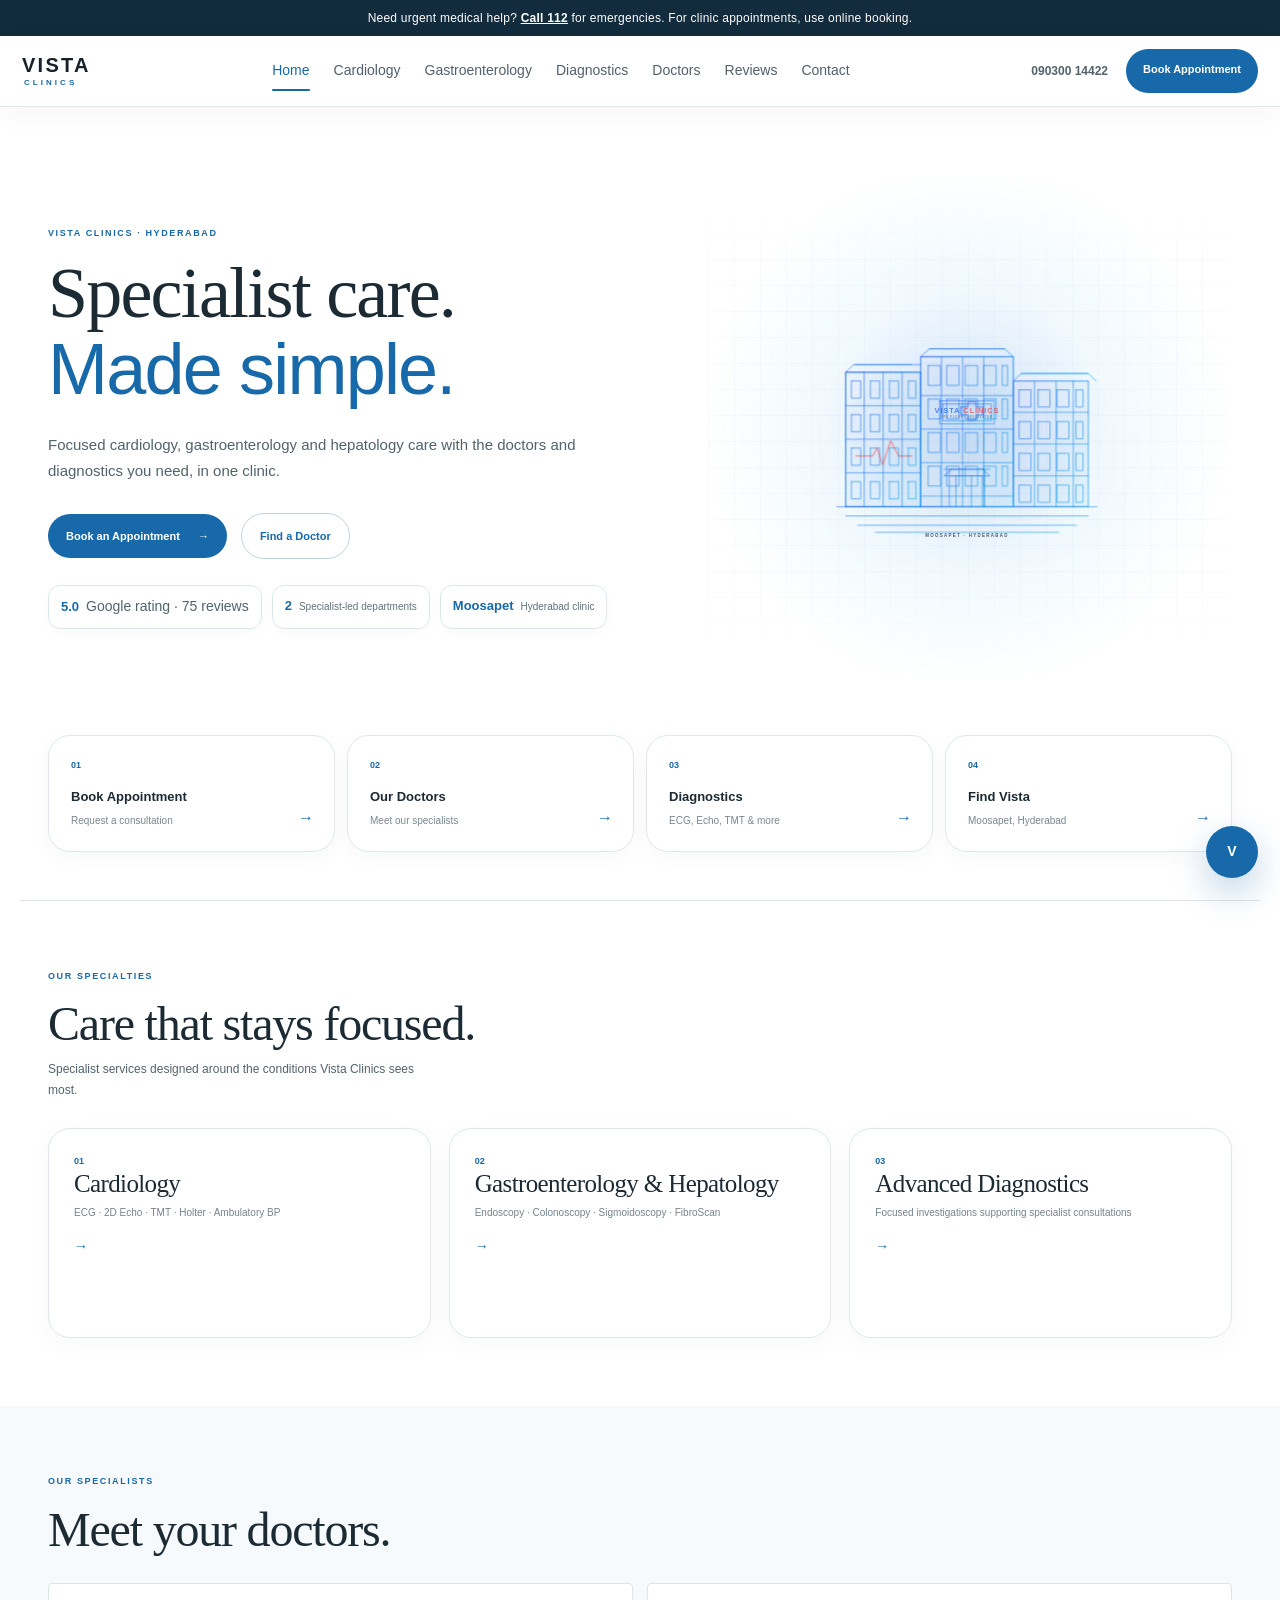
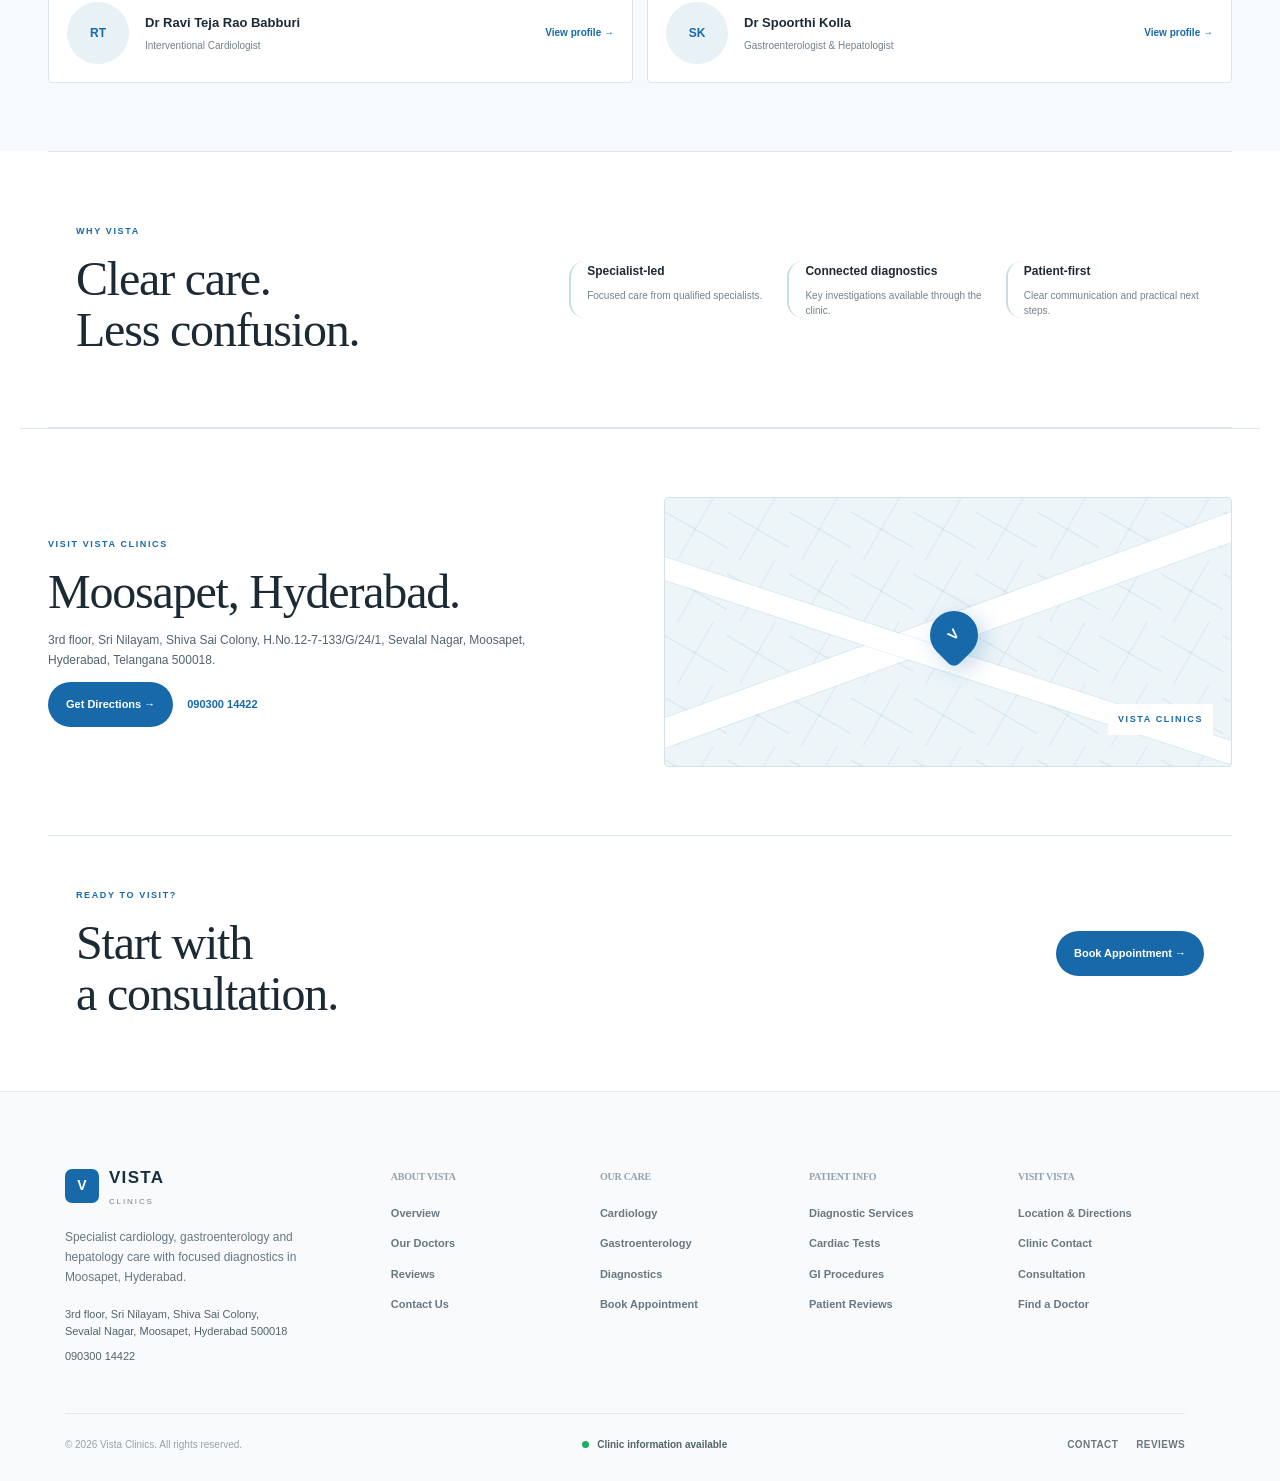
==== index.html @ 2c47e6c4 "Redesign hero as four-floor multi-block clinic building" ====
<!doctype html>
<html lang="en">
<head>
<meta charset="utf-8">
<meta name="viewport" content="width=device-width,initial-scale=1">
<title>Vista Clinics | Cardiology, Gastroenterology & Diagnostics | Hyderabad</title>
<meta name="description" content="Vista Clinics, Moosapet, Hyderabad — specialist cardiology, gastroenterology and hepatology care with focused diagnostics and easy appointment access.">
<meta name="robots" content="index,follow">
<meta name="theme-color" content="#1769aa">
<meta property="og:title" content="Vista Clinics | Specialist Care in Hyderabad">
<meta property="og:description" content="Specialist cardiology, gastroenterology and diagnostics in Moosapet, Hyderabad.">
<meta property="og:type" content="website">
<link rel="canonical" href="https://shivampainuly.github.io/trial/">
<link rel="stylesheet" href="assets/css/style.css">
<link rel="stylesheet" href="assets/css/home.css">
<link rel="stylesheet" href="assets/css/footer.css">
<link rel="stylesheet" href="assets/css/vista-ui-fixes.css">
<link rel="stylesheet" href="assets/css/vista-blueprint.css">
<script type="application/ld+json">{"@context":"https://schema.org","@type":"MedicalClinic","name":"Vista Clinics","address":{"@type":"PostalAddress","streetAddress":"Sri Nilayam, Shiva Sai Colony, H.No.12-7-133/G/24/1, Sevalal Nagar","addressLocality":"Moosapet","addressRegion":"Telangana","postalCode":"500018","addressCountry":"IN"},"telephone":"090300 14422","medicalSpecialty":["Cardiology","Gastroenterology","Hepatology"]}</script>
</head>
<body data-page="home">
<header class="site-header home-header"><a class="brand" href="index.html" aria-label="Vista Clinics home"><span>VISTA</span><small>CLINICS</small></a><nav class="nav" aria-label="Main navigation"><a href="index.html">Home</a><a href="cardiology.html">Cardiology</a><a href="gastroenterology.html">Gastroenterology</a><a href="diagnostics.html">Diagnostics</a><a href="doctors.html">Doctors</a><a href="reviews.html">Reviews</a><a href="contact.html">Contact</a></nav><div class="header-actions"><a class="header-phone" href="tel:09030014422">090300 14422</a><a class="header-book" href="book-consultation.html">Book Appointment</a></div><button class="menu-toggle" aria-label="Open navigation" aria-expanded="false">☰</button></header>
<main>
<section class="home-hero"><div class="home-hero-copy"><span class="home-label">VISTA CLINICS · HYDERABAD</span><h1>Specialist care.<br><span>Made simple.</span></h1><p>Focused cardiology, gastroenterology and hepatology care with the doctors and diagnostics you need, in one clinic.</p><div class="home-actions"><a class="home-btn primary" href="book-consultation.html">Book an Appointment <b>→</b></a><a class="home-btn secondary" href="doctors.html">Find a Doctor</a></div><div class="hero-trust-strip" aria-label="Vista Clinics trust indicators"><a href="reviews.html"><strong>5.0</strong><span>Google rating · 75 reviews</span></a><span><strong>2</strong><span>Specialist-led departments</span></span><span><strong>Moosapet</strong><span>Hyderabad clinic</span></span></div></div>
<div class="hero-blueprint" aria-label="Animated four-floor multi-block architectural blueprint of Vista Clinics"><svg class="draw-svg" viewBox="0 0 680 500" role="img" aria-hidden="true">
<defs><linearGradient id="vistaLine" x1="0" y1="0" x2="1" y2="1"><stop offset="0" stop-color="#2563eb"/><stop offset="1" stop-color="#0ea5e9"/></linearGradient><linearGradient id="glassFill" x1="0" y1="0" x2="1" y2="1"><stop offset="0" stop-color="#2563eb" stop-opacity=".04"/><stop offset="1" stop-color="#0ea5e9" stop-opacity=".11"/></linearGradient></defs>
<!-- Four-storey, three-block commercial/clinic massing -->
<g class="blueprint-glass" fill="url(#glassFill)">
<path class="glass-panel" d="M65 430V125H235V430Z"/>
<path class="glass-panel" d="M235 430V90H445V430Z"/>
<path class="glass-panel" d="M445 430V145H615V430Z"/>
</g>
<g class="blueprint-lines" fill="none" stroke="url(#vistaLine)" stroke-linecap="round" stroke-linejoin="round">
<!-- Main building silhouettes -->
<path class="draw-path phase-1" pathLength="1" d="M65 430V125H235V430H65Z"/>
<path class="draw-path phase-2" pathLength="1" d="M235 430V90H445V430H235Z"/>
<path class="draw-path phase-3" pathLength="1" d="M445 430V145H615V430H445Z"/>
<!-- Four clearly separated floor plates -->
<path class="draw-path delay-1" pathLength="1" d="M65 201H235M65 277H235M65 353H235M235 178H445M235 254H445M235 330H445M235 406H445M445 216H615M445 288H615M445 360H615"/>
<!-- Strong vertical block divisions -->
<path class="draw-path delay-2" pathLength="1" d="M107 125V430M150 125V430M193 125V430M282 90V430M330 90V430M378 90V430M493 145V430M542 145V430M581 145V430"/>
<!-- Window bays: left block, four floors -->
<path class="draw-path delay-3" pathLength="1" d="M78 145h21v39H78ZM121 145h21v39h-21ZM164 145h21v39h-21ZM207 145h17v39h-17ZM78 221h21v39H78ZM121 221h21v39h-21ZM164 221h21v39h-21ZM207 221h17v39h-17ZM78 297h21v39H78ZM121 297h21v39h-21ZM164 297h21v39h-21ZM207 297h17v39h-17ZM78 373h21v39H78ZM121 373h21v39h-21ZM164 373h21v39h-21ZM207 373h17v39h-17Z"/>
<!-- Window bays: central block, four floors -->
<path class="draw-path delay-4" pathLength="1" d="M252 110h28v45h-28ZM294 110h28v45h-28ZM336 110h28v45h-28ZM378 110h28v45h-28ZM420 110h12v45h-12ZM252 186h28v45h-28ZM294 186h28v45h-28ZM336 186h28v45h-28ZM378 186h28v45h-28ZM420 186h12v45h-12ZM252 262h28v45h-28ZM294 262h28v45h-28ZM336 262h28v45h-28ZM378 262h28v45h-28ZM420 262h12v45h-12ZM252 338h28v45h-28ZM294 338h28v45h-28ZM336 338h28v45h-28ZM378 338h28v45h-28ZM420 338h12v45h-12Z"/>
<!-- Window bays: right block, four floors -->
<path class="draw-path delay-5" pathLength="1" d="M458 165h27v39h-27ZM501 165h27v39h-27ZM544 165h27v39h-27ZM587 165h16v39h-16ZM458 237h27v39h-27ZM501 237h27v39h-27ZM544 237h27v39h-27ZM587 237h16v39h-16ZM458 309h27v39h-27ZM501 309h27v39h-27ZM544 309h27v39h-27ZM587 309h16v39h-16ZM458 381h27v39h-27ZM501 381h27v39h-27ZM544 381h27v39h-27ZM587 381h16v39h-16Z"/>
<!-- Central entrance and canopy -->
<path class="draw-path delay-6" pathLength="1" d="M300 430V345H380V430M288 345h104M305 345l-17 15h104l-17-15M305 360h70M315 360v70M350 360v70M375 360v70"/>
<!-- Rooftop / parapet details -->
<path class="draw-path delay-7" pathLength="1" d="M65 125l18-17h152M235 90l20-18h170l20 18M445 145l18-17h152l18 17M85 108h130M255 72h170M463 128h150"/>
<!-- Third-floor Vista Clinics sign on the uppermost floor -->
<path class="draw-path delay-8" pathLength="1" d="M278 190h124v52H278Z"/>
<path class="draw-path delay-9" pathLength="1" d="M285 197h110v38H285Z"/>
<!-- Medical cross and integrated EKG -->
<path class="draw-path medical-cross" pathLength="1" d="M326 204h16v-12h18v12h16v18h-16v12h-18v-12h-16Z"/>
<path class="draw-path ecg-path" pathLength="1" d="M88 315h38l10-18 13 38 18-55 18 35h30"/>
<!-- Ground / depth -->
<path class="draw-path delay-10" pathLength="1" d="M45 430h590M65 451h550M92 472h496M132 488h416"/>
</g>
<!-- Blue/red clinic signage -->
<g class="blueprint-labels" text-anchor="middle">
<text x="340" y="218" style="font:800 17px Arial,Helvetica,sans-serif;letter-spacing:2px"><tspan fill="#2563eb">VISTA</tspan><tspan fill="#ef4444"> CLINICS</tspan></text>
<text x="340" y="228" style="font:600 6px Arial,Helvetica,sans-serif;letter-spacing:1.7px;fill:#64707c">3RD FLOOR · SRI NILAYAM</text>
<text x="340" y="499" style="font:700 10px Arial,Helvetica,sans-serif;letter-spacing:3px;fill:#16202a">MOOSAPET · HYDERABAD</text>
</g>
</svg><span class="blueprint-glow"></span></div></section>
<section class="quick-actions"><a href="book-consultation.html"><span>01</span><strong>Book Appointment</strong><small>Request a consultation</small><b>→</b></a><a href="doctors.html"><span>02</span><strong>Our Doctors</strong><small>Meet our specialists</small><b>→</b></a><a href="diagnostics.html"><span>03</span><strong>Diagnostics</strong><small>ECG, Echo, TMT & more</small><b>→</b></a><a href="contact.html"><span>04</span><strong>Find Vista</strong><small>Moosapet, Hyderabad</small><b>→</b></a></section>
<section class="home-section"><div class="home-section-title"><span>OUR SPECIALTIES</span><h2>Care that stays focused.</h2><p>Specialist services designed around the conditions Vista Clinics sees most.</p></div><div class="specialty-row"><a class="specialty-item" href="cardiology.html"><span>01</span><div><h3>Cardiology</h3><p>ECG · 2D Echo · TMT · Holter · Ambulatory BP</p></div><b>→</b></a><a class="specialty-item" href="gastroenterology.html"><span>02</span><div><h3>Gastroenterology & Hepatology</h3><p>Endoscopy · Colonoscopy · Sigmoidoscopy · FibroScan</p></div><b>→</b></a><a class="specialty-item" href="diagnostics.html"><span>03</span><div><h3>Advanced Diagnostics</h3><p>Focused investigations supporting specialist consultations</p></div><b>→</b></a></div></section>
<section class="home-doctors"><div class="home-section-title"><span>OUR SPECIALISTS</span><h2>Meet your doctors.</h2></div><div class="doctor-row"><a href="doctors.html#ravi" class="doctor-strip"><div class="doctor-initial">RT</div><div><strong>Dr Ravi Teja Rao Babburi</strong><span>Interventional Cardiologist</span></div><b>View profile →</b></a><a href="doctors.html#spoorthi" class="doctor-strip"><div class="doctor-initial">SK</div><div><strong>Dr Spoorthi Kolla</strong><span>Gastroenterologist & Hepatologist</span></div><b>View profile →</b></a></div></section>
<section class="home-trust"><div><span>WHY VISTA</span><h2>Clear care.<br>Less confusion.</h2></div><div class="trust-points"><p><b>Specialist-led</b><small>Focused care from qualified specialists.</small></p><p><b>Connected diagnostics</b><small>Key investigations available through the clinic.</small></p><p><b>Patient-first</b><small>Clear communication and practical next steps.</small></p></div></section>
<section class="home-location"><div><span>VISIT VISTA CLINICS</span><h2>Moosapet, Hyderabad.</h2><p>3rd floor, Sri Nilayam, Shiva Sai Colony, H.No.12-7-133/G/24/1, Sevalal Nagar, Moosapet, Hyderabad, Telangana 500018.</p><div class="home-location-actions"><a class="home-btn primary" href="contact.html">Get Directions →</a><a class="home-phone" href="tel:09030014422">090300 14422</a></div></div><div class="mini-map"><div class="mini-road r1"></div><div class="mini-road r2"></div><div class="mini-pin">V</div><span>VISTA CLINICS</span></div></section>
<section class="home-final"><div><span>READY TO VISIT?</span><h2>Start with a consultation.</h2></div><a class="home-btn primary" href="book-consultation.html">Book Appointment →</a></section>
</main>
<footer class="vista-footer" data-vista-footer aria-label="Vista Clinics footer"></footer>
<script src="assets/js/main.js"></script><script src="assets/js/vista-footer.js"></script></body></html>
---- assets/css/style.css ----
@import url('https://fonts.googleapis.com/css2?family=DM+Sans:wght@400;500;600;700&family=Playfair+Display:wght@500;600&display=swap');
:root{--ink:#16202a;--muted:#64707c;--blue:#1769aa;--blue2:#0f4f82;--ice:#f4f8fb;--white:#fff;--line:#dfe7ed;--soft:#eef4f8;--max:1240px;--shadow:0 18px 55px rgba(22,32,42,.09)}*{box-sizing:border-box}html{scroll-behavior:smooth}body{margin:0;background:#fff;color:var(--ink);font-family:'DM Sans',system-ui,sans-serif;line-height:1.65}a{color:inherit;text-decoration:none}button,input,select,textarea{font:inherit}button{cursor:pointer}.site-header{position:sticky;top:0;z-index:50;display:flex;align-items:center;justify-content:space-between;padding:15px max(22px,calc((100% - 1184px)/2));background:rgba(255,255,255,.96);backdrop-filter:blur(18px);border-bottom:1px solid rgba(223,231,237,.9);box-shadow:0 4px 22px rgba(22,32,42,.04)}.brand{display:inline-flex;flex-direction:column;line-height:.8;letter-spacing:.16em;font-weight:700;color:var(--ink)}.brand span{font-size:21px}.brand small{font-size:8px;letter-spacing:.38em;margin-left:2px;margin-top:7px;color:var(--blue)}.nav{display:flex;gap:20px;align-items:center}.nav a{font-size:12px;color:#53606c;position:relative;padding:10px 0;font-weight:500}.nav a:hover,.nav a.active{color:var(--blue)}.nav a.active:after{content:"";position:absolute;left:0;right:0;bottom:2px;height:2px;background:var(--blue);border-radius:2px}.menu-toggle{display:none;background:none;border:0;color:var(--ink);font-size:24px}.urgent-bar{background:#122b3d;color:#fff;text-align:center;font-size:11px;padding:8px 20px;letter-spacing:.02em}.urgent-bar a{font-weight:700;text-decoration:underline}.section{max-width:var(--max);margin:auto;padding:105px 28px}.hero{max-width:100%;min-height:690px;display:grid;grid-template-columns:minmax(0,1.15fr) minmax(340px,.85fr);gap:65px;align-items:center;padding:75px max(28px,calc((100% - 1184px)/2));background:radial-gradient(circle at 82% 45%,#dceefa 0,rgba(220,238,250,.72) 19%,rgba(244,248,251,.5) 37%,transparent 56%),linear-gradient(180deg,#fff 0,#f7fbfd 100%);position:relative;overflow:hidden}.hero:after{content:"";position:absolute;width:420px;height:420px;border:1px solid #cbdde9;border-radius:50%;right:-120px;top:70px;opacity:.7}.hero h1,.section h2{font-family:'Playfair Display',serif;font-weight:500;letter-spacing:-.035em;line-height:1.04;margin:0}.hero h1{font-size:clamp(54px,6.8vw,94px);max-width:780px}.gradient-text{background:linear-gradient(110deg,#155f93,#39a1d7);-webkit-background-clip:text;background-clip:text;-webkit-text-fill-color:transparent;color:transparent}.eyebrow{font-size:10px;letter-spacing:.2em;color:var(--blue);font-weight:700;margin-bottom:20px}.hero-copy{max-width:620px;color:#5d6975;font-size:17px;margin:28px 0}.actions{display:flex;align-items:center;gap:16px}.btn{display:inline-flex;align-items:center;justify-content:center;gap:18px;border:1px solid var(--blue);border-radius:999px;padding:14px 20px;font-size:12px;font-weight:700;transition:transform .25s,box-shadow .25s,background .25s}.btn:hover{transform:translateY(-2px);box-shadow:0 10px 24px rgba(23,105,170,.16)}.btn-dark{background:var(--blue);color:#fff;border-color:var(--blue)}.btn-dark:hover{background:var(--blue2)}.btn-light{background:#fff;color:var(--blue);border-color:#b9cfdf}.text-link{font-size:12px;color:var(--blue2);font-weight:700;border-bottom:1px solid #b8cad7;padding-bottom:4px}.hero-proof{display:flex;gap:18px;flex-wrap:wrap;margin-top:28px;color:#55707f;font-size:10px;font-weight:600}.hero-visual{position:relative;z-index:1}.hero-card{background:rgba(255,255,255,.9);border:1px solid #d8e5ed;border-radius:28px;padding:26px;box-shadow:var(--shadow);max-width:460px;margin-left:auto}.hero-card-top{display:flex;justify-content:space-between;align-items:center;margin-bottom:28px;font-size:11px}.status-pill{font-size:9px;color:#19724a;background:#e9f7ef;border:1px solid #c9ead7;border-radius:999px;padding:7px 10px;font-weight:700}.hero-orbit{min-height:250px;border-radius:22px;background:linear-gradient(145deg,#eaf5fb,#d6e9f4);position:relative;overflow:hidden;display:grid;grid-template-columns:1fr 1fr 1fr;gap:8px;padding:20px}.hero-orbit:before,.hero-orbit:after{content:"";position:absolute;border:1px solid rgba(23,105,170,.18);border-radius:50%;left:50%;top:50%;transform:translate(-50%,-50%)}.hero-orbit:before{width:170px;height:170px}.hero-orbit:after{width:310px;height:310px}.orbit-copy{position:relative;z-index:2;align-self:end;background:rgba(255,255,255,.82);border:1px solid rgba(255,255,255,.95);border-radius:14px;padding:11px}.orbit-copy span{font-size:9px;color:var(--blue);font-weight:700}.orbit-copy strong{display:block;font-size:12px}.orbit-copy small{display:block;color:#73818c;font-size:8px;line-height:1.35;margin-top:3px}.hero-card-footer{display:grid;grid-template-columns:repeat(3,1fr);gap:12px;margin-top:20px}.mini-stat{padding:13px;background:#f6fafc;border:1px solid #e3edf2;border-radius:14px}.mini-stat strong{display:block;font-size:16px}.mini-stat span{font-size:9px;color:#788591}.section-border{border-top:1px solid var(--line)}.section-head{display:grid;grid-template-columns:1fr 1fr;gap:60px;align-items:end;margin-bottom:55px}.section-head>p{color:var(--muted);max-width:500px;font-size:14px;margin:0}.access-grid{display:grid;grid-template-columns:repeat(2,1fr);gap:14px}.access-card{display:grid;grid-template-columns:auto 1fr auto;gap:18px;align-items:center;border:1px solid var(--line);border-radius:20px;padding:22px;background:#fff;transition:.3s}.access-card:hover{transform:translateY(-4px);box-shadow:var(--shadow);border-color:#a9c8db}.access-primary{background:linear-gradient(135deg,#edf7fc,#fff);border-color:#c5ddea}.access-icon{width:46px;height:46px;border-radius:14px;background:#e9f4fa;color:var(--blue);display:grid;place-items:center;font-weight:700}.access-card h3{font-family:'Playfair Display',serif;font-size:22px;line-height:1.1;margin:3px 0 5px}.access-card p{font-size:11px;color:#75818c;margin:0}.access-card>b{font-size:10px;color:var(--blue);white-space:nowrap}.card-kicker,.resource-label{font-size:8px;letter-spacing:.15em;text-transform:uppercase;color:var(--blue);font-weight:700}.search-panel{border:1px solid #cbdde8;border-radius:24px;padding:30px;background:linear-gradient(135deg,#f1f8fc,#fff);box-shadow:0 12px 40px rgba(22,32,42,.04)}.search-panel>label{font-size:11px;font-weight:700;color:#51616d}.search-row{display:flex;gap:10px;margin-top:10px}.search-row input{flex:1;border:1px solid #c5d5df;border-radius:14px;padding:15px 16px;background:#fff;outline:none}.search-row input:focus{border-color:var(--blue);box-shadow:0 0 0 3px rgba(23,105,170,.1)}.search-suggestions{display:flex;gap:8px;flex-wrap:wrap;margin-top:15px}.search-suggestions button{border:1px solid #d2e0e8;background:#fff;color:#5c6c78;border-radius:999px;padding:8px 11px;font-size:10px}.search-suggestions button:hover{border-color:#9fc0d3;color:var(--blue)}.search-result{font-size:11px;color:#6f7e89;margin:17px 0 0}.card-grid{display:grid;gap:18px}.card-grid.three{grid-template-columns:repeat(3,1fr)}.service-card{min-height:340px;border:1px solid var(--line);border-radius:22px;padding:28px;display:flex;flex-direction:column;background:#fff;box-shadow:0 6px 25px rgba(22,32,42,.035);transition:.3s}.service-card:hover{border-color:#a9c8db;box-shadow:var(--shadow);transform:translateY(-6px)}.service-card:nth-child(2){background:linear-gradient(145deg,#f4f9fc,#fff)}.service-card h3{font-family:'Playfair Display',serif;font-size:30px;line-height:1.08;font-weight:500;margin:auto 0 12px}.service-card p{color:#74808b;font-size:13px;max-width:310px}.card-no{font-size:10px;color:var(--blue);letter-spacing:.15em;font-weight:700}.arrow{font-size:22px;color:var(--blue);margin-top:18px}.split{display:grid;grid-template-columns:1fr 1fr;gap:80px;border-top:1px solid var(--line);align-items:start}.large-copy{font-size:23px;line-height:1.5;color:#42505d;max-width:590px;margin:0 0 30px}.metric-row{display:flex;gap:10px;margin:0 0 28px}.metric-row div{border:1px solid var(--line);border-radius:14px;padding:13px 15px;background:#fafcfd}.metric-row strong{display:block;color:var(--blue);font-size:16px}.metric-row span{font-size:9px;color:#71808b}.digital-suite{background:#f7fafc;max-width:none;padding-left:max(28px,calc((100% - 1184px)/2));padding-right:max(28px,calc((100% - 1184px)/2));border-top:1px solid var(--line);border-bottom:1px solid var(--line)}.tool-grid{display:grid;grid-template-columns:repeat(3,1fr);gap:15px}.tool-card{background:#fff;border:1px solid var(--line);border-radius:20px;padding:25px;min-height:230px;transition:.3s}.tool-card:hover{transform:translateY(-5px);box-shadow:var(--shadow);border-color:#b6d0df}.tool-card>span{display:grid;place-items:center;width:40px;height:40px;border-radius:12px;background:#e9f4fa;color:var(--blue);font-size:10px;font-weight:700}.tool-card h3{font-family:'Playfair Display',serif;font-size:24px;margin:22px 0 7px}.tool-card p{font-size:11px;color:#71808c;margin:0}.tool-link{border:0;background:none;padding:0;margin-top:18px;color:var(--blue);font-size:10px;font-weight:700}.trust-grid{display:grid;grid-template-columns:repeat(4,1fr);gap:12px}.trust-feature{padding:21px;border:1px solid var(--line);border-radius:17px;background:#fff}.trust-feature strong{display:block;font-size:13px;margin-bottom:7px}.trust-feature span{font-size:10px;color:#74808b}.resource-grid{display:grid;grid-template-columns:repeat(3,1fr);gap:16px}.resource-card{border:1px solid var(--line);border-radius:18px;padding:24px;background:#fff}.resource-card h3{font-family:'Playfair Display',serif;font-size:24px;margin:10px 0 7px}.resource-card p{font-size:12px;color:#74808b;margin:0 0 16px}.dark-panel{background:linear-gradient(135deg,#102a3c,#173f59);color:#fff;max-width:none;padding-left:max(28px,calc((100% - 1184px)/2));padding-right:max(28px,calc((100% - 1184px)/2));position:relative;overflow:hidden}.dark-panel:after{content:"";position:absolute;width:440px;height:440px;border:1px solid rgba(255,255,255,.08);border-radius:50%;right:-150px;top:-120px}.dark-panel h2{margin-bottom:48px}.dark-panel .eyebrow{color:#8ed1f5}.doctor-mini-grid{display:grid;grid-template-columns:1fr 1fr;gap:16px}.doctor-mini{border:1px solid rgba(255,255,255,.16);border-radius:20px;padding:20px;background:rgba(255,255,255,.06);display:grid;grid-template-columns:auto 1fr auto;align-items:center;gap:18px;transition:.3s}.doctor-mini:hover{background:rgba(255,255,255,.12);transform:translateY(-3px)}.doctor-mini h3{font-size:15px;margin:0 0 3px}.doctor-mini p{font-size:11px;color:#b8cad6;margin:0}.avatar,.doctor-photo{width:74px;height:74px;border-radius:50%;display:grid;place-items:center;flex:0 0 auto}.avatar{border:1px solid #a9c8db;background:#e9f4fa;color:var(--blue);font-size:11px;letter-spacing:.1em;font-weight:700}.doctor-photo{border:1px solid #b9cfdd;background:linear-gradient(145deg,#d9ebf5,#a9cde0);color:#15587f;font-size:10px;font-weight:700;overflow:hidden;position:relative}.doctor-photo:after{content:"PHOTO";position:absolute;bottom:8px;left:0;right:0;text-align:center;font-size:7px;letter-spacing:.16em}.doctor-photo:before{content:"";width:25px;height:25px;border-radius:50%;background:#fff;opacity:.9;box-shadow:0 25px 0 8px rgba(255,255,255,.9);transform:translateY(-9px)}.doctor-mini .avatar{background:rgba(255,255,255,.12);border-color:rgba(255,255,255,.22);color:#fff}.portal{display:flex;align-items:center;justify-content:space-between;gap:30px;border:1px solid #cfe0eb;border-radius:24px;padding:28px 30px;background:linear-gradient(110deg,#f1f8fc,#fff)}.portal h3{font-family:'Playfair Display',serif;font-size:30px;margin:0 0 5px}.portal p{font-size:12px;color:#697783;margin:0}.location-section{display:grid;grid-template-columns:1fr 1fr;gap:70px;align-items:center}.map-card{height:330px;border:1px solid #cbdde8;border-radius:26px;position:relative;overflow:hidden;background:#eaf3f7}.map-grid{position:absolute;inset:0;background-image:linear-gradient(25deg,transparent 48%,rgba(23,105,170,.09) 49%,transparent 51%),linear-gradient(115deg,transparent 48%,rgba(23,105,170,.08) 49%,transparent 51%);background-size:70px 70px}.map-pin{position:absolute;left:50%;top:45%;width:58px;height:58px;border-radius:50% 50% 50% 8px;transform:translate(-50%,-50%) rotate(-45deg);background:var(--blue);color:#fff;display:grid;place-items:center;font-weight:700;font-size:18px;box-shadow:0 12px 30px rgba(23,105,170,.25)}.map-pin::first-letter{transform:rotate(45deg)}.map-label{position:absolute;left:24px;bottom:22px;background:#fff;border:1px solid var(--line);border-radius:14px;padding:12px 15px;box-shadow:0 10px 30px rgba(22,32,42,.08)}.map-label strong,.map-label span{display:block}.map-label strong{font-size:12px}.map-label span{font-size:9px;color:#74808b}.future-section{background:#fff}.roadmap{display:grid;grid-template-columns:repeat(3,1fr);gap:12px}.roadmap div{border:1px solid var(--line);border-radius:17px;padding:21px;background:#fafcfd}.roadmap b{display:block;color:var(--blue);font-size:9px;letter-spacing:.12em}.roadmap span{display:block;font-size:11px;color:#65747f;margin-top:9px}.cta{display:flex;align-items:center;justify-content:space-between;gap:40px;border-top:1px solid var(--line)}footer{border-top:1px solid var(--line);max-width:var(--max);margin:auto;padding:55px 28px 30px;display:grid;grid-template-columns:1fr auto;gap:30px;color:#71808b;font-size:12px}footer p{margin:15px 0 0}.footer-links{display:flex;gap:22px;flex-wrap:wrap}.footer-links a:hover{color:var(--blue)}.footer-bottom{grid-column:1/-1;border-top:1px solid var(--line);padding-top:20px;margin-top:25px;color:#9aa5ad}.banner{position:fixed;right:22px;bottom:22px;z-index:100;background:#122b3d;color:#fff;border:1px solid rgba(255,255,255,.15);border-radius:14px;padding:13px 16px;box-shadow:0 16px 40px rgba(0,0,0,.18);font-size:11px;opacity:0;transform:translateY(10px);pointer-events:none;transition:.25s}.banner.show{opacity:1;transform:none}.assistant{position:fixed;right:22px;bottom:22px;z-index:90}.assistant button{width:52px;height:52px;border:0;border-radius:50%;background:var(--blue);color:#fff;font-weight:700;box-shadow:0 14px 35px rgba(23,105,170,.28)}.assistant-panel{position:absolute;right:0;bottom:64px;width:300px;background:#fff;border:1px solid var(--line);border-radius:20px;box-shadow:var(--shadow);padding:18px;display:none}.assistant.open .assistant-panel{display:block}.assistant-panel h3{font-family:'Playfair Display',serif;font-size:22px;margin:0 0 5px}.assistant-panel p{font-size:10px;color:#73808b;margin:0 0 12px}.assistant-links{display:grid;gap:8px}.assistant-links a{padding:10px 11px;border:1px solid var(--line);border-radius:11px;font-size:10px}.assistant-links a:hover{border-color:#9fc0d3;color:var(--blue)}.modal{position:fixed;inset:0;background:rgba(10,28,40,.55);z-index:120;display:none;place-items:center;padding:20px}.modal.show{display:grid}.modal-card{max-width:520px;width:100%;background:#fff;border-radius:22px;padding:28px;box-shadow:0 25px 80px rgba(0,0,0,.22)}.modal-card h3{font-family:'Playfair Display',serif;font-size:28px;margin:0 0 8px}.modal-card p{font-size:12px;color:#697783}.modal-close{margin-top:15px}.page-hero{padding:95px 28px 80px;border-bottom:1px solid var(--line);max-width:var(--max);margin:auto}.page-hero h1{font-family:'Playfair Display',serif;font-size:clamp(50px,7vw,86px);line-height:1.02;font-weight:500;letter-spacing:-.04em;margin:0;max-width:950px}.page-hero p{color:var(--muted);max-width:600px;margin-top:24px}.service-list{display:grid;grid-template-columns:repeat(2,1fr);gap:1px;background:var(--line);border:1px solid var(--line);border-radius:20px;overflow:hidden}.service-item{background:#fff;padding:34px;min-height:220px}.service-item h3{font-family:'Playfair Display',serif;font-size:28px;margin:0 0 10px}.service-item p{color:#74808b;font-size:13px;margin:0}.number{font-size:10px;color:var(--blue);letter-spacing:.15em}.doctor-grid{display:grid;grid-template-columns:repeat(2,1fr);gap:18px}.doctor-card{border:1px solid var(--line);border-radius:24px;padding:34px;background:#fff;box-shadow:0 8px 30px rgba(22,32,42,.045)}.doctor-card h2{font-family:'Playfair Display',serif;font-size:36px;margin:22px 0 5px}.doctor-title{color:var(--blue2);font-size:13px;font-weight:600}.qual{border-top:1px solid var(--line);border-bottom:1px solid var(--line);padding:18px 0;margin:25px 0;color:#4e5c68;font-size:12px}.tags{display:flex;flex-wrap:wrap;gap:8px}.tag{border:1px solid #d7e2e9;background:#f7fafc;border-radius:999px;padding:7px 10px;font-size:10px;color:#63717d}.form-wrap{max-width:800px}.form-grid{display:grid;grid-template-columns:1fr 1fr;gap:18px}.field{display:flex;flex-direction:column;gap:8px}.field.full{grid-column:1/-1}.field label{font-size:10px;text-transform:uppercase;letter-spacing:.16em;color:#697782;font-weight:700}.field input,.field select,.field textarea{background:#fff;border:1px solid #ccd9e1;border-radius:12px;color:var(--ink);padding:14px;outline:none}.field input:focus,.field select:focus,.field textarea:focus{border-color:var(--blue);box-shadow:0 0 0 3px rgba(23,105,170,.1)}.field textarea{min-height:150px;resize:vertical}.checks{display:flex;flex-wrap:wrap;gap:12px}.checks label{border:1px solid #d5e0e7;border-radius:999px;padding:11px 14px;color:#66747f;font-size:12px;cursor:pointer}.checks label:has(input:checked){background:#e9f4fa;color:var(--blue);border-color:#a8c9dc}.checks input{margin-right:7px}.reviews{display:grid;grid-template-columns:repeat(3,1fr);gap:16px}.review-card{border:1px solid var(--line);border-radius:18px;padding:24px;background:#fff}.review-card p{font-size:13px;color:#53626d}.stars{color:#d28b19;letter-spacing:.15em}.no-data{padding:18px;border-radius:14px;background:#f7fafc;border:1px dashed #ccdbe4;font-size:11px;color:#71808b}@media(max-width:980px){.nav{gap:12px}.hero{grid-template-columns:1fr;min-height:auto}.hero-visual{max-width:620px;width:100%;margin:auto}.section-head,.split,.location-section{grid-template-columns:1fr;gap:28px}.card-grid.three,.tool-grid,.trust-grid,.resource-grid{grid-template-columns:1fr 1fr}.doctor-grid,.reviews{grid-template-columns:1fr}.roadmap{grid-template-columns:1fr}.nav a{font-size:11px}}@media(max-width:760px){.site-header{padding:14px 18px}.menu-toggle{display:block}.nav{position:absolute;left:12px;right:12px;top:66px;display:none;flex-direction:column;align-items:stretch;gap:0;background:#fff;border:1px solid var(--line);border-radius:16px;padding:8px;box-shadow:var(--shadow)}.nav.open{display:flex}.nav a{padding:11px 12px}.section{padding:72px 20px}.hero{padding:65px 20px}.hero h1{font-size:clamp(48px,15vw,72px)}.hero-copy{font-size:15px}.actions{align-items:flex-start;flex-direction:column}.hero-proof{gap:9px}.hero-orbit{grid-template-columns:1fr;min-height:300px}.orbit-copy{align-self:auto}.access-grid,.card-grid.three,.tool-grid,.trust-grid,.resource-grid{grid-template-columns:1fr}.access-card{grid-template-columns:auto 1fr}.access-card>b{grid-column:2}.search-row{flex-direction:column}.portal,.cta{align-items:flex-start;flex-direction:column}.doctor-mini-grid{grid-template-columns:1fr}.footer-links{gap:13px}.form-grid{grid-template-columns:1fr}.field.full{grid-column:auto}.page-hero{padding:65px 20px}.page-hero h1{font-size:clamp(45px,13vw,68px)}.assistant{right:16px;bottom:16px}.urgent-bar{font-size:10px}.modal-card{padding:22px}}@media(prefers-reduced-motion:reduce){*,*::before,*::after{scroll-behavior:auto!important;transition:none!important;animation:none!important}}
---- assets/css/home.css ----
:root{--v-blue:#1769aa;--v-dark:#173040;--v-text:#1c2a34;--v-muted:#687781;--v-line:#dce5ea;--v-soft:#f5f9fb}body[data-page="home"]{background:#fff;color:var(--v-text)}body[data-page="home"] .site-header{padding:13px max(22px,calc((100% - 1240px)/2));box-shadow:0 2px 16px rgba(20,45,60,.05)}body[data-page="home"] .home-header .nav{gap:24px}body[data-page="home"] .home-header .nav a{font-size:12px}body[data-page="home"] .header-actions{display:flex;align-items:center;gap:18px}.header-phone{font-size:12px;font-weight:600;color:#52636e}.header-book{background:var(--v-blue);color:#fff;padding:11px 17px;border-radius:4px;font-size:11px;font-weight:700}.header-book:hover{background:#0f4f82}.home-hero{max-width:1240px;margin:auto;min-height:500px;padding:70px 28px 58px;display:grid;grid-template-columns:1.05fr .95fr;gap:70px;align-items:center}.home-label,.home-section-title>span,.home-trust>div>span,.home-location>div>span,.home-final>div>span{display:block;color:var(--v-blue);font-size:9px;letter-spacing:.18em;font-weight:800;margin-bottom:15px}.home-hero h1{font-family:'Playfair Display',serif;font-size:clamp(52px,6.2vw,82px);line-height:1.02;letter-spacing:-.045em;font-weight:500;margin:0}.home-hero h1 span{color:var(--v-blue)}.home-hero-copy>p{max-width:570px;color:var(--v-muted);font-size:15px;line-height:1.75;margin:24px 0 28px}.home-actions,.home-location-actions{display:flex;align-items:center;gap:14px}.home-btn{display:inline-flex;align-items:center;justify-content:center;gap:18px;padding:13px 18px;border-radius:4px;font-size:11px;font-weight:800;transition:.2s}.home-btn.primary{background:var(--v-blue);color:#fff}.home-btn.primary:hover{background:#0f4f82;transform:translateY(-1px)}.home-btn.secondary{border:1px solid #bfd0da;color:#355361;background:#fff}.home-btn.secondary:hover{border-color:var(--v-blue);color:var(--v-blue)}.vista-location-visual{height:350px;border-radius:4px;background:linear-gradient(145deg,#f2f8fb,#e3eff5);border:1px solid #d4e2e9;position:relative;overflow:hidden}.vista-location-visual:before{content:"";position:absolute;inset:0;background-image:linear-gradient(25deg,transparent 48%,rgba(23,105,170,.09) 49%,transparent 51%),linear-gradient(112deg,transparent 48%,rgba(23,105,170,.08) 49%,transparent 51%);background-size:72px 72px;opacity:.75}.location-orbit{position:absolute;border:1px solid rgba(23,105,170,.2);border-radius:50%;left:50%;top:48%;transform:translate(-50%,-50%)}.orbit-one{width:160px;height:160px}.orbit-two{width:280px;height:280px}.location-pin{position:absolute;left:50%;top:48%;width:62px;height:62px;border-radius:50% 50% 50% 8px;transform:translate(-50%,-50%) rotate(-45deg);background:var(--v-blue);box-shadow:0 12px 30px rgba(23,105,170,.25);display:grid;place-items:center;z-index:2}.location-pin span{color:#fff;font-size:19px;font-weight:800;transform:rotate(45deg)}.location-pulse{position:absolute;left:50%;top:48%;width:100px;height:100px;border:1px solid rgba(23,105,170,.35);border-radius:50%;transform:translate(-50%,-50%);animation:v-pulse 2.5s infinite}.location-tag{position:absolute;left:22px;bottom:22px;background:#fff;border:1px solid var(--v-line);padding:13px 16px;border-radius:4px;box-shadow:0 8px 25px rgba(20,45,60,.08)}.location-tag strong,.location-tag span{display:block}.location-tag strong{font-size:13px}.location-tag span{font-size:10px;color:#71818b;margin-top:2px}.quick-actions{max-width:1240px;margin:auto;padding:0 28px 54px;display:grid;grid-template-columns:repeat(4,1fr);gap:1px}.quick-actions>a{position:relative;min-height:112px;padding:20px 20px 18px;border:1px solid var(--v-line);background:#fff}.quick-actions>a:first-child{border-radius:4px 0 0 4px}.quick-actions>a:last-child{border-radius:0 4px 4px 0}.quick-actions>a:hover{background:var(--v-soft);z-index:1}.quick-actions span{display:block;font-size:9px;color:var(--v-blue);font-weight:800;margin-bottom:12px}.quick-actions strong{display:block;font-size:13px}.quick-actions small{display:block;color:#788790;font-size:10px;margin-top:4px}.quick-actions b{position:absolute;right:18px;bottom:18px;color:var(--v-blue);font-size:16px}.home-section,.home-doctors,.home-location{max-width:1240px;margin:auto;padding:68px 28px}.home-section{border-top:1px solid var(--v-line)}.home-section-title{margin-bottom:28px}.home-section-title h2,.home-trust h2,.home-location h2,.home-final h2{font-family:'Playfair Display',serif;font-size:clamp(34px,4vw,52px);line-height:1.08;letter-spacing:-.035em;font-weight:500;margin:0}.home-section-title p{max-width:580px;color:var(--v-muted);font-size:12px;margin:10px 0 0}.specialty-row{display:grid;grid-template-columns:repeat(3,1fr);border:1px solid var(--v-line);border-radius:4px;overflow:hidden}.specialty-item{min-height:190px;padding:25px;display:flex;flex-direction:column;border-right:1px solid var(--v-line);background:#fff}.specialty-item:last-child{border-right:0}.specialty-item:hover{background:#f7fafc}.specialty-item>span{font-size:9px;color:var(--v-blue);font-weight:800}.specialty-item h3{font-family:'Playfair Display',serif;font-size:25px;line-height:1.12;font-weight:500;margin:auto 0 7px}.specialty-item p{font-size:10px;color:#74838c;margin:0;line-height:1.5}.specialty-item>b{color:var(--v-blue);margin-top:15px}.home-doctors{background:#f7fafc;max-width:none;padding-left:max(28px,calc((100% - 1184px)/2));padding-right:max(28px,calc((100% - 1184px)/2))}.home-doctors .home-section-title{max-width:1184px;margin-left:auto;margin-right:auto}.doctor-row{max-width:1184px;margin:auto;display:grid;grid-template-columns:1fr 1fr;gap:14px}.doctor-strip{display:grid;grid-template-columns:62px 1fr auto;gap:16px;align-items:center;padding:18px;background:#fff;border:1px solid var(--v-line);border-radius:4px}.doctor-strip:hover{border-color:#a9c6d6;box-shadow:0 8px 24px rgba(20,45,60,.06)}.doctor-initial{width:62px;height:62px;border-radius:50%;background:#e7f1f6;color:var(--v-blue);display:grid;place-items:center;font-size:12px;font-weight:800}.doctor-strip strong{display:block;font-size:13px}.doctor-strip span{display:block;font-size:10px;color:#72818b;margin-top:3px}.doctor-strip b{font-size:10px;color:var(--v-blue);white-space:nowrap}.home-trust{max-width:1184px;margin:auto;padding:72px 28px;display:grid;grid-template-columns:.8fr 1.2fr;gap:70px;align-items:center}.trust-points{display:grid;grid-template-columns:repeat(3,1fr);gap:20px}.trust-points p{margin:0;padding-left:16px;border-left:2px solid #c9dce6}.trust-points b{display:block;font-size:12px}.trust-points small{display:block;color:#74838c;font-size:10px;line-height:1.5;margin-top:6px}.home-location{border-top:1px solid var(--v-line);display:grid;grid-template-columns:1fr 1fr;gap:70px;align-items:center}.home-location>div:first-child p{color:var(--v-muted);font-size:12px;line-height:1.7;max-width:520px}.home-phone{font-size:11px;color:var(--v-blue);font-weight:800}.mini-map{height:270px;background:#edf5f8;border:1px solid #d3e1e8;border-radius:4px;position:relative;overflow:hidden}.mini-map:before{content:"";position:absolute;inset:0;background-image:linear-gradient(30deg,transparent 48%,rgba(23,105,170,.1) 49%,transparent 51%),linear-gradient(120deg,transparent 48%,rgba(23,105,170,.08) 49%,transparent 51%);background-size:62px 62px}.mini-road{position:absolute;background:#fff;box-shadow:0 0 0 1px rgba(23,105,170,.08);transform:rotate(-20deg)}.mini-road.r1{width:125%;height:28px;left:-10%;top:42%}.mini-road.r2{width:120%;height:22px;left:-5%;top:60%;transform:rotate(18deg)}.mini-pin{position:absolute;left:51%;top:51%;width:48px;height:48px;border-radius:50% 50% 50% 8px;transform:translate(-50%,-50%) rotate(-45deg);background:var(--v-blue);color:#fff;display:grid;place-items:center;font-weight:800;box-shadow:0 8px 22px rgba(23,105,170,.25)}.mini-map>span{position:absolute;right:18px;bottom:16px;background:#fff;padding:8px 10px;font-size:8px;letter-spacing:.14em;font-weight:800}.home-final{max-width:1184px;margin:auto;padding:52px 28px 72px;display:flex;justify-content:space-between;align-items:center;border-top:1px solid var(--v-line)}body[data-page="home"] footer{max-width:none;background:#f7fafc;padding-left:max(28px,calc((100% - 1184px)/2));padding-right:max(28px,calc((100% - 1184px)/2))}@keyframes v-pulse{0%{opacity:.65;transform:translate(-50%,-50%) scale(.75)}70%,100%{opacity:0;transform:translate(-50%,-50%) scale(1.5)}}@media(max-width:900px){body[data-page="home"] .home-header .nav{gap:12px}.header-actions{display:none!important}.home-hero{grid-template-columns:1fr;gap:35px;padding-top:52px}.vista-location-visual{height:300px}.quick-actions{grid-template-columns:1fr 1fr}.quick-actions>a:first-child{border-radius:4px 0 0 0}.quick-actions>a:nth-child(2){border-radius:0 4px 0 0}.quick-actions>a:nth-child(3){border-radius:0 0 0 4px}.quick-actions>a:last-child{border-radius:0 0 4px 0}.specialty-row,.doctor-row,.home-location{grid-template-columns:1fr}.specialty-item{border-right:0;border-bottom:1px solid var(--v-line)}.specialty-item:last-child{border-bottom:0}.home-trust{grid-template-columns:1fr;gap:30px}.trust-points{grid-template-columns:1fr 1fr}}@media(max-width:760px){body[data-page="home"] .site-header{padding:12px 18px}.home-hero{padding:45px 20px 35px}.home-hero h1{font-size:54px}.home-hero-copy>p{font-size:13px}.home-actions{flex-direction:column;align-items:stretch}.home-btn{text-align:center}.quick-actions{padding:0 20px 40px;grid-template-columns:1fr}.quick-actions>a,.quick-actions>a:first-child,.quick-actions>a:nth-child(2),.quick-actions>a:nth-child(3),.quick-actions>a:last-child{border-radius:0;border-bottom:0}.quick-actions>a:first-child{border-radius:4px 4px 0 0}.quick-actions>a:last-child{border-bottom:1px solid var(--v-line);border-radius:0 0 4px 4px}.home-section,.home-doctors,.home-location,.home-trust,.home-final{padding:52px 20px}.specialty-item{min-height:155px}.doctor-strip{grid-template-columns:54px 1fr}.doctor-initial{width:54px;height:54px}.doctor-strip b{grid-column:2}.trust-points{grid-template-columns:1fr}.home-location-actions,.home-final{align-items:flex-start;flex-direction:column}.mini-map{height:220px}.home-final{gap:25px}.home-final .home-btn{width:100%}}
---- assets/css/footer.css ----
body[data-page="home"] .vista-footer{width:100%;background:#f8fafb;color:#173040;border-top:1px solid #e4e9ed;padding:64px 0 28px;font-family:Inter,Arial,sans-serif}.vista-footer-inner{max-width:1184px;margin:0 auto;padding:0 28px}.vista-footer-grid{display:grid;grid-template-columns:1.7fr repeat(4,1fr);gap:42px;padding:8px 0 48px}.vista-footer-brand{padding-right:24px}.vista-footer-logo{display:inline-flex;align-items:center;gap:10px;color:#173040;text-decoration:none;margin-bottom:18px}.vista-footer-mark{width:34px;height:34px;border-radius:7px;background:#1769aa;color:#fff;display:grid;place-items:center;font-size:14px;font-weight:800}.vista-footer-logo strong{font-size:17px;letter-spacing:.08em}.vista-footer-logo small{display:block;color:#74838c;font-size:8px;letter-spacing:.24em;margin-top:2px}.vista-footer-brand p{color:#687781;font-size:12px;line-height:1.7;max-width:260px;margin:0 0 18px}.vista-footer-contact{display:grid;gap:8px}.vista-footer-contact a,.vista-footer-contact span{font-size:11px;color:#52636e;text-decoration:none;line-height:1.55}.vista-footer-contact a:hover,.vista-footer-links a:hover{color:#1769aa}.vista-footer-heading{font-size:10px;text-transform:uppercase;letter-spacing:.16em;font-weight:900;color:#94a2ab;margin:4px 0 18px}.vista-footer-links{list-style:none;margin:0;padding:0;display:grid;gap:10px}.vista-footer-links a{font-size:11px;color:#687781;text-decoration:none;font-weight:600;transition:.18s}.vista-footer-bottom{border-top:1px solid #e4e9ed;padding-top:22px;display:flex;justify-content:space-between;align-items:center;gap:20px;color:#94a2ab;font-size:10px}.vista-footer-bottom strong{color:#52636e}.vista-footer-status{display:flex;align-items:center;gap:8px}.vista-footer-status i{width:7px;height:7px;border-radius:50%;background:#1dae61;display:inline-block;animation:vista-status-pulse 1.8s infinite}.vista-footer-legal{display:flex;align-items:center;gap:18px}.vista-footer-legal a{color:#687781;text-decoration:none;font-weight:800;text-transform:uppercase;letter-spacing:.04em}.vista-footer-legal a:hover{color:#173040}@keyframes vista-status-pulse{0%,100%{opacity:1;transform:scale(1)}50%{opacity:.45;transform:scale(.78)}}@media(max-width:980px){.vista-footer-grid{grid-template-columns:1.5fr repeat(2,1fr);gap:34px}.vista-footer-brand{grid-row:span 2}}@media(max-width:650px){body[data-page="home"] .vista-footer{padding-top:48px}.vista-footer-inner{padding:0 20px}.vista-footer-grid{grid-template-columns:1fr 1fr;gap:30px;padding-bottom:36px}.vista-footer-brand{grid-column:1/-1;grid-row:auto;padding-right:0}.vista-footer-bottom{flex-direction:column;align-items:flex-start}.vista-footer-legal{gap:14px}}
---- assets/css/vista-ui-fixes.css ----
/* Vista Clinics — responsive, accessibility and interaction refinement */
html,body{width:100%;max-width:100%;overflow-x:hidden}
body{min-height:100vh}
.site-header{position:relative!important;top:auto!important;bottom:auto!important;transform:none!important;contain:initial!important}
main{position:relative;z-index:0;display:block;width:100%}
footer{position:relative!important;top:auto!important;bottom:auto!important;transform:none!important;clear:both;width:100%;margin-top:0}

/* Readability */
.home-hero-copy p,.hero-copy,.page-hero p,.section-head>p,.service-item p,.service-card p,.access-card p,.tool-card p,.resource-card p,.portal p,.provider-bio,.qual,.doctor-title,.location-section p,.home-section-title p,.home-location p,.trust-feature span,.doctor-mini p{color:#52636d!important}
.home-hero-copy p,.hero-copy,.page-hero p,.section-head>p{max-width:64ch}
p{overflow-wrap:break-word}
.home-section-title h2,.section-head h2,.page-hero h1,.home-location h2,.home-final h2{max-width:18ch;text-wrap:balance}
.home-section-title p{max-width:58ch}

/* Above-fold trust strip: factual signals only. */
body[data-page="home"] .hero-trust-strip{display:flex;flex-wrap:wrap;gap:10px;margin-top:26px;max-width:680px}
body[data-page="home"] .hero-trust-strip>a,body[data-page="home"] .hero-trust-strip>span{display:flex;align-items:baseline;gap:7px;padding:9px 12px;border:1px solid #dce7ed;border-radius:12px;background:rgba(255,255,255,.78);color:#52636d;box-shadow:0 4px 14px rgba(25,55,70,.025)}
body[data-page="home"] .hero-trust-strip a{color:#52636d;text-decoration:none;transition:border-color .2s ease,box-shadow .2s ease,transform .2s ease}
body[data-page="home"] .hero-trust-strip a:hover{border-color:#a9c8db;box-shadow:0 8px 20px rgba(25,55,70,.06);transform:translateY(-1px)}
body[data-page="home"] .hero-trust-strip strong{font-size:13px;color:#1769aa;font-weight:800}
body[data-page="home"] .hero-trust-strip span span{font-size:10px;color:#61727b}

/* Unified CTA system */
.btn,.home-btn,.header-book{border-radius:999px!important;min-height:44px;transition:transform .22s ease,box-shadow .22s ease,background-color .22s ease,border-color .22s ease,color .22s ease}
.btn:hover,.home-btn:hover,.header-book:hover{transform:translateY(-2px)!important;box-shadow:0 10px 26px rgba(23,105,170,.14)}
.btn:active,.home-btn:active,.header-book:active{transform:translateY(0)!important;box-shadow:0 4px 12px rgba(23,105,170,.10)}
.btn-dark,.home-btn.primary,.header-book{background:#1769aa!important;color:#fff!important;border-color:#1769aa!important}
.btn-dark:hover,.home-btn.primary:hover,.header-book:hover{background:#0f568b!important}
.btn-light,.home-btn.secondary{background:#fff!important;color:#1769aa!important;border-color:#bfd3df!important}
.text-link{font-size:13px!important;color:#1769aa!important;font-weight:700!important;border:0!important;padding:0!important}

a:focus-visible,button:focus-visible,input:focus-visible,select:focus-visible,textarea:focus-visible{outline:3px solid rgba(23,105,170,.28)!important;outline-offset:3px!important}

/* Service/detail pages */
body[data-page="cardiology"] .page-hero,body[data-page="gastroenterology"] .page-hero,body[data-page="diagnostics"] .page-hero{max-width:1184px;margin:0 auto;padding:72px 28px 48px}
body[data-page="cardiology"] .page-hero h1,body[data-page="gastroenterology"] .page-hero h1,body[data-page="diagnostics"] .page-hero h1{max-width:760px}
body[data-page="cardiology"] .page-hero p,body[data-page="gastroenterology"] .page-hero p,body[data-page="diagnostics"] .page-hero p{max-width:620px;margin:18px 0 0;color:#52636d!important;font-size:15px;line-height:1.7}
/* Service cards: no enclosing grey/outlined wrapper; the cards are the visual units. */
.service-list{display:grid!important;grid-template-columns:repeat(3,minmax(0,1fr));gap:18px!important;align-items:stretch!important;border:0!important;background:transparent!important;border-radius:0!important;box-shadow:none!important;padding:0!important}
.service-item{min-height:0!important;height:auto!important;margin:0!important;padding:26px!important;border:1px solid #dfe8ec!important;border-radius:22px!important;background:#fff!important;box-shadow:0 7px 26px rgba(25,55,70,.045)!important;display:grid!important;grid-template-columns:auto 1fr auto!important;grid-template-rows:auto auto!important;column-gap:16px!important;align-content:start!important;transition:transform .22s ease,box-shadow .22s ease,border-color .22s ease,background .22s ease}
.service-item:hover{transform:translateY(-3px);border-color:#a9c8db!important;box-shadow:0 14px 34px rgba(25,55,70,.08)!important;background:#fbfdfe!important}
.service-item .number{grid-row:1 / span 2;display:grid;place-items:center;width:46px;height:46px;border-radius:15px;background:#edf6fa;color:#1769aa;font-size:11px;font-weight:800}
.service-item h3{margin:1px 0 5px!important;font-family:Georgia,'Times New Roman',serif;font-size:24px!important;line-height:1.1!important}
.service-item p{margin:0!important;color:#52636d!important;font-size:13px!important;line-height:1.6!important}
.service-item:after{content:'→';grid-column:3;grid-row:1 / span 2;align-self:center;color:#1769aa;font-size:20px;transform:translateX(-3px);transition:transform .22s ease}
.service-item:hover:after{transform:translateX(3px)}
.service-item:last-child:nth-child(odd){grid-column:2}

/* Premium architectural hero — lightweight SVG line drawing, no external asset. */
body[data-page="home"] .home-hero{position:relative}
body[data-page="home"] .hero-blueprint{position:relative;min-height:500px;display:grid;place-items:center;isolation:isolate}
body[data-page="home"] .draw-svg{width:min(100%,620px);height:auto;overflow:visible;filter:drop-shadow(0 14px 28px rgba(23,105,170,.07))}
body[data-page="home"] .blueprint-lines{stroke-width:1.55}
body[data-page="home"] .draw-path{stroke-dasharray:1;stroke-dashoffset:1;animation:vistaBlueprintDraw 1.8s cubic-bezier(.22,.61,.36,1) forwards}
body[data-page="home"] .delay-1{animation-delay:.12s}.delay-2{animation-delay:.24s}.delay-3{animation-delay:.36s}.delay-4{animation-delay:.48s}.delay-5{animation-delay:.60s}.delay-6{animation-delay:.72s}.delay-7{animation-delay:.84s}.delay-8{animation-delay:.96s}.delay-9{animation-delay:1.08s}.delay-10{animation-delay:1.20s}
@keyframes vistaBlueprintDraw{to{stroke-dashoffset:0}}
body[data-page="home"] .blueprint-labels text{font-family:Arial,Helvetica,sans-serif;fill:#1769aa;letter-spacing:3px;font-size:9px;font-weight:700;opacity:0;animation:vistaBlueprintFade .8s ease 2.35s forwards}
body[data-page="home"] .blueprint-labels text+text{font-size:6px;letter-spacing:2px;font-weight:500;animation-delay:2.55s}
@keyframes vistaBlueprintFade{to{opacity:.72}}
body[data-page="home"] .blueprint-glow{position:absolute;width:280px;height:280px;border-radius:50%;background:radial-gradient(circle,rgba(78,169,211,.12),transparent 68%);filter:blur(8px);z-index:-1;animation:vistaGlow 4.5s ease-in-out infinite}
@keyframes vistaGlow{0%,100%{transform:scale(.92);opacity:.5}50%{transform:scale(1.08);opacity:.85}}

/* Homepage cards */
body[data-page="home"] .quick-actions{gap:12px;padding-bottom:48px}
body[data-page="home"] .quick-actions>a,body[data-page="home"] .quick-actions>a:first-child,body[data-page="home"] .quick-actions>a:last-child{border:1px solid #dfe8ec;border-radius:22px!important;min-height:116px;padding:22px;box-shadow:0 5px 20px rgba(25,55,70,.035);transition:transform .22s ease,box-shadow .22s ease,border-color .22s ease,background .22s ease}
body[data-page="home"] .quick-actions>a:hover{transform:translateY(-3px);background:#fff;border-color:#a9c8db;box-shadow:0 12px 30px rgba(25,55,70,.08);z-index:2}
body[data-page="home"] .quick-actions>a:active{transform:translateY(0)}
body[data-page="home"] .quick-actions b{right:20px;bottom:20px;transition:transform .22s ease}
body[data-page="home"] .quick-actions>a:hover b{transform:translateX(4px)}
body[data-page="home"] .specialty-row{border:0;overflow:visible;gap:18px}
body[data-page="home"] .specialty-item{border:1px solid #dfe8ec!important;border-radius:22px!important;min-height:210px;box-shadow:0 6px 24px rgba(25,55,70,.035);transition:transform .22s ease,box-shadow .22s ease,border-color .22s ease,background .22s ease}
body[data-page="home"] .specialty-item:hover{background:#fff;transform:translateY(-3px);border-color:#a9c8db!important;box-shadow:0 13px 32px rgba(25,55,70,.08)}
body[data-page="home"] .specialty-item b{transition:transform .22s ease}
body[data-page="home"] .specialty-item:hover b{transform:translateX(4px)}
body[data-page="home"] .doctor-strip{transition:transform .22s ease,box-shadow .22s ease,border-color .22s ease}
body[data-page="home"] .doctor-strip:hover{transform:translateY(-2px);box-shadow:0 10px 26px rgba(25,55,70,.07);border-color:#a9c8db}
body[data-page="home"] .home-trust{border-top:1px solid #dfe8ec;border-bottom:1px solid #dfe8ec}
body[data-page="home"] .trust-points p{border-radius:16px;transition:transform .22s ease,box-shadow .22s ease,border-color .22s ease}
body[data-page="home"] .trust-points p:hover{transform:translateY(-2px);box-shadow:0 10px 26px rgba(25,55,70,.06);border-color:#c2d7e2}
body[data-page="home"] .home-location{gap:48px}
body[data-page="home"] .mini-map{min-height:270px}

.section,.page-hero,.doctors-directory,.home-section,.home-doctors,.home-location,.home-trust,.home-final{position:relative}
img,svg,video{max-width:100%;height:auto}

/* Mobile */
@media(max-width:900px){
.service-list{grid-template-columns:repeat(2,minmax(0,1fr))!important}
.service-item:last-child:nth-child(odd){grid-column:auto}
}
@media(max-width:800px){
.site-header{padding:12px 18px!important;flex-wrap:wrap;gap:8px}.menu-toggle{display:block!important;margin-left:auto}.nav{display:none!important;width:100%;flex-direction:column;align-items:stretch;gap:0!important;padding:8px 0 4px;border-top:1px solid #e7eef2;margin-top:6px}.nav.open{display:flex!important}.nav a{padding:11px 4px!important;font-size:14px!important}.nav a.active:after{display:none}.urgent-bar,.doctors-emergency{font-size:11px!important;padding:8px 14px!important}.service-list{grid-template-columns:1fr!important}.service-item{padding:22px!important}body[data-page="home"] .quick-actions{grid-template-columns:1fr 1fr!important}.home-section-title h2,.section-head h2,.page-hero h1,.home-location h2,.home-final h2{max-width:16ch}body[data-page="home"] .home-hero{grid-template-columns:1fr;gap:20px}body[data-page="home"] .hero-blueprint{min-height:320px;margin-top:-10px}body[data-page="home"] .draw-svg{width:min(100%,520px)}}
@media(max-width:560px){
body{padding-bottom:70px!important}body[data-page="home"]{padding-bottom:70px!important}body[data-page="home"] .quick-actions{grid-template-columns:1fr!important;padding-left:20px;padding-right:20px}body[data-page="home"] .quick-actions>a{min-height:100px}.actions,.home-actions{flex-direction:column;align-items:stretch}.actions .btn,.home-actions .home-btn{width:100%}body[data-page="cardiology"] .page-hero,body[data-page="gastroenterology"] .page-hero,body[data-page="diagnostics"] .page-hero{padding:52px 20px 36px}.service-item{grid-template-columns:auto 1fr!important}.service-item:after{display:none}body[data-page="home"] .hero-trust-strip{display:grid;grid-template-columns:1fr;max-width:none}body[data-page="home"] .hero-trust-strip>a,body[data-page="home"] .hero-trust-strip>span{width:100%}body[data-page="home"] .hero-blueprint{min-height:260px;margin-top:-20px}body[data-page="home"] .blueprint-lines{stroke-width:1.8}}

/* Dedicated mobile booking rail */
.mobile-booking-rail{display:none}
@media(max-width:560px){.mobile-booking-rail{position:fixed;left:12px;right:12px;bottom:12px;z-index:90;display:flex;align-items:center;justify-content:space-between;gap:12px;padding:10px 12px 10px 14px;background:rgba(255,255,255,.96);border:1px solid #d5e2e9;border-radius:18px;box-shadow:0 12px 36px rgba(22,32,42,.16);backdrop-filter:blur(16px)}.mobile-booking-rail span{font-size:11px;font-weight:700;color:#42545e}.mobile-booking-rail a{display:inline-flex;align-items:center;justify-content:center;min-height:40px;padding:0 16px;border-radius:999px;background:#1769aa;color:#fff;font:700 12px Arial,Helvetica,sans-serif;text-decoration:none;white-space:nowrap}.mobile-booking-rail a:active{transform:translateY(1px)}}

/* Reduced-motion accessibility */
@media(prefers-reduced-motion:reduce){html{scroll-behavior:auto!important}*,*:before,*:after{animation-duration:.01ms!important;animation-iteration-count:1!important;transition-duration:.01ms!important;scroll-behavior:auto!important}}
---- assets/css/vista-blueprint.css ----
/* Vista Clinics — requested looping animated medical blueprint */
.hero-blueprint{position:relative;display:flex;align-items:center;justify-content:center;min-height:470px;isolation:isolate;overflow:hidden}
.hero-blueprint:before{content:"";position:absolute;width:520px;height:520px;border-radius:50%;background:radial-gradient(circle,rgba(37,99,235,.12),rgba(14,165,233,.05) 42%,transparent 72%);filter:blur(3px);z-index:-2}
.hero-blueprint:after{content:"";position:absolute;inset:6% 1%;background:linear-gradient(rgba(37,99,235,.05) 1px,transparent 1px),linear-gradient(90deg,rgba(37,99,235,.05) 1px,transparent 1px);background-size:26px 26px;mask-image:linear-gradient(to bottom,transparent,black 12%,black 88%,transparent);opacity:.55;z-index:-1}
.draw-svg{width:min(100%,680px);height:auto;overflow:visible}
.blueprint-lines{vector-effect:non-scaling-stroke}.blueprint-glass{opacity:.72}.glass-panel{opacity:0;animation:glassReveal .8s ease-out forwards}.glass-panel:nth-child(1){animation-delay:.55s}.glass-panel:nth-child(2){animation-delay:.75s}.glass-panel:nth-child(3){animation-delay:.95s}.glass-panel:nth-child(4){animation-delay:1.15s}.glass-panel:nth-child(5){animation-delay:1.35s}.glass-panel:nth-child(6){animation-delay:1.55s}@keyframes glassReveal{to{opacity:1}}
.draw-path{fill:none;stroke:url(#vistaLine);stroke-linecap:round;stroke-linejoin:round;stroke-dasharray:1;stroke-dashoffset:1;animation:drawBlueprint 1.55s cubic-bezier(.4,0,.2,1) forwards;opacity:.9}.phase-1{animation-delay:.05s}.phase-2{animation-delay:.25s}.phase-3{animation-delay:.45s}.delay-1{animation-delay:.62s}.delay-2{animation-delay:.78s}.delay-3{animation-delay:.94s}.delay-4{animation-delay:1.1s}.delay-5{animation-delay:1.26s}.delay-6{animation-delay:1.42s}.delay-7{animation-delay:1.58s}.delay-8{animation-delay:1.74s}.delay-9{animation-delay:1.9s}.delay-10{animation-delay:2.06s}@keyframes drawBlueprint{0%{stroke-dashoffset:1;opacity:.25}25%{opacity:.85}100%{stroke-dashoffset:0;opacity:.9}}
.blueprint-lines .draw-path:nth-child(-n+3){stroke-width:2.6}.blueprint-lines .draw-path:nth-child(n+4){stroke-width:1.55}.blueprint-lines .phase-2{opacity:.78}.blueprint-lines .phase-3{opacity:.62}
.blueprint-lines .medical-cross{stroke:#2563eb;stroke-width:2.7;filter:drop-shadow(0 0 4px rgba(37,99,235,.3));animation:drawBlueprint 1.25s cubic-bezier(.4,0,.2,1) 1.42s forwards,pulseCross 1.8s ease-in-out 2.9s infinite}@keyframes pulseCross{0%,100%{opacity:.65;filter:drop-shadow(0 0 2px rgba(37,99,235,.2))}50%{opacity:1;filter:drop-shadow(0 0 10px rgba(37,99,235,.7))}}
.blueprint-lines .ecg-path{stroke:#ef4444;stroke-width:3.2;filter:drop-shadow(0 0 4px rgba(239,68,68,.3));animation:drawBlueprint 1.3s cubic-bezier(.4,0,.2,1) 2.2s forwards,pulseECG 1.15s ease-in-out 3.55s infinite}@keyframes pulseECG{0%,100%{opacity:.6;filter:drop-shadow(0 0 2px rgba(239,68,68,.25))}50%{opacity:1;filter:drop-shadow(0 0 11px rgba(239,68,68,.85))}}
.heart-system{transform-origin:500px 256px;opacity:0;animation:heartPulse 1.6s ease-in-out 3.35s infinite}.heart-pulse{fill:#2563eb;stroke:#ef4444;stroke-width:2;filter:drop-shadow(0 0 7px rgba(239,68,68,.35))}@keyframes heartPulse{0%{opacity:0;transform:scale(.72)}12%{opacity:1;transform:scale(1)}42%{transform:scale(1.12);fill:#0ea5e9;filter:drop-shadow(0 0 14px rgba(14,165,233,.65))}58%{transform:scale(.98)}100%{opacity:1;transform:scale(1)}}
.blueprint-details{stroke:#5aaed5;stroke-width:2}.detail-dot{stroke-dasharray:1;stroke-dashoffset:1;animation:detailReveal .5s ease-out 2.4s forwards}@keyframes detailReveal{to{stroke-dashoffset:0;opacity:1}}
.blueprint-labels text:first-child{font:700 13px Arial,Helvetica,sans-serif;letter-spacing:3px;fill:#16202a}.blueprint-labels text:last-child{font:600 7px Arial,Helvetica,sans-serif;letter-spacing:2.4px;fill:#64707c}
.blueprint-marquee{position:absolute;left:0;right:0;top:9%;overflow:hidden;white-space:nowrap;pointer-events:none;opacity:.065;z-index:-1}.blueprint-marquee span{display:inline-block;font:700 30px Arial,Helvetica,sans-serif;letter-spacing:.28em;animation:blueprintMarquee 28s linear infinite}@keyframes blueprintMarquee{0%{transform:translateX(100%)}100%{transform:translateX(-100%)}}
.blueprint-glow{position:absolute;width:180px;height:180px;left:50%;top:50%;transform:translate(-50%,-50%);border-radius:50%;background:radial-gradient(circle,rgba(14,165,233,.09),transparent 68%);pointer-events:none;animation:blueprintBreath 3s ease-in-out 3.4s infinite}@keyframes blueprintBreath{0%,100%{transform:translate(-50%,-50%) scale(.82);opacity:.3}50%{transform:translate(-50%,-50%) scale(1.16);opacity:.85}}
@media(max-width:900px){.hero-blueprint{min-height:390px}.hero-blueprint:after{background-size:22px 22px}.draw-svg{width:min(100%,610px)}}
@media(max-width:560px){.hero-blueprint{min-height:315px;margin-top:8px}.hero-blueprint:before{width:330px;height:330px}.hero-blueprint:after{inset:7% 0;background-size:18px 18px}.blueprint-labels text:first-child{font-size:11px}.blueprint-labels text:last-child{font-size:6px}.blueprint-marquee span{font-size:20px}}
@media(prefers-reduced-motion:reduce){.draw-path,.glass-panel,.detail-dot,.blueprint-lines .medical-cross,.blueprint-lines .ecg-path,.heart-system,.blueprint-glow,.blueprint-marquee span{animation:none!important;stroke-dashoffset:0!important;opacity:1!important}.heart-pulse{transform:none!important}}
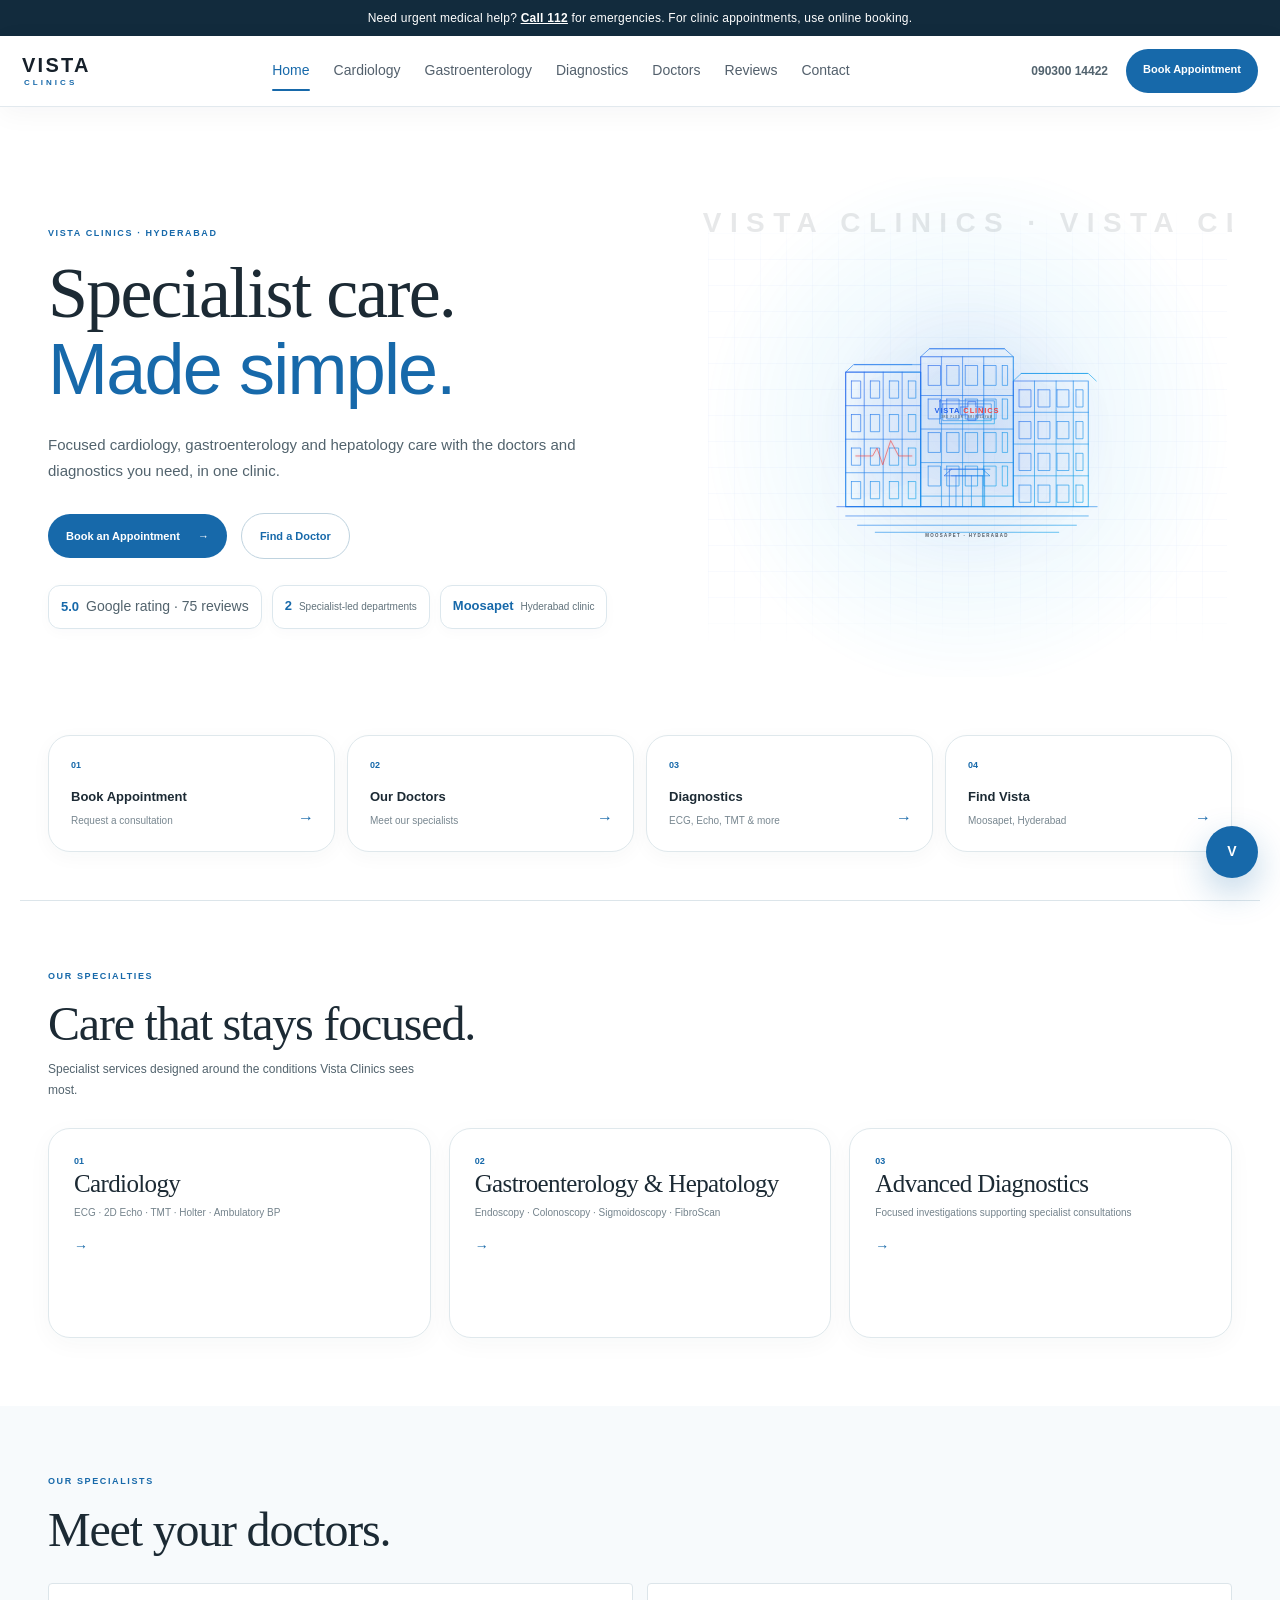
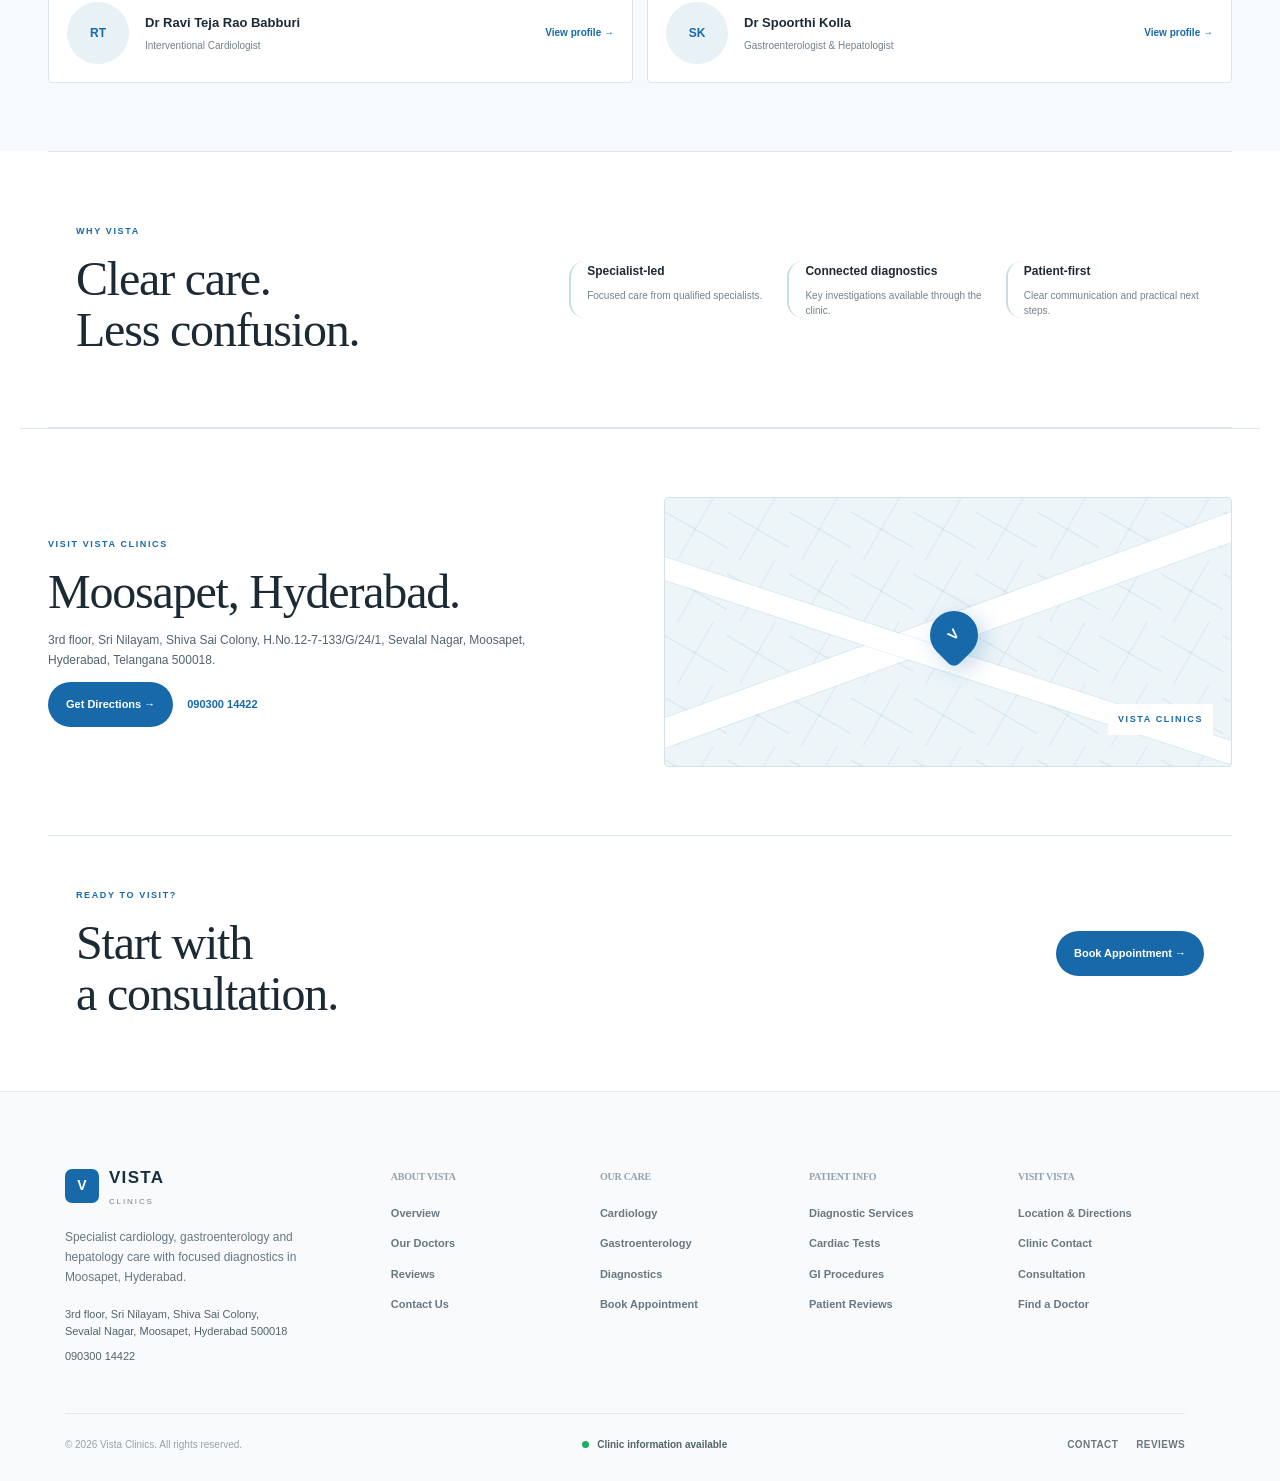
==== commit c21da0ad: "Add continuous building depth and moving Vista Clinics signage" ====
--- a/index.html
+++ b/index.html
@@ -22,9 +22,15 @@
 <header class="site-header home-header"><a class="brand" href="index.html" aria-label="Vista Clinics home"><span>VISTA</span><small>CLINICS</small></a><nav class="nav" aria-label="Main navigation"><a href="index.html">Home</a><a href="cardiology.html">Cardiology</a><a href="gastroenterology.html">Gastroenterology</a><a href="diagnostics.html">Diagnostics</a><a href="doctors.html">Doctors</a><a href="reviews.html">Reviews</a><a href="contact.html">Contact</a></nav><div class="header-actions"><a class="header-phone" href="tel:09030014422">090300 14422</a><a class="header-book" href="book-consultation.html">Book Appointment</a></div><button class="menu-toggle" aria-label="Open navigation" aria-expanded="false">☰</button></header>
 <main>
 <section class="home-hero"><div class="home-hero-copy"><span class="home-label">VISTA CLINICS · HYDERABAD</span><h1>Specialist care.<br><span>Made simple.</span></h1><p>Focused cardiology, gastroenterology and hepatology care with the doctors and diagnostics you need, in one clinic.</p><div class="home-actions"><a class="home-btn primary" href="book-consultation.html">Book an Appointment <b>→</b></a><a class="home-btn secondary" href="doctors.html">Find a Doctor</a></div><div class="hero-trust-strip" aria-label="Vista Clinics trust indicators"><a href="reviews.html"><strong>5.0</strong><span>Google rating · 75 reviews</span></a><span><strong>2</strong><span>Specialist-led departments</span></span><span><strong>Moosapet</strong><span>Hyderabad clinic</span></span></div></div>
-<div class="hero-blueprint" aria-label="Animated four-floor multi-block architectural blueprint of Vista Clinics"><svg class="draw-svg" viewBox="0 0 680 500" role="img" aria-hidden="true">
+<div class="hero-blueprint" aria-label="Continuously animated four-floor, multi-block architectural blueprint of Vista Clinics"><div class="blueprint-marquee" aria-hidden="true"><span>VISTA CLINICS · VISTA CLINICS · VISTA CLINICS · VISTA CLINICS ·</span></div><svg class="draw-svg" viewBox="0 0 680 500" role="img" aria-hidden="true">
 <defs><linearGradient id="vistaLine" x1="0" y1="0" x2="1" y2="1"><stop offset="0" stop-color="#2563eb"/><stop offset="1" stop-color="#0ea5e9"/></linearGradient><linearGradient id="glassFill" x1="0" y1="0" x2="1" y2="1"><stop offset="0" stop-color="#2563eb" stop-opacity=".04"/><stop offset="1" stop-color="#0ea5e9" stop-opacity=".11"/></linearGradient></defs>
-<!-- Four-storey, three-block commercial/clinic massing -->
+<!-- Three substantial rear blocks create the building's depth and thickness -->
+<g class="blueprint-back" fill="rgba(37,99,235,.035)">
+<path class="back-block" pathLength="1" d="M92 414V150L248 100v264L92 414Z"/>
+<path class="back-block" pathLength="1" d="M250 364V76L458 120v288L250 364Z"/>
+<path class="back-block" pathLength="1" d="M454 410V132L596 176v268L454 410Z"/>
+</g>
+<!-- Four-storey, three-front-block commercial/clinic massing -->
 <g class="blueprint-glass" fill="url(#glassFill)">
 <path class="glass-panel" d="M65 430V125H235V430Z"/>
 <path class="glass-panel" d="M235 430V90H445V430Z"/>
@@ -49,7 +55,7 @@
 <path class="draw-path delay-6" pathLength="1" d="M300 430V345H380V430M288 345h104M305 345l-17 15h104l-17-15M305 360h70M315 360v70M350 360v70M375 360v70"/>
 <!-- Rooftop / parapet details -->
 <path class="draw-path delay-7" pathLength="1" d="M65 125l18-17h152M235 90l20-18h170l20 18M445 145l18-17h152l18 17M85 108h130M255 72h170M463 128h150"/>
-<!-- Third-floor Vista Clinics sign on the uppermost floor -->
+<!-- Third-floor Vista Clinics sign panel -->
 <path class="draw-path delay-8" pathLength="1" d="M278 190h124v52H278Z"/>
 <path class="draw-path delay-9" pathLength="1" d="M285 197h110v38H285Z"/>
 <!-- Medical cross and integrated EKG -->
@@ -58,12 +64,12 @@
 <!-- Ground / depth -->
 <path class="draw-path delay-10" pathLength="1" d="M45 430h590M65 451h550M92 472h496M132 488h416"/>
 </g>
-<!-- Blue/red clinic signage -->
-<g class="blueprint-labels" text-anchor="middle">
-<text x="340" y="218" style="font:800 17px Arial,Helvetica,sans-serif;letter-spacing:2px"><tspan fill="#2563eb">VISTA</tspan><tspan fill="#ef4444"> CLINICS</tspan></text>
+<!-- Always-moving Vista Clinics signage -->
+<g class="blueprint-sign" text-anchor="middle">
+<text x="340" y="218" style="font:800 17px Arial,Helvetica,sans-serif;letter-spacing:2px"><tspan class="vista-word">VISTA</tspan><tspan class="clinics-word"> CLINICS</tspan></text>
 <text x="340" y="228" style="font:600 6px Arial,Helvetica,sans-serif;letter-spacing:1.7px;fill:#64707c">3RD FLOOR · SRI NILAYAM</text>
-<text x="340" y="499" style="font:700 10px Arial,Helvetica,sans-serif;letter-spacing:3px;fill:#16202a">MOOSAPET · HYDERABAD</text>
 </g>
+<g class="blueprint-labels" text-anchor="middle"><text x="340" y="499" style="font:700 10px Arial,Helvetica,sans-serif;letter-spacing:3px;fill:#16202a">MOOSAPET · HYDERABAD</text></g>
 </svg><span class="blueprint-glow"></span></div></section>
 <section class="quick-actions"><a href="book-consultation.html"><span>01</span><strong>Book Appointment</strong><small>Request a consultation</small><b>→</b></a><a href="doctors.html"><span>02</span><strong>Our Doctors</strong><small>Meet our specialists</small><b>→</b></a><a href="diagnostics.html"><span>03</span><strong>Diagnostics</strong><small>ECG, Echo, TMT & more</small><b>→</b></a><a href="contact.html"><span>04</span><strong>Find Vista</strong><small>Moosapet, Hyderabad</small><b>→</b></a></section>
 <section class="home-section"><div class="home-section-title"><span>OUR SPECIALTIES</span><h2>Care that stays focused.</h2><p>Specialist services designed around the conditions Vista Clinics sees most.</p></div><div class="specialty-row"><a class="specialty-item" href="cardiology.html"><span>01</span><div><h3>Cardiology</h3><p>ECG · 2D Echo · TMT · Holter · Ambulatory BP</p></div><b>→</b></a><a class="specialty-item" href="gastroenterology.html"><span>02</span><div><h3>Gastroenterology & Hepatology</h3><p>Endoscopy · Colonoscopy · Sigmoidoscopy · FibroScan</p></div><b>→</b></a><a class="specialty-item" href="diagnostics.html"><span>03</span><div><h3>Advanced Diagnostics</h3><p>Focused investigations supporting specialist consultations</p></div><b>→</b></a></div></section>
--- a/assets/css/vista-blueprint.css
+++ b/assets/css/vista-blueprint.css
@@ -1,18 +1,15 @@
-/* Vista Clinics — requested looping animated medical blueprint */
-.hero-blueprint{position:relative;display:flex;align-items:center;justify-content:center;min-height:470px;isolation:isolate;overflow:hidden}
-.hero-blueprint:before{content:"";position:absolute;width:520px;height:520px;border-radius:50%;background:radial-gradient(circle,rgba(37,99,235,.12),rgba(14,165,233,.05) 42%,transparent 72%);filter:blur(3px);z-index:-2}
-.hero-blueprint:after{content:"";position:absolute;inset:6% 1%;background:linear-gradient(rgba(37,99,235,.05) 1px,transparent 1px),linear-gradient(90deg,rgba(37,99,235,.05) 1px,transparent 1px);background-size:26px 26px;mask-image:linear-gradient(to bottom,transparent,black 12%,black 88%,transparent);opacity:.55;z-index:-1}
-.draw-svg{width:min(100%,680px);height:auto;overflow:visible}
-.blueprint-lines{vector-effect:non-scaling-stroke}.blueprint-glass{opacity:.72}.glass-panel{opacity:0;animation:glassReveal .8s ease-out forwards}.glass-panel:nth-child(1){animation-delay:.55s}.glass-panel:nth-child(2){animation-delay:.75s}.glass-panel:nth-child(3){animation-delay:.95s}.glass-panel:nth-child(4){animation-delay:1.15s}.glass-panel:nth-child(5){animation-delay:1.35s}.glass-panel:nth-child(6){animation-delay:1.55s}@keyframes glassReveal{to{opacity:1}}
-.draw-path{fill:none;stroke:url(#vistaLine);stroke-linecap:round;stroke-linejoin:round;stroke-dasharray:1;stroke-dashoffset:1;animation:drawBlueprint 1.55s cubic-bezier(.4,0,.2,1) forwards;opacity:.9}.phase-1{animation-delay:.05s}.phase-2{animation-delay:.25s}.phase-3{animation-delay:.45s}.delay-1{animation-delay:.62s}.delay-2{animation-delay:.78s}.delay-3{animation-delay:.94s}.delay-4{animation-delay:1.1s}.delay-5{animation-delay:1.26s}.delay-6{animation-delay:1.42s}.delay-7{animation-delay:1.58s}.delay-8{animation-delay:1.74s}.delay-9{animation-delay:1.9s}.delay-10{animation-delay:2.06s}@keyframes drawBlueprint{0%{stroke-dashoffset:1;opacity:.25}25%{opacity:.85}100%{stroke-dashoffset:0;opacity:.9}}
+/* Vista Clinics — continuously animated architectural blueprint */
+.hero-blueprint{position:relative;display:flex;align-items:center;justify-content:center;min-height:470px;isolation:isolate;overflow:hidden}.hero-blueprint:before{content:"";position:absolute;width:520px;height:520px;border-radius:50%;background:radial-gradient(circle,rgba(37,99,235,.12),rgba(14,165,233,.05) 42%,transparent 72%);filter:blur(3px);z-index:-2}.hero-blueprint:after{content:"";position:absolute;inset:6% 1%;background:linear-gradient(rgba(37,99,235,.05) 1px,transparent 1px),linear-gradient(90deg,rgba(37,99,235,.05) 1px,transparent 1px);background-size:26px 26px;mask-image:linear-gradient(to bottom,transparent,black 12%,black 88%,transparent);opacity:.55;z-index:-1}
+.draw-svg{width:min(100%,680px);height:auto;overflow:visible}.blueprint-lines{vector-effect:non-scaling-stroke}.blueprint-glass{opacity:.58}.glass-panel{opacity:.28;animation:glassBreath 5s ease-in-out infinite}.glass-panel:nth-child(2){animation-delay:.7s}.glass-panel:nth-child(3){animation-delay:1.4s}@keyframes glassBreath{0%,100%{opacity:.2}50%{opacity:.62}}
+.draw-path{fill:none;stroke:url(#vistaLine);stroke-linecap:round;stroke-linejoin:round;stroke-dasharray:1;stroke-dashoffset:1;animation:drawLoop 7s cubic-bezier(.4,0,.2,1) infinite;opacity:.9}.phase-1{animation-delay:0s}.phase-2{animation-delay:.25s}.phase-3{animation-delay:.5s}.delay-1{animation-delay:.75s}.delay-2{animation-delay:1s}.delay-3{animation-delay:1.25s}.delay-4{animation-delay:1.5s}.delay-5{animation-delay:1.75s}.delay-6{animation-delay:2s}.delay-7{animation-delay:2.25s}.delay-8{animation-delay:2.5s}.delay-9{animation-delay:2.75s}.delay-10{animation-delay:3s}@keyframes drawLoop{0%{stroke-dashoffset:1;opacity:.18}12%{opacity:.9}48%{stroke-dashoffset:0;opacity:1}62%{stroke-dashoffset:0;opacity:.82}78%{stroke-dashoffset:1;opacity:.3}100%{stroke-dashoffset:1;opacity:.18}}
 .blueprint-lines .draw-path:nth-child(-n+3){stroke-width:2.6}.blueprint-lines .draw-path:nth-child(n+4){stroke-width:1.55}.blueprint-lines .phase-2{opacity:.78}.blueprint-lines .phase-3{opacity:.62}
-.blueprint-lines .medical-cross{stroke:#2563eb;stroke-width:2.7;filter:drop-shadow(0 0 4px rgba(37,99,235,.3));animation:drawBlueprint 1.25s cubic-bezier(.4,0,.2,1) 1.42s forwards,pulseCross 1.8s ease-in-out 2.9s infinite}@keyframes pulseCross{0%,100%{opacity:.65;filter:drop-shadow(0 0 2px rgba(37,99,235,.2))}50%{opacity:1;filter:drop-shadow(0 0 10px rgba(37,99,235,.7))}}
-.blueprint-lines .ecg-path{stroke:#ef4444;stroke-width:3.2;filter:drop-shadow(0 0 4px rgba(239,68,68,.3));animation:drawBlueprint 1.3s cubic-bezier(.4,0,.2,1) 2.2s forwards,pulseECG 1.15s ease-in-out 3.55s infinite}@keyframes pulseECG{0%,100%{opacity:.6;filter:drop-shadow(0 0 2px rgba(239,68,68,.25))}50%{opacity:1;filter:drop-shadow(0 0 11px rgba(239,68,68,.85))}}
-.heart-system{transform-origin:500px 256px;opacity:0;animation:heartPulse 1.6s ease-in-out 3.35s infinite}.heart-pulse{fill:#2563eb;stroke:#ef4444;stroke-width:2;filter:drop-shadow(0 0 7px rgba(239,68,68,.35))}@keyframes heartPulse{0%{opacity:0;transform:scale(.72)}12%{opacity:1;transform:scale(1)}42%{transform:scale(1.12);fill:#0ea5e9;filter:drop-shadow(0 0 14px rgba(14,165,233,.65))}58%{transform:scale(.98)}100%{opacity:1;transform:scale(1)}}
-.blueprint-details{stroke:#5aaed5;stroke-width:2}.detail-dot{stroke-dasharray:1;stroke-dashoffset:1;animation:detailReveal .5s ease-out 2.4s forwards}@keyframes detailReveal{to{stroke-dashoffset:0;opacity:1}}
-.blueprint-labels text:first-child{font:700 13px Arial,Helvetica,sans-serif;letter-spacing:3px;fill:#16202a}.blueprint-labels text:last-child{font:600 7px Arial,Helvetica,sans-serif;letter-spacing:2.4px;fill:#64707c}
-.blueprint-marquee{position:absolute;left:0;right:0;top:9%;overflow:hidden;white-space:nowrap;pointer-events:none;opacity:.065;z-index:-1}.blueprint-marquee span{display:inline-block;font:700 30px Arial,Helvetica,sans-serif;letter-spacing:.28em;animation:blueprintMarquee 28s linear infinite}@keyframes blueprintMarquee{0%{transform:translateX(100%)}100%{transform:translateX(-100%)}}
-.blueprint-glow{position:absolute;width:180px;height:180px;left:50%;top:50%;transform:translate(-50%,-50%);border-radius:50%;background:radial-gradient(circle,rgba(14,165,233,.09),transparent 68%);pointer-events:none;animation:blueprintBreath 3s ease-in-out 3.4s infinite}@keyframes blueprintBreath{0%,100%{transform:translate(-50%,-50%) scale(.82);opacity:.3}50%{transform:translate(-50%,-50%) scale(1.16);opacity:.85}}
+.blueprint-back{stroke:#74a9c7;stroke-width:1.7;opacity:.5}.blueprint-back .back-block{fill:rgba(37,99,235,.035);stroke-dasharray:1;stroke-dashoffset:1;animation:backLoop 7s ease-in-out infinite}.back-block:nth-child(2){animation-delay:.35s}.back-block:nth-child(3){animation-delay:.7s}@keyframes backLoop{0%,100%{stroke-dashoffset:1;opacity:.15}42%,68%{stroke-dashoffset:0;opacity:.52}80%{stroke-dashoffset:1;opacity:.15}}
+.blueprint-lines .medical-cross{stroke:#2563eb;stroke-width:2.7;filter:drop-shadow(0 0 4px rgba(37,99,235,.3));animation:crossLoop 1.8s ease-in-out infinite}@keyframes crossLoop{0%,100%{opacity:.55;transform:scale(.9)}50%{opacity:1;transform:scale(1.12);filter:drop-shadow(0 0 10px rgba(37,99,235,.7))}}
+.blueprint-lines .ecg-path{stroke:#ef4444;stroke-width:3.2;filter:drop-shadow(0 0 4px rgba(239,68,68,.3));animation:ecgLoop 1.4s linear infinite}@keyframes ecgLoop{0%,100%{opacity:.55;filter:drop-shadow(0 0 2px rgba(239,68,68,.25))}50%{opacity:1;filter:drop-shadow(0 0 11px rgba(239,68,68,.85))}}
+.blueprint-sign{transform-box:fill-box;transform-origin:center;animation:signFloat 2.8s ease-in-out infinite,signGlow 2.8s ease-in-out infinite}.blueprint-sign text{font-weight:800}.blueprint-sign .vista-word{fill:#2563eb}.blueprint-sign .clinics-word{fill:#ef4444}@keyframes signFloat{0%,100%{transform:translateX(-7px) rotate(-1deg)}50%{transform:translateX(7px) rotate(1deg)}}@keyframes signGlow{0%,100%{opacity:.82}50%{opacity:1;filter:drop-shadow(0 0 7px rgba(37,99,235,.28))}}
+.blueprint-details{stroke:#5aaed5;stroke-width:2}.detail-dot{stroke-dasharray:1;stroke-dashoffset:1;animation:detailLoop 4s ease-in-out infinite}@keyframes detailLoop{0%,15%{stroke-dashoffset:1;opacity:.2}45%,75%{stroke-dashoffset:0;opacity:1}100%{stroke-dashoffset:1;opacity:.2}}
+.blueprint-marquee{position:absolute;left:0;right:0;top:6%;overflow:hidden;white-space:nowrap;pointer-events:none;opacity:.1;z-index:-1}.blueprint-marquee span{display:inline-block;font:700 28px Arial,Helvetica,sans-serif;letter-spacing:.3em;animation:blueprintMarquee 16s linear infinite}@keyframes blueprintMarquee{0%{transform:translateX(105%)}100%{transform:translateX(-115%)}}
+.blueprint-glow{position:absolute;width:180px;height:180px;left:50%;top:50%;transform:translate(-50%,-50%);border-radius:50%;background:radial-gradient(circle,rgba(14,165,233,.09),transparent 68%);pointer-events:none;animation:blueprintBreath 3s ease-in-out infinite}@keyframes blueprintBreath{0%,100%{transform:translate(-50%,-50%) scale(.82);opacity:.3}50%{transform:translate(-50%,-50%) scale(1.16);opacity:.85}}
 @media(max-width:900px){.hero-blueprint{min-height:390px}.hero-blueprint:after{background-size:22px 22px}.draw-svg{width:min(100%,610px)}}
-@media(max-width:560px){.hero-blueprint{min-height:315px;margin-top:8px}.hero-blueprint:before{width:330px;height:330px}.hero-blueprint:after{inset:7% 0;background-size:18px 18px}.blueprint-labels text:first-child{font-size:11px}.blueprint-labels text:last-child{font-size:6px}.blueprint-marquee span{font-size:20px}}
-@media(prefers-reduced-motion:reduce){.draw-path,.glass-panel,.detail-dot,.blueprint-lines .medical-cross,.blueprint-lines .ecg-path,.heart-system,.blueprint-glow,.blueprint-marquee span{animation:none!important;stroke-dashoffset:0!important;opacity:1!important}.heart-pulse{transform:none!important}}
+@media(max-width:560px){.hero-blueprint{min-height:315px;margin-top:8px}.hero-blueprint:before{width:330px;height:330px}.hero-blueprint:after{inset:7% 0;background-size:18px 18px}.blueprint-marquee span{font-size:18px}}
+@media(prefers-reduced-motion:reduce){.draw-path,.glass-panel,.detail-dot,.blueprint-lines .medical-cross,.blueprint-lines .ecg-path,.blueprint-back .back-block,.blueprint-sign,.blueprint-glow,.blueprint-marquee span{animation:none!important;stroke-dashoffset:0!important;opacity:1!important}}
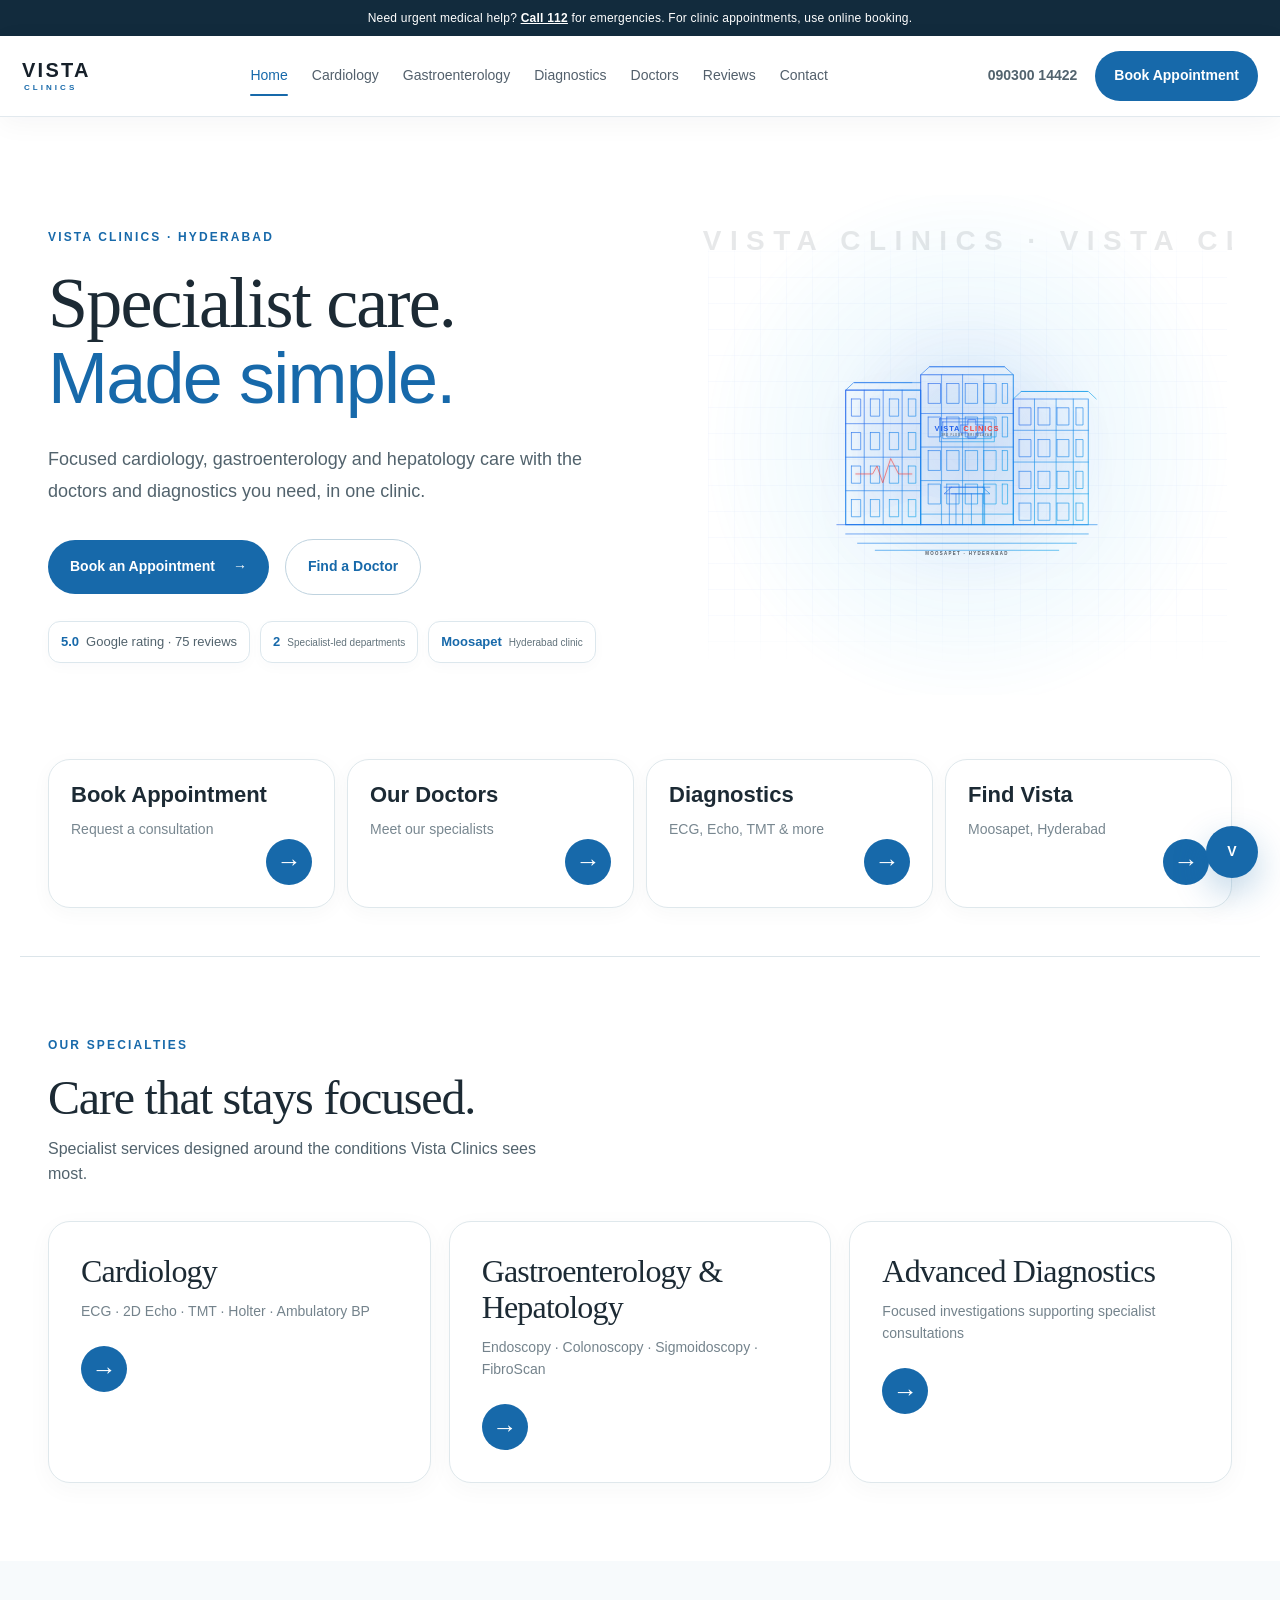
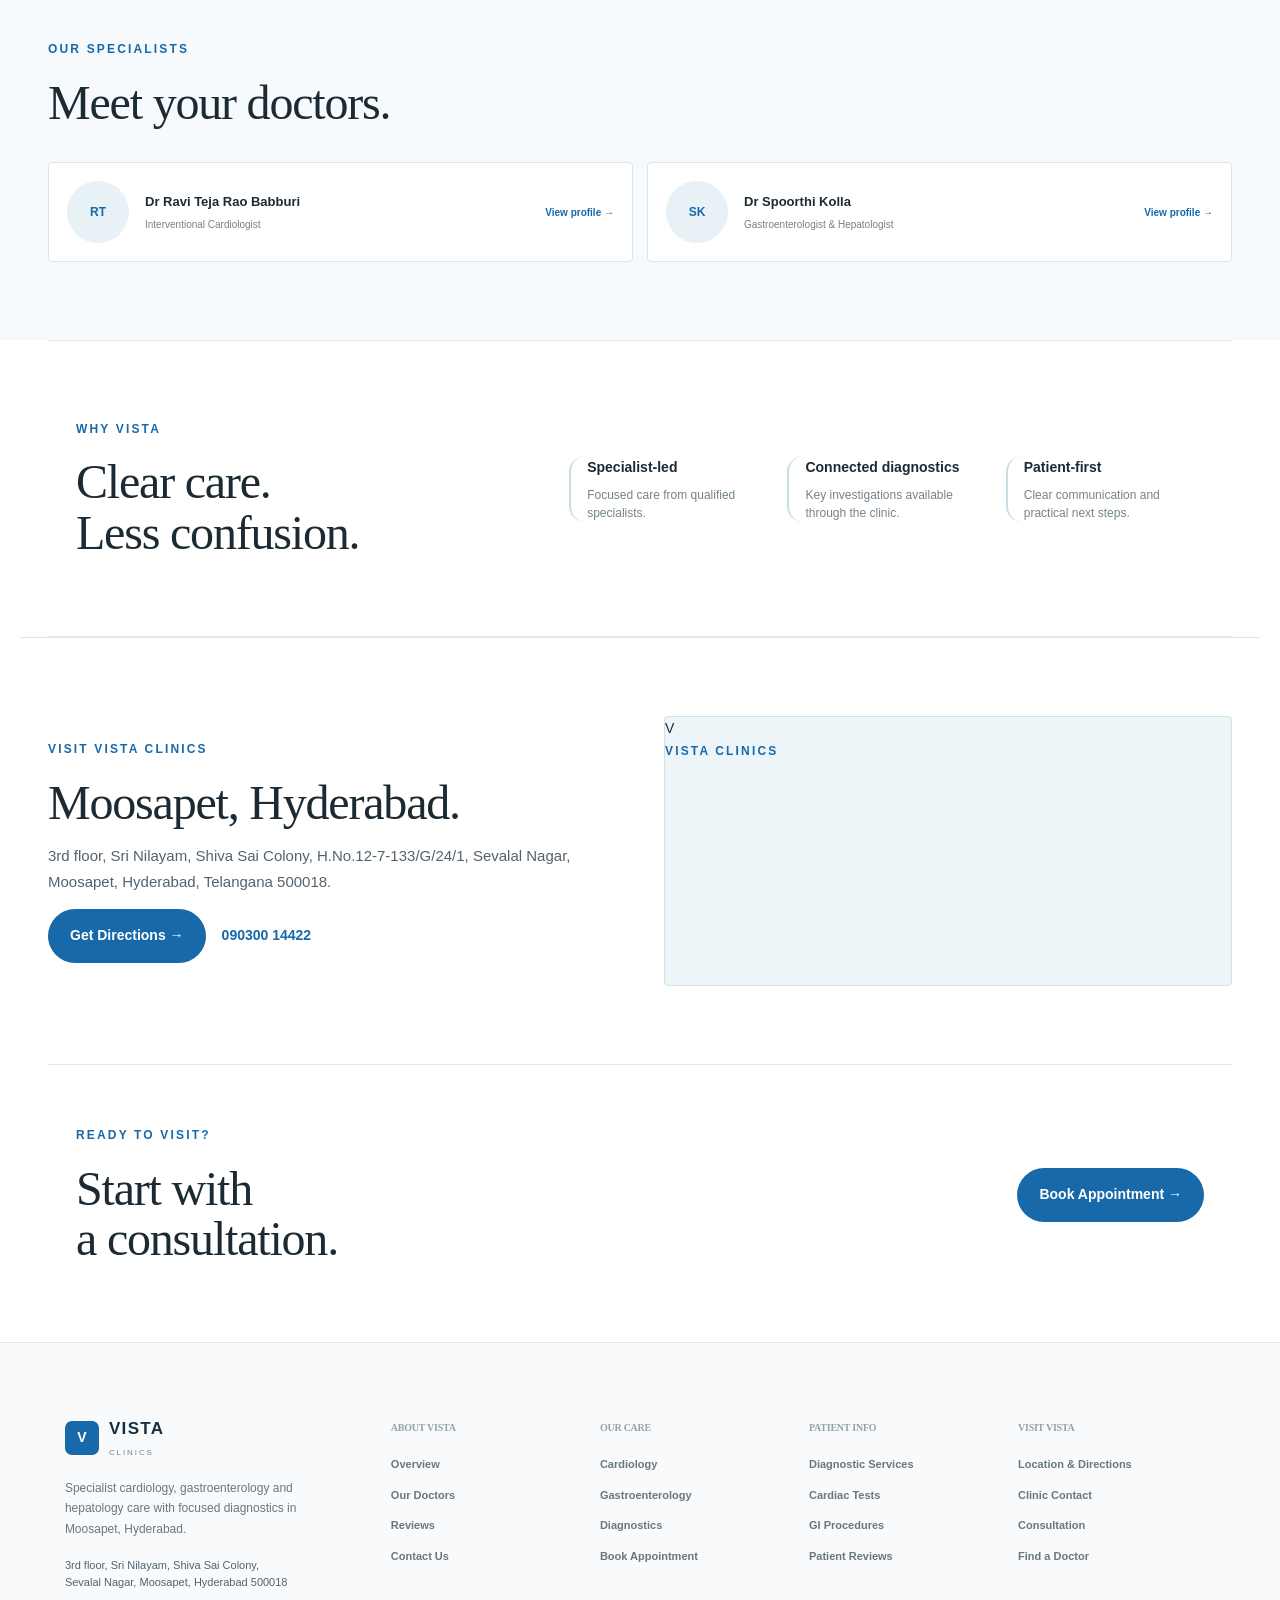
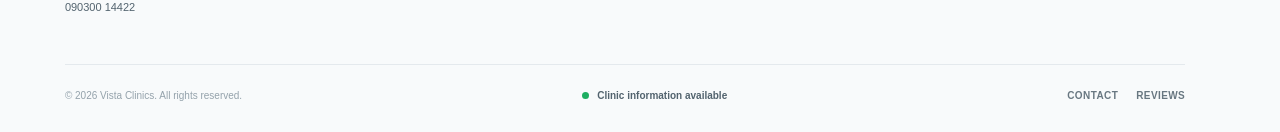
==== commit b7090c58: "Remove numbered labels and make homepage navigation cards arrow buttons" ====
--- a/index.html
+++ b/index.html
@@ -24,55 +24,21 @@
 <section class="home-hero"><div class="home-hero-copy"><span class="home-label">VISTA CLINICS · HYDERABAD</span><h1>Specialist care.<br><span>Made simple.</span></h1><p>Focused cardiology, gastroenterology and hepatology care with the doctors and diagnostics you need, in one clinic.</p><div class="home-actions"><a class="home-btn primary" href="book-consultation.html">Book an Appointment <b>→</b></a><a class="home-btn secondary" href="doctors.html">Find a Doctor</a></div><div class="hero-trust-strip" aria-label="Vista Clinics trust indicators"><a href="reviews.html"><strong>5.0</strong><span>Google rating · 75 reviews</span></a><span><strong>2</strong><span>Specialist-led departments</span></span><span><strong>Moosapet</strong><span>Hyderabad clinic</span></span></div></div>
 <div class="hero-blueprint" aria-label="Continuously animated four-floor, multi-block architectural blueprint of Vista Clinics"><div class="blueprint-marquee" aria-hidden="true"><span>VISTA CLINICS · VISTA CLINICS · VISTA CLINICS · VISTA CLINICS ·</span></div><svg class="draw-svg" viewBox="0 0 680 500" role="img" aria-hidden="true">
 <defs><linearGradient id="vistaLine" x1="0" y1="0" x2="1" y2="1"><stop offset="0" stop-color="#2563eb"/><stop offset="1" stop-color="#0ea5e9"/></linearGradient><linearGradient id="glassFill" x1="0" y1="0" x2="1" y2="1"><stop offset="0" stop-color="#2563eb" stop-opacity=".04"/><stop offset="1" stop-color="#0ea5e9" stop-opacity=".11"/></linearGradient></defs>
-<!-- Three substantial rear blocks create the building's depth and thickness -->
-<g class="blueprint-back" fill="rgba(37,99,235,.035)">
-<path class="back-block" pathLength="1" d="M92 414V150L248 100v264L92 414Z"/>
-<path class="back-block" pathLength="1" d="M250 364V76L458 120v288L250 364Z"/>
-<path class="back-block" pathLength="1" d="M454 410V132L596 176v268L454 410Z"/>
+<g class="blueprint-back" fill="rgba(37,99,235,.035)"><path class="back-block" pathLength="1" d="M92 414V150L248 100v264L92 414Z"/><path class="back-block" pathLength="1" d="M250 364V76L458 120v288L250 364Z"/><path class="back-block" pathLength="1" d="M454 410V132L596 176v268L454 410Z"/></g>
+<g class="blueprint-glass" fill="url(#glassFill)"><path class="glass-panel" d="M65 430V125H235V430Z"/><path class="glass-panel" d="M235 430V90H445V430Z"/><path class="glass-panel" d="M445 430V145H615V430Z"/></g>
+<g class="blueprint-lines" fill="none" stroke="url(#vistaLine)" stroke-linecap="round" stroke-linejoin="round">
+<path class="draw-path phase-1" pathLength="1" d="M65 430V125H235V430H65Z"/><path class="draw-path phase-2" pathLength="1" d="M235 430V90H445V430H235Z"/><path class="draw-path phase-3" pathLength="1" d="M445 430V145H615V430H445Z"/>
+<path class="draw-path delay-1" pathLength="1" d="M65 201H235M65 277H235M65 353H235M235 178H445M235 254H445M235 330H445M235 406H445M445 216H615M445 288H615M445 360H615"/>
+<path class="draw-path delay-2" pathLength="1" d="M107 125V430M150 125V430M193 125V430M282 90V430M330 90V430M378 90V430M493 145V430M542 145V430M581 145V430"/>
+<path class="draw-path delay-3" pathLength="1" d="M78 145h21v39H78ZM121 145h21v39h-21ZM164 145h21v39h-21ZM207 145h17v39h-17ZM78 221h21v39H78ZM121 221h21v39h-21ZM164 221h21v39h-21ZM207 221h17v39h-17ZM78 297h21v39H78ZM121 297h21v39h-21ZM164 297h21v39h-21ZM207 297h17v39h-17ZM78 373h21v39H78ZM121 373h21v39h-21ZM164 373h21v39h-21ZM207 373h17v39h-17Z"/>
+<path class="draw-path delay-4" pathLength="1" d="M252 110h28v45h-28ZM294 110h28v45h-28ZM336 110h28v45h-28ZM378 110h28v45h-28ZM420 110h12v45h-12ZM252 186h28v45h-28ZM294 186h28v45h-28ZM336 186h28v45h-28ZM378 186h28v45h-28ZM420 186h12v45h-12ZM252 262h28v45h-28ZM294 262h28v45h-28ZM336 262h28v45h-28ZM378 262h28v45h-28ZM420 262h12v45h-12ZM252 338h28v45h-28ZM294 338h28v45h-28ZM336 338h28v45h-28ZM378 338h28v45h-28ZM420 338h12v45h-12Z"/>
+<path class="draw-path delay-5" pathLength="1" d="M458 165h27v39h-27ZM501 165h27v39h-27ZM544 165h27v39h-27ZM587 165h16v39h-16ZM458 237h27v39h-27ZM501 237h27v39h-27ZM544 237h27v39h-27ZM587 237h16v39h-16ZM458 309h27v39h-27ZM501 309h27v39h-27ZM544 309h27v39h-27ZM587 309h16v39h-16ZM458 381h27v39h-27ZM501 381h27v39h-27ZM544 381h27v39h-27ZM587 381h16v39h-16Z"/>
+<path class="draw-path delay-6" pathLength="1" d="M300 430V345H380V430M288 345h104M305 345l-17 15h104l-17-15M305 360h70M315 360v70M350 360v70M375 360v70"/><path class="draw-path delay-7" pathLength="1" d="M65 125l18-17h152M235 90l20-18h170l20 18M445 145l18-17h152l18 17M85 108h130M255 72h170M463 128h150"/><path class="draw-path delay-8" pathLength="1" d="M278 190h124v52H278Z"/><path class="draw-path delay-9" pathLength="1" d="M285 197h110v38H285Z"/><path class="draw-path medical-cross" pathLength="1" d="M326 204h16v-12h18v12h16v18h-16v12h-18v-12h-16Z"/><path class="draw-path ecg-path" pathLength="1" d="M88 315h38l10-18 13 38 18-55 18 35h30"/><path class="draw-path delay-10" pathLength="1" d="M45 430h590M65 451h550M92 472h496M132 488h416"/>
 </g>
-<!-- Four-storey, three-front-block commercial/clinic massing -->
-<g class="blueprint-glass" fill="url(#glassFill)">
-<path class="glass-panel" d="M65 430V125H235V430Z"/>
-<path class="glass-panel" d="M235 430V90H445V430Z"/>
-<path class="glass-panel" d="M445 430V145H615V430Z"/>
-</g>
-<g class="blueprint-lines" fill="none" stroke="url(#vistaLine)" stroke-linecap="round" stroke-linejoin="round">
-<!-- Main building silhouettes -->
-<path class="draw-path phase-1" pathLength="1" d="M65 430V125H235V430H65Z"/>
-<path class="draw-path phase-2" pathLength="1" d="M235 430V90H445V430H235Z"/>
-<path class="draw-path phase-3" pathLength="1" d="M445 430V145H615V430H445Z"/>
-<!-- Four clearly separated floor plates -->
-<path class="draw-path delay-1" pathLength="1" d="M65 201H235M65 277H235M65 353H235M235 178H445M235 254H445M235 330H445M235 406H445M445 216H615M445 288H615M445 360H615"/>
-<!-- Strong vertical block divisions -->
-<path class="draw-path delay-2" pathLength="1" d="M107 125V430M150 125V430M193 125V430M282 90V430M330 90V430M378 90V430M493 145V430M542 145V430M581 145V430"/>
-<!-- Window bays: left block, four floors -->
-<path class="draw-path delay-3" pathLength="1" d="M78 145h21v39H78ZM121 145h21v39h-21ZM164 145h21v39h-21ZM207 145h17v39h-17ZM78 221h21v39H78ZM121 221h21v39h-21ZM164 221h21v39h-21ZM207 221h17v39h-17ZM78 297h21v39H78ZM121 297h21v39h-21ZM164 297h21v39h-21ZM207 297h17v39h-17ZM78 373h21v39H78ZM121 373h21v39h-21ZM164 373h21v39h-21ZM207 373h17v39h-17Z"/>
-<!-- Window bays: central block, four floors -->
-<path class="draw-path delay-4" pathLength="1" d="M252 110h28v45h-28ZM294 110h28v45h-28ZM336 110h28v45h-28ZM378 110h28v45h-28ZM420 110h12v45h-12ZM252 186h28v45h-28ZM294 186h28v45h-28ZM336 186h28v45h-28ZM378 186h28v45h-28ZM420 186h12v45h-12ZM252 262h28v45h-28ZM294 262h28v45h-28ZM336 262h28v45h-28ZM378 262h28v45h-28ZM420 262h12v45h-12ZM252 338h28v45h-28ZM294 338h28v45h-28ZM336 338h28v45h-28ZM378 338h28v45h-28ZM420 338h12v45h-12Z"/>
-<!-- Window bays: right block, four floors -->
-<path class="draw-path delay-5" pathLength="1" d="M458 165h27v39h-27ZM501 165h27v39h-27ZM544 165h27v39h-27ZM587 165h16v39h-16ZM458 237h27v39h-27ZM501 237h27v39h-27ZM544 237h27v39h-27ZM587 237h16v39h-16ZM458 309h27v39h-27ZM501 309h27v39h-27ZM544 309h27v39h-27ZM587 309h16v39h-16ZM458 381h27v39h-27ZM501 381h27v39h-27ZM544 381h27v39h-27ZM587 381h16v39h-16Z"/>
-<!-- Central entrance and canopy -->
-<path class="draw-path delay-6" pathLength="1" d="M300 430V345H380V430M288 345h104M305 345l-17 15h104l-17-15M305 360h70M315 360v70M350 360v70M375 360v70"/>
-<!-- Rooftop / parapet details -->
-<path class="draw-path delay-7" pathLength="1" d="M65 125l18-17h152M235 90l20-18h170l20 18M445 145l18-17h152l18 17M85 108h130M255 72h170M463 128h150"/>
-<!-- Third-floor Vista Clinics sign panel -->
-<path class="draw-path delay-8" pathLength="1" d="M278 190h124v52H278Z"/>
-<path class="draw-path delay-9" pathLength="1" d="M285 197h110v38H285Z"/>
-<!-- Medical cross and integrated EKG -->
-<path class="draw-path medical-cross" pathLength="1" d="M326 204h16v-12h18v12h16v18h-16v12h-18v-12h-16Z"/>
-<path class="draw-path ecg-path" pathLength="1" d="M88 315h38l10-18 13 38 18-55 18 35h30"/>
-<!-- Ground / depth -->
-<path class="draw-path delay-10" pathLength="1" d="M45 430h590M65 451h550M92 472h496M132 488h416"/>
-</g>
-<!-- Always-moving Vista Clinics signage -->
-<g class="blueprint-sign" text-anchor="middle">
-<text x="340" y="218" style="font:800 17px Arial,Helvetica,sans-serif;letter-spacing:2px"><tspan class="vista-word">VISTA</tspan><tspan class="clinics-word"> CLINICS</tspan></text>
-<text x="340" y="228" style="font:600 6px Arial,Helvetica,sans-serif;letter-spacing:1.7px;fill:#64707c">3RD FLOOR · SRI NILAYAM</text>
-</g>
-<g class="blueprint-labels" text-anchor="middle"><text x="340" y="499" style="font:700 10px Arial,Helvetica,sans-serif;letter-spacing:3px;fill:#16202a">MOOSAPET · HYDERABAD</text></g>
+<g class="blueprint-sign" text-anchor="middle"><text x="340" y="218" style="font:800 17px Arial,Helvetica,sans-serif;letter-spacing:2px"><tspan class="vista-word">VISTA</tspan><tspan class="clinics-word"> CLINICS</tspan></text><text x="340" y="228" style="font:600 6px Arial,Helvetica,sans-serif;letter-spacing:1.7px;fill:#64707c">3RD FLOOR · SRI NILAYAM</text></g><g class="blueprint-labels" text-anchor="middle"><text x="340" y="499" style="font:700 10px Arial,Helvetica,sans-serif;letter-spacing:3px;fill:#16202a">MOOSAPET · HYDERABAD</text></g>
 </svg><span class="blueprint-glow"></span></div></section>
-<section class="quick-actions"><a href="book-consultation.html"><span>01</span><strong>Book Appointment</strong><small>Request a consultation</small><b>→</b></a><a href="doctors.html"><span>02</span><strong>Our Doctors</strong><small>Meet our specialists</small><b>→</b></a><a href="diagnostics.html"><span>03</span><strong>Diagnostics</strong><small>ECG, Echo, TMT & more</small><b>→</b></a><a href="contact.html"><span>04</span><strong>Find Vista</strong><small>Moosapet, Hyderabad</small><b>→</b></a></section>
-<section class="home-section"><div class="home-section-title"><span>OUR SPECIALTIES</span><h2>Care that stays focused.</h2><p>Specialist services designed around the conditions Vista Clinics sees most.</p></div><div class="specialty-row"><a class="specialty-item" href="cardiology.html"><span>01</span><div><h3>Cardiology</h3><p>ECG · 2D Echo · TMT · Holter · Ambulatory BP</p></div><b>→</b></a><a class="specialty-item" href="gastroenterology.html"><span>02</span><div><h3>Gastroenterology & Hepatology</h3><p>Endoscopy · Colonoscopy · Sigmoidoscopy · FibroScan</p></div><b>→</b></a><a class="specialty-item" href="diagnostics.html"><span>03</span><div><h3>Advanced Diagnostics</h3><p>Focused investigations supporting specialist consultations</p></div><b>→</b></a></div></section>
+<section class="quick-actions"><a href="book-consultation.html"><strong>Book Appointment</strong><small>Request a consultation</small><b aria-hidden="true">→</b></a><a href="doctors.html"><strong>Our Doctors</strong><small>Meet our specialists</small><b aria-hidden="true">→</b></a><a href="diagnostics.html"><strong>Diagnostics</strong><small>ECG, Echo, TMT & more</small><b aria-hidden="true">→</b></a><a href="contact.html"><strong>Find Vista</strong><small>Moosapet, Hyderabad</small><b aria-hidden="true">→</b></a></section>
+<section class="home-section"><div class="home-section-title"><span>OUR SPECIALTIES</span><h2>Care that stays focused.</h2><p>Specialist services designed around the conditions Vista Clinics sees most.</p></div><div class="specialty-row"><a class="specialty-item" href="cardiology.html"><div><h3>Cardiology</h3><p>ECG · 2D Echo · TMT · Holter · Ambulatory BP</p></div><b aria-hidden="true">→</b></a><a class="specialty-item" href="gastroenterology.html"><div><h3>Gastroenterology & Hepatology</h3><p>Endoscopy · Colonoscopy · Sigmoidoscopy · FibroScan</p></div><b aria-hidden="true">→</b></a><a class="specialty-item" href="diagnostics.html"><div><h3>Advanced Diagnostics</h3><p>Focused investigations supporting specialist consultations</p></div><b aria-hidden="true">→</b></a></div></section>
 <section class="home-doctors"><div class="home-section-title"><span>OUR SPECIALISTS</span><h2>Meet your doctors.</h2></div><div class="doctor-row"><a href="doctors.html#ravi" class="doctor-strip"><div class="doctor-initial">RT</div><div><strong>Dr Ravi Teja Rao Babburi</strong><span>Interventional Cardiologist</span></div><b>View profile →</b></a><a href="doctors.html#spoorthi" class="doctor-strip"><div class="doctor-initial">SK</div><div><strong>Dr Spoorthi Kolla</strong><span>Gastroenterologist & Hepatologist</span></div><b>View profile →</b></a></div></section>
 <section class="home-trust"><div><span>WHY VISTA</span><h2>Clear care.<br>Less confusion.</h2></div><div class="trust-points"><p><b>Specialist-led</b><small>Focused care from qualified specialists.</small></p><p><b>Connected diagnostics</b><small>Key investigations available through the clinic.</small></p><p><b>Patient-first</b><small>Clear communication and practical next steps.</small></p></div></section>
 <section class="home-location"><div><span>VISIT VISTA CLINICS</span><h2>Moosapet, Hyderabad.</h2><p>3rd floor, Sri Nilayam, Shiva Sai Colony, H.No.12-7-133/G/24/1, Sevalal Nagar, Moosapet, Hyderabad, Telangana 500018.</p><div class="home-location-actions"><a class="home-btn primary" href="contact.html">Get Directions →</a><a class="home-phone" href="tel:09030014422">090300 14422</a></div></div><div class="mini-map"><div class="mini-road r1"></div><div class="mini-road r2"></div><div class="mini-pin">V</div><span>VISTA CLINICS</span></div></section>
--- a/assets/css/home.css
+++ b/assets/css/home.css
@@ -1 +1 @@
-:root{--v-blue:#1769aa;--v-dark:#173040;--v-text:#1c2a34;--v-muted:#687781;--v-line:#dce5ea;--v-soft:#f5f9fb}body[data-page="home"]{background:#fff;color:var(--v-text)}body[data-page="home"] .site-header{padding:13px max(22px,calc((100% - 1240px)/2));box-shadow:0 2px 16px rgba(20,45,60,.05)}body[data-page="home"] .home-header .nav{gap:24px}body[data-page="home"] .home-header .nav a{font-size:12px}body[data-page="home"] .header-actions{display:flex;align-items:center;gap:18px}.header-phone{font-size:12px;font-weight:600;color:#52636e}.header-book{background:var(--v-blue);color:#fff;padding:11px 17px;border-radius:4px;font-size:11px;font-weight:700}.header-book:hover{background:#0f4f82}.home-hero{max-width:1240px;margin:auto;min-height:500px;padding:70px 28px 58px;display:grid;grid-template-columns:1.05fr .95fr;gap:70px;align-items:center}.home-label,.home-section-title>span,.home-trust>div>span,.home-location>div>span,.home-final>div>span{display:block;color:var(--v-blue);font-size:9px;letter-spacing:.18em;font-weight:800;margin-bottom:15px}.home-hero h1{font-family:'Playfair Display',serif;font-size:clamp(52px,6.2vw,82px);line-height:1.02;letter-spacing:-.045em;font-weight:500;margin:0}.home-hero h1 span{color:var(--v-blue)}.home-hero-copy>p{max-width:570px;color:var(--v-muted);font-size:15px;line-height:1.75;margin:24px 0 28px}.home-actions,.home-location-actions{display:flex;align-items:center;gap:14px}.home-btn{display:inline-flex;align-items:center;justify-content:center;gap:18px;padding:13px 18px;border-radius:4px;font-size:11px;font-weight:800;transition:.2s}.home-btn.primary{background:var(--v-blue);color:#fff}.home-btn.primary:hover{background:#0f4f82;transform:translateY(-1px)}.home-btn.secondary{border:1px solid #bfd0da;color:#355361;background:#fff}.home-btn.secondary:hover{border-color:var(--v-blue);color:var(--v-blue)}.vista-location-visual{height:350px;border-radius:4px;background:linear-gradient(145deg,#f2f8fb,#e3eff5);border:1px solid #d4e2e9;position:relative;overflow:hidden}.vista-location-visual:before{content:"";position:absolute;inset:0;background-image:linear-gradient(25deg,transparent 48%,rgba(23,105,170,.09) 49%,transparent 51%),linear-gradient(112deg,transparent 48%,rgba(23,105,170,.08) 49%,transparent 51%);background-size:72px 72px;opacity:.75}.location-orbit{position:absolute;border:1px solid rgba(23,105,170,.2);border-radius:50%;left:50%;top:48%;transform:translate(-50%,-50%)}.orbit-one{width:160px;height:160px}.orbit-two{width:280px;height:280px}.location-pin{position:absolute;left:50%;top:48%;width:62px;height:62px;border-radius:50% 50% 50% 8px;transform:translate(-50%,-50%) rotate(-45deg);background:var(--v-blue);box-shadow:0 12px 30px rgba(23,105,170,.25);display:grid;place-items:center;z-index:2}.location-pin span{color:#fff;font-size:19px;font-weight:800;transform:rotate(45deg)}.location-pulse{position:absolute;left:50%;top:48%;width:100px;height:100px;border:1px solid rgba(23,105,170,.35);border-radius:50%;transform:translate(-50%,-50%);animation:v-pulse 2.5s infinite}.location-tag{position:absolute;left:22px;bottom:22px;background:#fff;border:1px solid var(--v-line);padding:13px 16px;border-radius:4px;box-shadow:0 8px 25px rgba(20,45,60,.08)}.location-tag strong,.location-tag span{display:block}.location-tag strong{font-size:13px}.location-tag span{font-size:10px;color:#71818b;margin-top:2px}.quick-actions{max-width:1240px;margin:auto;padding:0 28px 54px;display:grid;grid-template-columns:repeat(4,1fr);gap:1px}.quick-actions>a{position:relative;min-height:112px;padding:20px 20px 18px;border:1px solid var(--v-line);background:#fff}.quick-actions>a:first-child{border-radius:4px 0 0 4px}.quick-actions>a:last-child{border-radius:0 4px 4px 0}.quick-actions>a:hover{background:var(--v-soft);z-index:1}.quick-actions span{display:block;font-size:9px;color:var(--v-blue);font-weight:800;margin-bottom:12px}.quick-actions strong{display:block;font-size:13px}.quick-actions small{display:block;color:#788790;font-size:10px;margin-top:4px}.quick-actions b{position:absolute;right:18px;bottom:18px;color:var(--v-blue);font-size:16px}.home-section,.home-doctors,.home-location{max-width:1240px;margin:auto;padding:68px 28px}.home-section{border-top:1px solid var(--v-line)}.home-section-title{margin-bottom:28px}.home-section-title h2,.home-trust h2,.home-location h2,.home-final h2{font-family:'Playfair Display',serif;font-size:clamp(34px,4vw,52px);line-height:1.08;letter-spacing:-.035em;font-weight:500;margin:0}.home-section-title p{max-width:580px;color:var(--v-muted);font-size:12px;margin:10px 0 0}.specialty-row{display:grid;grid-template-columns:repeat(3,1fr);border:1px solid var(--v-line);border-radius:4px;overflow:hidden}.specialty-item{min-height:190px;padding:25px;display:flex;flex-direction:column;border-right:1px solid var(--v-line);background:#fff}.specialty-item:last-child{border-right:0}.specialty-item:hover{background:#f7fafc}.specialty-item>span{font-size:9px;color:var(--v-blue);font-weight:800}.specialty-item h3{font-family:'Playfair Display',serif;font-size:25px;line-height:1.12;font-weight:500;margin:auto 0 7px}.specialty-item p{font-size:10px;color:#74838c;margin:0;line-height:1.5}.specialty-item>b{color:var(--v-blue);margin-top:15px}.home-doctors{background:#f7fafc;max-width:none;padding-left:max(28px,calc((100% - 1184px)/2));padding-right:max(28px,calc((100% - 1184px)/2))}.home-doctors .home-section-title{max-width:1184px;margin-left:auto;margin-right:auto}.doctor-row{max-width:1184px;margin:auto;display:grid;grid-template-columns:1fr 1fr;gap:14px}.doctor-strip{display:grid;grid-template-columns:62px 1fr auto;gap:16px;align-items:center;padding:18px;background:#fff;border:1px solid var(--v-line);border-radius:4px}.doctor-strip:hover{border-color:#a9c6d6;box-shadow:0 8px 24px rgba(20,45,60,.06)}.doctor-initial{width:62px;height:62px;border-radius:50%;background:#e7f1f6;color:var(--v-blue);display:grid;place-items:center;font-size:12px;font-weight:800}.doctor-strip strong{display:block;font-size:13px}.doctor-strip span{display:block;font-size:10px;color:#72818b;margin-top:3px}.doctor-strip b{font-size:10px;color:var(--v-blue);white-space:nowrap}.home-trust{max-width:1184px;margin:auto;padding:72px 28px;display:grid;grid-template-columns:.8fr 1.2fr;gap:70px;align-items:center}.trust-points{display:grid;grid-template-columns:repeat(3,1fr);gap:20px}.trust-points p{margin:0;padding-left:16px;border-left:2px solid #c9dce6}.trust-points b{display:block;font-size:12px}.trust-points small{display:block;color:#74838c;font-size:10px;line-height:1.5;margin-top:6px}.home-location{border-top:1px solid var(--v-line);display:grid;grid-template-columns:1fr 1fr;gap:70px;align-items:center}.home-location>div:first-child p{color:var(--v-muted);font-size:12px;line-height:1.7;max-width:520px}.home-phone{font-size:11px;color:var(--v-blue);font-weight:800}.mini-map{height:270px;background:#edf5f8;border:1px solid #d3e1e8;border-radius:4px;position:relative;overflow:hidden}.mini-map:before{content:"";position:absolute;inset:0;background-image:linear-gradient(30deg,transparent 48%,rgba(23,105,170,.1) 49%,transparent 51%),linear-gradient(120deg,transparent 48%,rgba(23,105,170,.08) 49%,transparent 51%);background-size:62px 62px}.mini-road{position:absolute;background:#fff;box-shadow:0 0 0 1px rgba(23,105,170,.08);transform:rotate(-20deg)}.mini-road.r1{width:125%;height:28px;left:-10%;top:42%}.mini-road.r2{width:120%;height:22px;left:-5%;top:60%;transform:rotate(18deg)}.mini-pin{position:absolute;left:51%;top:51%;width:48px;height:48px;border-radius:50% 50% 50% 8px;transform:translate(-50%,-50%) rotate(-45deg);background:var(--v-blue);color:#fff;display:grid;place-items:center;font-weight:800;box-shadow:0 8px 22px rgba(23,105,170,.25)}.mini-map>span{position:absolute;right:18px;bottom:16px;background:#fff;padding:8px 10px;font-size:8px;letter-spacing:.14em;font-weight:800}.home-final{max-width:1184px;margin:auto;padding:52px 28px 72px;display:flex;justify-content:space-between;align-items:center;border-top:1px solid var(--v-line)}body[data-page="home"] footer{max-width:none;background:#f7fafc;padding-left:max(28px,calc((100% - 1184px)/2));padding-right:max(28px,calc((100% - 1184px)/2))}@keyframes v-pulse{0%{opacity:.65;transform:translate(-50%,-50%) scale(.75)}70%,100%{opacity:0;transform:translate(-50%,-50%) scale(1.5)}}@media(max-width:900px){body[data-page="home"] .home-header .nav{gap:12px}.header-actions{display:none!important}.home-hero{grid-template-columns:1fr;gap:35px;padding-top:52px}.vista-location-visual{height:300px}.quick-actions{grid-template-columns:1fr 1fr}.quick-actions>a:first-child{border-radius:4px 0 0 0}.quick-actions>a:nth-child(2){border-radius:0 4px 0 0}.quick-actions>a:nth-child(3){border-radius:0 0 0 4px}.quick-actions>a:last-child{border-radius:0 0 4px 0}.specialty-row,.doctor-row,.home-location{grid-template-columns:1fr}.specialty-item{border-right:0;border-bottom:1px solid var(--v-line)}.specialty-item:last-child{border-bottom:0}.home-trust{grid-template-columns:1fr;gap:30px}.trust-points{grid-template-columns:1fr 1fr}}@media(max-width:760px){body[data-page="home"] .site-header{padding:12px 18px}.home-hero{padding:45px 20px 35px}.home-hero h1{font-size:54px}.home-hero-copy>p{font-size:13px}.home-actions{flex-direction:column;align-items:stretch}.home-btn{text-align:center}.quick-actions{padding:0 20px 40px;grid-template-columns:1fr}.quick-actions>a,.quick-actions>a:first-child,.quick-actions>a:nth-child(2),.quick-actions>a:nth-child(3),.quick-actions>a:last-child{border-radius:0;border-bottom:0}.quick-actions>a:first-child{border-radius:4px 4px 0 0}.quick-actions>a:last-child{border-bottom:1px solid var(--v-line);border-radius:0 0 4px 4px}.home-section,.home-doctors,.home-location,.home-trust,.home-final{padding:52px 20px}.specialty-item{min-height:155px}.doctor-strip{grid-template-columns:54px 1fr}.doctor-initial{width:54px;height:54px}.doctor-strip b{grid-column:2}.trust-points{grid-template-columns:1fr}.home-location-actions,.home-final{align-items:flex-start;flex-direction:column}.mini-map{height:220px}.home-final{gap:25px}.home-final .home-btn{width:100%}}+:root{--v-blue:#1769aa;--v-dark:#173040;--v-text:#1c2a34;--v-muted:#687781;--v-line:#dce5ea;--v-soft:#f5f9fb}body[data-page="home"]{background:#fff;color:var(--v-text)}body[data-page="home"] .site-header{padding:15px max(22px,calc((100% - 1240px)/2));box-shadow:0 2px 16px rgba(20,45,60,.05)}body[data-page="home"] .home-header .nav{gap:24px}body[data-page="home"] .home-header .nav a{font-size:14px}.header-actions{display:flex;align-items:center;gap:18px}.header-phone{font-size:14px;font-weight:600;color:#52636e}.header-book{background:var(--v-blue);color:#fff;padding:13px 19px;border-radius:6px;font-size:14px;font-weight:700}.header-book:hover{background:#0f4f82}.home-hero{max-width:1240px;margin:auto;min-height:560px;padding:78px 28px 64px;display:grid;grid-template-columns:1.05fr .95fr;gap:70px;align-items:center}.home-label,.home-section-title>span,.home-trust>div>span,.home-location>div>span,.home-final>div>span{display:block;color:var(--v-blue);font-size:12px;letter-spacing:.18em;font-weight:800;margin-bottom:18px}.home-hero h1{font-family:'Playfair Display',serif;font-size:clamp(58px,6.4vw,88px);line-height:1.02;letter-spacing:-.045em;font-weight:500;margin:0}.home-hero h1 span{color:var(--v-blue)}.home-hero-copy>p{max-width:610px;color:var(--v-muted);font-size:18px;line-height:1.75;margin:26px 0 32px}.home-actions,.home-location-actions{display:flex;align-items:center;gap:16px}.home-btn{display:inline-flex;align-items:center;justify-content:center;gap:18px;padding:15px 22px;border-radius:6px;font-size:14px;font-weight:800;transition:.2s}.home-btn.primary{background:var(--v-blue);color:#fff}.home-btn.primary:hover{background:#0f4f82;transform:translateY(-1px)}.home-btn.secondary{border:1px solid #bfd0da;color:#355361;background:#fff}.home-btn.secondary:hover{border-color:var(--v-blue);color:var(--v-blue)}.hero-trust-strip{display:flex;gap:30px;flex-wrap:wrap;margin-top:34px}.hero-trust-strip>a,.hero-trust-strip>span{display:flex;align-items:baseline;gap:8px;color:#657680}.hero-trust-strip strong{font-size:20px;color:var(--v-blue)}.hero-trust-strip span span,.hero-trust-strip>a span{font-size:13px}.quick-actions{max-width:1240px;margin:auto;padding:0 28px 68px;display:grid;grid-template-columns:repeat(4,1fr);gap:14px}.quick-actions>a{position:relative;min-height:190px;padding:30px;border:1px solid var(--v-line);background:#fff;border-radius:14px;display:flex;flex-direction:column;justify-content:space-between;transition:transform .2s,box-shadow .2s,border-color .2s}.quick-actions>a:hover{background:#fff;z-index:1;transform:translateY(-4px);box-shadow:0 16px 35px rgba(20,45,60,.09);border-color:#aac8d8}.quick-actions>a>span{display:none}.quick-actions strong{display:block;font-size:22px;line-height:1.2;max-width:210px}.quick-actions small{display:block;color:#788790;font-size:14px;margin-top:10px;line-height:1.45}.quick-actions b{width:46px;height:46px;border-radius:50%;display:grid;place-items:center;background:var(--v-blue);color:#fff;font-size:25px;line-height:1;align-self:flex-end;transition:transform .2s,background .2s}.quick-actions>a:hover b{transform:translateX(4px);background:#0f4f82}.home-section,.home-doctors,.home-location{max-width:1240px;margin:auto;padding:78px 28px}.home-section{border-top:1px solid var(--v-line)}.home-section-title{margin-bottom:34px}.home-section-title h2,.home-trust h2,.home-location h2,.home-final h2{font-family:'Playfair Display',serif;font-size:clamp(40px,4.2vw,58px);line-height:1.08;letter-spacing:-.035em;font-weight:500;margin:0}.home-section-title p{max-width:650px;color:var(--v-muted);font-size:16px;margin:12px 0 0;line-height:1.6}.specialty-row{display:grid;grid-template-columns:repeat(3,1fr);border:1px solid var(--v-line);border-radius:14px;overflow:hidden}.specialty-item{min-height:250px;padding:32px;display:flex;flex-direction:column;border-right:1px solid var(--v-line);background:#fff}.specialty-item:last-child{border-right:0}.specialty-item:hover{background:#f7fafc}.specialty-item>span{display:none}.specialty-item h3{font-family:'Playfair Display',serif;font-size:32px;line-height:1.12;font-weight:500;margin:auto 0 10px}.specialty-item p{font-size:14px;color:#74838c;margin:0;line-height:1.6;max-width:330px}.specialty-item>b{width:46px;height:46px;border-radius:50%;display:grid;place-items:center;background:var(--v-blue);color:#fff;font-size:25px;line-height:1;margin-top:24px;transition:transform .2s}.specialty-item:hover>b{transform:translateX(4px);background:#0f4f82}.home-doctors{background:#f7fafc;max-width:none;padding-left:max(28px,calc((100% - 1184px)/2));padding-right:max(28px,calc((100% - 1184px)/2))}.home-doctors .home-section-title{max-width:1184px;margin-left:auto;margin-right:auto}.doctor-row{max-width:1184px;margin:auto;display:grid;grid-template-columns:1fr 1fr;gap:14px}.doctor-strip{display:grid;grid-template-columns:62px 1fr auto;gap:16px;align-items:center;padding:18px;background:#fff;border:1px solid var(--v-line);border-radius:4px}.doctor-strip:hover{border-color:#a9c6d6;box-shadow:0 8px 24px rgba(20,45,60,.06)}.doctor-initial{width:62px;height:62px;border-radius:50%;background:#e7f1f6;color:var(--v-blue);display:grid;place-items:center;font-size:12px;font-weight:800}.doctor-strip strong{display:block;font-size:13px}.doctor-strip span{display:block;font-size:10px;color:#72818b;margin-top:3px}.doctor-strip b{font-size:10px;color:var(--v-blue);white-space:nowrap}.home-trust{max-width:1184px;margin:auto;padding:78px 28px;display:grid;grid-template-columns:.8fr 1.2fr;gap:70px;align-items:center}.trust-points{display:grid;grid-template-columns:repeat(3,1fr);gap:20px}.trust-points p{margin:0;padding-left:16px;border-left:2px solid #c9dce6}.trust-points b{display:block;font-size:14px}.trust-points small{display:block;color:#74838c;font-size:12px;line-height:1.5;margin-top:6px}.home-location{border-top:1px solid var(--v-line);display:grid;grid-template-columns:1fr 1fr;gap:70px;align-items:center}.home-location>div:first-child p{color:var(--v-muted);font-size:15px;line-height:1.7;max-width:560px}.home-phone{font-size:14px;color:var(--v-blue);font-weight:800}.mini-map{height:270px;background:#edf5f8;border:1px solid #d3e1e8;border-radius:4px;position:relative;overflow:hidden}.home-final{max-width:1184px;margin:auto;padding:60px 28px 78px;display:flex;justify-content:space-between;align-items:center;border-top:1px solid var(--v-line)}body[data-page="home"] footer{max-width:none;background:#f7fafc;padding-left:max(28px,calc((100% - 1184px)/2));padding-right:max(28px,calc((100% - 1184px)/2))}@keyframes v-pulse{0%{opacity:.65;transform:translate(-50%,-50%) scale(.75)}70%,100%{opacity:0;transform:translate(-50%,-50%) scale(1.5)}}@media(max-width:900px){body[data-page="home"] .home-header .nav{gap:12px}.header-actions{display:none!important}.home-hero{grid-template-columns:1fr;gap:35px;padding-top:52px}.quick-actions{grid-template-columns:1fr 1fr}.specialty-row,.doctor-row,.home-location{grid-template-columns:1fr}.specialty-item{border-right:0;border-bottom:1px solid var(--v-line)}.specialty-item:last-child{border-bottom:0}.home-trust{grid-template-columns:1fr;gap:30px}.trust-points{grid-template-columns:1fr 1fr}}@media(max-width:760px){body[data-page="home"] .site-header{padding:12px 18px}.home-hero{padding:45px 20px 35px}.home-hero h1{font-size:clamp(52px,14vw,66px)}.home-hero-copy>p{font-size:16px}.home-actions{flex-direction:column;align-items:stretch}.home-btn{font-size:16px;padding:16px 20px}.quick-actions{padding:0 20px 48px;grid-template-columns:1fr}.quick-actions>a{min-height:170px;padding:28px}.quick-actions strong{font-size:25px}.quick-actions small{font-size:15px}.quick-actions b,.specialty-item>b{width:52px;height:52px;font-size:29px}.home-section,.home-doctors,.home-location,.home-trust,.home-final{padding:58px 20px}.home-section-title h2,.home-trust h2,.home-location h2,.home-final h2{font-size:clamp(40px,11vw,52px)}.home-section-title p{font-size:16px}.specialty-item{min-height:205px;padding:30px}.specialty-item h3{font-size:32px}.specialty-item p{font-size:15px}.doctor-strip{grid-template-columns:54px 1fr}.doctor-initial{width:54px;height:54px}.doctor-strip b{grid-column:2}.trust-points{grid-template-columns:1fr}.home-location-actions,.home-final{align-items:flex-start;flex-direction:column}.mini-map{height:220px}.home-final{gap:25px}.home-final .home-btn{width:100%}}
--- a/assets/css/vista-blueprint.css
+++ b/assets/css/vista-blueprint.css
@@ -1,15 +1,17 @@
-/* Vista Clinics — continuously animated architectural blueprint */
+/* Vista Clinics — continuously self-building architectural blueprint */
 .hero-blueprint{position:relative;display:flex;align-items:center;justify-content:center;min-height:470px;isolation:isolate;overflow:hidden}.hero-blueprint:before{content:"";position:absolute;width:520px;height:520px;border-radius:50%;background:radial-gradient(circle,rgba(37,99,235,.12),rgba(14,165,233,.05) 42%,transparent 72%);filter:blur(3px);z-index:-2}.hero-blueprint:after{content:"";position:absolute;inset:6% 1%;background:linear-gradient(rgba(37,99,235,.05) 1px,transparent 1px),linear-gradient(90deg,rgba(37,99,235,.05) 1px,transparent 1px);background-size:26px 26px;mask-image:linear-gradient(to bottom,transparent,black 12%,black 88%,transparent);opacity:.55;z-index:-1}
-.draw-svg{width:min(100%,680px);height:auto;overflow:visible}.blueprint-lines{vector-effect:non-scaling-stroke}.blueprint-glass{opacity:.58}.glass-panel{opacity:.28;animation:glassBreath 5s ease-in-out infinite}.glass-panel:nth-child(2){animation-delay:.7s}.glass-panel:nth-child(3){animation-delay:1.4s}@keyframes glassBreath{0%,100%{opacity:.2}50%{opacity:.62}}
-.draw-path{fill:none;stroke:url(#vistaLine);stroke-linecap:round;stroke-linejoin:round;stroke-dasharray:1;stroke-dashoffset:1;animation:drawLoop 7s cubic-bezier(.4,0,.2,1) infinite;opacity:.9}.phase-1{animation-delay:0s}.phase-2{animation-delay:.25s}.phase-3{animation-delay:.5s}.delay-1{animation-delay:.75s}.delay-2{animation-delay:1s}.delay-3{animation-delay:1.25s}.delay-4{animation-delay:1.5s}.delay-5{animation-delay:1.75s}.delay-6{animation-delay:2s}.delay-7{animation-delay:2.25s}.delay-8{animation-delay:2.5s}.delay-9{animation-delay:2.75s}.delay-10{animation-delay:3s}@keyframes drawLoop{0%{stroke-dashoffset:1;opacity:.18}12%{opacity:.9}48%{stroke-dashoffset:0;opacity:1}62%{stroke-dashoffset:0;opacity:.82}78%{stroke-dashoffset:1;opacity:.3}100%{stroke-dashoffset:1;opacity:.18}}
+.draw-svg{width:min(100%,680px);height:auto;overflow:visible;transform-origin:center}.blueprint-lines{vector-effect:non-scaling-stroke}.blueprint-glass{opacity:.58}.glass-panel{opacity:.28;transform-box:fill-box;transform-origin:center;animation:glassBuild 6s cubic-bezier(.22,1,.36,1) infinite}.glass-panel:nth-child(2){animation-delay:.18s}.glass-panel:nth-child(3){animation-delay:.36s}@keyframes glassBuild{0%,8%{opacity:0;transform:scale(.08)}42%{opacity:.22;transform:scale(.82)}58%{opacity:.3;transform:scale(1)}72%{opacity:.16;transform:scale(.84)}100%{opacity:0;transform:scale(.08)}}
+/* Every structural stroke disappears, converges, and redraws so the building is never static. */
+.draw-path{fill:none;stroke:url(#vistaLine);stroke-linecap:round;stroke-linejoin:round;stroke-dasharray:1;stroke-dashoffset:1;transform-box:fill-box;transform-origin:center;animation:buildLoop 6s cubic-bezier(.22,1,.36,1) infinite;opacity:.9}.phase-1{animation-delay:0s}.phase-2{animation-delay:.12s}.phase-3{animation-delay:.24s}.delay-1{animation-delay:.36s}.delay-2{animation-delay:.48s}.delay-3{animation-delay:.6s}.delay-4{animation-delay:.72s}.delay-5{animation-delay:.84s}.delay-6{animation-delay:.96s}.delay-7{animation-delay:1.08s}.delay-8{animation-delay:1.2s}.delay-9{animation-delay:1.32s}.delay-10{animation-delay:1.44s}
+@keyframes buildLoop{0%{stroke-dashoffset:1;opacity:0;transform:scale(.12)}8%{stroke-dashoffset:1;opacity:.18;transform:scale(.2)}32%{stroke-dashoffset:.48;opacity:.72;transform:scale(.72)}52%{stroke-dashoffset:0;opacity:1;transform:scale(1)}60%{stroke-dashoffset:0;opacity:.96;transform:scale(1.015)}72%{stroke-dashoffset:.52;opacity:.62;transform:scale(.72)}88%{stroke-dashoffset:1;opacity:.2;transform:scale(.22)}100%{stroke-dashoffset:1;opacity:0;transform:scale(.12)}}
 .blueprint-lines .draw-path:nth-child(-n+3){stroke-width:2.6}.blueprint-lines .draw-path:nth-child(n+4){stroke-width:1.55}.blueprint-lines .phase-2{opacity:.78}.blueprint-lines .phase-3{opacity:.62}
-.blueprint-back{stroke:#74a9c7;stroke-width:1.7;opacity:.5}.blueprint-back .back-block{fill:rgba(37,99,235,.035);stroke-dasharray:1;stroke-dashoffset:1;animation:backLoop 7s ease-in-out infinite}.back-block:nth-child(2){animation-delay:.35s}.back-block:nth-child(3){animation-delay:.7s}@keyframes backLoop{0%,100%{stroke-dashoffset:1;opacity:.15}42%,68%{stroke-dashoffset:0;opacity:.52}80%{stroke-dashoffset:1;opacity:.15}}
-.blueprint-lines .medical-cross{stroke:#2563eb;stroke-width:2.7;filter:drop-shadow(0 0 4px rgba(37,99,235,.3));animation:crossLoop 1.8s ease-in-out infinite}@keyframes crossLoop{0%,100%{opacity:.55;transform:scale(.9)}50%{opacity:1;transform:scale(1.12);filter:drop-shadow(0 0 10px rgba(37,99,235,.7))}}
-.blueprint-lines .ecg-path{stroke:#ef4444;stroke-width:3.2;filter:drop-shadow(0 0 4px rgba(239,68,68,.3));animation:ecgLoop 1.4s linear infinite}@keyframes ecgLoop{0%,100%{opacity:.55;filter:drop-shadow(0 0 2px rgba(239,68,68,.25))}50%{opacity:1;filter:drop-shadow(0 0 11px rgba(239,68,68,.85))}}
-.blueprint-sign{transform-box:fill-box;transform-origin:center;animation:signFloat 2.8s ease-in-out infinite,signGlow 2.8s ease-in-out infinite}.blueprint-sign text{font-weight:800}.blueprint-sign .vista-word{fill:#2563eb}.blueprint-sign .clinics-word{fill:#ef4444}@keyframes signFloat{0%,100%{transform:translateX(-7px) rotate(-1deg)}50%{transform:translateX(7px) rotate(1deg)}}@keyframes signGlow{0%,100%{opacity:.82}50%{opacity:1;filter:drop-shadow(0 0 7px rgba(37,99,235,.28))}}
-.blueprint-details{stroke:#5aaed5;stroke-width:2}.detail-dot{stroke-dasharray:1;stroke-dashoffset:1;animation:detailLoop 4s ease-in-out infinite}@keyframes detailLoop{0%,15%{stroke-dashoffset:1;opacity:.2}45%,75%{stroke-dashoffset:0;opacity:1}100%{stroke-dashoffset:1;opacity:.2}}
-.blueprint-marquee{position:absolute;left:0;right:0;top:6%;overflow:hidden;white-space:nowrap;pointer-events:none;opacity:.1;z-index:-1}.blueprint-marquee span{display:inline-block;font:700 28px Arial,Helvetica,sans-serif;letter-spacing:.3em;animation:blueprintMarquee 16s linear infinite}@keyframes blueprintMarquee{0%{transform:translateX(105%)}100%{transform:translateX(-115%)}}
-.blueprint-glow{position:absolute;width:180px;height:180px;left:50%;top:50%;transform:translate(-50%,-50%);border-radius:50%;background:radial-gradient(circle,rgba(14,165,233,.09),transparent 68%);pointer-events:none;animation:blueprintBreath 3s ease-in-out infinite}@keyframes blueprintBreath{0%,100%{transform:translate(-50%,-50%) scale(.82);opacity:.3}50%{transform:translate(-50%,-50%) scale(1.16);opacity:.85}}
+.blueprint-back{stroke:#74a9c7;stroke-width:1.7;opacity:.5}.blueprint-back .back-block{fill:rgba(37,99,235,.035);stroke-dasharray:1;stroke-dashoffset:1;transform-box:fill-box;transform-origin:center;animation:backBuild 6s cubic-bezier(.22,1,.36,1) infinite}.back-block:nth-child(2){animation-delay:.22s}.back-block:nth-child(3){animation-delay:.44s}@keyframes backBuild{0%{stroke-dashoffset:1;opacity:0;transform:scale(.08)}30%{stroke-dashoffset:.42;opacity:.32;transform:scale(.68)}52%{stroke-dashoffset:0;opacity:.52;transform:scale(1)}62%{stroke-dashoffset:0;opacity:.48;transform:scale(1.01)}76%{stroke-dashoffset:.5;opacity:.28;transform:scale(.68)}100%{stroke-dashoffset:1;opacity:0;transform:scale(.08)}}
+.blueprint-lines .medical-cross{stroke:#2563eb;stroke-width:2.7;filter:drop-shadow(0 0 4px rgba(37,99,235,.3));transform-box:fill-box;transform-origin:center;animation:crossLoop 1.8s ease-in-out infinite}@keyframes crossLoop{0%,100%{opacity:.35;transform:scale(.72)}50%{opacity:1;transform:scale(1.12);filter:drop-shadow(0 0 10px rgba(37,99,235,.7))}}
+.blueprint-lines .ecg-path{stroke:#ef4444;stroke-width:3.2;filter:drop-shadow(0 0 4px rgba(239,68,68,.3));stroke-dasharray:1;stroke-dashoffset:1;animation:ecgBuild 1.8s linear infinite}@keyframes ecgBuild{0%{stroke-dashoffset:1;opacity:.25}45%{stroke-dashoffset:.35;opacity:.9}72%{stroke-dashoffset:0;opacity:1}100%{stroke-dashoffset:-1;opacity:.25}}
+.blueprint-sign{transform-box:fill-box;transform-origin:center;animation:signFloat 2.8s linear infinite,signGlow 2.8s ease-in-out infinite}.blueprint-sign text{font-weight:800}.blueprint-sign .vista-word{fill:#2563eb}.blueprint-sign .clinics-word{fill:#ef4444}@keyframes signFloat{0%{transform:translateX(-9px) rotate(-1.2deg)}25%{transform:translateX(-3px) rotate(-.5deg)}50%{transform:translateX(9px) rotate(1.2deg)}75%{transform:translateX(3px) rotate(.5deg)}100%{transform:translateX(-9px) rotate(-1.2deg)}}@keyframes signGlow{0%,100%{opacity:.78}50%{opacity:1;filter:drop-shadow(0 0 7px rgba(37,99,235,.28))}}
+.blueprint-details{stroke:#5aaed5;stroke-width:2}.detail-dot{stroke-dasharray:1;stroke-dashoffset:1;animation:detailLoop 3s linear infinite}@keyframes detailLoop{0%{stroke-dashoffset:1;opacity:.15}50%{stroke-dashoffset:0;opacity:1}100%{stroke-dashoffset:-1;opacity:.15}}
+.blueprint-marquee{position:absolute;left:0;right:0;top:6%;overflow:hidden;white-space:nowrap;pointer-events:none;opacity:.1;z-index:-1}.blueprint-marquee span{display:inline-block;font:700 28px Arial,Helvetica,sans-serif;letter-spacing:.3em;animation:blueprintMarquee 12s linear infinite}@keyframes blueprintMarquee{0%{transform:translateX(105%) rotate(-1deg)}100%{transform:translateX(-115%) rotate(1deg)}}
+.blueprint-glow{position:absolute;width:180px;height:180px;left:50%;top:50%;transform:translate(-50%,-50%);border-radius:50%;background:radial-gradient(circle,rgba(14,165,233,.09),transparent 68%);pointer-events:none;animation:blueprintBreath 3s linear infinite}@keyframes blueprintBreath{0%{transform:translate(-50%,-50%) scale(.72);opacity:.22}50%{transform:translate(-50%,-50%) scale(1.18);opacity:.86}100%{transform:translate(-50%,-50%) scale(.72);opacity:.22}}
 @media(max-width:900px){.hero-blueprint{min-height:390px}.hero-blueprint:after{background-size:22px 22px}.draw-svg{width:min(100%,610px)}}
 @media(max-width:560px){.hero-blueprint{min-height:315px;margin-top:8px}.hero-blueprint:before{width:330px;height:330px}.hero-blueprint:after{inset:7% 0;background-size:18px 18px}.blueprint-marquee span{font-size:18px}}
-@media(prefers-reduced-motion:reduce){.draw-path,.glass-panel,.detail-dot,.blueprint-lines .medical-cross,.blueprint-lines .ecg-path,.blueprint-back .back-block,.blueprint-sign,.blueprint-glow,.blueprint-marquee span{animation:none!important;stroke-dashoffset:0!important;opacity:1!important}}
+@media(prefers-reduced-motion:reduce){.draw-path,.glass-panel,.detail-dot,.blueprint-lines .medical-cross,.blueprint-lines .ecg-path,.blueprint-back .back-block,.blueprint-sign,.blueprint-glow,.blueprint-marquee span{animation:none!important;stroke-dashoffset:0!important;opacity:1!important;transform:none!important}}
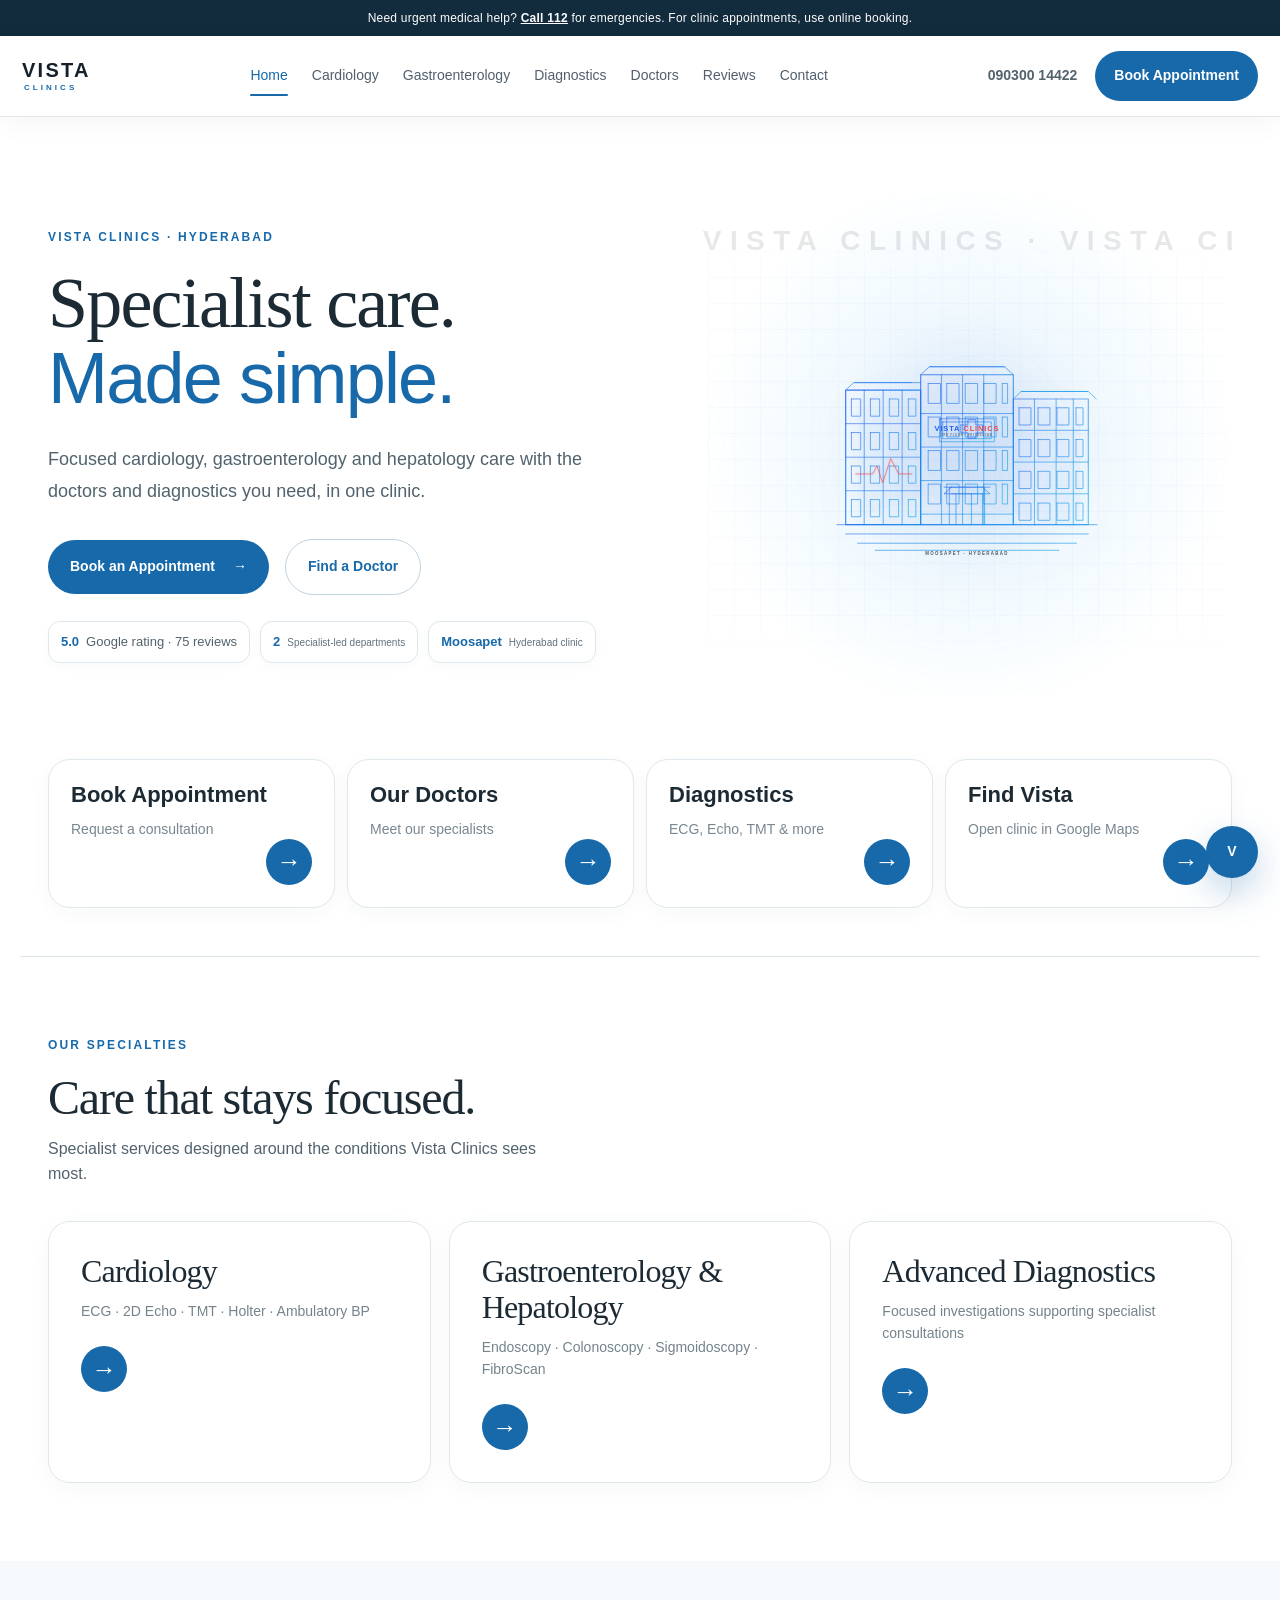
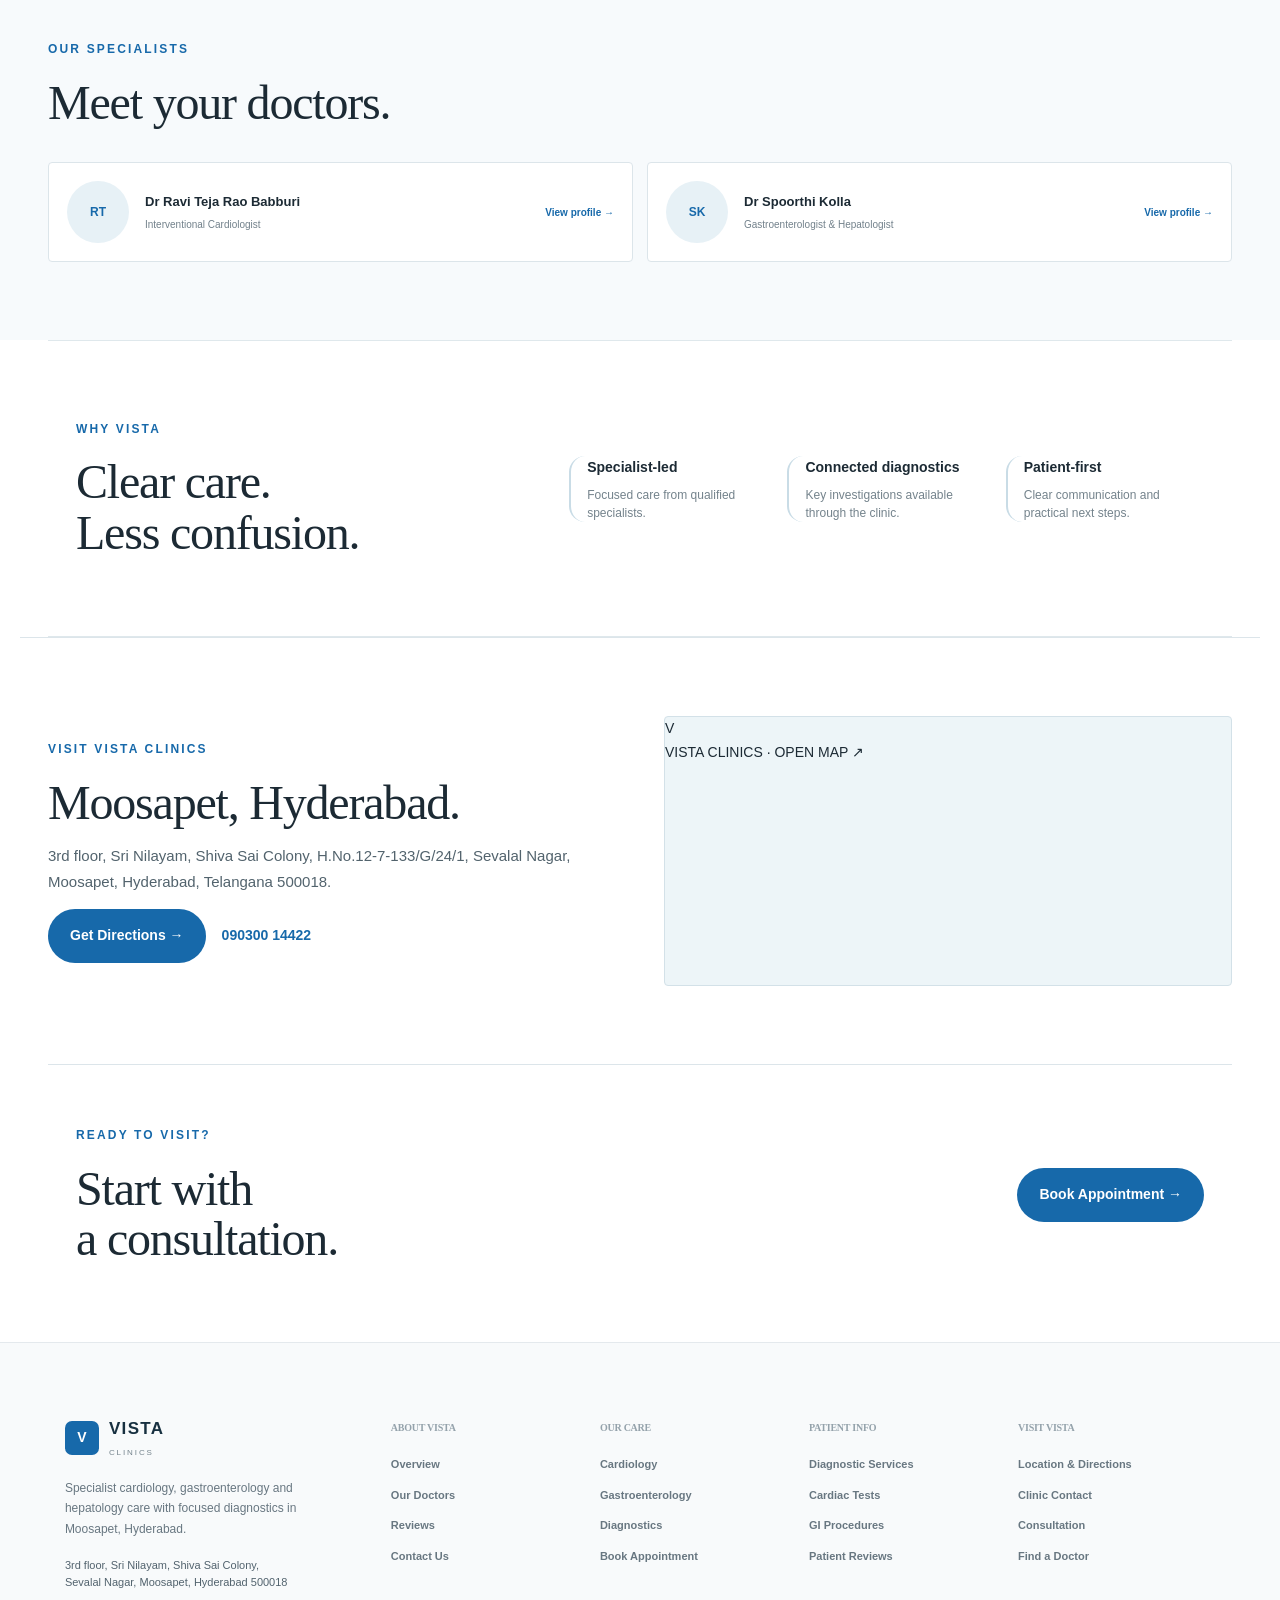
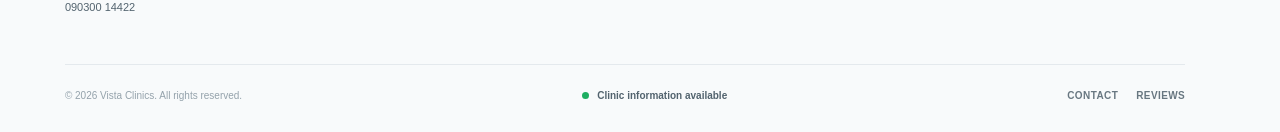
==== commit c568d81a: "Finish homepage map link and location card" ====
--- a/index.html
+++ b/index.html
@@ -6,7 +6,7 @@
 <title>Vista Clinics | Cardiology, Gastroenterology & Diagnostics | Hyderabad</title>
 <meta name="description" content="Vista Clinics, Moosapet, Hyderabad — specialist cardiology, gastroenterology and hepatology care with focused diagnostics and easy appointment access.">
 <meta name="robots" content="index,follow">
-<meta name="theme-color" content="#1769aa">
+<meta name="theme-color" content="#111827">
 <meta property="og:title" content="Vista Clinics | Specialist Care in Hyderabad">
 <meta property="og:description" content="Specialist cardiology, gastroenterology and diagnostics in Moosapet, Hyderabad.">
 <meta property="og:type" content="website">
@@ -25,7 +25,7 @@
 <div class="hero-blueprint" aria-label="Continuously animated four-floor, multi-block architectural blueprint of Vista Clinics"><div class="blueprint-marquee" aria-hidden="true"><span>VISTA CLINICS · VISTA CLINICS · VISTA CLINICS · VISTA CLINICS ·</span></div><svg class="draw-svg" viewBox="0 0 680 500" role="img" aria-hidden="true">
 <defs><linearGradient id="vistaLine" x1="0" y1="0" x2="1" y2="1"><stop offset="0" stop-color="#2563eb"/><stop offset="1" stop-color="#0ea5e9"/></linearGradient><linearGradient id="glassFill" x1="0" y1="0" x2="1" y2="1"><stop offset="0" stop-color="#2563eb" stop-opacity=".04"/><stop offset="1" stop-color="#0ea5e9" stop-opacity=".11"/></linearGradient></defs>
 <g class="blueprint-back" fill="rgba(37,99,235,.035)"><path class="back-block" pathLength="1" d="M92 414V150L248 100v264L92 414Z"/><path class="back-block" pathLength="1" d="M250 364V76L458 120v288L250 364Z"/><path class="back-block" pathLength="1" d="M454 410V132L596 176v268L454 410Z"/></g>
-<g class="blueprint-glass" fill="url(#glassFill)"><path class="glass-panel" d="M65 430V125H235V430Z"/><path class="glass-panel" d="M235 430V90H445V430Z"/><path class="glass-panel" d="M445 430V145H615V430Z"/></g>
+<g class="blueprint-glass" fill="url(#glassFill)"><path class="glass-panel" d="M65 430V125H235V430Z"/><path class="glass-panel" d="M235 430V90H445V430H235Z"/><path class="glass-panel" d="M445 430V145H615V430H445Z"/></g>
 <g class="blueprint-lines" fill="none" stroke="url(#vistaLine)" stroke-linecap="round" stroke-linejoin="round">
 <path class="draw-path phase-1" pathLength="1" d="M65 430V125H235V430H65Z"/><path class="draw-path phase-2" pathLength="1" d="M235 430V90H445V430H235Z"/><path class="draw-path phase-3" pathLength="1" d="M445 430V145H615V430H445Z"/>
 <path class="draw-path delay-1" pathLength="1" d="M65 201H235M65 277H235M65 353H235M235 178H445M235 254H445M235 330H445M235 406H445M445 216H615M445 288H615M445 360H615"/>
@@ -37,11 +37,11 @@
 </g>
 <g class="blueprint-sign" text-anchor="middle"><text x="340" y="218" style="font:800 17px Arial,Helvetica,sans-serif;letter-spacing:2px"><tspan class="vista-word">VISTA</tspan><tspan class="clinics-word"> CLINICS</tspan></text><text x="340" y="228" style="font:600 6px Arial,Helvetica,sans-serif;letter-spacing:1.7px;fill:#64707c">3RD FLOOR · SRI NILAYAM</text></g><g class="blueprint-labels" text-anchor="middle"><text x="340" y="499" style="font:700 10px Arial,Helvetica,sans-serif;letter-spacing:3px;fill:#16202a">MOOSAPET · HYDERABAD</text></g>
 </svg><span class="blueprint-glow"></span></div></section>
-<section class="quick-actions"><a href="book-consultation.html"><strong>Book Appointment</strong><small>Request a consultation</small><b aria-hidden="true">→</b></a><a href="doctors.html"><strong>Our Doctors</strong><small>Meet our specialists</small><b aria-hidden="true">→</b></a><a href="diagnostics.html"><strong>Diagnostics</strong><small>ECG, Echo, TMT & more</small><b aria-hidden="true">→</b></a><a href="contact.html"><strong>Find Vista</strong><small>Moosapet, Hyderabad</small><b aria-hidden="true">→</b></a></section>
+<section class="quick-actions"><a href="book-consultation.html"><strong>Book Appointment</strong><small>Request a consultation</small><b aria-hidden="true">→</b></a><a href="doctors.html"><strong>Our Doctors</strong><small>Meet our specialists</small><b aria-hidden="true">→</b></a><a href="diagnostics.html"><strong>Diagnostics</strong><small>ECG, Echo, TMT & more</small><b aria-hidden="true">→</b></a><a href="https://www.google.com/maps/search/?api=1&query=Vista%20Clinics%2C%203rd%20floor%2C%20Sri%20Nilayam%2C%20Shiva%20Sai%20Colony%2C%20H.No.12-7-133%2FG%2F24%2F1%2C%20Sevalal%20Nagar%2C%20Moosapet%2C%20Hyderabad%2C%20Telangana%20500018" target="_blank" rel="noopener"><strong>Find Vista</strong><small>Open clinic in Google Maps</small><b aria-hidden="true">→</b></a></section>
 <section class="home-section"><div class="home-section-title"><span>OUR SPECIALTIES</span><h2>Care that stays focused.</h2><p>Specialist services designed around the conditions Vista Clinics sees most.</p></div><div class="specialty-row"><a class="specialty-item" href="cardiology.html"><div><h3>Cardiology</h3><p>ECG · 2D Echo · TMT · Holter · Ambulatory BP</p></div><b aria-hidden="true">→</b></a><a class="specialty-item" href="gastroenterology.html"><div><h3>Gastroenterology & Hepatology</h3><p>Endoscopy · Colonoscopy · Sigmoidoscopy · FibroScan</p></div><b aria-hidden="true">→</b></a><a class="specialty-item" href="diagnostics.html"><div><h3>Advanced Diagnostics</h3><p>Focused investigations supporting specialist consultations</p></div><b aria-hidden="true">→</b></a></div></section>
 <section class="home-doctors"><div class="home-section-title"><span>OUR SPECIALISTS</span><h2>Meet your doctors.</h2></div><div class="doctor-row"><a href="doctors.html#ravi" class="doctor-strip"><div class="doctor-initial">RT</div><div><strong>Dr Ravi Teja Rao Babburi</strong><span>Interventional Cardiologist</span></div><b>View profile →</b></a><a href="doctors.html#spoorthi" class="doctor-strip"><div class="doctor-initial">SK</div><div><strong>Dr Spoorthi Kolla</strong><span>Gastroenterologist & Hepatologist</span></div><b>View profile →</b></a></div></section>
 <section class="home-trust"><div><span>WHY VISTA</span><h2>Clear care.<br>Less confusion.</h2></div><div class="trust-points"><p><b>Specialist-led</b><small>Focused care from qualified specialists.</small></p><p><b>Connected diagnostics</b><small>Key investigations available through the clinic.</small></p><p><b>Patient-first</b><small>Clear communication and practical next steps.</small></p></div></section>
-<section class="home-location"><div><span>VISIT VISTA CLINICS</span><h2>Moosapet, Hyderabad.</h2><p>3rd floor, Sri Nilayam, Shiva Sai Colony, H.No.12-7-133/G/24/1, Sevalal Nagar, Moosapet, Hyderabad, Telangana 500018.</p><div class="home-location-actions"><a class="home-btn primary" href="contact.html">Get Directions →</a><a class="home-phone" href="tel:09030014422">090300 14422</a></div></div><div class="mini-map"><div class="mini-road r1"></div><div class="mini-road r2"></div><div class="mini-pin">V</div><span>VISTA CLINICS</span></div></section>
+<section class="home-location"><div><span>VISIT VISTA CLINICS</span><h2>Moosapet, Hyderabad.</h2><p>3rd floor, Sri Nilayam, Shiva Sai Colony, H.No.12-7-133/G/24/1, Sevalal Nagar, Moosapet, Hyderabad, Telangana 500018.</p><div class="home-location-actions"><a class="home-btn primary" href="https://www.google.com/maps/search/?api=1&query=Vista%20Clinics%2C%203rd%20floor%2C%20Sri%20Nilayam%2C%20Shiva%20Sai%20Colony%2C%20H.No.12-7-133%2FG%2F24%2F1%2C%20Sevalal%20Nagar%2C%20Moosapet%2C%20Hyderabad%2C%20Telangana%20500018" target="_blank" rel="noopener">Get Directions →</a><a class="home-phone" href="tel:09030014422">090300 14422</a></div></div><a class="mini-map" href="https://www.google.com/maps/search/?api=1&query=Vista%20Clinics%2C%203rd%20floor%2C%20Sri%20Nilayam%2C%20Shiva%20Sai%20Colony%2C%20H.No.12-7-133%2FG%2F24%2F1%2C%20Sevalal%20Nagar%2C%20Moosapet%2C%20Hyderabad%2C%20Telangana%20500018" target="_blank" rel="noopener" aria-label="Open Vista Clinics in Google Maps"><div class="mini-road r1"></div><div class="mini-road r2"></div><div class="mini-pin">V</div><span>VISTA CLINICS · OPEN MAP ↗</span></a></section>
 <section class="home-final"><div><span>READY TO VISIT?</span><h2>Start with a consultation.</h2></div><a class="home-btn primary" href="book-consultation.html">Book Appointment →</a></section>
 </main>
 <footer class="vista-footer" data-vista-footer aria-label="Vista Clinics footer"></footer>
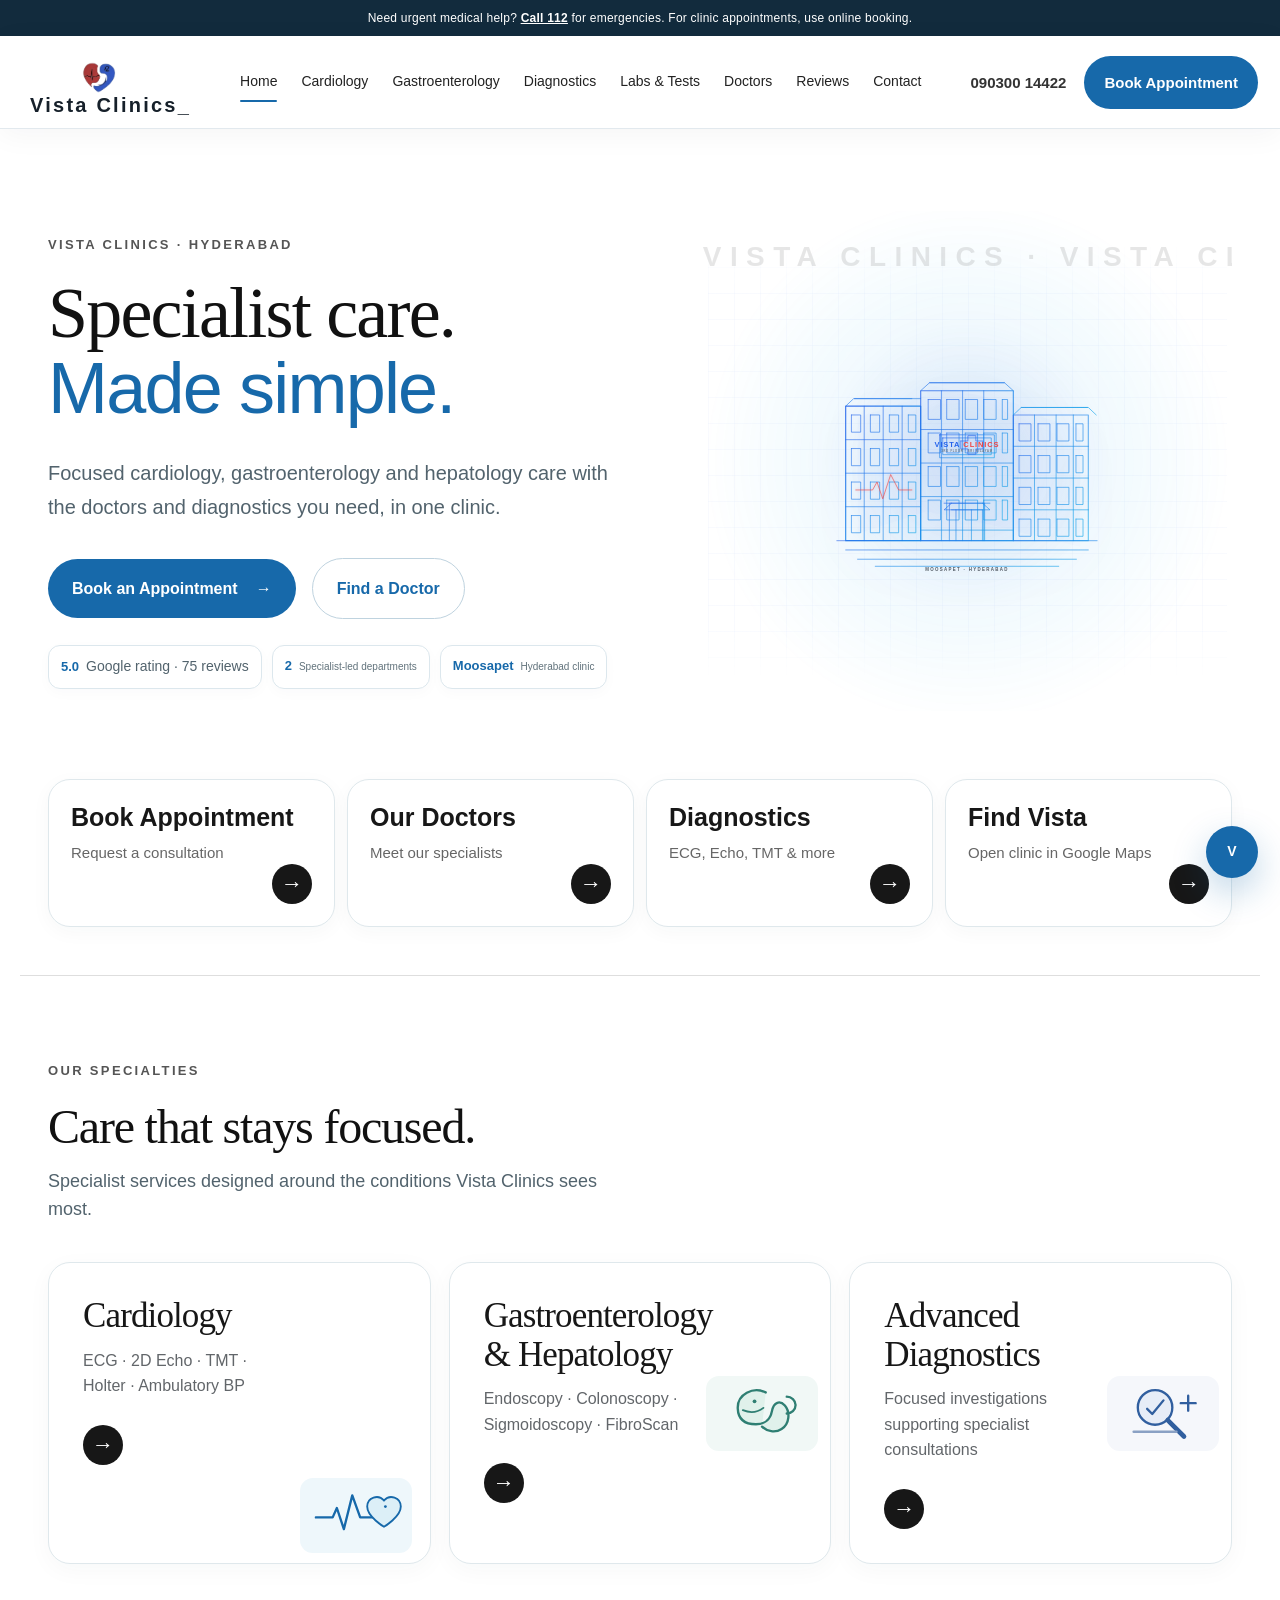
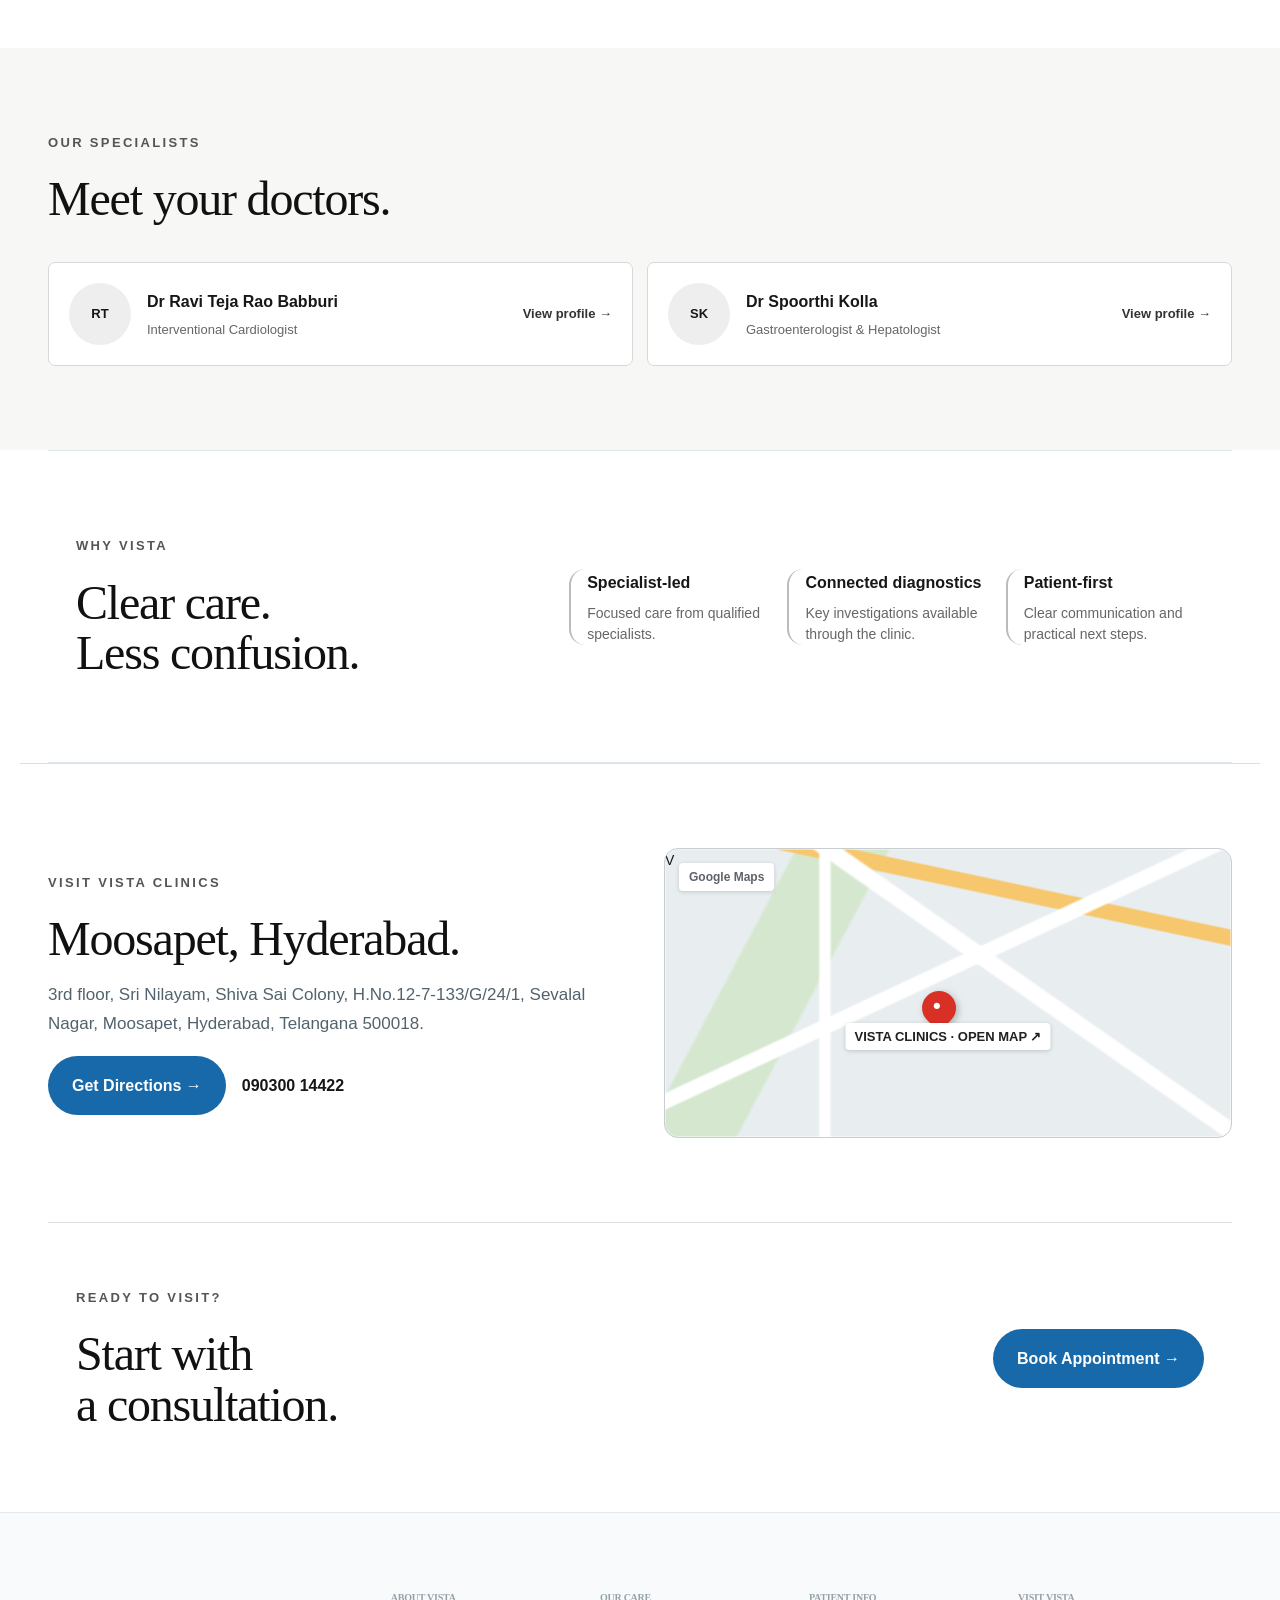
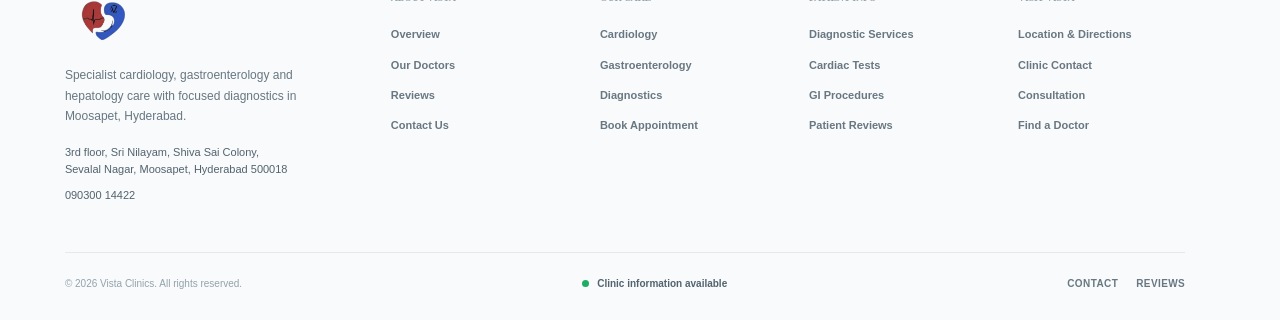
==== commit 48e87b12: "Add Labs & Tests to homepage navigation" ====
--- a/index.html
+++ b/index.html
@@ -19,7 +19,7 @@
 <script type="application/ld+json">{"@context":"https://schema.org","@type":"MedicalClinic","name":"Vista Clinics","address":{"@type":"PostalAddress","streetAddress":"Sri Nilayam, Shiva Sai Colony, H.No.12-7-133/G/24/1, Sevalal Nagar","addressLocality":"Moosapet","addressRegion":"Telangana","postalCode":"500018","addressCountry":"IN"},"telephone":"090300 14422","medicalSpecialty":["Cardiology","Gastroenterology","Hepatology"]}</script>
 </head>
 <body data-page="home">
-<header class="site-header home-header"><a class="brand" href="index.html" aria-label="Vista Clinics home"><span>VISTA</span><small>CLINICS</small></a><nav class="nav" aria-label="Main navigation"><a href="index.html">Home</a><a href="cardiology.html">Cardiology</a><a href="gastroenterology.html">Gastroenterology</a><a href="diagnostics.html">Diagnostics</a><a href="doctors.html">Doctors</a><a href="reviews.html">Reviews</a><a href="contact.html">Contact</a></nav><div class="header-actions"><a class="header-phone" href="tel:09030014422">090300 14422</a><a class="header-book" href="book-consultation.html">Book Appointment</a></div><button class="menu-toggle" aria-label="Open navigation" aria-expanded="false">☰</button></header>
+<header class="site-header home-header"><a class="brand" href="index.html" aria-label="Vista Clinics home"><span>VISTA</span><small>CLINICS</small></a><nav class="nav" aria-label="Main navigation"><a href="index.html">Home</a><a href="cardiology.html">Cardiology</a><a href="gastroenterology.html">Gastroenterology</a><a href="diagnostics.html">Diagnostics</a><a href="labs.html">Labs & Tests</a><a href="doctors.html">Doctors</a><a href="reviews.html">Reviews</a><a href="contact.html">Contact</a></nav><div class="header-actions"><a class="header-phone" href="tel:09030014422">090300 14422</a><a class="header-book" href="book-consultation.html">Book Appointment</a></div><button class="menu-toggle" aria-label="Open navigation" aria-expanded="false">☰</button></header>
 <main>
 <section class="home-hero"><div class="home-hero-copy"><span class="home-label">VISTA CLINICS · HYDERABAD</span><h1>Specialist care.<br><span>Made simple.</span></h1><p>Focused cardiology, gastroenterology and hepatology care with the doctors and diagnostics you need, in one clinic.</p><div class="home-actions"><a class="home-btn primary" href="book-consultation.html">Book an Appointment <b>→</b></a><a class="home-btn secondary" href="doctors.html">Find a Doctor</a></div><div class="hero-trust-strip" aria-label="Vista Clinics trust indicators"><a href="reviews.html"><strong>5.0</strong><span>Google rating · 75 reviews</span></a><span><strong>2</strong><span>Specialist-led departments</span></span><span><strong>Moosapet</strong><span>Hyderabad clinic</span></span></div></div>
 <div class="hero-blueprint" aria-label="Continuously animated four-floor, multi-block architectural blueprint of Vista Clinics"><div class="blueprint-marquee" aria-hidden="true"><span>VISTA CLINICS · VISTA CLINICS · VISTA CLINICS · VISTA CLINICS ·</span></div><svg class="draw-svg" viewBox="0 0 680 500" role="img" aria-hidden="true">
--- a/assets/css/home.css
+++ b/assets/css/home.css
@@ -1 +1 @@
-:root{--v-blue:#1769aa;--v-dark:#173040;--v-text:#1c2a34;--v-muted:#687781;--v-line:#dce5ea;--v-soft:#f5f9fb}body[data-page="home"]{background:#fff;color:var(--v-text)}body[data-page="home"] .site-header{padding:15px max(22px,calc((100% - 1240px)/2));box-shadow:0 2px 16px rgba(20,45,60,.05)}body[data-page="home"] .home-header .nav{gap:24px}body[data-page="home"] .home-header .nav a{font-size:14px}.header-actions{display:flex;align-items:center;gap:18px}.header-phone{font-size:14px;font-weight:600;color:#52636e}.header-book{background:var(--v-blue);color:#fff;padding:13px 19px;border-radius:6px;font-size:14px;font-weight:700}.header-book:hover{background:#0f4f82}.home-hero{max-width:1240px;margin:auto;min-height:560px;padding:78px 28px 64px;display:grid;grid-template-columns:1.05fr .95fr;gap:70px;align-items:center}.home-label,.home-section-title>span,.home-trust>div>span,.home-location>div>span,.home-final>div>span{display:block;color:var(--v-blue);font-size:12px;letter-spacing:.18em;font-weight:800;margin-bottom:18px}.home-hero h1{font-family:'Playfair Display',serif;font-size:clamp(58px,6.4vw,88px);line-height:1.02;letter-spacing:-.045em;font-weight:500;margin:0}.home-hero h1 span{color:var(--v-blue)}.home-hero-copy>p{max-width:610px;color:var(--v-muted);font-size:18px;line-height:1.75;margin:26px 0 32px}.home-actions,.home-location-actions{display:flex;align-items:center;gap:16px}.home-btn{display:inline-flex;align-items:center;justify-content:center;gap:18px;padding:15px 22px;border-radius:6px;font-size:14px;font-weight:800;transition:.2s}.home-btn.primary{background:var(--v-blue);color:#fff}.home-btn.primary:hover{background:#0f4f82;transform:translateY(-1px)}.home-btn.secondary{border:1px solid #bfd0da;color:#355361;background:#fff}.home-btn.secondary:hover{border-color:var(--v-blue);color:var(--v-blue)}.hero-trust-strip{display:flex;gap:30px;flex-wrap:wrap;margin-top:34px}.hero-trust-strip>a,.hero-trust-strip>span{display:flex;align-items:baseline;gap:8px;color:#657680}.hero-trust-strip strong{font-size:20px;color:var(--v-blue)}.hero-trust-strip span span,.hero-trust-strip>a span{font-size:13px}.quick-actions{max-width:1240px;margin:auto;padding:0 28px 68px;display:grid;grid-template-columns:repeat(4,1fr);gap:14px}.quick-actions>a{position:relative;min-height:190px;padding:30px;border:1px solid var(--v-line);background:#fff;border-radius:14px;display:flex;flex-direction:column;justify-content:space-between;transition:transform .2s,box-shadow .2s,border-color .2s}.quick-actions>a:hover{background:#fff;z-index:1;transform:translateY(-4px);box-shadow:0 16px 35px rgba(20,45,60,.09);border-color:#aac8d8}.quick-actions>a>span{display:none}.quick-actions strong{display:block;font-size:22px;line-height:1.2;max-width:210px}.quick-actions small{display:block;color:#788790;font-size:14px;margin-top:10px;line-height:1.45}.quick-actions b{width:46px;height:46px;border-radius:50%;display:grid;place-items:center;background:var(--v-blue);color:#fff;font-size:25px;line-height:1;align-self:flex-end;transition:transform .2s,background .2s}.quick-actions>a:hover b{transform:translateX(4px);background:#0f4f82}.home-section,.home-doctors,.home-location{max-width:1240px;margin:auto;padding:78px 28px}.home-section{border-top:1px solid var(--v-line)}.home-section-title{margin-bottom:34px}.home-section-title h2,.home-trust h2,.home-location h2,.home-final h2{font-family:'Playfair Display',serif;font-size:clamp(40px,4.2vw,58px);line-height:1.08;letter-spacing:-.035em;font-weight:500;margin:0}.home-section-title p{max-width:650px;color:var(--v-muted);font-size:16px;margin:12px 0 0;line-height:1.6}.specialty-row{display:grid;grid-template-columns:repeat(3,1fr);border:1px solid var(--v-line);border-radius:14px;overflow:hidden}.specialty-item{min-height:250px;padding:32px;display:flex;flex-direction:column;border-right:1px solid var(--v-line);background:#fff}.specialty-item:last-child{border-right:0}.specialty-item:hover{background:#f7fafc}.specialty-item>span{display:none}.specialty-item h3{font-family:'Playfair Display',serif;font-size:32px;line-height:1.12;font-weight:500;margin:auto 0 10px}.specialty-item p{font-size:14px;color:#74838c;margin:0;line-height:1.6;max-width:330px}.specialty-item>b{width:46px;height:46px;border-radius:50%;display:grid;place-items:center;background:var(--v-blue);color:#fff;font-size:25px;line-height:1;margin-top:24px;transition:transform .2s}.specialty-item:hover>b{transform:translateX(4px);background:#0f4f82}.home-doctors{background:#f7fafc;max-width:none;padding-left:max(28px,calc((100% - 1184px)/2));padding-right:max(28px,calc((100% - 1184px)/2))}.home-doctors .home-section-title{max-width:1184px;margin-left:auto;margin-right:auto}.doctor-row{max-width:1184px;margin:auto;display:grid;grid-template-columns:1fr 1fr;gap:14px}.doctor-strip{display:grid;grid-template-columns:62px 1fr auto;gap:16px;align-items:center;padding:18px;background:#fff;border:1px solid var(--v-line);border-radius:4px}.doctor-strip:hover{border-color:#a9c6d6;box-shadow:0 8px 24px rgba(20,45,60,.06)}.doctor-initial{width:62px;height:62px;border-radius:50%;background:#e7f1f6;color:var(--v-blue);display:grid;place-items:center;font-size:12px;font-weight:800}.doctor-strip strong{display:block;font-size:13px}.doctor-strip span{display:block;font-size:10px;color:#72818b;margin-top:3px}.doctor-strip b{font-size:10px;color:var(--v-blue);white-space:nowrap}.home-trust{max-width:1184px;margin:auto;padding:78px 28px;display:grid;grid-template-columns:.8fr 1.2fr;gap:70px;align-items:center}.trust-points{display:grid;grid-template-columns:repeat(3,1fr);gap:20px}.trust-points p{margin:0;padding-left:16px;border-left:2px solid #c9dce6}.trust-points b{display:block;font-size:14px}.trust-points small{display:block;color:#74838c;font-size:12px;line-height:1.5;margin-top:6px}.home-location{border-top:1px solid var(--v-line);display:grid;grid-template-columns:1fr 1fr;gap:70px;align-items:center}.home-location>div:first-child p{color:var(--v-muted);font-size:15px;line-height:1.7;max-width:560px}.home-phone{font-size:14px;color:var(--v-blue);font-weight:800}.mini-map{height:270px;background:#edf5f8;border:1px solid #d3e1e8;border-radius:4px;position:relative;overflow:hidden}.home-final{max-width:1184px;margin:auto;padding:60px 28px 78px;display:flex;justify-content:space-between;align-items:center;border-top:1px solid var(--v-line)}body[data-page="home"] footer{max-width:none;background:#f7fafc;padding-left:max(28px,calc((100% - 1184px)/2));padding-right:max(28px,calc((100% - 1184px)/2))}@keyframes v-pulse{0%{opacity:.65;transform:translate(-50%,-50%) scale(.75)}70%,100%{opacity:0;transform:translate(-50%,-50%) scale(1.5)}}@media(max-width:900px){body[data-page="home"] .home-header .nav{gap:12px}.header-actions{display:none!important}.home-hero{grid-template-columns:1fr;gap:35px;padding-top:52px}.quick-actions{grid-template-columns:1fr 1fr}.specialty-row,.doctor-row,.home-location{grid-template-columns:1fr}.specialty-item{border-right:0;border-bottom:1px solid var(--v-line)}.specialty-item:last-child{border-bottom:0}.home-trust{grid-template-columns:1fr;gap:30px}.trust-points{grid-template-columns:1fr 1fr}}@media(max-width:760px){body[data-page="home"] .site-header{padding:12px 18px}.home-hero{padding:45px 20px 35px}.home-hero h1{font-size:clamp(52px,14vw,66px)}.home-hero-copy>p{font-size:16px}.home-actions{flex-direction:column;align-items:stretch}.home-btn{font-size:16px;padding:16px 20px}.quick-actions{padding:0 20px 48px;grid-template-columns:1fr}.quick-actions>a{min-height:170px;padding:28px}.quick-actions strong{font-size:25px}.quick-actions small{font-size:15px}.quick-actions b,.specialty-item>b{width:52px;height:52px;font-size:29px}.home-section,.home-doctors,.home-location,.home-trust,.home-final{padding:58px 20px}.home-section-title h2,.home-trust h2,.home-location h2,.home-final h2{font-size:clamp(40px,11vw,52px)}.home-section-title p{font-size:16px}.specialty-item{min-height:205px;padding:30px}.specialty-item h3{font-size:32px}.specialty-item p{font-size:15px}.doctor-strip{grid-template-columns:54px 1fr}.doctor-initial{width:54px;height:54px}.doctor-strip b{grid-column:2}.trust-points{grid-template-columns:1fr}.home-location-actions,.home-final{align-items:flex-start;flex-direction:column}.mini-map{height:220px}.home-final{gap:25px}.home-final .home-btn{width:100%}}+:root{--v-blue:#1769aa;--v-dark:#111827;--v-text:#171717;--v-muted:#5f6368;--v-line:#dedede;--v-soft:#f7f7f5}body[data-page="home"]{background:#fff;color:var(--v-text)}body[data-page="home"] .site-header{padding:15px max(22px,calc((100% - 1240px)/2));box-shadow:0 2px 16px rgba(0,0,0,.05);background:#fff}body[data-page="home"] .home-header .nav{gap:24px}body[data-page="home"] .home-header .nav a{font-size:15px;color:#222}.header-actions{display:flex;align-items:center;gap:18px}.header-phone{font-size:15px;font-weight:600;color:#333}.header-book{background:#171717;color:#fff;padding:14px 20px;border-radius:7px;font-size:15px;font-weight:700}.header-book:hover{background:#333}.home-hero{max-width:1240px;margin:auto;min-height:590px;padding:82px 28px 68px;display:grid;grid-template-columns:1.05fr .95fr;gap:70px;align-items:center}.home-label,.home-section-title>span,.home-trust>div>span,.home-location>div>span,.home-final>div>span{display:block;color:#555;font-size:13px;letter-spacing:.18em;font-weight:800;margin-bottom:20px}.home-hero h1{font-family:'Playfair Display',serif;font-size:clamp(64px,7vw,96px);line-height:1.01;letter-spacing:-.045em;font-weight:500;margin:0;color:#111}.home-hero h1 span{color:#1769aa}.home-hero-copy>p{max-width:650px;color:#4f5357;font-size:20px;line-height:1.7;margin:28px 0 34px}.home-actions,.home-location-actions{display:flex;align-items:center;gap:16px}.home-btn{display:inline-flex;align-items:center;justify-content:center;gap:18px;padding:16px 24px;border-radius:7px;font-size:16px;font-weight:800;transition:.2s}.home-btn.primary{background:#171717;color:#fff}.home-btn.primary:hover{background:#333;transform:translateY(-1px)}.home-btn.secondary{border:1px solid #aaa;color:#171717;background:#fff}.home-btn.secondary:hover{border-color:#171717;background:#f7f7f7}.hero-trust-strip{display:flex;gap:30px;flex-wrap:wrap;margin-top:36px}.hero-trust-strip>a,.hero-trust-strip>span{display:flex;align-items:baseline;gap:8px;color:#555}.hero-trust-strip strong{font-size:22px;color:#171717}.hero-trust-strip span span,.hero-trust-strip>a span{font-size:14px}.quick-actions{max-width:1240px;margin:auto;padding:0 28px 72px;display:grid;grid-template-columns:repeat(4,1fr);gap:14px}.quick-actions>a{position:relative;min-height:200px;padding:32px;border:1px solid #d7d7d7;background:#fff;border-radius:14px;display:flex;flex-direction:column;justify-content:space-between;transition:transform .2s,box-shadow .2s,border-color .2s}.quick-actions>a:hover{background:#fff;z-index:1;transform:translateY(-4px);box-shadow:0 16px 35px rgba(0,0,0,.08);border-color:#999}.quick-actions>a>span{display:none}.quick-actions strong{display:block;font-size:25px;line-height:1.2;max-width:230px;color:#171717}.quick-actions small{display:block;color:#666;font-size:15px;margin-top:10px;line-height:1.45}.quick-actions b{width:44px;height:44px;border-radius:50%;display:grid;place-items:center;background:#171717;color:#fff;font-size:24px;line-height:1;align-self:flex-end;transition:transform .2s,background .2s}.quick-actions>a:hover b{transform:translateX(4px);background:#333}.home-section,.home-doctors,.home-location{max-width:1240px;margin:auto;padding:84px 28px}.home-section{border-top:1px solid #dedede}.home-section-title{margin-bottom:38px}.home-section-title h2,.home-trust h2,.home-location h2,.home-final h2{font-family:'Playfair Display',serif;font-size:clamp(46px,4.8vw,64px);line-height:1.06;letter-spacing:-.035em;font-weight:500;margin:0;color:#111}.home-section-title p{max-width:700px;color:#5f6368;font-size:18px;margin:14px 0 0;line-height:1.6}.specialty-row{display:grid;grid-template-columns:repeat(3,1fr);border:1px solid #d7d7d7;border-radius:14px;overflow:hidden}.specialty-item{min-height:270px;padding:34px;display:flex;flex-direction:column;border-right:1px solid #d7d7d7;background:#fff}.specialty-item:last-child{border-right:0}.specialty-item:hover{background:#fafafa}.specialty-item>span{display:none}.specialty-item h3{font-family:'Playfair Display',serif;font-size:35px;line-height:1.1;font-weight:500;margin:auto 0 12px;color:#171717}.specialty-item p{font-size:16px;color:#62666a;margin:0;line-height:1.6;max-width:330px}.specialty-item>b{width:44px;height:44px;border-radius:50%;display:grid;place-items:center;background:#171717;color:#fff;font-size:24px;line-height:1;margin-top:26px;transition:transform .2s}.specialty-item:hover>b{transform:translateX(4px);background:#333}.home-doctors{background:#f7f7f5;max-width:none;padding-left:max(28px,calc((100% - 1184px)/2));padding-right:max(28px,calc((100% - 1184px)/2))}.home-doctors .home-section-title{max-width:1184px;margin-left:auto;margin-right:auto}.doctor-row{max-width:1184px;margin:auto;display:grid;grid-template-columns:1fr 1fr;gap:14px}.doctor-strip{display:grid;grid-template-columns:62px 1fr auto;gap:16px;align-items:center;padding:20px;background:#fff;border:1px solid #d8d8d8;border-radius:7px}.doctor-strip:hover{border-color:#999;box-shadow:0 8px 24px rgba(0,0,0,.06)}.doctor-initial{width:62px;height:62px;border-radius:50%;background:#eee;color:#171717;display:grid;place-items:center;font-size:13px;font-weight:800}.doctor-strip strong{display:block;font-size:16px;color:#171717}.doctor-strip span{display:block;font-size:13px;color:#666;margin-top:4px}.doctor-strip b{font-size:13px;color:#333;white-space:nowrap}.home-trust{max-width:1184px;margin:auto;padding:84px 28px;display:grid;grid-template-columns:.8fr 1.2fr;gap:70px;align-items:center}.trust-points{display:grid;grid-template-columns:repeat(3,1fr);gap:20px}.trust-points p{margin:0;padding-left:16px;border-left:2px solid #bbb}.trust-points b{display:block;font-size:16px}.trust-points small{display:block;color:#666;font-size:14px;line-height:1.5;margin-top:7px}.home-location{border-top:1px solid #dedede;display:grid;grid-template-columns:1fr 1fr;gap:70px;align-items:center}.home-location>div:first-child p{color:#555;font-size:17px;line-height:1.7;max-width:600px}.home-phone{font-size:16px;color:#171717;font-weight:800}.mini-map{height:290px;background-color:#e8edf0;background-image:linear-gradient(155deg,transparent 0 44%,#fff 44.5% 47%,transparent 47.5% 100%),linear-gradient(35deg,transparent 0 57%,#fff 57.5% 60%,transparent 60.5% 100%),linear-gradient(90deg,transparent 0 27%,#fff 27.5% 29%,transparent 29.5% 100%),linear-gradient(12deg,transparent 0 76%,#f6c76d 76.5% 80%,transparent 80.5% 100%),linear-gradient(118deg,transparent 0 18%,#d5e8cf 18.5% 31%,transparent 31.5% 100%);border:1px solid #c7cdd1;border-radius:14px;position:relative;overflow:hidden;display:block;cursor:pointer;box-shadow:inset 0 0 0 1px rgba(255,255,255,.45)}.mini-map:before{content:'Google Maps';position:absolute;top:14px;left:14px;background:#fff;border-radius:4px;padding:7px 10px;color:#5f6368;font:600 12px Arial,sans-serif;letter-spacing:0;box-shadow:0 1px 4px rgba(0,0,0,.16);z-index:2}.mini-map:after{content:'•';position:absolute;left:50%;top:50%;transform:translate(-50%,-58%);width:34px;height:34px;border-radius:50% 50% 50% 0;background:#d93025;color:#fff;font:700 22px Arial,sans-serif;line-height:28px;text-align:center;rotate:-45deg;box-shadow:0 3px 7px rgba(0,0,0,.25);z-index:3}.mini-map span{position:absolute;left:50%;top:calc(50% + 30px);transform:translateX(-50%);color:#202124!important;background:#fff;padding:6px 9px;border-radius:4px;font:700 13px Arial,sans-serif!important;letter-spacing:0!important;box-shadow:0 1px 4px rgba(0,0,0,.18);z-index:4;white-space:nowrap}.mini-map:hover{border-color:#777;box-shadow:0 12px 28px rgba(0,0,0,.08)}.home-final{max-width:1184px;margin:auto;padding:64px 28px 82px;display:flex;justify-content:space-between;align-items:center;border-top:1px solid #dedede}body[data-page="home"] footer{max-width:none;background:#111;padding-left:max(28px,calc((100% - 1184px)/2));padding-right:max(28px,calc((100% - 1184px)/2))}@keyframes v-pulse{0%{opacity:.65;transform:translate(-50%,-50%) scale(.75)}70%,100%{opacity:0;transform:translate(-50%,-50%) scale(1.5)}}@media(max-width:900px){body[data-page="home"] .home-header .nav{gap:12px}.header-actions{display:none!important}.home-hero{grid-template-columns:1fr;gap:35px;padding-top:56px}.quick-actions{grid-template-columns:1fr 1fr}.specialty-row,.doctor-row,.home-location{grid-template-columns:1fr}.specialty-item{border-right:0;border-bottom:1px solid #d7d7d7}.specialty-item:last-child{border-bottom:0}.home-trust{grid-template-columns:1fr;gap:30px}.trust-points{grid-template-columns:1fr 1fr}}@media(max-width:760px){body[data-page="home"] .site-header{padding:12px 18px}.home-hero{padding:48px 20px 38px}.home-hero h1{font-size:clamp(54px,15vw,72px)}.home-hero-copy>p{font-size:17px}.home-actions{flex-direction:column;align-items:stretch}.home-btn{font-size:17px;padding:17px 20px}.quick-actions{padding:0 20px 50px;grid-template-columns:1fr}.quick-actions>a{min-height:180px;padding:30px}.quick-actions strong{font-size:27px}.quick-actions small{font-size:16px}.quick-actions b,.specialty-item>b{width:44px;height:44px;font-size:24px}.home-section,.home-doctors,.home-location,.home-trust,.home-final{padding:62px 20px}.home-section-title h2,.home-trust h2,.home-location h2,.home-final h2{font-size:clamp(44px,12vw,56px)}.home-section-title p{font-size:17px}.specialty-item{min-height:220px;padding:32px}.specialty-item h3{font-size:34px}.specialty-item p{font-size:16px}.doctor-strip{grid-template-columns:54px 1fr}.doctor-initial{width:54px;height:54px}.doctor-strip b{grid-column:2}.trust-points{grid-template-columns:1fr}.home-location-actions,.home-final{align-items:flex-start;flex-direction:column}.mini-map{height:230px}.home-final{gap:25px}.home-final .home-btn{width:100%}}
--- a/assets/css/vista-ui-fixes.css
+++ b/assets/css/vista-ui-fixes.css
@@ -35,7 +35,6 @@
 body[data-page="cardiology"] .page-hero,body[data-page="gastroenterology"] .page-hero,body[data-page="diagnostics"] .page-hero{max-width:1184px;margin:0 auto;padding:72px 28px 48px}
 body[data-page="cardiology"] .page-hero h1,body[data-page="gastroenterology"] .page-hero h1,body[data-page="diagnostics"] .page-hero h1{max-width:760px}
 body[data-page="cardiology"] .page-hero p,body[data-page="gastroenterology"] .page-hero p,body[data-page="diagnostics"] .page-hero p{max-width:620px;margin:18px 0 0;color:#52636d!important;font-size:15px;line-height:1.7}
-/* Service cards: no enclosing grey/outlined wrapper; the cards are the visual units. */
 .service-list{display:grid!important;grid-template-columns:repeat(3,minmax(0,1fr));gap:18px!important;align-items:stretch!important;border:0!important;background:transparent!important;border-radius:0!important;box-shadow:none!important;padding:0!important}
 .service-item{min-height:0!important;height:auto!important;margin:0!important;padding:26px!important;border:1px solid #dfe8ec!important;border-radius:22px!important;background:#fff!important;box-shadow:0 7px 26px rgba(25,55,70,.045)!important;display:grid!important;grid-template-columns:auto 1fr auto!important;grid-template-rows:auto auto!important;column-gap:16px!important;align-content:start!important;transition:transform .22s ease,box-shadow .22s ease,border-color .22s ease,background .22s ease}
 .service-item:hover{transform:translateY(-3px);border-color:#a9c8db!important;box-shadow:0 14px 34px rgba(25,55,70,.08)!important;background:#fbfdfe!important}
@@ -80,6 +79,15 @@
 body[data-page="home"] .home-location{gap:48px}
 body[data-page="home"] .mini-map{min-height:270px}
 
+/* Original specialty artwork */
+body[data-page="home"] .specialty-item{position:relative;overflow:hidden;background-repeat:no-repeat;background-size:112px auto;padding-right:150px!important}
+body[data-page="home"] .specialty-item:nth-child(1){background-image:url('../images/cardiology.svg');background-position:right 18px bottom 10px}
+body[data-page="home"] .specialty-item:nth-child(2){background-image:url('../images/gastroenterology.svg');background-position:right 12px center}
+body[data-page="home"] .specialty-item:nth-child(3){background-image:url('../images/diagnostics.svg');background-position:right 12px center}
+
+/* Medium proceed arrows */
+body[data-page="home"] .quick-actions b,body[data-page="home"] .specialty-item>b{width:40px!important;height:40px!important;font-size:22px!important}
+
 .section,.page-hero,.doctors-directory,.home-section,.home-doctors,.home-location,.home-trust,.home-final{position:relative}
 img,svg,video{max-width:100%;height:auto}
 
@@ -89,13 +97,14 @@
 .service-item:last-child:nth-child(odd){grid-column:auto}
 }
 @media(max-width:800px){
-.site-header{padding:12px 18px!important;flex-wrap:wrap;gap:8px}.menu-toggle{display:block!important;margin-left:auto}.nav{display:none!important;width:100%;flex-direction:column;align-items:stretch;gap:0!important;padding:8px 0 4px;border-top:1px solid #e7eef2;margin-top:6px}.nav.open{display:flex!important}.nav a{padding:11px 4px!important;font-size:14px!important}.nav a.active:after{display:none}.urgent-bar,.doctors-emergency{font-size:11px!important;padding:8px 14px!important}.service-list{grid-template-columns:1fr!important}.service-item{padding:22px!important}body[data-page="home"] .quick-actions{grid-template-columns:1fr 1fr!important}.home-section-title h2,.section-head h2,.page-hero h1,.home-location h2,.home-final h2{max-width:16ch}body[data-page="home"] .home-hero{grid-template-columns:1fr;gap:20px}body[data-page="home"] .hero-blueprint{min-height:320px;margin-top:-10px}body[data-page="home"] .draw-svg{width:min(100%,520px)}}
+.site-header{padding:12px 18px!important;flex-wrap:wrap;gap:8px}.menu-toggle{display:block!important;margin-left:auto}.nav{display:none!important;width:100%;flex-direction:column;align-items:stretch;gap:0!important;padding:8px 0 4px;border-top:1px solid #e7eef2;margin-top:6px}.nav.open{display:flex!important}.nav a{padding:11px 4px!important;font-size:14px!important}.nav a.active:after{display:none}.urgent-bar,.doctors-emergency{font-size:11px!important;padding:8px 14px!important}.service-list{grid-template-columns:1fr!important}.service-item{padding:22px!important}body[data-page="home"] .quick-actions{grid-template-columns:1fr 1fr!important}.home-section-title h2,.section-head h2,.page-hero h1,.home-location h2,.home-final h2{max-width:16ch}body[data-page="home"] .home-hero{grid-template-columns:1fr;gap:20px}body[data-page="home"] .hero-blueprint{min-height:320px;margin-top:-10px}body[data-page="home"] .draw-svg{width:min(100%,520px)}body[data-page="home"] .specialty-item{padding-right:130px!important;background-size:96px auto}body[data-page="home"] .specialty-item:nth-child(1){background-position:right 14px bottom 8px}body[data-page="home"] .specialty-item:nth-child(2),body[data-page="home"] .specialty-item:nth-child(3){background-position:right 10px center}}
 @media(max-width:560px){
-body{padding-bottom:70px!important}body[data-page="home"]{padding-bottom:70px!important}body[data-page="home"] .quick-actions{grid-template-columns:1fr!important;padding-left:20px;padding-right:20px}body[data-page="home"] .quick-actions>a{min-height:100px}.actions,.home-actions{flex-direction:column;align-items:stretch}.actions .btn,.home-actions .home-btn{width:100%}body[data-page="cardiology"] .page-hero,body[data-page="gastroenterology"] .page-hero,body[data-page="diagnostics"] .page-hero{padding:52px 20px 36px}.service-item{grid-template-columns:auto 1fr!important}.service-item:after{display:none}body[data-page="home"] .hero-trust-strip{display:grid;grid-template-columns:1fr;max-width:none}body[data-page="home"] .hero-trust-strip>a,body[data-page="home"] .hero-trust-strip>span{width:100%}body[data-page="home"] .hero-blueprint{min-height:260px;margin-top:-20px}body[data-page="home"] .blueprint-lines{stroke-width:1.8}}
+body{padding-bottom:70px!important}body[data-page="home"]{padding-bottom:70px!important}body[data-page="home"] .quick-actions{grid-template-columns:1fr!important;padding-left:20px;padding-right:20px}body[data-page="home"] .quick-actions>a{min-height:100px}.actions,.home-actions{flex-direction:column;align-items:stretch}.actions .btn,.home-actions .home-btn{width:100%}body[data-page="cardiology"] .page-hero,body[data-page="gastroenterology"] .page-hero,body[data-page="diagnostics"] .page-hero{padding:52px 20px 36px}.service-item{grid-template-columns:auto 1fr!important}.service-item:after{display:none}body[data-page="home"] .hero-trust-strip{display:grid;grid-template-columns:1fr;max-width:none}body[data-page="home"] .hero-trust-strip>a,body[data-page="home"] .hero-trust-strip>span{width:100%}body[data-page="home"] .hero-blueprint{min-height:260px;margin-top:-20px}body[data-page="home"] .blueprint-lines{stroke-width:1.8}
+body[data-page="home"] .quick-actions b,body[data-page="home"] .specialty-item>b{width:40px!important;height:40px!important;font-size:22px!important;font-size:22px!important}body[data-page="home"] .specialty-item{padding-right:112px!important;background-size:84px auto}body[data-page="home"] .specialty-item:nth-child(1){background-position:right 12px bottom 8px}body[data-page="home"] .specialty-item:nth-child(2),body[data-page="home"] .specialty-item:nth-child(3){background-position:right 8px center}}
 
 /* Dedicated mobile booking rail */
 .mobile-booking-rail{display:none}
 @media(max-width:560px){.mobile-booking-rail{position:fixed;left:12px;right:12px;bottom:12px;z-index:90;display:flex;align-items:center;justify-content:space-between;gap:12px;padding:10px 12px 10px 14px;background:rgba(255,255,255,.96);border:1px solid #d5e2e9;border-radius:18px;box-shadow:0 12px 36px rgba(22,32,42,.16);backdrop-filter:blur(16px)}.mobile-booking-rail span{font-size:11px;font-weight:700;color:#42545e}.mobile-booking-rail a{display:inline-flex;align-items:center;justify-content:center;min-height:40px;padding:0 16px;border-radius:999px;background:#1769aa;color:#fff;font:700 12px Arial,Helvetica,sans-serif;text-decoration:none;white-space:nowrap}.mobile-booking-rail a:active{transform:translateY(1px)}}
 
 /* Reduced-motion accessibility */
-@media(prefers-reduced-motion:reduce){html{scroll-behavior:auto!important}*,*:before,*:after{animation-duration:.01ms!important;animation-iteration-count:1!important;transition-duration:.01ms!important;scroll-behavior:auto!important}}
+@media(prefers-reduced-motion:reduce){*{scroll-behavior:auto!important;animation-duration:.01ms!important;animation-iteration-count:1!important;transition-duration:.01ms!important}}
--- a/assets/css/vista-blueprint.css
+++ b/assets/css/vista-blueprint.css
@@ -1,13 +1,14 @@
-/* Vista Clinics — continuously self-building architectural blueprint */
+/* Vista Clinics — continuously resolving architectural blueprint */
 .hero-blueprint{position:relative;display:flex;align-items:center;justify-content:center;min-height:470px;isolation:isolate;overflow:hidden}.hero-blueprint:before{content:"";position:absolute;width:520px;height:520px;border-radius:50%;background:radial-gradient(circle,rgba(37,99,235,.12),rgba(14,165,233,.05) 42%,transparent 72%);filter:blur(3px);z-index:-2}.hero-blueprint:after{content:"";position:absolute;inset:6% 1%;background:linear-gradient(rgba(37,99,235,.05) 1px,transparent 1px),linear-gradient(90deg,rgba(37,99,235,.05) 1px,transparent 1px);background-size:26px 26px;mask-image:linear-gradient(to bottom,transparent,black 12%,black 88%,transparent);opacity:.55;z-index:-1}
-.draw-svg{width:min(100%,680px);height:auto;overflow:visible;transform-origin:center}.blueprint-lines{vector-effect:non-scaling-stroke}.blueprint-glass{opacity:.58}.glass-panel{opacity:.28;transform-box:fill-box;transform-origin:center;animation:glassBuild 6s cubic-bezier(.22,1,.36,1) infinite}.glass-panel:nth-child(2){animation-delay:.18s}.glass-panel:nth-child(3){animation-delay:.36s}@keyframes glassBuild{0%,8%{opacity:0;transform:scale(.08)}42%{opacity:.22;transform:scale(.82)}58%{opacity:.3;transform:scale(1)}72%{opacity:.16;transform:scale(.84)}100%{opacity:0;transform:scale(.08)}}
-/* Every structural stroke disappears, converges, and redraws so the building is never static. */
-.draw-path{fill:none;stroke:url(#vistaLine);stroke-linecap:round;stroke-linejoin:round;stroke-dasharray:1;stroke-dashoffset:1;transform-box:fill-box;transform-origin:center;animation:buildLoop 6s cubic-bezier(.22,1,.36,1) infinite;opacity:.9}.phase-1{animation-delay:0s}.phase-2{animation-delay:.12s}.phase-3{animation-delay:.24s}.delay-1{animation-delay:.36s}.delay-2{animation-delay:.48s}.delay-3{animation-delay:.6s}.delay-4{animation-delay:.72s}.delay-5{animation-delay:.84s}.delay-6{animation-delay:.96s}.delay-7{animation-delay:1.08s}.delay-8{animation-delay:1.2s}.delay-9{animation-delay:1.32s}.delay-10{animation-delay:1.44s}
-@keyframes buildLoop{0%{stroke-dashoffset:1;opacity:0;transform:scale(.12)}8%{stroke-dashoffset:1;opacity:.18;transform:scale(.2)}32%{stroke-dashoffset:.48;opacity:.72;transform:scale(.72)}52%{stroke-dashoffset:0;opacity:1;transform:scale(1)}60%{stroke-dashoffset:0;opacity:.96;transform:scale(1.015)}72%{stroke-dashoffset:.52;opacity:.62;transform:scale(.72)}88%{stroke-dashoffset:1;opacity:.2;transform:scale(.22)}100%{stroke-dashoffset:1;opacity:0;transform:scale(.12)}}
+.draw-svg{width:min(100%,680px);height:auto;overflow:visible;transform-origin:center}.blueprint-lines{vector-effect:non-scaling-stroke}.blueprint-glass{opacity:.58}.glass-panel{opacity:.28;transform-box:fill-box;transform-origin:center;animation:glassBuild 4.8s cubic-bezier(.22,1,.36,1) infinite}.glass-panel:nth-child(2){animation-delay:-.16s}.glass-panel:nth-child(3){animation-delay:-.32s}@keyframes glassBuild{0%,4%{opacity:0;transform:scale(.08)}34%{opacity:.2;transform:scale(.72)}48%{opacity:.3;transform:scale(1)}60%{opacity:.24;transform:scale(1.01)}78%{opacity:.1;transform:scale(.48)}100%{opacity:0;transform:scale(.08)}}
+.draw-path{fill:none;stroke:url(#vistaLine);stroke-linecap:round;stroke-linejoin:round;stroke-dasharray:1;stroke-dashoffset:1;transform-box:fill-box;transform-origin:center;animation:buildLoop 4.8s cubic-bezier(.22,1,.36,1) infinite;opacity:.9}.phase-1{animation-delay:0s}.phase-2{animation-delay:-.18s}.phase-3{animation-delay:-.36s}.delay-1{animation-delay:-.54s}.delay-2{animation-delay:-.72s}.delay-3{animation-delay:-.9s}.delay-4{animation-delay:-1.08s}.delay-5{animation-delay:-1.26s}.delay-6{animation-delay:-1.44s}.delay-7{animation-delay:-1.62s}.delay-8{animation-delay:-1.8s}.delay-9{animation-delay:-1.98s}.delay-10{animation-delay:-2.16s}
+@keyframes buildLoop{0%{stroke-dashoffset:1;opacity:0;transform:scale(.12)}7%{stroke-dashoffset:.94;opacity:.12;transform:scale(.18)}28%{stroke-dashoffset:.42;opacity:.72;transform:scale(.7)}44%{stroke-dashoffset:0;opacity:1;transform:scale(1)}52%{stroke-dashoffset:-.06;opacity:.98;transform:scale(1.015)}68%{stroke-dashoffset:.34;opacity:.76;transform:scale(.84)}84%{stroke-dashoffset:.78;opacity:.3;transform:scale(.42)}100%{stroke-dashoffset:1;opacity:0;transform:scale(.12)}}
 .blueprint-lines .draw-path:nth-child(-n+3){stroke-width:2.6}.blueprint-lines .draw-path:nth-child(n+4){stroke-width:1.55}.blueprint-lines .phase-2{opacity:.78}.blueprint-lines .phase-3{opacity:.62}
-.blueprint-back{stroke:#74a9c7;stroke-width:1.7;opacity:.5}.blueprint-back .back-block{fill:rgba(37,99,235,.035);stroke-dasharray:1;stroke-dashoffset:1;transform-box:fill-box;transform-origin:center;animation:backBuild 6s cubic-bezier(.22,1,.36,1) infinite}.back-block:nth-child(2){animation-delay:.22s}.back-block:nth-child(3){animation-delay:.44s}@keyframes backBuild{0%{stroke-dashoffset:1;opacity:0;transform:scale(.08)}30%{stroke-dashoffset:.42;opacity:.32;transform:scale(.68)}52%{stroke-dashoffset:0;opacity:.52;transform:scale(1)}62%{stroke-dashoffset:0;opacity:.48;transform:scale(1.01)}76%{stroke-dashoffset:.5;opacity:.28;transform:scale(.68)}100%{stroke-dashoffset:1;opacity:0;transform:scale(.08)}}
-.blueprint-lines .medical-cross{stroke:#2563eb;stroke-width:2.7;filter:drop-shadow(0 0 4px rgba(37,99,235,.3));transform-box:fill-box;transform-origin:center;animation:crossLoop 1.8s ease-in-out infinite}@keyframes crossLoop{0%,100%{opacity:.35;transform:scale(.72)}50%{opacity:1;transform:scale(1.12);filter:drop-shadow(0 0 10px rgba(37,99,235,.7))}}
-.blueprint-lines .ecg-path{stroke:#ef4444;stroke-width:3.2;filter:drop-shadow(0 0 4px rgba(239,68,68,.3));stroke-dasharray:1;stroke-dashoffset:1;animation:ecgBuild 1.8s linear infinite}@keyframes ecgBuild{0%{stroke-dashoffset:1;opacity:.25}45%{stroke-dashoffset:.35;opacity:.9}72%{stroke-dashoffset:0;opacity:1}100%{stroke-dashoffset:-1;opacity:.25}}
+.blueprint-back{stroke:#74a9c7;stroke-width:1.7;opacity:.5}.blueprint-back .back-block{fill:rgba(37,99,235,.035);stroke-dasharray:1;stroke-dashoffset:1;transform-box:fill-box;transform-origin:center;animation:backBuild 4.8s cubic-bezier(.22,1,.36,1) infinite}.back-block:nth-child(2){animation-delay:-.2s}.back-block:nth-child(3){animation-delay:-.4s}@keyframes backBuild{0%{stroke-dashoffset:1;opacity:0;transform:scale(.08)}28%{stroke-dashoffset:.4;opacity:.32;transform:scale(.66)}45%{stroke-dashoffset:0;opacity:.52;transform:scale(1)}54%{stroke-dashoffset:0;opacity:.48;transform:scale(1.01)}72%{stroke-dashoffset:.48;opacity:.28;transform:scale(.68)}100%{stroke-dashoffset:1;opacity:0;transform:scale(.08)}}
+.blueprint-lines .medical-cross{stroke:#2563eb;stroke-width:2.7;filter:drop-shadow(0 0 4px rgba(37,99,235,.3));transform-box:fill-box;transform-origin:center;animation:crossLoop 1.4s ease-in-out infinite}@keyframes crossLoop{0%,100%{opacity:.35;transform:scale(.72)}50%{opacity:1;transform:scale(1.12);filter:drop-shadow(0 0 10px rgba(37,99,235,.7))}}
+/* ECG heartbeat: a fast double-beat, brief recovery, then repeat. */
+.blueprint-lines .ecg-path{stroke:#ef4444;stroke-width:3.2;filter:drop-shadow(0 0 4px rgba(239,68,68,.3));stroke-dasharray:1;stroke-dashoffset:1;transform-box:fill-box;transform-origin:center;animation:ecgHeartbeat 1.65s linear infinite}
+@keyframes ecgHeartbeat{0%{stroke-dashoffset:1;opacity:.18;transform:scaleY(.94);filter:drop-shadow(0 0 2px rgba(239,68,68,.15))}18%{stroke-dashoffset:.72;opacity:.7;transform:scaleY(1);filter:drop-shadow(0 0 5px rgba(239,68,68,.38))}32%{stroke-dashoffset:.36;opacity:1;transform:scaleY(1.08);filter:drop-shadow(0 0 10px rgba(239,68,68,.75))}42%{stroke-dashoffset:0;opacity:1;transform:scaleY(.98);filter:drop-shadow(0 0 7px rgba(239,68,68,.55))}50%{stroke-dashoffset:0;opacity:.92;transform:scaleY(1.03);filter:drop-shadow(0 0 8px rgba(239,68,68,.62))}58%{stroke-dashoffset:.05;opacity:.86;transform:scaleY(.98);filter:drop-shadow(0 0 5px rgba(239,68,68,.38))}72%{stroke-dashoffset:.05;opacity:.3;transform:scaleY(1);filter:drop-shadow(0 0 2px rgba(239,68,68,.15))}100%{stroke-dashoffset:1;opacity:.18;transform:scaleY(.94);filter:drop-shadow(0 0 2px rgba(239,68,68,.15))}}
 .blueprint-sign{transform-box:fill-box;transform-origin:center;animation:signFloat 2.8s linear infinite,signGlow 2.8s ease-in-out infinite}.blueprint-sign text{font-weight:800}.blueprint-sign .vista-word{fill:#2563eb}.blueprint-sign .clinics-word{fill:#ef4444}@keyframes signFloat{0%{transform:translateX(-9px) rotate(-1.2deg)}25%{transform:translateX(-3px) rotate(-.5deg)}50%{transform:translateX(9px) rotate(1.2deg)}75%{transform:translateX(3px) rotate(.5deg)}100%{transform:translateX(-9px) rotate(-1.2deg)}}@keyframes signGlow{0%,100%{opacity:.78}50%{opacity:1;filter:drop-shadow(0 0 7px rgba(37,99,235,.28))}}
 .blueprint-details{stroke:#5aaed5;stroke-width:2}.detail-dot{stroke-dasharray:1;stroke-dashoffset:1;animation:detailLoop 3s linear infinite}@keyframes detailLoop{0%{stroke-dashoffset:1;opacity:.15}50%{stroke-dashoffset:0;opacity:1}100%{stroke-dashoffset:-1;opacity:.15}}
 .blueprint-marquee{position:absolute;left:0;right:0;top:6%;overflow:hidden;white-space:nowrap;pointer-events:none;opacity:.1;z-index:-1}.blueprint-marquee span{display:inline-block;font:700 28px Arial,Helvetica,sans-serif;letter-spacing:.3em;animation:blueprintMarquee 12s linear infinite}@keyframes blueprintMarquee{0%{transform:translateX(105%) rotate(-1deg)}100%{transform:translateX(-115%) rotate(1deg)}}
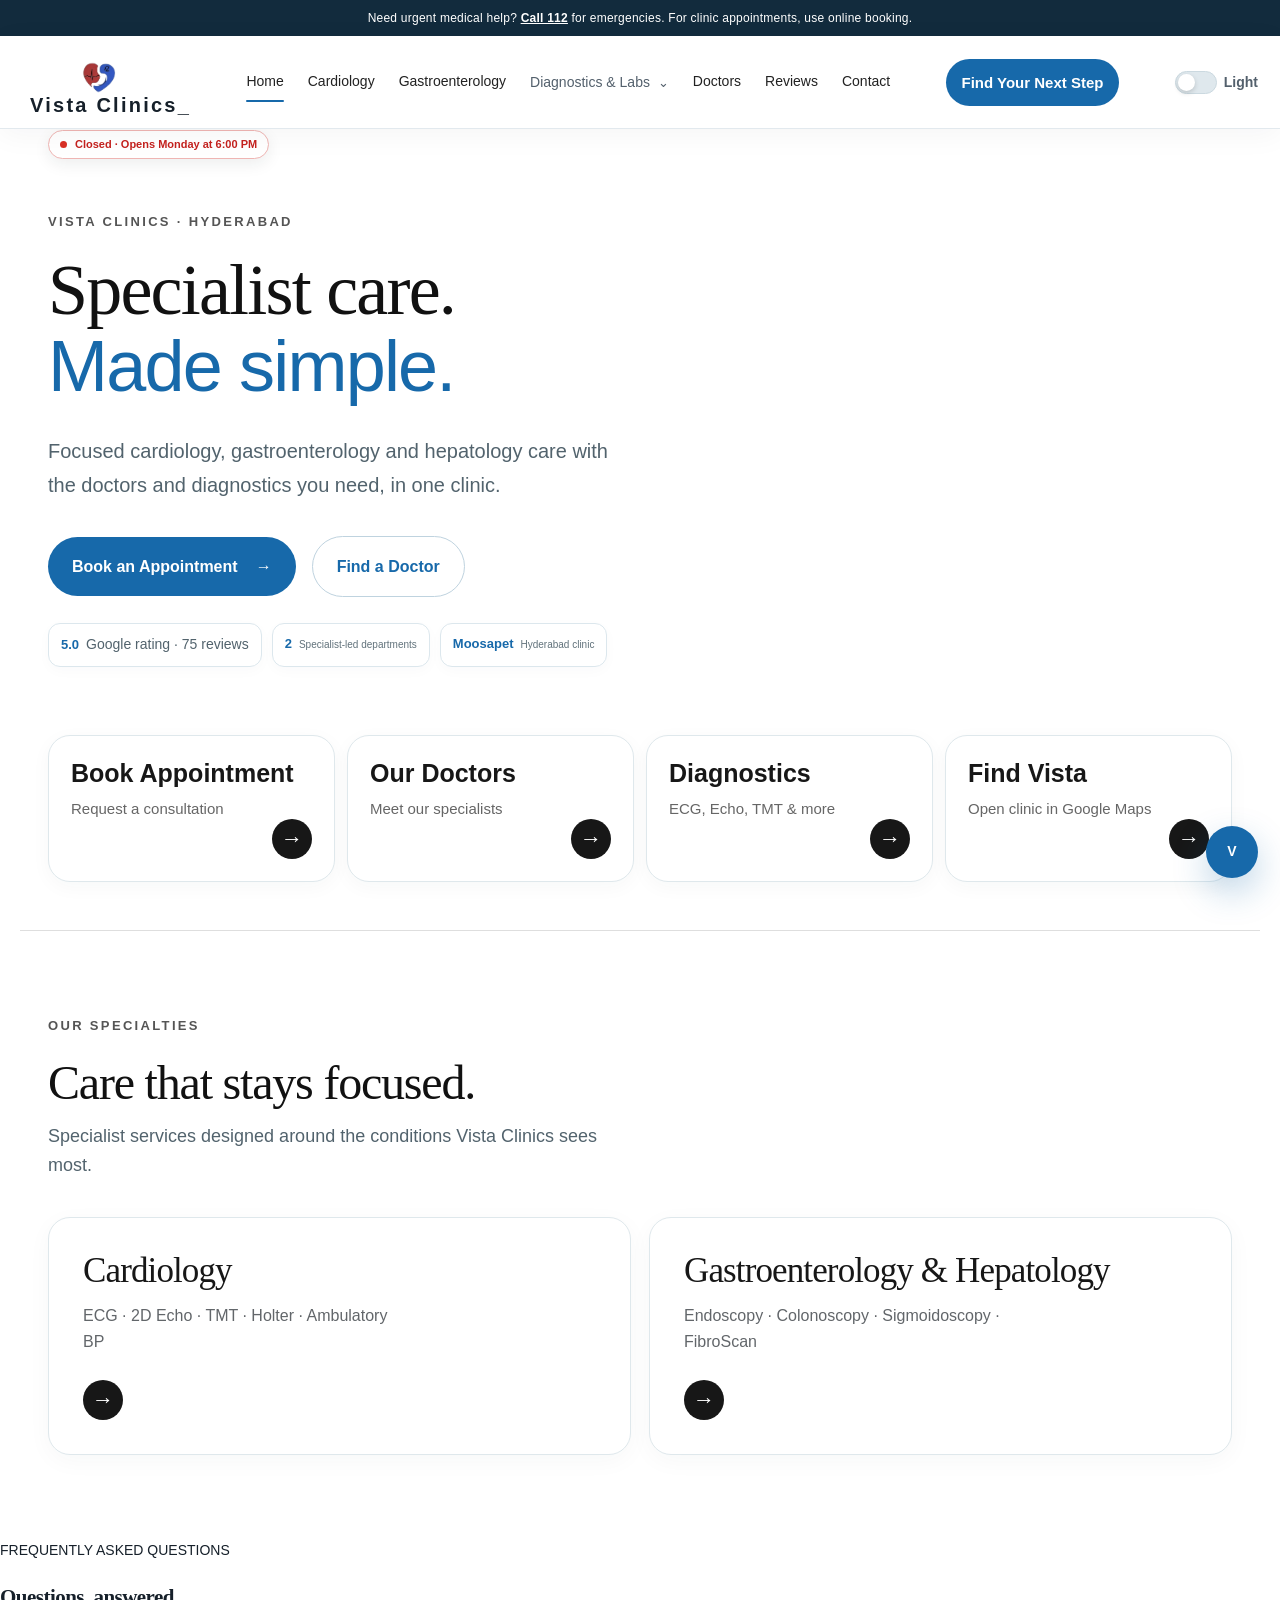
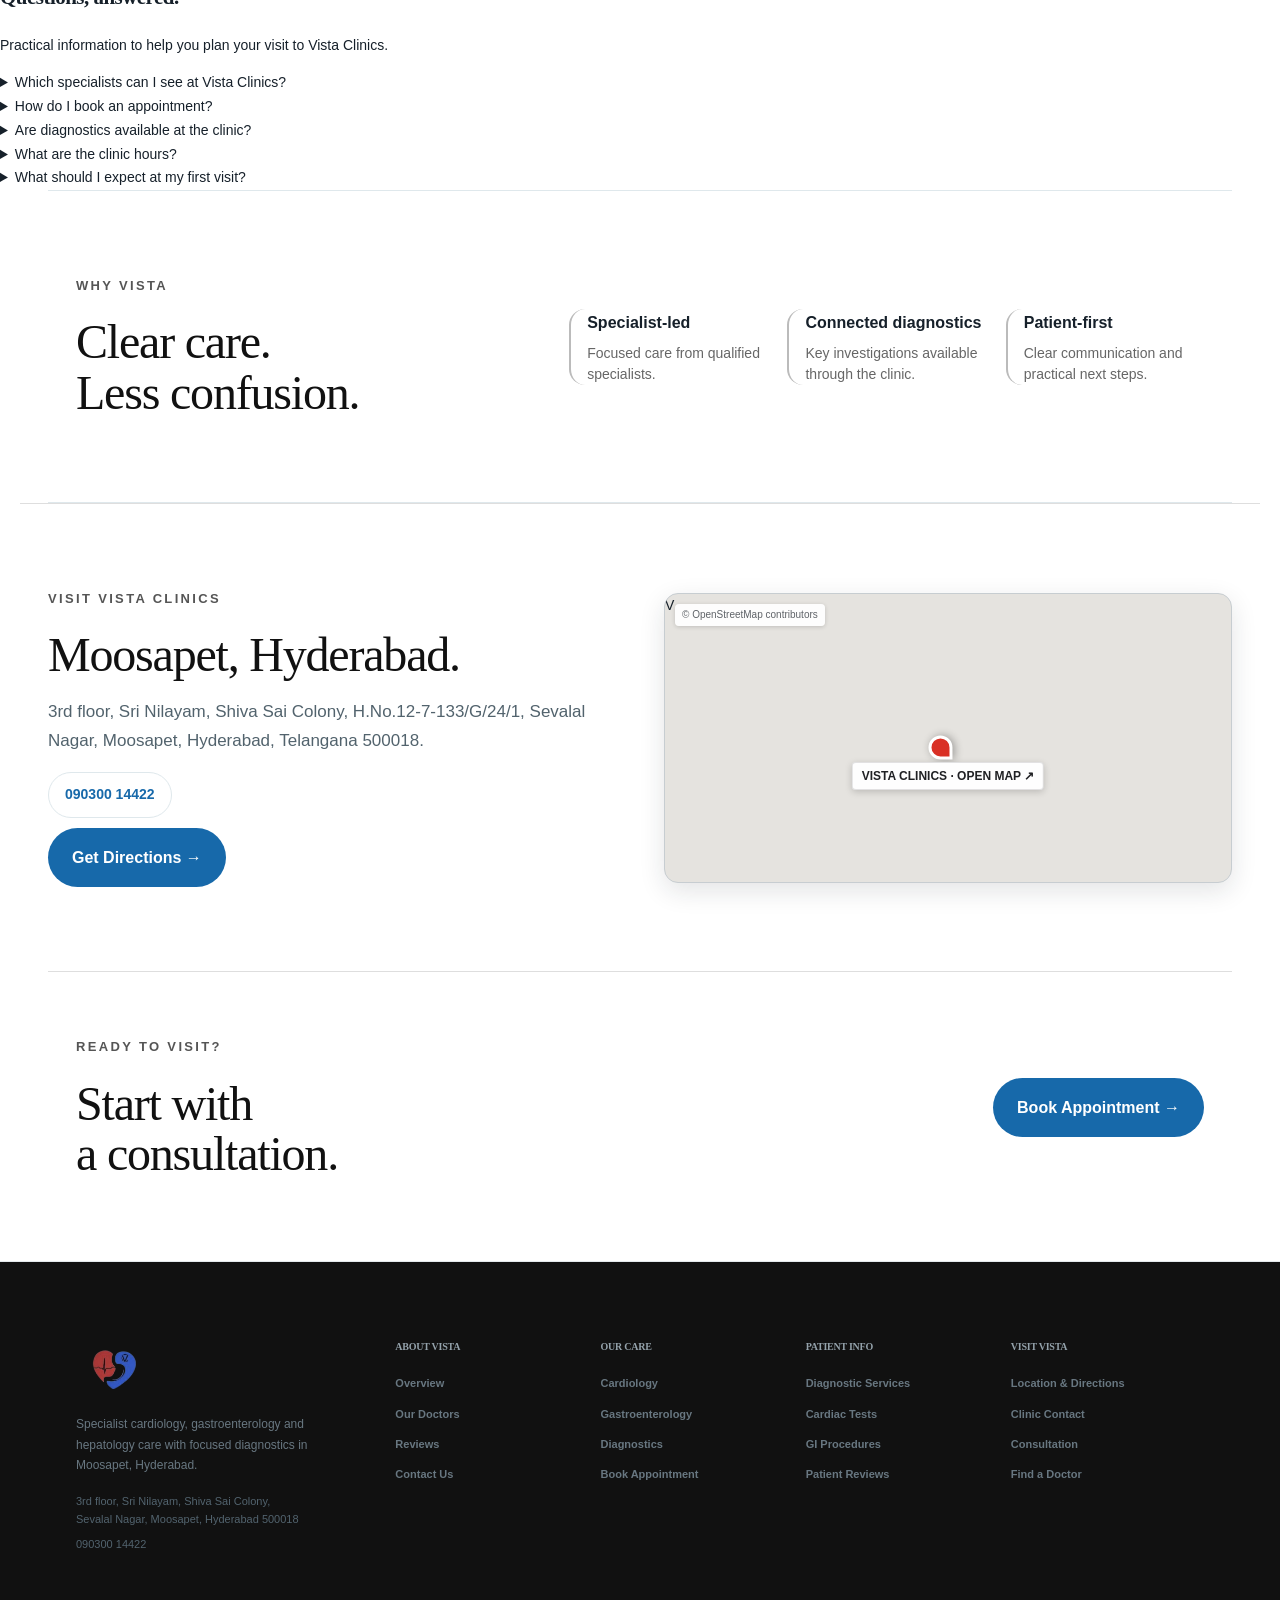
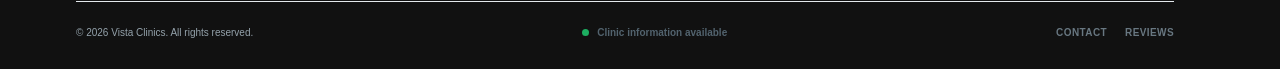
==== commit 87af2b7c: "Replace duplicate homepage doctors with FAQs" ====
--- a/index.html
+++ b/index.html
@@ -39,7 +39,7 @@
 </svg><span class="blueprint-glow"></span></div></section>
 <section class="quick-actions"><a href="book-consultation.html"><strong>Book Appointment</strong><small>Request a consultation</small><b aria-hidden="true">→</b></a><a href="doctors.html"><strong>Our Doctors</strong><small>Meet our specialists</small><b aria-hidden="true">→</b></a><a href="diagnostics.html"><strong>Diagnostics</strong><small>ECG, Echo, TMT & more</small><b aria-hidden="true">→</b></a><a href="https://www.google.com/maps/search/?api=1&query=Vista%20Clinics%2C%203rd%20floor%2C%20Sri%20Nilayam%2C%20Shiva%20Sai%20Colony%2C%20H.No.12-7-133%2FG%2F24%2F1%2C%20Sevalal%20Nagar%2C%20Moosapet%2C%20Hyderabad%2C%20Telangana%20500018" target="_blank" rel="noopener"><strong>Find Vista</strong><small>Open clinic in Google Maps</small><b aria-hidden="true">→</b></a></section>
 <section class="home-section"><div class="home-section-title"><span>OUR SPECIALTIES</span><h2>Care that stays focused.</h2><p>Specialist services designed around the conditions Vista Clinics sees most.</p></div><div class="specialty-row"><a class="specialty-item" href="cardiology.html"><div><h3>Cardiology</h3><p>ECG · 2D Echo · TMT · Holter · Ambulatory BP</p></div><b aria-hidden="true">→</b></a><a class="specialty-item" href="gastroenterology.html"><div><h3>Gastroenterology & Hepatology</h3><p>Endoscopy · Colonoscopy · Sigmoidoscopy · FibroScan</p></div><b aria-hidden="true">→</b></a><a class="specialty-item" href="diagnostics.html"><div><h3>Advanced Diagnostics</h3><p>Focused investigations supporting specialist consultations</p></div><b aria-hidden="true">→</b></a></div></section>
-<section class="home-doctors"><div class="home-section-title"><span>OUR SPECIALISTS</span><h2>Meet your doctors.</h2></div><div class="doctor-row"><a href="doctors.html#ravi" class="doctor-strip"><div class="doctor-initial">RT</div><div><strong>Dr Ravi Teja Rao Babburi</strong><span>Interventional Cardiologist</span></div><b>View profile →</b></a><a href="doctors.html#spoorthi" class="doctor-strip"><div class="doctor-initial">SK</div><div><strong>Dr Spoorthi Kolla</strong><span>Gastroenterologist & Hepatologist</span></div><b>View profile →</b></a></div></section>
+<section class="home-faq"><div class="home-faq-heading"><span>FREQUENTLY ASKED QUESTIONS</span><h2>Questions, answered.</h2><p>Practical information to help you plan your visit to Vista Clinics.</p></div><div class="faq-list"><details><summary>Which specialists can I see at Vista Clinics?</summary><div class="faq-answer">Vista Clinics provides focused cardiology, gastroenterology and hepatology care. You can review the full doctor profiles and specialties on the <a href="doctors.html">Doctors</a> page.</div></details><details><summary>How do I book an appointment?</summary><div class="faq-answer">Use the <a href="book-consultation.html">Book Appointment</a> page to request a consultation. You can also call the clinic directly at <a href="tel:09030014422">090300 14422</a>.</div></details><details><summary>Are diagnostics available at the clinic?</summary><div class="faq-answer">Yes. Vista Clinics offers focused investigations including ECG, 2D Echo, TMT, Holter and Ambulatory BP, with additional diagnostic and lab services listed on the website.</div></details><details><summary>What are the clinic hours?</summary><div class="faq-answer">Clinic availability can vary by specialist and day. Please check the current clinic information or contact Vista Clinics before travelling if you need a specific appointment time.</div></details><details><summary>What should I expect at my first visit?</summary><div class="faq-answer">Your consultation begins with a review of your concerns and relevant history, followed by specialist assessment and practical next steps. If investigations are appropriate, the required diagnostics can be discussed as part of your care plan.</div></details></div></section>
 <section class="home-trust"><div><span>WHY VISTA</span><h2>Clear care.<br>Less confusion.</h2></div><div class="trust-points"><p><b>Specialist-led</b><small>Focused care from qualified specialists.</small></p><p><b>Connected diagnostics</b><small>Key investigations available through the clinic.</small></p><p><b>Patient-first</b><small>Clear communication and practical next steps.</small></p></div></section>
 <section class="home-location"><div><span>VISIT VISTA CLINICS</span><h2>Moosapet, Hyderabad.</h2><p>3rd floor, Sri Nilayam, Shiva Sai Colony, H.No.12-7-133/G/24/1, Sevalal Nagar, Moosapet, Hyderabad, Telangana 500018.</p><div class="home-location-actions"><a class="home-btn primary" href="https://www.google.com/maps/search/?api=1&query=Vista%20Clinics%2C%203rd%20floor%2C%20Sri%20Nilayam%2C%20Shiva%20Sai%20Colony%2C%20H.No.12-7-133%2FG%2F24%2F1%2C%20Sevalal%20Nagar%2C%20Moosapet%2C%20Hyderabad%2C%20Telangana%20500018" target="_blank" rel="noopener">Get Directions →</a><a class="home-phone" href="tel:09030014422">090300 14422</a></div></div><a class="mini-map" href="https://www.google.com/maps/search/?api=1&query=Vista%20Clinics%2C%203rd%20floor%2C%20Sri%20Nilayam%2C%20Shiva%20Sai%20Colony%2C%20H.No.12-7-133%2FG%2F24%2F1%2C%20Sevalal%20Nagar%2C%20Moosapet%2C%20Hyderabad%2C%20Telangana%20500018" target="_blank" rel="noopener" aria-label="Open Vista Clinics in Google Maps"><div class="mini-road r1"></div><div class="mini-road r2"></div><div class="mini-pin">V</div><span>VISTA CLINICS · OPEN MAP ↗</span></a></section>
 <section class="home-final"><div><span>READY TO VISIT?</span><h2>Start with a consultation.</h2></div><a class="home-btn primary" href="book-consultation.html">Book Appointment →</a></section>
--- a/assets/css/home.css
+++ b/assets/css/home.css
@@ -1 +1 @@
-:root{--v-blue:#1769aa;--v-dark:#111827;--v-text:#171717;--v-muted:#5f6368;--v-line:#dedede;--v-soft:#f7f7f5}body[data-page="home"]{background:#fff;color:var(--v-text)}body[data-page="home"] .site-header{padding:15px max(22px,calc((100% - 1240px)/2));box-shadow:0 2px 16px rgba(0,0,0,.05);background:#fff}body[data-page="home"] .home-header .nav{gap:24px}body[data-page="home"] .home-header .nav a{font-size:15px;color:#222}.header-actions{display:flex;align-items:center;gap:18px}.header-phone{font-size:15px;font-weight:600;color:#333}.header-book{background:#171717;color:#fff;padding:14px 20px;border-radius:7px;font-size:15px;font-weight:700}.header-book:hover{background:#333}.home-hero{max-width:1240px;margin:auto;min-height:590px;padding:82px 28px 68px;display:grid;grid-template-columns:1.05fr .95fr;gap:70px;align-items:center}.home-label,.home-section-title>span,.home-trust>div>span,.home-location>div>span,.home-final>div>span{display:block;color:#555;font-size:13px;letter-spacing:.18em;font-weight:800;margin-bottom:20px}.home-hero h1{font-family:'Playfair Display',serif;font-size:clamp(64px,7vw,96px);line-height:1.01;letter-spacing:-.045em;font-weight:500;margin:0;color:#111}.home-hero h1 span{color:#1769aa}.home-hero-copy>p{max-width:650px;color:#4f5357;font-size:20px;line-height:1.7;margin:28px 0 34px}.home-actions,.home-location-actions{display:flex;align-items:center;gap:16px}.home-btn{display:inline-flex;align-items:center;justify-content:center;gap:18px;padding:16px 24px;border-radius:7px;font-size:16px;font-weight:800;transition:.2s}.home-btn.primary{background:#171717;color:#fff}.home-btn.primary:hover{background:#333;transform:translateY(-1px)}.home-btn.secondary{border:1px solid #aaa;color:#171717;background:#fff}.home-btn.secondary:hover{border-color:#171717;background:#f7f7f7}.hero-trust-strip{display:flex;gap:30px;flex-wrap:wrap;margin-top:36px}.hero-trust-strip>a,.hero-trust-strip>span{display:flex;align-items:baseline;gap:8px;color:#555}.hero-trust-strip strong{font-size:22px;color:#171717}.hero-trust-strip span span,.hero-trust-strip>a span{font-size:14px}.quick-actions{max-width:1240px;margin:auto;padding:0 28px 72px;display:grid;grid-template-columns:repeat(4,1fr);gap:14px}.quick-actions>a{position:relative;min-height:200px;padding:32px;border:1px solid #d7d7d7;background:#fff;border-radius:14px;display:flex;flex-direction:column;justify-content:space-between;transition:transform .2s,box-shadow .2s,border-color .2s}.quick-actions>a:hover{background:#fff;z-index:1;transform:translateY(-4px);box-shadow:0 16px 35px rgba(0,0,0,.08);border-color:#999}.quick-actions>a>span{display:none}.quick-actions strong{display:block;font-size:25px;line-height:1.2;max-width:230px;color:#171717}.quick-actions small{display:block;color:#666;font-size:15px;margin-top:10px;line-height:1.45}.quick-actions b{width:44px;height:44px;border-radius:50%;display:grid;place-items:center;background:#171717;color:#fff;font-size:24px;line-height:1;align-self:flex-end;transition:transform .2s,background .2s}.quick-actions>a:hover b{transform:translateX(4px);background:#333}.home-section,.home-doctors,.home-location{max-width:1240px;margin:auto;padding:84px 28px}.home-section{border-top:1px solid #dedede}.home-section-title{margin-bottom:38px}.home-section-title h2,.home-trust h2,.home-location h2,.home-final h2{font-family:'Playfair Display',serif;font-size:clamp(46px,4.8vw,64px);line-height:1.06;letter-spacing:-.035em;font-weight:500;margin:0;color:#111}.home-section-title p{max-width:700px;color:#5f6368;font-size:18px;margin:14px 0 0;line-height:1.6}.specialty-row{display:grid;grid-template-columns:repeat(3,1fr);border:1px solid #d7d7d7;border-radius:14px;overflow:hidden}.specialty-item{min-height:270px;padding:34px;display:flex;flex-direction:column;border-right:1px solid #d7d7d7;background:#fff}.specialty-item:last-child{border-right:0}.specialty-item:hover{background:#fafafa}.specialty-item>span{display:none}.specialty-item h3{font-family:'Playfair Display',serif;font-size:35px;line-height:1.1;font-weight:500;margin:auto 0 12px;color:#171717}.specialty-item p{font-size:16px;color:#62666a;margin:0;line-height:1.6;max-width:330px}.specialty-item>b{width:44px;height:44px;border-radius:50%;display:grid;place-items:center;background:#171717;color:#fff;font-size:24px;line-height:1;margin-top:26px;transition:transform .2s}.specialty-item:hover>b{transform:translateX(4px);background:#333}.home-doctors{background:#f7f7f5;max-width:none;padding-left:max(28px,calc((100% - 1184px)/2));padding-right:max(28px,calc((100% - 1184px)/2))}.home-doctors .home-section-title{max-width:1184px;margin-left:auto;margin-right:auto}.doctor-row{max-width:1184px;margin:auto;display:grid;grid-template-columns:1fr 1fr;gap:14px}.doctor-strip{display:grid;grid-template-columns:62px 1fr auto;gap:16px;align-items:center;padding:20px;background:#fff;border:1px solid #d8d8d8;border-radius:7px}.doctor-strip:hover{border-color:#999;box-shadow:0 8px 24px rgba(0,0,0,.06)}.doctor-initial{width:62px;height:62px;border-radius:50%;background:#eee;color:#171717;display:grid;place-items:center;font-size:13px;font-weight:800}.doctor-strip strong{display:block;font-size:16px;color:#171717}.doctor-strip span{display:block;font-size:13px;color:#666;margin-top:4px}.doctor-strip b{font-size:13px;color:#333;white-space:nowrap}.home-trust{max-width:1184px;margin:auto;padding:84px 28px;display:grid;grid-template-columns:.8fr 1.2fr;gap:70px;align-items:center}.trust-points{display:grid;grid-template-columns:repeat(3,1fr);gap:20px}.trust-points p{margin:0;padding-left:16px;border-left:2px solid #bbb}.trust-points b{display:block;font-size:16px}.trust-points small{display:block;color:#666;font-size:14px;line-height:1.5;margin-top:7px}.home-location{border-top:1px solid #dedede;display:grid;grid-template-columns:1fr 1fr;gap:70px;align-items:center}.home-location>div:first-child p{color:#555;font-size:17px;line-height:1.7;max-width:600px}.home-phone{font-size:16px;color:#171717;font-weight:800}.mini-map{height:290px;background-color:#e8edf0;background-image:linear-gradient(155deg,transparent 0 44%,#fff 44.5% 47%,transparent 47.5% 100%),linear-gradient(35deg,transparent 0 57%,#fff 57.5% 60%,transparent 60.5% 100%),linear-gradient(90deg,transparent 0 27%,#fff 27.5% 29%,transparent 29.5% 100%),linear-gradient(12deg,transparent 0 76%,#f6c76d 76.5% 80%,transparent 80.5% 100%),linear-gradient(118deg,transparent 0 18%,#d5e8cf 18.5% 31%,transparent 31.5% 100%);border:1px solid #c7cdd1;border-radius:14px;position:relative;overflow:hidden;display:block;cursor:pointer;box-shadow:inset 0 0 0 1px rgba(255,255,255,.45)}.mini-map:before{content:'Google Maps';position:absolute;top:14px;left:14px;background:#fff;border-radius:4px;padding:7px 10px;color:#5f6368;font:600 12px Arial,sans-serif;letter-spacing:0;box-shadow:0 1px 4px rgba(0,0,0,.16);z-index:2}.mini-map:after{content:'•';position:absolute;left:50%;top:50%;transform:translate(-50%,-58%);width:34px;height:34px;border-radius:50% 50% 50% 0;background:#d93025;color:#fff;font:700 22px Arial,sans-serif;line-height:28px;text-align:center;rotate:-45deg;box-shadow:0 3px 7px rgba(0,0,0,.25);z-index:3}.mini-map span{position:absolute;left:50%;top:calc(50% + 30px);transform:translateX(-50%);color:#202124!important;background:#fff;padding:6px 9px;border-radius:4px;font:700 13px Arial,sans-serif!important;letter-spacing:0!important;box-shadow:0 1px 4px rgba(0,0,0,.18);z-index:4;white-space:nowrap}.mini-map:hover{border-color:#777;box-shadow:0 12px 28px rgba(0,0,0,.08)}.home-final{max-width:1184px;margin:auto;padding:64px 28px 82px;display:flex;justify-content:space-between;align-items:center;border-top:1px solid #dedede}body[data-page="home"] footer{max-width:none;background:#111;padding-left:max(28px,calc((100% - 1184px)/2));padding-right:max(28px,calc((100% - 1184px)/2))}@keyframes v-pulse{0%{opacity:.65;transform:translate(-50%,-50%) scale(.75)}70%,100%{opacity:0;transform:translate(-50%,-50%) scale(1.5)}}@media(max-width:900px){body[data-page="home"] .home-header .nav{gap:12px}.header-actions{display:none!important}.home-hero{grid-template-columns:1fr;gap:35px;padding-top:56px}.quick-actions{grid-template-columns:1fr 1fr}.specialty-row,.doctor-row,.home-location{grid-template-columns:1fr}.specialty-item{border-right:0;border-bottom:1px solid #d7d7d7}.specialty-item:last-child{border-bottom:0}.home-trust{grid-template-columns:1fr;gap:30px}.trust-points{grid-template-columns:1fr 1fr}}@media(max-width:760px){body[data-page="home"] .site-header{padding:12px 18px}.home-hero{padding:48px 20px 38px}.home-hero h1{font-size:clamp(54px,15vw,72px)}.home-hero-copy>p{font-size:17px}.home-actions{flex-direction:column;align-items:stretch}.home-btn{font-size:17px;padding:17px 20px}.quick-actions{padding:0 20px 50px;grid-template-columns:1fr}.quick-actions>a{min-height:180px;padding:30px}.quick-actions strong{font-size:27px}.quick-actions small{font-size:16px}.quick-actions b,.specialty-item>b{width:44px;height:44px;font-size:24px}.home-section,.home-doctors,.home-location,.home-trust,.home-final{padding:62px 20px}.home-section-title h2,.home-trust h2,.home-location h2,.home-final h2{font-size:clamp(44px,12vw,56px)}.home-section-title p{font-size:17px}.specialty-item{min-height:220px;padding:32px}.specialty-item h3{font-size:34px}.specialty-item p{font-size:16px}.doctor-strip{grid-template-columns:54px 1fr}.doctor-initial{width:54px;height:54px}.doctor-strip b{grid-column:2}.trust-points{grid-template-columns:1fr}.home-location-actions,.home-final{align-items:flex-start;flex-direction:column}.mini-map{height:230px}.home-final{gap:25px}.home-final .home-btn{width:100%}}+:root{--v-blue:#1769aa;--v-dark:#111827;--v-text:#171717;--v-muted:#5f6368;--v-line:#dedede;--v-soft:#f7f7f5}body[data-page="home"] .site-header{padding:15px max(22px,calc((100% - 1240px)/2));box-shadow:0 2px 16px rgba(0,0,0,.05);background:#fff}body[data-page="home"] .home-header .nav{gap:24px}body[data-page="home"] .home-header .nav a{font-size:15px;color:#222}.header-actions{display:flex;align-items:center;gap:18px}.header-phone{font-size:15px;font-weight:600;color:#333}.header-book{background:#171717;color:#fff;padding:14px 20px;border-radius:7px;font-size:15px;font-weight:700}.header-book:hover{background:#333}.home-hero{max-width:1240px;margin:auto;min-height:590px;padding:82px 28px 68px;display:grid;grid-template-columns:1.05fr .95fr;gap:70px;align-items:center}.home-label,.home-section-title>span,.home-trust>div>span,.home-location>div>span,.home-final>div>span{display:block;color:#555;font-size:13px;letter-spacing:.18em;font-weight:800;margin-bottom:20px}.home-hero h1{font-family:'Playfair Display',serif;font-size:clamp(64px,7vw,96px);line-height:1.01;letter-spacing:-.045em;font-weight:500;margin:0;color:#111}.home-hero h1 span{color:#1769aa}.home-hero-copy>p{max-width:650px;color:#4f5357;font-size:20px;line-height:1.7;margin:28px 0 34px}.home-actions,.home-location-actions{display:flex;align-items:center;gap:16px}.home-btn{display:inline-flex;align-items:center;justify-content:center;gap:18px;padding:16px 24px;border-radius:7px;font-size:16px;font-weight:800;transition:.2s}.home-btn.primary{background:#171717;color:#fff}.home-btn.primary:hover{background:#333;transform:translateY(-1px)}.home-btn.secondary{border:1px solid #aaa;color:#171717;background:#fff}.home-btn.secondary:hover{border-color:#171717;background:#f7f7f7}.hero-trust-strip{display:flex;gap:30px;flex-wrap:wrap;margin-top:36px}.hero-trust-strip>a,.hero-trust-strip>span{display:flex;align-items:baseline;gap:8px;color:#555}.hero-trust-strip strong{font-size:22px;color:#171717}.hero-trust-strip span span,.hero-trust-strip>a span{font-size:14px}.quick-actions{max-width:1240px;margin:auto;padding:0 28px 72px;display:grid;grid-template-columns:repeat(4,1fr);gap:14px}.quick-actions>a{position:relative;min-height:200px;padding:32px;border:1px solid #d7d7d7;background:#fff;border-radius:14px;display:flex;flex-direction:column;justify-content:space-between;transition:transform .2s,box-shadow .2s,border-color .2s}.quick-actions>a:hover{background:#fff;z-index:1;transform:translateY(-4px);box-shadow:0 16px 35px rgba(0,0,0,.08);border-color:#999}.quick-actions>a>span{display:none}.quick-actions strong{display:block;font-size:25px;line-height:1.2;max-width:230px;color:#171717}.quick-actions small{display:block;color:#666;font-size:15px;margin-top:10px;line-height:1.45}.quick-actions b{width:44px;height:44px;border-radius:50%;display:grid;place-items:center;background:#171717;color:#fff;font-size:24px;line-height:1;align-self:flex-end;transition:transform .2s,background .2s}.quick-actions>a:hover b{transform:translateX(4px);background:#333}.home-section,.home-doctors,.home-location{max-width:1240px;margin:auto;padding:84px 28px}.home-section{border-top:1px solid #dedede}.home-section-title{margin-bottom:38px}.home-section-title h2,.home-trust h2,.home-location h2,.home-final h2{font-family:'Playfair Display',serif;font-size:clamp(46px,4.8vw,64px);line-height:1.06;letter-spacing:-.035em;font-weight:500;margin:0;color:#111}.home-section-title p{max-width:700px;color:#5f6368;font-size:18px;margin:14px 0 0;line-height:1.6}.specialty-row{display:grid;grid-template-columns:repeat(3,1fr);border:1px solid #d7d7d7;border-radius:14px;overflow:hidden}.specialty-item{min-height:270px;padding:34px;display:flex;flex-direction:column;border-right:1px solid #d7d7d7;background:#fff}.specialty-item:last-child{border-right:0}.specialty-item:hover{background:#fafafa}.specialty-item>span{display:none}.specialty-item h3{font-family:'Playfair Display',serif;font-size:35px;line-height:1.1;font-weight:500;margin:auto 0 12px;color:#171717}.specialty-item p{font-size:16px;color:#62666a;margin:0;line-height:1.6;max-width:330px}.specialty-item>b{width:44px;height:44px;border-radius:50%;display:grid;place-items:center;background:#171717;color:#fff;font-size:24px;line-height:1;margin-top:26px;transition:transform .2s}.specialty-item:hover>b{transform:translateX(4px);background:#333}.home-doctors{background:#f7f7f5;max-width:none;padding-left:max(28px,calc((100% - 1184px)/2));padding-right:max(28px,calc((100% - 1184px)/2))}.home-doctors .home-section-title{max-width:1184px;margin-left:auto;margin-right:auto}.doctor-row{max-width:1184px;margin:auto;display:grid;grid-template-columns:1fr 1fr;gap:14px}.doctor-strip{display:grid;grid-template-columns:62px 1fr auto;gap:16px;align-items:center;padding:20px;background:#fff;border:1px solid #d8d8d8;border-radius:7px}.doctor-strip:hover{border-color:#999;box-shadow:0 8px 24px rgba(0,0,0,.06)}.doctor-initial{width:62px;height:62px;border-radius:50%;background:#eee;color:#171717;display:grid;place-items:center;font-size:13px;font-weight:800}.doctor-strip strong{display:block;font-size:16px;color:#171717}.doctor-strip span{display:block;font-size:13px;color:#666;margin-top:4px}.doctor-strip b{font-size:13px;color:#333;white-space:nowrap}.home-trust{max-width:1184px;margin:auto;padding:84px 28px;display:grid;grid-template-columns:.8fr 1.2fr;gap:70px;align-items:center}.trust-points{display:grid;grid-template-columns:repeat(3,1fr);gap:20px}.trust-points p{margin:0;padding-left:16px;border-left:2px solid #bbb}.trust-points b{display:block;font-size:16px}.trust-points small{display:block;color:#666;font-size:14px;line-height:1.5;margin-top:7px}.home-location{border-top:1px solid #dedede;display:grid;grid-template-columns:1fr 1fr;gap:70px;align-items:center}.home-location>div:first-child p{color:#555;font-size:17px;line-height:1.7;max-width:600px}.home-phone{font-size:16px;color:#171717;font-weight:800}.home-location-actions{flex-direction:column;align-items:flex-start;gap:10px}.home-phone{order:-1;display:inline-flex;align-items:center;justify-content:center;min-height:44px;padding:10px 16px;border:1px solid #dfe8ec;border-radius:999px;background:#fff;color:#1769aa;font-size:14px;font-weight:800;text-decoration:none;white-space:nowrap;transition:transform .22s ease,box-shadow .22s ease,border-color .22s ease}.home-phone:hover{transform:translateY(-2px);box-shadow:0 8px 22px rgba(23,105,170,.10);border-color:#a9c8db}.mini-map{height:290px;background-color:#e8edf0;background-image:linear-gradient(155deg,transparent 0 44%,#fff 44.5% 47%,transparent 47.5% 100%),linear-gradient(35deg,transparent 0 57%,#fff 57.5% 60%,transparent 60.5% 100%),linear-gradient(90deg,transparent 0 27%,#fff 27.5% 29%,transparent 29.5% 100%),linear-gradient(12deg,transparent 0 76%,#f6c76d 76.5% 80%,transparent 80.5% 100%),linear-gradient(118deg,transparent 0 18%,#d5e8cf 18.5% 31%,transparent 31.5% 100%);border:1px solid #c7cdd1;border-radius:14px;position:relative;overflow:hidden;display:block;cursor:pointer;box-shadow:inset 0 0 0 1px rgba(255,255,255,.45)}.mini-map:before{content:'Google Maps';position:absolute;top:14px;left:14px;background:#fff;border-radius:4px;padding:7px 10px;color:#5f6368;font:600 12px Arial,sans-serif;letter-spacing:0;box-shadow:0 1px 4px rgba(0,0,0,.16);z-index:2}.mini-map:after{content:'•';position:absolute;left:50%;top:50%;transform:translate(-50%,-58%);width:34px;height:34px;border-radius:50% 50% 50% 0;background:#d93025;color:#fff;font:700 22px Arial,sans-serif;line-height:28px;text-align:center;rotate:-45deg;box-shadow:0 3px 7px rgba(0,0,0,.25);z-index:3}.mini-map span{position:absolute;left:50%;top:calc(50% + 30px);transform:translateX(-50%);color:#202124!important;background:#fff;padding:6px 9px;border-radius:4px;font:700 13px Arial,sans-serif!important;letter-spacing:0!important;box-shadow:0 1px 4px rgba(0,0,0,.18);z-index:4;white-space:nowrap}.mini-map:hover{border-color:#777;box-shadow:0 12px 28px rgba(0,0,0,.08)}.home-final{max-width:1184px;margin:auto;padding:64px 28px 82px;display:flex;justify-content:space-between;align-items:center;border-top:1px solid #dedede}body[data-page="home"] footer{max-width:none;background:#111;padding-left:max(28px,calc((100% - 1184px)/2));padding-right:max(28px,calc((100% - 1184px)/2))}@keyframes v-pulse{0%{opacity:.65;transform:translate(-50%,-50%) scale(.75)}70%,100%{opacity:0;transform:translate(-50%,-50%) scale(1.5)}}@media(max-width:900px){body[data-page="home"] .home-header .nav{gap:12px}.header-actions{display:none!important}.home-hero{grid-template-columns:1fr;gap:35px;padding-top:56px}.quick-actions{grid-template-columns:1fr 1fr}.specialty-row,.doctor-row,.home-location{grid-template-columns:1fr}.specialty-item{border-right:0;border-bottom:1px solid #d7d7d7}.specialty-item:last-child{border-bottom:0}.home-trust{grid-template-columns:1fr;gap:30px}.trust-points{grid-template-columns:1fr 1fr}}@media(max-width:760px){body[data-page="home"] .site-header{padding:12px 18px}.home-hero{padding:48px 20px 38px}.home-hero h1{font-size:clamp(54px,15vw,72px)}.home-hero-copy>p{font-size:17px}.home-actions{flex-direction:column;align-items:stretch}.home-btn{font-size:17px;padding:17px 20px}.quick-actions{padding:0 20px 50px;grid-template-columns:1fr}.quick-actions>a{min-height:180px;padding:30px}.quick-actions strong{font-size:27px}.quick-actions small{font-size:16px}.quick-actions b,.specialty-item>b{width:44px;height:44px;font-size:24px}.home-section,.home-doctors,.home-location,.home-trust,.home-final{padding:62px 20px}.home-section-title h2,.home-trust h2,.home-location h2,.home-final h2{font-size:clamp(44px,12vw,56px)}.home-section-title p{font-size:17px}.specialty-item{min-height:220px;padding:32px}.specialty-item h3{font-size:34px}.specialty-item p{font-size:16px}.doctor-strip{grid-template-columns:54px 1fr}.doctor-initial{width:54px;height:54px}.doctor-strip b{grid-column:2}.trust-points{grid-template-columns:1fr}.home-location-actions,.home-final{align-items:flex-start;flex-direction:column}.mini-map{height:230px}.home-final{gap:25px}.home-final .home-btn{width:100%}}body[data-page="home"] .specialty-item{background-image:none!important}body[data-page="home"] .specialty-row .specialty-item:nth-child(3){display:none}body[data-page="home"] .specialty-row{grid-template-columns:repeat(2,1fr)}@media(max-width:900px){body[data-page="home"] .specialty-row{grid-template-columns:1fr}}body[data-page="home"] .clinic-hours-status{position:absolute!important;top:130px!important;left:max(28px,calc((100% - 1240px)/2 + 28px))!important;right:auto!important;bottom:auto!important;transform:none!important;z-index:20!important;border-radius:999px!important;padding:7px 11px!important;background:#fff!important;color:#1769aa!important;border:1px solid #cfe1eb!important;box-shadow:0 5px 16px rgba(22,32,42,.08)!important;font-size:11px!important;white-space:nowrap}body[data-page="home"] .clinic-hours-status:not(.closed){color:#188038!important;border-color:#b8dfc3!important}body[data-page="home"] .clinic-hours-status.closed{color:#c5221f!important;border-color:#efb5b3!important}body[data-page="home"] .clinic-hours-status .dot{background:#188038!important;width:7px!important;height:7px!important}body[data-page="home"] .clinic-hours-status.closed .dot{background:#d93025!important;animation:vistaClosedBlink 1.1s ease-in-out infinite} @keyframes vistaClosedBlink{0%,100%{opacity:1;box-shadow:0 0 0 0 rgba(217,48,37,.45)}50%{opacity:.28;box-shadow:0 0 0 5px rgba(217,48,37,0)}}@media(max-width:760px){body[data-page="home"] .clinic-hours-status{top:150px!important;left:20px!important;transform:none!important;max-width:calc(100% - 40px);overflow:hidden;text-overflow:ellipsis;font-size:10px!important;padding:6px 9px!important}.clinic-hours-status{box-shadow:0 5px 14px rgba(22,32,42,.10)!important}}
--- a/assets/css/footer.css
+++ b/assets/css/footer.css
@@ -1 +1 @@
-body[data-page="home"] .vista-footer{width:100%;background:#f8fafb;color:#173040;border-top:1px solid #e4e9ed;padding:64px 0 28px;font-family:Inter,Arial,sans-serif}.vista-footer-inner{max-width:1184px;margin:0 auto;padding:0 28px}.vista-footer-grid{display:grid;grid-template-columns:1.7fr repeat(4,1fr);gap:42px;padding:8px 0 48px}.vista-footer-brand{padding-right:24px}.vista-footer-logo{display:inline-flex;align-items:center;gap:10px;color:#173040;text-decoration:none;margin-bottom:18px}.vista-footer-mark{width:34px;height:34px;border-radius:7px;background:#1769aa;color:#fff;display:grid;place-items:center;font-size:14px;font-weight:800}.vista-footer-logo strong{font-size:17px;letter-spacing:.08em}.vista-footer-logo small{display:block;color:#74838c;font-size:8px;letter-spacing:.24em;margin-top:2px}.vista-footer-brand p{color:#687781;font-size:12px;line-height:1.7;max-width:260px;margin:0 0 18px}.vista-footer-contact{display:grid;gap:8px}.vista-footer-contact a,.vista-footer-contact span{font-size:11px;color:#52636e;text-decoration:none;line-height:1.55}.vista-footer-contact a:hover,.vista-footer-links a:hover{color:#1769aa}.vista-footer-heading{font-size:10px;text-transform:uppercase;letter-spacing:.16em;font-weight:900;color:#94a2ab;margin:4px 0 18px}.vista-footer-links{list-style:none;margin:0;padding:0;display:grid;gap:10px}.vista-footer-links a{font-size:11px;color:#687781;text-decoration:none;font-weight:600;transition:.18s}.vista-footer-bottom{border-top:1px solid #e4e9ed;padding-top:22px;display:flex;justify-content:space-between;align-items:center;gap:20px;color:#94a2ab;font-size:10px}.vista-footer-bottom strong{color:#52636e}.vista-footer-status{display:flex;align-items:center;gap:8px}.vista-footer-status i{width:7px;height:7px;border-radius:50%;background:#1dae61;display:inline-block;animation:vista-status-pulse 1.8s infinite}.vista-footer-legal{display:flex;align-items:center;gap:18px}.vista-footer-legal a{color:#687781;text-decoration:none;font-weight:800;text-transform:uppercase;letter-spacing:.04em}.vista-footer-legal a:hover{color:#173040}@keyframes vista-status-pulse{0%,100%{opacity:1;transform:scale(1)}50%{opacity:.45;transform:scale(.78)}}@media(max-width:980px){.vista-footer-grid{grid-template-columns:1.5fr repeat(2,1fr);gap:34px}.vista-footer-brand{grid-row:span 2}}@media(max-width:650px){body[data-page="home"] .vista-footer{padding-top:48px}.vista-footer-inner{padding:0 20px}.vista-footer-grid{grid-template-columns:1fr 1fr;gap:30px;padding-bottom:36px}.vista-footer-brand{grid-column:1/-1;grid-row:auto;padding-right:0}.vista-footer-bottom{flex-direction:column;align-items:flex-start}.vista-footer-legal{gap:14px}}+.vista-footer{width:100%;background:#f8fafb;color:#173040;border-top:1px solid #e4e9ed;padding:64px 0 28px;font-family:Inter,Arial,sans-serif}.vista-footer-inner{max-width:1184px;margin:0 auto;padding:0 28px}.vista-footer-grid{display:grid;grid-template-columns:1.7fr repeat(4,1fr);gap:42px;padding:8px 0 48px}.vista-footer-brand{padding-right:24px}.vista-footer-logo{display:inline-flex;align-items:center;gap:10px;color:#173040;text-decoration:none;margin-bottom:18px}.vista-footer-mark{width:34px;height:34px;border-radius:7px;display:block;object-fit:contain;flex:0 0 34px}.vista-footer-logo strong{font-size:17px;letter-spacing:.08em}.vista-footer-logo small{display:block;color:#74838c;font-size:8px;letter-spacing:.24em;margin-top:2px}.vista-footer-brand p{color:#687781;font-size:12px;line-height:1.7;max-width:260px;margin:0 0 18px}.vista-footer-contact{display:grid;gap:8px}.vista-footer-contact a,.vista-footer-contact span{font-size:11px;color:#52636e;text-decoration:none;line-height:1.55}.vista-footer-contact a:hover,.vista-footer-links a:hover{color:#1769aa}.vista-footer-heading{font-size:10px;text-transform:uppercase;letter-spacing:.16em;font-weight:900;color:#94a2ab;margin:4px 0 18px}.vista-footer-links{list-style:none;margin:0;padding:0;display:grid;gap:10px}.vista-footer-links a{font-size:11px;color:#687781;text-decoration:none;font-weight:600;transition:.18s}.vista-footer-bottom{border-top:1px solid #e4e9ed;padding-top:22px;display:flex;justify-content:space-between;align-items:center;gap:20px;color:#94a2ab;font-size:10px}.vista-footer-bottom strong{color:#52636e}.vista-footer-status{display:flex;align-items:center;gap:8px}.vista-footer-status i{width:7px;height:7px;border-radius:50%;background:#1dae61;display:inline-block;animation:vista-status-pulse 1.8s infinite}.vista-footer-legal{display:flex;align-items:center;gap:18px}.vista-footer-legal a{color:#687781;text-decoration:none;font-weight:800;text-transform:uppercase;letter-spacing:.04em}.vista-footer-legal a:hover{color:#173040}@keyframes vista-status-pulse{0%,100%{opacity:1;transform:scale(1)}50%{opacity:.45;transform:scale(.78)}}@media(max-width:980px){.vista-footer-grid{grid-template-columns:1.5fr repeat(2,1fr);gap:34px}.vista-footer-brand{grid-row:span 2}}@media(max-width:650px){.vista-footer{padding-top:48px}.vista-footer-inner{padding:0 20px}.vista-footer-grid{grid-template-columns:1fr 1fr;gap:30px;padding-bottom:36px}.vista-footer-brand{grid-column:1/-1;grid-row:auto;padding-right:0}.vista-footer-bottom{flex-direction:column;align-items:flex-start}.vista-footer-legal{gap:14px}}
--- a/assets/css/vista-ui-fixes.css
+++ b/assets/css/vista-ui-fixes.css
@@ -108,3 +108,18 @@
 
 /* Reduced-motion accessibility */
 @media(prefers-reduced-motion:reduce){*{scroll-behavior:auto!important;animation-duration:.01ms!important;animation-iteration-count:1!important;transition-duration:.01ms!important}}
+
+/* Visual warmth: restrained healthcare photography, replacing abstract specialty artwork. */
+body[data-page="home"] .specialty-item{background-image:none!important;padding-right:34px!important}
+body[data-page="home"] .home-doctors{background-image:linear-gradient(90deg,rgba(247,247,245,.98) 0%,rgba(247,247,245,.94) 45%,rgba(247,247,245,.68) 100%),url('https://images.unsplash.com/photo-1576091160399-112ba8d25d1d?auto=format&fit=crop&w=1600&q=85');background-size:cover;background-position:center}
+body[data-page="home"] .home-doctors .doctor-strip{background:rgba(255,255,255,.94);backdrop-filter:blur(8px)}
+
+/* Diagnostics cards: prevent cramped label/title alignment. */
+body[data-page="diagnostics"] .service-list{grid-template-columns:repeat(3,minmax(0,1fr))!important}
+body[data-page="diagnostics"] .service-item{display:flex!important;flex-direction:column!important;align-items:flex-start!important;min-height:260px!important;padding:30px!important}
+body[data-page="diagnostics"] .service-item .number{width:auto;height:auto;min-height:0;border-radius:999px;padding:8px 11px;margin-bottom:24px}
+body[data-page="diagnostics"] .service-item h3{margin:0 0 12px!important;max-width:100%}
+body[data-page="diagnostics"] .service-item p{max-width:42ch}
+body[data-page="diagnostics"] .service-item:after{margin-top:auto;align-self:flex-end}
+@media(max-width:900px){body[data-page="diagnostics"] .service-list{grid-template-columns:1fr 1fr!important}}
+@media(max-width:560px){body[data-page="diagnostics"] .service-list{grid-template-columns:1fr!important}}
--- a/assets/css/vista-blueprint.css
+++ b/assets/css/vista-blueprint.css
@@ -1,18 +1,5 @@
-/* Vista Clinics — continuously resolving architectural blueprint */
-.hero-blueprint{position:relative;display:flex;align-items:center;justify-content:center;min-height:470px;isolation:isolate;overflow:hidden}.hero-blueprint:before{content:"";position:absolute;width:520px;height:520px;border-radius:50%;background:radial-gradient(circle,rgba(37,99,235,.12),rgba(14,165,233,.05) 42%,transparent 72%);filter:blur(3px);z-index:-2}.hero-blueprint:after{content:"";position:absolute;inset:6% 1%;background:linear-gradient(rgba(37,99,235,.05) 1px,transparent 1px),linear-gradient(90deg,rgba(37,99,235,.05) 1px,transparent 1px);background-size:26px 26px;mask-image:linear-gradient(to bottom,transparent,black 12%,black 88%,transparent);opacity:.55;z-index:-1}
-.draw-svg{width:min(100%,680px);height:auto;overflow:visible;transform-origin:center}.blueprint-lines{vector-effect:non-scaling-stroke}.blueprint-glass{opacity:.58}.glass-panel{opacity:.28;transform-box:fill-box;transform-origin:center;animation:glassBuild 4.8s cubic-bezier(.22,1,.36,1) infinite}.glass-panel:nth-child(2){animation-delay:-.16s}.glass-panel:nth-child(3){animation-delay:-.32s}@keyframes glassBuild{0%,4%{opacity:0;transform:scale(.08)}34%{opacity:.2;transform:scale(.72)}48%{opacity:.3;transform:scale(1)}60%{opacity:.24;transform:scale(1.01)}78%{opacity:.1;transform:scale(.48)}100%{opacity:0;transform:scale(.08)}}
-.draw-path{fill:none;stroke:url(#vistaLine);stroke-linecap:round;stroke-linejoin:round;stroke-dasharray:1;stroke-dashoffset:1;transform-box:fill-box;transform-origin:center;animation:buildLoop 4.8s cubic-bezier(.22,1,.36,1) infinite;opacity:.9}.phase-1{animation-delay:0s}.phase-2{animation-delay:-.18s}.phase-3{animation-delay:-.36s}.delay-1{animation-delay:-.54s}.delay-2{animation-delay:-.72s}.delay-3{animation-delay:-.9s}.delay-4{animation-delay:-1.08s}.delay-5{animation-delay:-1.26s}.delay-6{animation-delay:-1.44s}.delay-7{animation-delay:-1.62s}.delay-8{animation-delay:-1.8s}.delay-9{animation-delay:-1.98s}.delay-10{animation-delay:-2.16s}
-@keyframes buildLoop{0%{stroke-dashoffset:1;opacity:0;transform:scale(.12)}7%{stroke-dashoffset:.94;opacity:.12;transform:scale(.18)}28%{stroke-dashoffset:.42;opacity:.72;transform:scale(.7)}44%{stroke-dashoffset:0;opacity:1;transform:scale(1)}52%{stroke-dashoffset:-.06;opacity:.98;transform:scale(1.015)}68%{stroke-dashoffset:.34;opacity:.76;transform:scale(.84)}84%{stroke-dashoffset:.78;opacity:.3;transform:scale(.42)}100%{stroke-dashoffset:1;opacity:0;transform:scale(.12)}}
-.blueprint-lines .draw-path:nth-child(-n+3){stroke-width:2.6}.blueprint-lines .draw-path:nth-child(n+4){stroke-width:1.55}.blueprint-lines .phase-2{opacity:.78}.blueprint-lines .phase-3{opacity:.62}
-.blueprint-back{stroke:#74a9c7;stroke-width:1.7;opacity:.5}.blueprint-back .back-block{fill:rgba(37,99,235,.035);stroke-dasharray:1;stroke-dashoffset:1;transform-box:fill-box;transform-origin:center;animation:backBuild 4.8s cubic-bezier(.22,1,.36,1) infinite}.back-block:nth-child(2){animation-delay:-.2s}.back-block:nth-child(3){animation-delay:-.4s}@keyframes backBuild{0%{stroke-dashoffset:1;opacity:0;transform:scale(.08)}28%{stroke-dashoffset:.4;opacity:.32;transform:scale(.66)}45%{stroke-dashoffset:0;opacity:.52;transform:scale(1)}54%{stroke-dashoffset:0;opacity:.48;transform:scale(1.01)}72%{stroke-dashoffset:.48;opacity:.28;transform:scale(.68)}100%{stroke-dashoffset:1;opacity:0;transform:scale(.08)}}
-.blueprint-lines .medical-cross{stroke:#2563eb;stroke-width:2.7;filter:drop-shadow(0 0 4px rgba(37,99,235,.3));transform-box:fill-box;transform-origin:center;animation:crossLoop 1.4s ease-in-out infinite}@keyframes crossLoop{0%,100%{opacity:.35;transform:scale(.72)}50%{opacity:1;transform:scale(1.12);filter:drop-shadow(0 0 10px rgba(37,99,235,.7))}}
-/* ECG heartbeat: a fast double-beat, brief recovery, then repeat. */
-.blueprint-lines .ecg-path{stroke:#ef4444;stroke-width:3.2;filter:drop-shadow(0 0 4px rgba(239,68,68,.3));stroke-dasharray:1;stroke-dashoffset:1;transform-box:fill-box;transform-origin:center;animation:ecgHeartbeat 1.65s linear infinite}
-@keyframes ecgHeartbeat{0%{stroke-dashoffset:1;opacity:.18;transform:scaleY(.94);filter:drop-shadow(0 0 2px rgba(239,68,68,.15))}18%{stroke-dashoffset:.72;opacity:.7;transform:scaleY(1);filter:drop-shadow(0 0 5px rgba(239,68,68,.38))}32%{stroke-dashoffset:.36;opacity:1;transform:scaleY(1.08);filter:drop-shadow(0 0 10px rgba(239,68,68,.75))}42%{stroke-dashoffset:0;opacity:1;transform:scaleY(.98);filter:drop-shadow(0 0 7px rgba(239,68,68,.55))}50%{stroke-dashoffset:0;opacity:.92;transform:scaleY(1.03);filter:drop-shadow(0 0 8px rgba(239,68,68,.62))}58%{stroke-dashoffset:.05;opacity:.86;transform:scaleY(.98);filter:drop-shadow(0 0 5px rgba(239,68,68,.38))}72%{stroke-dashoffset:.05;opacity:.3;transform:scaleY(1);filter:drop-shadow(0 0 2px rgba(239,68,68,.15))}100%{stroke-dashoffset:1;opacity:.18;transform:scaleY(.94);filter:drop-shadow(0 0 2px rgba(239,68,68,.15))}}
-.blueprint-sign{transform-box:fill-box;transform-origin:center;animation:signFloat 2.8s linear infinite,signGlow 2.8s ease-in-out infinite}.blueprint-sign text{font-weight:800}.blueprint-sign .vista-word{fill:#2563eb}.blueprint-sign .clinics-word{fill:#ef4444}@keyframes signFloat{0%{transform:translateX(-9px) rotate(-1.2deg)}25%{transform:translateX(-3px) rotate(-.5deg)}50%{transform:translateX(9px) rotate(1.2deg)}75%{transform:translateX(3px) rotate(.5deg)}100%{transform:translateX(-9px) rotate(-1.2deg)}}@keyframes signGlow{0%,100%{opacity:.78}50%{opacity:1;filter:drop-shadow(0 0 7px rgba(37,99,235,.28))}}
-.blueprint-details{stroke:#5aaed5;stroke-width:2}.detail-dot{stroke-dasharray:1;stroke-dashoffset:1;animation:detailLoop 3s linear infinite}@keyframes detailLoop{0%{stroke-dashoffset:1;opacity:.15}50%{stroke-dashoffset:0;opacity:1}100%{stroke-dashoffset:-1;opacity:.15}}
-.blueprint-marquee{position:absolute;left:0;right:0;top:6%;overflow:hidden;white-space:nowrap;pointer-events:none;opacity:.1;z-index:-1}.blueprint-marquee span{display:inline-block;font:700 28px Arial,Helvetica,sans-serif;letter-spacing:.3em;animation:blueprintMarquee 12s linear infinite}@keyframes blueprintMarquee{0%{transform:translateX(105%) rotate(-1deg)}100%{transform:translateX(-115%) rotate(1deg)}}
-.blueprint-glow{position:absolute;width:180px;height:180px;left:50%;top:50%;transform:translate(-50%,-50%);border-radius:50%;background:radial-gradient(circle,rgba(14,165,233,.09),transparent 68%);pointer-events:none;animation:blueprintBreath 3s linear infinite}@keyframes blueprintBreath{0%{transform:translate(-50%,-50%) scale(.72);opacity:.22}50%{transform:translate(-50%,-50%) scale(1.18);opacity:.86}100%{transform:translate(-50%,-50%) scale(.72);opacity:.22}}
-@media(max-width:900px){.hero-blueprint{min-height:390px}.hero-blueprint:after{background-size:22px 22px}.draw-svg{width:min(100%,610px)}}
-@media(max-width:560px){.hero-blueprint{min-height:315px;margin-top:8px}.hero-blueprint:before{width:330px;height:330px}.hero-blueprint:after{inset:7% 0;background-size:18px 18px}.blueprint-marquee span{font-size:18px}}
-@media(prefers-reduced-motion:reduce){.draw-path,.glass-panel,.detail-dot,.blueprint-lines .medical-cross,.blueprint-lines .ecg-path,.blueprint-back .back-block,.blueprint-sign,.blueprint-glow,.blueprint-marquee span{animation:none!important;stroke-dashoffset:0!important;opacity:1!important;transform:none!important}}
+/* Vista Clinics — hero blueprint reset */
+.hero-blueprint{display:none!important}
+
+/* Remove specialty artwork from homepage cards */
+body[data-page="home"] .specialty-item{background-image:none!important;padding-right:34px!important}
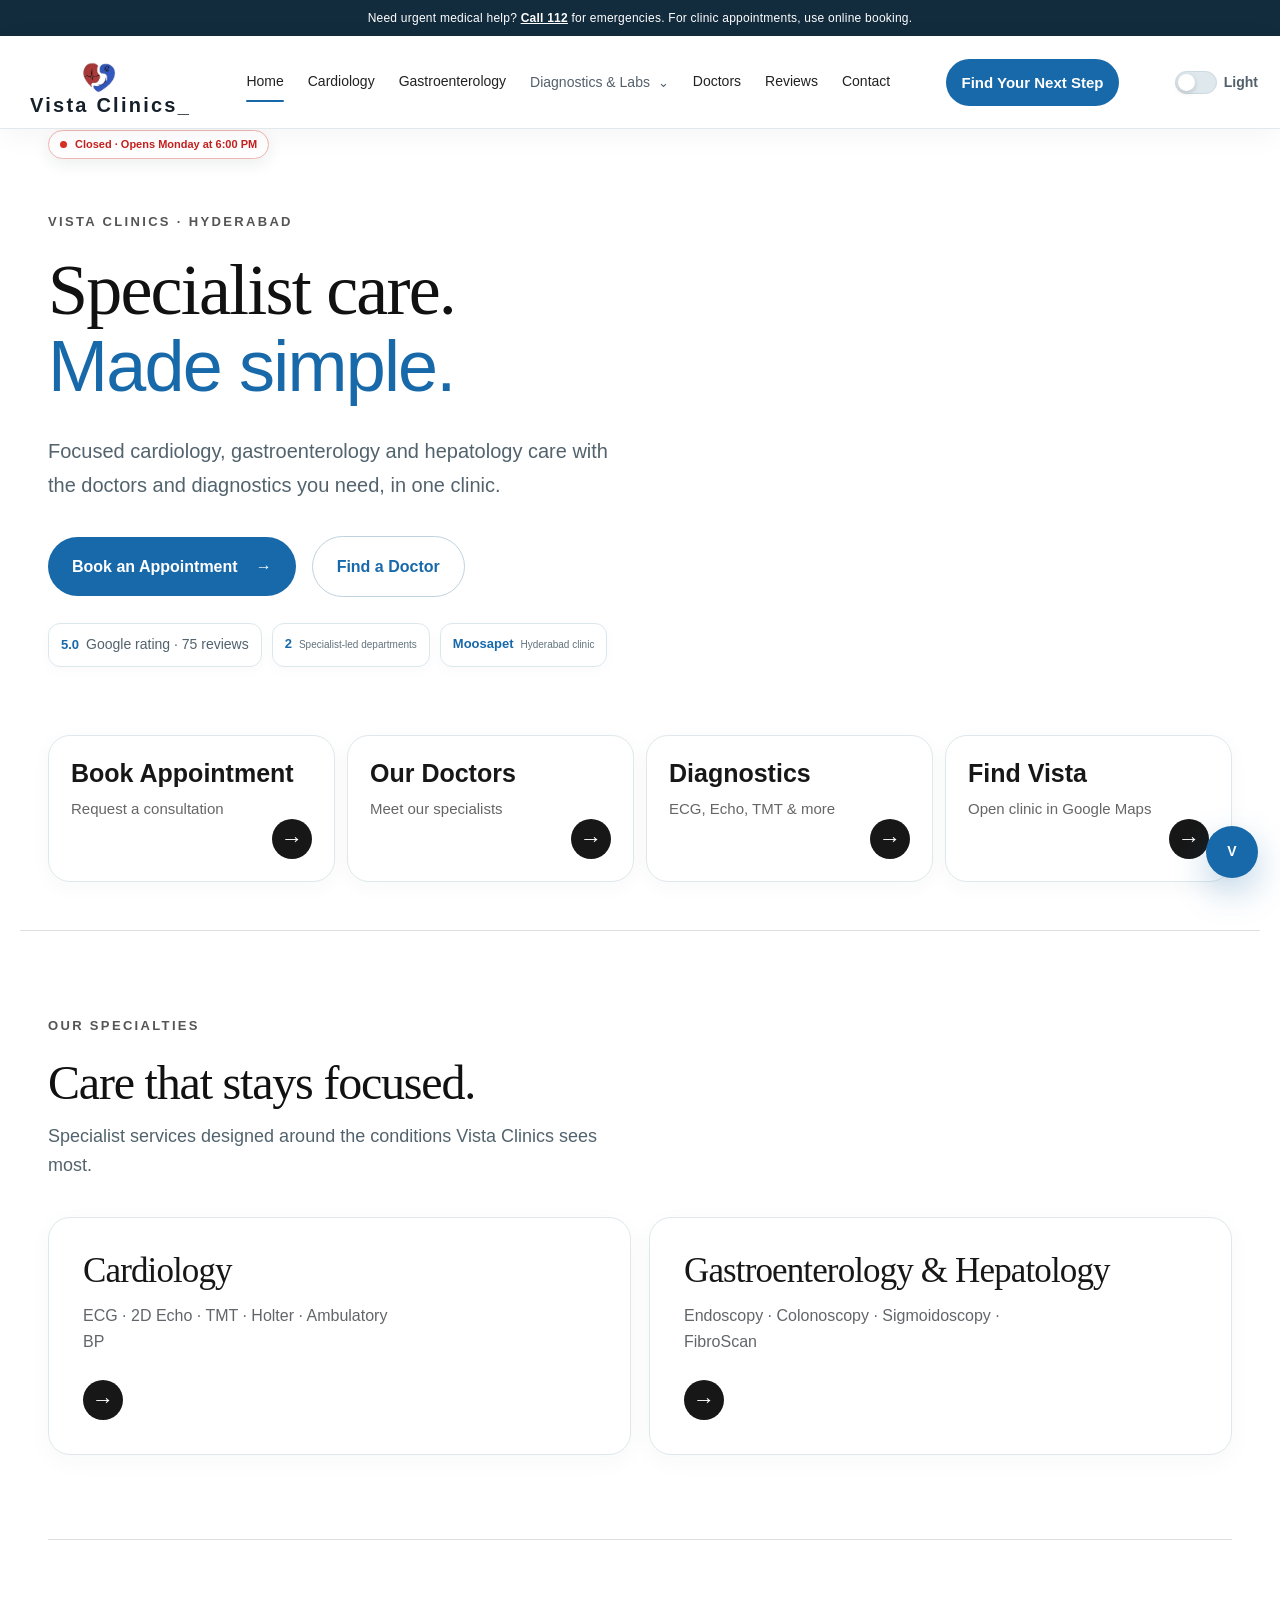
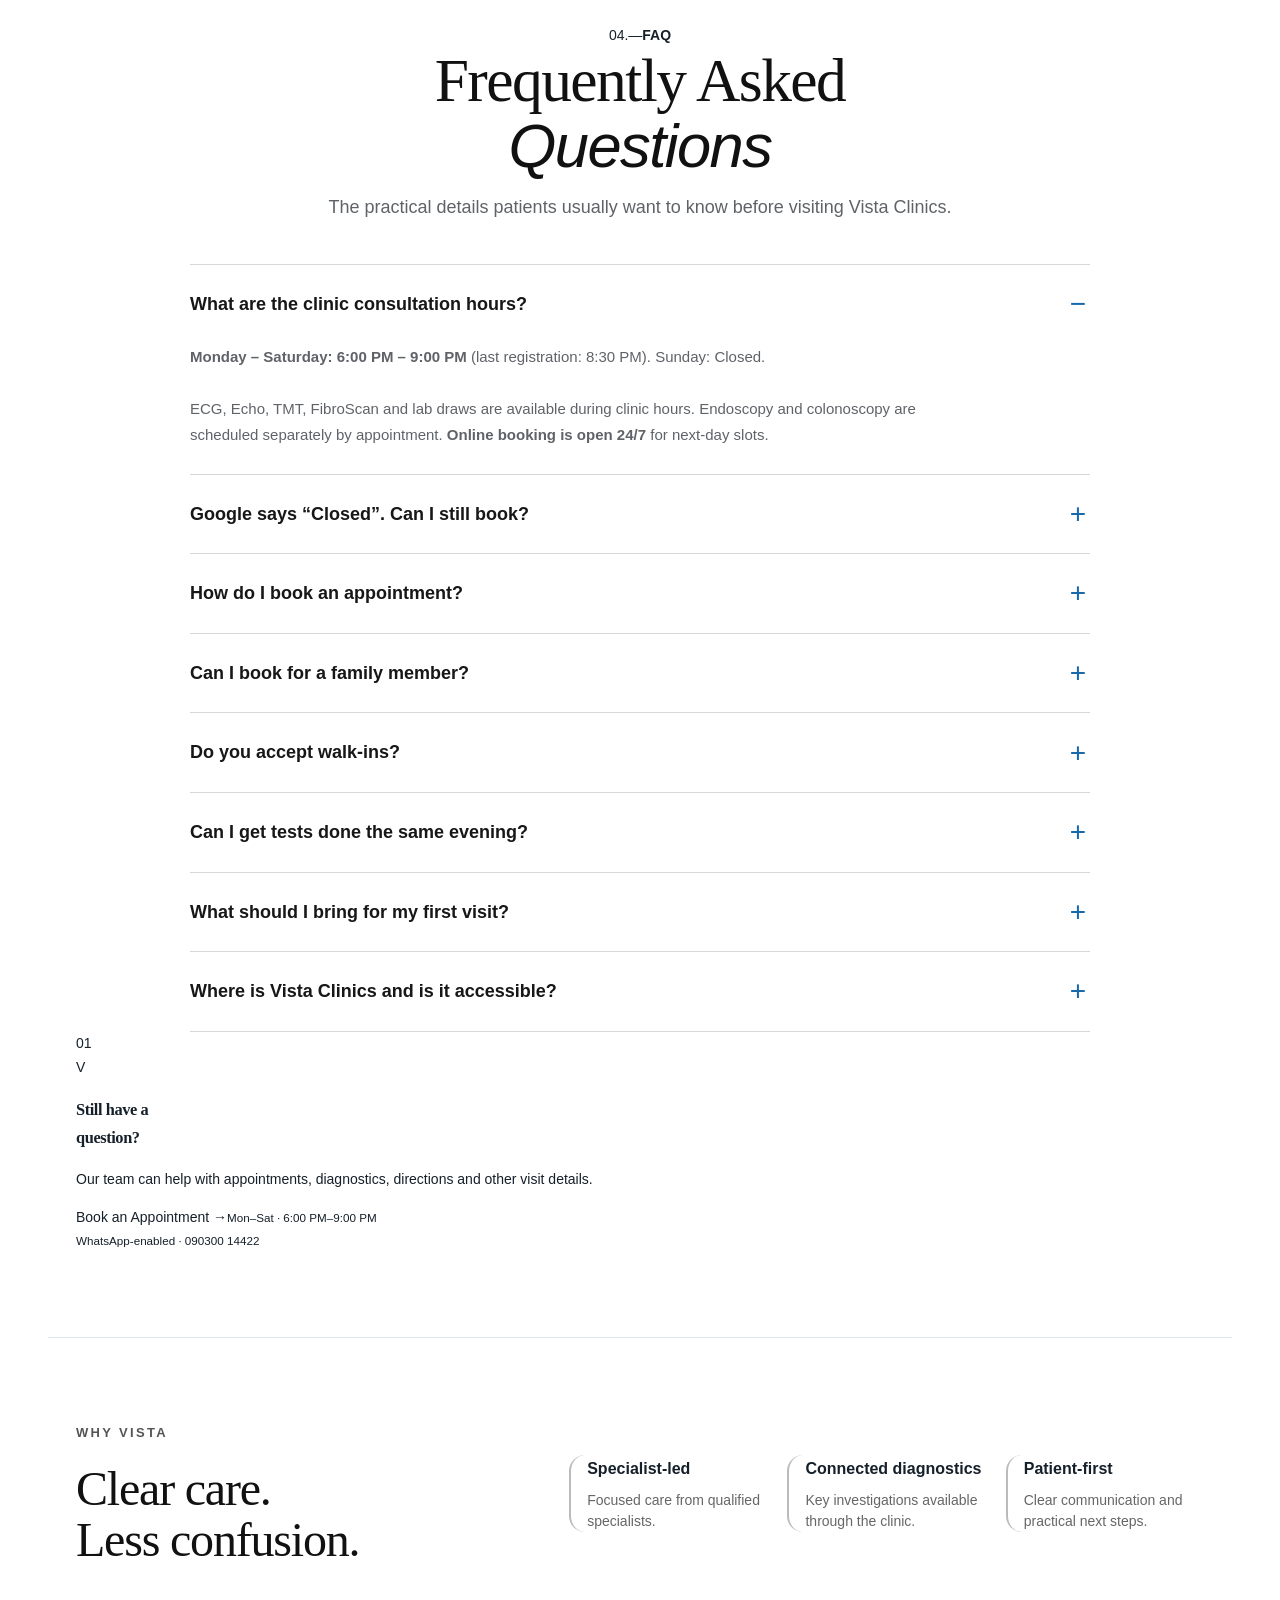
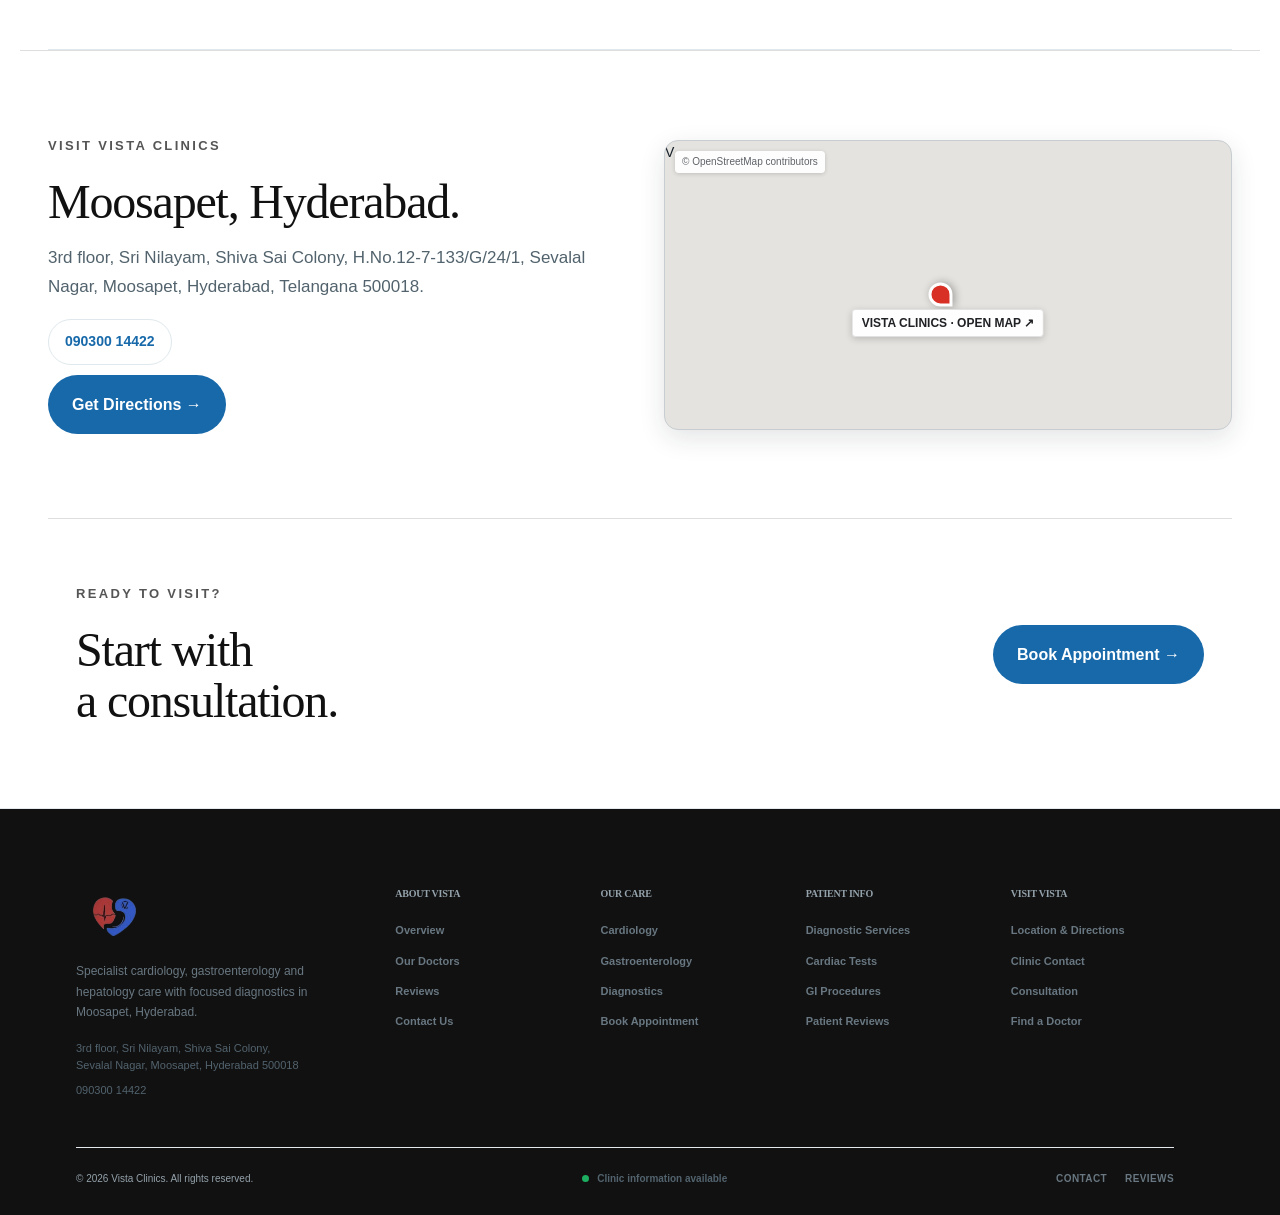
==== commit 825ae966: "Refresh homepage FAQ content and layout" ====
--- a/index.html
+++ b/index.html
@@ -22,24 +22,10 @@
 <header class="site-header home-header"><a class="brand" href="index.html" aria-label="Vista Clinics home"><span>VISTA</span><small>CLINICS</small></a><nav class="nav" aria-label="Main navigation"><a href="index.html">Home</a><a href="cardiology.html">Cardiology</a><a href="gastroenterology.html">Gastroenterology</a><a href="diagnostics.html">Diagnostics</a><a href="labs.html">Labs & Tests</a><a href="doctors.html">Doctors</a><a href="reviews.html">Reviews</a><a href="contact.html">Contact</a></nav><div class="header-actions"><a class="header-phone" href="tel:09030014422">090300 14422</a><a class="header-book" href="book-consultation.html">Book Appointment</a></div><button class="menu-toggle" aria-label="Open navigation" aria-expanded="false">☰</button></header>
 <main>
 <section class="home-hero"><div class="home-hero-copy"><span class="home-label">VISTA CLINICS · HYDERABAD</span><h1>Specialist care.<br><span>Made simple.</span></h1><p>Focused cardiology, gastroenterology and hepatology care with the doctors and diagnostics you need, in one clinic.</p><div class="home-actions"><a class="home-btn primary" href="book-consultation.html">Book an Appointment <b>→</b></a><a class="home-btn secondary" href="doctors.html">Find a Doctor</a></div><div class="hero-trust-strip" aria-label="Vista Clinics trust indicators"><a href="reviews.html"><strong>5.0</strong><span>Google rating · 75 reviews</span></a><span><strong>2</strong><span>Specialist-led departments</span></span><span><strong>Moosapet</strong><span>Hyderabad clinic</span></span></div></div>
-<div class="hero-blueprint" aria-label="Continuously animated four-floor, multi-block architectural blueprint of Vista Clinics"><div class="blueprint-marquee" aria-hidden="true"><span>VISTA CLINICS · VISTA CLINICS · VISTA CLINICS · VISTA CLINICS ·</span></div><svg class="draw-svg" viewBox="0 0 680 500" role="img" aria-hidden="true">
-<defs><linearGradient id="vistaLine" x1="0" y1="0" x2="1" y2="1"><stop offset="0" stop-color="#2563eb"/><stop offset="1" stop-color="#0ea5e9"/></linearGradient><linearGradient id="glassFill" x1="0" y1="0" x2="1" y2="1"><stop offset="0" stop-color="#2563eb" stop-opacity=".04"/><stop offset="1" stop-color="#0ea5e9" stop-opacity=".11"/></linearGradient></defs>
-<g class="blueprint-back" fill="rgba(37,99,235,.035)"><path class="back-block" pathLength="1" d="M92 414V150L248 100v264L92 414Z"/><path class="back-block" pathLength="1" d="M250 364V76L458 120v288L250 364Z"/><path class="back-block" pathLength="1" d="M454 410V132L596 176v268L454 410Z"/></g>
-<g class="blueprint-glass" fill="url(#glassFill)"><path class="glass-panel" d="M65 430V125H235V430Z"/><path class="glass-panel" d="M235 430V90H445V430H235Z"/><path class="glass-panel" d="M445 430V145H615V430H445Z"/></g>
-<g class="blueprint-lines" fill="none" stroke="url(#vistaLine)" stroke-linecap="round" stroke-linejoin="round">
-<path class="draw-path phase-1" pathLength="1" d="M65 430V125H235V430H65Z"/><path class="draw-path phase-2" pathLength="1" d="M235 430V90H445V430H235Z"/><path class="draw-path phase-3" pathLength="1" d="M445 430V145H615V430H445Z"/>
-<path class="draw-path delay-1" pathLength="1" d="M65 201H235M65 277H235M65 353H235M235 178H445M235 254H445M235 330H445M235 406H445M445 216H615M445 288H615M445 360H615"/>
-<path class="draw-path delay-2" pathLength="1" d="M107 125V430M150 125V430M193 125V430M282 90V430M330 90V430M378 90V430M493 145V430M542 145V430M581 145V430"/>
-<path class="draw-path delay-3" pathLength="1" d="M78 145h21v39H78ZM121 145h21v39h-21ZM164 145h21v39h-21ZM207 145h17v39h-17ZM78 221h21v39H78ZM121 221h21v39h-21ZM164 221h21v39h-21ZM207 221h17v39h-17ZM78 297h21v39H78ZM121 297h21v39h-21ZM164 297h21v39h-21ZM207 297h17v39h-17ZM78 373h21v39H78ZM121 373h21v39h-21ZM164 373h21v39h-21ZM207 373h17v39h-17Z"/>
-<path class="draw-path delay-4" pathLength="1" d="M252 110h28v45h-28ZM294 110h28v45h-28ZM336 110h28v45h-28ZM378 110h28v45h-28ZM420 110h12v45h-12ZM252 186h28v45h-28ZM294 186h28v45h-28ZM336 186h28v45h-28ZM378 186h28v45h-28ZM420 186h12v45h-12ZM252 262h28v45h-28ZM294 262h28v45h-28ZM336 262h28v45h-28ZM378 262h28v45h-28ZM420 262h12v45h-12ZM252 338h28v45h-28ZM294 338h28v45h-28ZM336 338h28v45h-28ZM378 338h28v45h-28ZM420 338h12v45h-12Z"/>
-<path class="draw-path delay-5" pathLength="1" d="M458 165h27v39h-27ZM501 165h27v39h-27ZM544 165h27v39h-27ZM587 165h16v39h-16ZM458 237h27v39h-27ZM501 237h27v39h-27ZM544 237h27v39h-27ZM587 237h16v39h-16ZM458 309h27v39h-27ZM501 309h27v39h-27ZM544 309h27v39h-27ZM587 309h16v39h-16ZM458 381h27v39h-27ZM501 381h27v39h-27ZM544 381h27v39h-27ZM587 381h16v39h-16Z"/>
-<path class="draw-path delay-6" pathLength="1" d="M300 430V345H380V430M288 345h104M305 345l-17 15h104l-17-15M305 360h70M315 360v70M350 360v70M375 360v70"/><path class="draw-path delay-7" pathLength="1" d="M65 125l18-17h152M235 90l20-18h170l20 18M445 145l18-17h152l18 17M85 108h130M255 72h170M463 128h150"/><path class="draw-path delay-8" pathLength="1" d="M278 190h124v52H278Z"/><path class="draw-path delay-9" pathLength="1" d="M285 197h110v38H285Z"/><path class="draw-path medical-cross" pathLength="1" d="M326 204h16v-12h18v12h16v18h-16v12h-18v-12h-16Z"/><path class="draw-path ecg-path" pathLength="1" d="M88 315h38l10-18 13 38 18-55 18 35h30"/><path class="draw-path delay-10" pathLength="1" d="M45 430h590M65 451h550M92 472h496M132 488h416"/>
-</g>
-<g class="blueprint-sign" text-anchor="middle"><text x="340" y="218" style="font:800 17px Arial,Helvetica,sans-serif;letter-spacing:2px"><tspan class="vista-word">VISTA</tspan><tspan class="clinics-word"> CLINICS</tspan></text><text x="340" y="228" style="font:600 6px Arial,Helvetica,sans-serif;letter-spacing:1.7px;fill:#64707c">3RD FLOOR · SRI NILAYAM</text></g><g class="blueprint-labels" text-anchor="middle"><text x="340" y="499" style="font:700 10px Arial,Helvetica,sans-serif;letter-spacing:3px;fill:#16202a">MOOSAPET · HYDERABAD</text></g>
-</svg><span class="blueprint-glow"></span></div></section>
+<div class="hero-blueprint" aria-label="Continuously animated four-floor, multi-block architectural blueprint of Vista Clinics"><div class="blueprint-marquee" aria-hidden="true"><span>VISTA CLINICS · VISTA CLINICS · VISTA CLINICS · VISTA CLINICS ·</span></div><svg class="draw-svg" viewBox="0 0 680 500" role="img" aria-hidden="true"><defs><linearGradient id="vistaLine" x1="0" y1="0" x2="1" y2="1"><stop offset="0" stop-color="#2563eb"/><stop offset="1" stop-color="#0ea5e9"/></linearGradient><linearGradient id="glassFill" x1="0" y1="0" x2="1" y2="1"><stop offset="0" stop-color="#2563eb" stop-opacity=".04"/><stop offset="1" stop-color="#0ea5e9" stop-opacity=".11"/></linearGradient></defs><g class="blueprint-back" fill="rgba(37,99,235,.035)"><path class="back-block" pathLength="1" d="M92 414V150L248 100v264L92 414Z"/><path class="back-block" pathLength="1" d="M250 364V76L458 120v288L250 364Z"/><path class="back-block" pathLength="1" d="M454 410V132L596 176v268L454 410Z"/></g><g class="blueprint-glass" fill="url(#glassFill)"><path class="glass-panel" d="M65 430V125H235V430Z"/><path class="glass-panel" d="M235 430V90H445V430H235Z"/><path class="glass-panel" d="M445 430V145H615V430H445Z"/></g><g class="blueprint-lines" fill="none" stroke="url(#vistaLine)" stroke-linecap="round" stroke-linejoin="round"><path class="draw-path phase-1" pathLength="1" d="M65 430V125H235V430H65Z"/><path class="draw-path phase-2" pathLength="1" d="M235 430V90H445V430H235Z"/><path class="draw-path phase-3" pathLength="1" d="M445 430V145H615V430H445Z"/><path class="draw-path delay-1" pathLength="1" d="M65 201H235M65 277H235M65 353H235M235 178H445M235 254H445M235 330H445M235 406H445M445 216H615M445 288H615M445 360H615"/><path class="draw-path delay-2" pathLength="1" d="M107 125V430M150 125V430M193 125V430M282 90V430M330 90V430M378 90V430M493 145V430M542 145V430M581 145V430"/><path class="draw-path delay-3" pathLength="1" d="M78 145h21v39H78ZM121 145h21v39h-21ZM164 145h21v39h-21ZM207 145h17v39h-17ZM78 221h21v39H78ZM121 221h21v39h-21ZM164 221h21v39h-21ZM207 221h17v39h-17ZM78 297h21v39H78ZM121 297h21v39h-21ZM164 297h21v39h-21ZM207 297h17v39h-17ZM78 373h21v39H78ZM121 373h21v39h-21ZM164 373h21v39h-21ZM207 373h17v39h-17Z"/><path class="draw-path delay-4" pathLength="1" d="M252 110h28v45h-28ZM294 110h28v45h-28ZM336 110h28v45h-28ZM378 110h28v45h-28ZM420 110h12v45h-12ZM252 186h28v45h-28ZM294 186h28v45h-28ZM336 186h28v45h-28ZM378 186h28v45h-28ZM420 186h12v45h-12ZM252 262h28v45h-28ZM294 262h28v45h-28ZM336 262h28v45h-28ZM378 262h28v45h-28ZM420 262h12v45h-12ZM252 338h28v45h-28ZM294 338h28v45h-28ZM336 338h28v45h-28ZM378 338h28v45h-28ZM420 338h12v45h-12Z"/><path class="draw-path delay-5" pathLength="1" d="M458 165h27v39h-27ZM501 165h27v39h-27ZM544 165h27v39h-27ZM587 165h16v39h-16ZM458 237h27v39h-27ZM501 237h27v39h-27ZM544 237h27v39h-27ZM587 237h16v39h-16ZM458 309h27v39h-27ZM501 309h27v39h-27ZM544 309h27v39h-27ZM587 309h16v39h-16ZM458 381h27v39h-27ZM501 381h27v39h-27ZM544 381h27v39h-27ZM587 381h16v39h-16Z"/><path class="draw-path delay-6" pathLength="1" d="M300 430V345H380V430M288 345h104M305 345l-17 15h104l-17-15M305 360h70M315 360v70M350 360v70M375 360v70"/><path class="draw-path delay-7" pathLength="1" d="M65 125l18-17h152M235 90l20-18h170l20 18M445 145l18-17h152l18 17M85 108h130M255 72h170M463 128h150"/><path class="draw-path delay-8" pathLength="1" d="M278 190h124v52H278Z"/><path class="draw-path delay-9" pathLength="1" d="M285 197h110v38H285Z"/><path class="draw-path medical-cross" pathLength="1" d="M326 204h16v-12h18v12h16v18h-16v12h-18v-12h-16Z"/><path class="draw-path ecg-path" pathLength="1" d="M88 315h38l10-18 13 38 18-55 18 35h30"/><path class="draw-path delay-10" pathLength="1" d="M45 430h590M65 451h550M92 472h496M132 488h416"/></g><g class="blueprint-sign" text-anchor="middle"><text x="340" y="218" style="font:800 17px Arial,Helvetica,sans-serif;letter-spacing:2px"><tspan class="vista-word">VISTA</tspan><tspan class="clinics-word"> CLINICS</tspan></text><text x="340" y="228" style="font:600 6px Arial,Helvetica,sans-serif;letter-spacing:1.7px;fill:#64707c">3RD FLOOR · SRI NILAYAM</text></g><g class="blueprint-labels" text-anchor="middle"><text x="340" y="499" style="font:700 10px Arial,Helvetica,sans-serif;letter-spacing:3px;fill:#16202a">MOOSAPET · HYDERABAD</text></g></svg><span class="blueprint-glow"></span></div></section>
 <section class="quick-actions"><a href="book-consultation.html"><strong>Book Appointment</strong><small>Request a consultation</small><b aria-hidden="true">→</b></a><a href="doctors.html"><strong>Our Doctors</strong><small>Meet our specialists</small><b aria-hidden="true">→</b></a><a href="diagnostics.html"><strong>Diagnostics</strong><small>ECG, Echo, TMT & more</small><b aria-hidden="true">→</b></a><a href="https://www.google.com/maps/search/?api=1&query=Vista%20Clinics%2C%203rd%20floor%2C%20Sri%20Nilayam%2C%20Shiva%20Sai%20Colony%2C%20H.No.12-7-133%2FG%2F24%2F1%2C%20Sevalal%20Nagar%2C%20Moosapet%2C%20Hyderabad%2C%20Telangana%20500018" target="_blank" rel="noopener"><strong>Find Vista</strong><small>Open clinic in Google Maps</small><b aria-hidden="true">→</b></a></section>
 <section class="home-section"><div class="home-section-title"><span>OUR SPECIALTIES</span><h2>Care that stays focused.</h2><p>Specialist services designed around the conditions Vista Clinics sees most.</p></div><div class="specialty-row"><a class="specialty-item" href="cardiology.html"><div><h3>Cardiology</h3><p>ECG · 2D Echo · TMT · Holter · Ambulatory BP</p></div><b aria-hidden="true">→</b></a><a class="specialty-item" href="gastroenterology.html"><div><h3>Gastroenterology & Hepatology</h3><p>Endoscopy · Colonoscopy · Sigmoidoscopy · FibroScan</p></div><b aria-hidden="true">→</b></a><a class="specialty-item" href="diagnostics.html"><div><h3>Advanced Diagnostics</h3><p>Focused investigations supporting specialist consultations</p></div><b aria-hidden="true">→</b></a></div></section>
-<section class="home-faq"><div class="home-faq-heading"><span>FREQUENTLY ASKED QUESTIONS</span><h2>Questions, answered.</h2><p>Practical information to help you plan your visit to Vista Clinics.</p></div><div class="faq-list"><details><summary>Which specialists can I see at Vista Clinics?</summary><div class="faq-answer">Vista Clinics provides focused cardiology, gastroenterology and hepatology care. You can review the full doctor profiles and specialties on the <a href="doctors.html">Doctors</a> page.</div></details><details><summary>How do I book an appointment?</summary><div class="faq-answer">Use the <a href="book-consultation.html">Book Appointment</a> page to request a consultation. You can also call the clinic directly at <a href="tel:09030014422">090300 14422</a>.</div></details><details><summary>Are diagnostics available at the clinic?</summary><div class="faq-answer">Yes. Vista Clinics offers focused investigations including ECG, 2D Echo, TMT, Holter and Ambulatory BP, with additional diagnostic and lab services listed on the website.</div></details><details><summary>What are the clinic hours?</summary><div class="faq-answer">Clinic availability can vary by specialist and day. Please check the current clinic information or contact Vista Clinics before travelling if you need a specific appointment time.</div></details><details><summary>What should I expect at my first visit?</summary><div class="faq-answer">Your consultation begins with a review of your concerns and relevant history, followed by specialist assessment and practical next steps. If investigations are appropriate, the required diagnostics can be discussed as part of your care plan.</div></details></div></section>
+<section class="home-faq" id="faq"><div class="home-faq-heading"><div class="faq-eyebrow"><span>04.</span><i>—</i><b>FAQ</b></div><h2>Frequently Asked<br><em>Questions</em></h2><p>The practical details patients usually want to know before visiting Vista Clinics.</p></div><div class="faq-layout"><div class="faq-list"><details open><summary>What are the clinic consultation hours?</summary><div class="faq-answer"><strong>Monday – Saturday: 6:00 PM – 9:00 PM</strong> (last registration: 8:30 PM). Sunday: Closed.<br><br>ECG, Echo, TMT, FibroScan and lab draws are available during clinic hours. Endoscopy and colonoscopy are scheduled separately by appointment. <strong>Online booking is open 24/7</strong> for next-day slots.</div></details><details><summary>Google says “Closed”. Can I still book?</summary><div class="faq-answer"><strong>Yes.</strong> “Closed” refers to physical walk-in consultation hours. Our digital front desk is open 24/7. Use the <a href="book-consultation.html">Book Appointment</a> button or request a callback for the next available evening slot.</div></details><details><summary>How do I book an appointment?</summary><div class="faq-answer">The fastest way is through <a href="book-consultation.html">Book Appointment</a>: choose Cardiology or Gastroenterology, select a date/time, enter your details and confirm. You can also call <a href="tel:09030014422">090300 14422</a> during clinic hours. For booking, we need the patient’s name, age, gender, mobile, preferred doctor (or “Any Specialist”) and reason for visit.</div></details><details><summary>Can I book for a family member?</summary><div class="faq-answer"><strong>Yes.</strong> Use “Booking for someone else?” on the form. Enter their name and age, and use your mobile for OTP/confirmation. Please bring their previous prescriptions and reports.</div></details><details><summary>Do you accept walk-ins?</summary><div class="faq-answer"><strong>Yes, subject to slot availability.</strong> Pre-booking is recommended because it helps minimise waiting, confirm specialist availability and prepare diagnostic slots such as Echo, TMT or FibroScan.</div></details><details><summary>Can I get tests done the same evening?</summary><div class="faq-answer"><strong>Yes — this is one of our key conveniences.</strong> If the doctor advises testing during your 6–9 PM consultation, ECG, Echo, FibroScan, BP checks and blood draws can be done immediately when feasible. TMT, Holter and ABPM are scheduled according to preparation and slot availability. Reports are delivered digitally, typically within 2 hours for ECG/Echo/TMT and within 24 hours for Holter/ABPM/Histopathology.</div></details><details><summary>What should I bring for my first visit?</summary><div class="faq-answer">Bring previous prescriptions or discharge summaries, recent blood and imaging reports, your current medication list and an insurance card/ID if applicable. A referral is only needed when your specific policy requires one.</div></details><details><summary>Where is Vista Clinics and is it accessible?</summary><div class="faq-answer">Vista Clinics is on the <strong>3rd Floor, Sri Nilayam, Shiva Sai Colony, Sevalal Nagar, Moosapet, Hyderabad 500018</strong>, opposite Moosapet Metro Station. There is lift access, a wheelchair at reception and accessible clinic facilities. Search “Vista Clinics Moosapet” on Google Maps or use <a href="https://www.google.com/maps/search/?api=1&query=Vista%20Clinics%2C%203rd%20floor%2C%20Sri%20Nilayam%2C%20Shiva%20Sai%20Colony%2C%20H.No.12-7-133%2FG%2F24%2F1%2C%20Sevalal%20Nagar%2C%20Moosapet%2C%20Hyderabad%2C%20Telangana%20500018" target="_blank" rel="noopener">Get Directions</a>.</div></details></div><aside class="faq-cta"><span class="faq-cta-number">01</span><div class="faq-cta-glow"></div><div class="faq-cta-mark">V</div><h3>Still have a<br>question?</h3><p>Our team can help with appointments, diagnostics, directions and other visit details.</p><a href="book-consultation.html">Book an Appointment <b>→</b></a><small>Mon–Sat · 6:00 PM–9:00 PM<br>WhatsApp-enabled · 090300 14422</small></aside></div></section>
 <section class="home-trust"><div><span>WHY VISTA</span><h2>Clear care.<br>Less confusion.</h2></div><div class="trust-points"><p><b>Specialist-led</b><small>Focused care from qualified specialists.</small></p><p><b>Connected diagnostics</b><small>Key investigations available through the clinic.</small></p><p><b>Patient-first</b><small>Clear communication and practical next steps.</small></p></div></section>
 <section class="home-location"><div><span>VISIT VISTA CLINICS</span><h2>Moosapet, Hyderabad.</h2><p>3rd floor, Sri Nilayam, Shiva Sai Colony, H.No.12-7-133/G/24/1, Sevalal Nagar, Moosapet, Hyderabad, Telangana 500018.</p><div class="home-location-actions"><a class="home-btn primary" href="https://www.google.com/maps/search/?api=1&query=Vista%20Clinics%2C%203rd%20floor%2C%20Sri%20Nilayam%2C%20Shiva%20Sai%20Colony%2C%20H.No.12-7-133%2FG%2F24%2F1%2C%20Sevalal%20Nagar%2C%20Moosapet%2C%20Hyderabad%2C%20Telangana%20500018" target="_blank" rel="noopener">Get Directions →</a><a class="home-phone" href="tel:09030014422">090300 14422</a></div></div><a class="mini-map" href="https://www.google.com/maps/search/?api=1&query=Vista%20Clinics%2C%203rd%20floor%2C%20Sri%20Nilayam%2C%20Shiva%20Sai%20Colony%2C%20H.No.12-7-133%2FG%2F24%2F1%2C%20Sevalal%20Nagar%2C%20Moosapet%2C%20Hyderabad%2C%20Telangana%20500018" target="_blank" rel="noopener" aria-label="Open Vista Clinics in Google Maps"><div class="mini-road r1"></div><div class="mini-road r2"></div><div class="mini-pin">V</div><span>VISTA CLINICS · OPEN MAP ↗</span></a></section>
 <section class="home-final"><div><span>READY TO VISIT?</span><h2>Start with a consultation.</h2></div><a class="home-btn primary" href="book-consultation.html">Book Appointment →</a></section>
--- a/assets/css/home.css
+++ b/assets/css/home.css
@@ -1 +1,2 @@
-:root{--v-blue:#1769aa;--v-dark:#111827;--v-text:#171717;--v-muted:#5f6368;--v-line:#dedede;--v-soft:#f7f7f5}body[data-page="home"] .site-header{padding:15px max(22px,calc((100% - 1240px)/2));box-shadow:0 2px 16px rgba(0,0,0,.05);background:#fff}body[data-page="home"] .home-header .nav{gap:24px}body[data-page="home"] .home-header .nav a{font-size:15px;color:#222}.header-actions{display:flex;align-items:center;gap:18px}.header-phone{font-size:15px;font-weight:600;color:#333}.header-book{background:#171717;color:#fff;padding:14px 20px;border-radius:7px;font-size:15px;font-weight:700}.header-book:hover{background:#333}.home-hero{max-width:1240px;margin:auto;min-height:590px;padding:82px 28px 68px;display:grid;grid-template-columns:1.05fr .95fr;gap:70px;align-items:center}.home-label,.home-section-title>span,.home-trust>div>span,.home-location>div>span,.home-final>div>span{display:block;color:#555;font-size:13px;letter-spacing:.18em;font-weight:800;margin-bottom:20px}.home-hero h1{font-family:'Playfair Display',serif;font-size:clamp(64px,7vw,96px);line-height:1.01;letter-spacing:-.045em;font-weight:500;margin:0;color:#111}.home-hero h1 span{color:#1769aa}.home-hero-copy>p{max-width:650px;color:#4f5357;font-size:20px;line-height:1.7;margin:28px 0 34px}.home-actions,.home-location-actions{display:flex;align-items:center;gap:16px}.home-btn{display:inline-flex;align-items:center;justify-content:center;gap:18px;padding:16px 24px;border-radius:7px;font-size:16px;font-weight:800;transition:.2s}.home-btn.primary{background:#171717;color:#fff}.home-btn.primary:hover{background:#333;transform:translateY(-1px)}.home-btn.secondary{border:1px solid #aaa;color:#171717;background:#fff}.home-btn.secondary:hover{border-color:#171717;background:#f7f7f7}.hero-trust-strip{display:flex;gap:30px;flex-wrap:wrap;margin-top:36px}.hero-trust-strip>a,.hero-trust-strip>span{display:flex;align-items:baseline;gap:8px;color:#555}.hero-trust-strip strong{font-size:22px;color:#171717}.hero-trust-strip span span,.hero-trust-strip>a span{font-size:14px}.quick-actions{max-width:1240px;margin:auto;padding:0 28px 72px;display:grid;grid-template-columns:repeat(4,1fr);gap:14px}.quick-actions>a{position:relative;min-height:200px;padding:32px;border:1px solid #d7d7d7;background:#fff;border-radius:14px;display:flex;flex-direction:column;justify-content:space-between;transition:transform .2s,box-shadow .2s,border-color .2s}.quick-actions>a:hover{background:#fff;z-index:1;transform:translateY(-4px);box-shadow:0 16px 35px rgba(0,0,0,.08);border-color:#999}.quick-actions>a>span{display:none}.quick-actions strong{display:block;font-size:25px;line-height:1.2;max-width:230px;color:#171717}.quick-actions small{display:block;color:#666;font-size:15px;margin-top:10px;line-height:1.45}.quick-actions b{width:44px;height:44px;border-radius:50%;display:grid;place-items:center;background:#171717;color:#fff;font-size:24px;line-height:1;align-self:flex-end;transition:transform .2s,background .2s}.quick-actions>a:hover b{transform:translateX(4px);background:#333}.home-section,.home-doctors,.home-location{max-width:1240px;margin:auto;padding:84px 28px}.home-section{border-top:1px solid #dedede}.home-section-title{margin-bottom:38px}.home-section-title h2,.home-trust h2,.home-location h2,.home-final h2{font-family:'Playfair Display',serif;font-size:clamp(46px,4.8vw,64px);line-height:1.06;letter-spacing:-.035em;font-weight:500;margin:0;color:#111}.home-section-title p{max-width:700px;color:#5f6368;font-size:18px;margin:14px 0 0;line-height:1.6}.specialty-row{display:grid;grid-template-columns:repeat(3,1fr);border:1px solid #d7d7d7;border-radius:14px;overflow:hidden}.specialty-item{min-height:270px;padding:34px;display:flex;flex-direction:column;border-right:1px solid #d7d7d7;background:#fff}.specialty-item:last-child{border-right:0}.specialty-item:hover{background:#fafafa}.specialty-item>span{display:none}.specialty-item h3{font-family:'Playfair Display',serif;font-size:35px;line-height:1.1;font-weight:500;margin:auto 0 12px;color:#171717}.specialty-item p{font-size:16px;color:#62666a;margin:0;line-height:1.6;max-width:330px}.specialty-item>b{width:44px;height:44px;border-radius:50%;display:grid;place-items:center;background:#171717;color:#fff;font-size:24px;line-height:1;margin-top:26px;transition:transform .2s}.specialty-item:hover>b{transform:translateX(4px);background:#333}.home-doctors{background:#f7f7f5;max-width:none;padding-left:max(28px,calc((100% - 1184px)/2));padding-right:max(28px,calc((100% - 1184px)/2))}.home-doctors .home-section-title{max-width:1184px;margin-left:auto;margin-right:auto}.doctor-row{max-width:1184px;margin:auto;display:grid;grid-template-columns:1fr 1fr;gap:14px}.doctor-strip{display:grid;grid-template-columns:62px 1fr auto;gap:16px;align-items:center;padding:20px;background:#fff;border:1px solid #d8d8d8;border-radius:7px}.doctor-strip:hover{border-color:#999;box-shadow:0 8px 24px rgba(0,0,0,.06)}.doctor-initial{width:62px;height:62px;border-radius:50%;background:#eee;color:#171717;display:grid;place-items:center;font-size:13px;font-weight:800}.doctor-strip strong{display:block;font-size:16px;color:#171717}.doctor-strip span{display:block;font-size:13px;color:#666;margin-top:4px}.doctor-strip b{font-size:13px;color:#333;white-space:nowrap}.home-trust{max-width:1184px;margin:auto;padding:84px 28px;display:grid;grid-template-columns:.8fr 1.2fr;gap:70px;align-items:center}.trust-points{display:grid;grid-template-columns:repeat(3,1fr);gap:20px}.trust-points p{margin:0;padding-left:16px;border-left:2px solid #bbb}.trust-points b{display:block;font-size:16px}.trust-points small{display:block;color:#666;font-size:14px;line-height:1.5;margin-top:7px}.home-location{border-top:1px solid #dedede;display:grid;grid-template-columns:1fr 1fr;gap:70px;align-items:center}.home-location>div:first-child p{color:#555;font-size:17px;line-height:1.7;max-width:600px}.home-phone{font-size:16px;color:#171717;font-weight:800}.home-location-actions{flex-direction:column;align-items:flex-start;gap:10px}.home-phone{order:-1;display:inline-flex;align-items:center;justify-content:center;min-height:44px;padding:10px 16px;border:1px solid #dfe8ec;border-radius:999px;background:#fff;color:#1769aa;font-size:14px;font-weight:800;text-decoration:none;white-space:nowrap;transition:transform .22s ease,box-shadow .22s ease,border-color .22s ease}.home-phone:hover{transform:translateY(-2px);box-shadow:0 8px 22px rgba(23,105,170,.10);border-color:#a9c8db}.mini-map{height:290px;background-color:#e8edf0;background-image:linear-gradient(155deg,transparent 0 44%,#fff 44.5% 47%,transparent 47.5% 100%),linear-gradient(35deg,transparent 0 57%,#fff 57.5% 60%,transparent 60.5% 100%),linear-gradient(90deg,transparent 0 27%,#fff 27.5% 29%,transparent 29.5% 100%),linear-gradient(12deg,transparent 0 76%,#f6c76d 76.5% 80%,transparent 80.5% 100%),linear-gradient(118deg,transparent 0 18%,#d5e8cf 18.5% 31%,transparent 31.5% 100%);border:1px solid #c7cdd1;border-radius:14px;position:relative;overflow:hidden;display:block;cursor:pointer;box-shadow:inset 0 0 0 1px rgba(255,255,255,.45)}.mini-map:before{content:'Google Maps';position:absolute;top:14px;left:14px;background:#fff;border-radius:4px;padding:7px 10px;color:#5f6368;font:600 12px Arial,sans-serif;letter-spacing:0;box-shadow:0 1px 4px rgba(0,0,0,.16);z-index:2}.mini-map:after{content:'•';position:absolute;left:50%;top:50%;transform:translate(-50%,-58%);width:34px;height:34px;border-radius:50% 50% 50% 0;background:#d93025;color:#fff;font:700 22px Arial,sans-serif;line-height:28px;text-align:center;rotate:-45deg;box-shadow:0 3px 7px rgba(0,0,0,.25);z-index:3}.mini-map span{position:absolute;left:50%;top:calc(50% + 30px);transform:translateX(-50%);color:#202124!important;background:#fff;padding:6px 9px;border-radius:4px;font:700 13px Arial,sans-serif!important;letter-spacing:0!important;box-shadow:0 1px 4px rgba(0,0,0,.18);z-index:4;white-space:nowrap}.mini-map:hover{border-color:#777;box-shadow:0 12px 28px rgba(0,0,0,.08)}.home-final{max-width:1184px;margin:auto;padding:64px 28px 82px;display:flex;justify-content:space-between;align-items:center;border-top:1px solid #dedede}body[data-page="home"] footer{max-width:none;background:#111;padding-left:max(28px,calc((100% - 1184px)/2));padding-right:max(28px,calc((100% - 1184px)/2))}@keyframes v-pulse{0%{opacity:.65;transform:translate(-50%,-50%) scale(.75)}70%,100%{opacity:0;transform:translate(-50%,-50%) scale(1.5)}}@media(max-width:900px){body[data-page="home"] .home-header .nav{gap:12px}.header-actions{display:none!important}.home-hero{grid-template-columns:1fr;gap:35px;padding-top:56px}.quick-actions{grid-template-columns:1fr 1fr}.specialty-row,.doctor-row,.home-location{grid-template-columns:1fr}.specialty-item{border-right:0;border-bottom:1px solid #d7d7d7}.specialty-item:last-child{border-bottom:0}.home-trust{grid-template-columns:1fr;gap:30px}.trust-points{grid-template-columns:1fr 1fr}}@media(max-width:760px){body[data-page="home"] .site-header{padding:12px 18px}.home-hero{padding:48px 20px 38px}.home-hero h1{font-size:clamp(54px,15vw,72px)}.home-hero-copy>p{font-size:17px}.home-actions{flex-direction:column;align-items:stretch}.home-btn{font-size:17px;padding:17px 20px}.quick-actions{padding:0 20px 50px;grid-template-columns:1fr}.quick-actions>a{min-height:180px;padding:30px}.quick-actions strong{font-size:27px}.quick-actions small{font-size:16px}.quick-actions b,.specialty-item>b{width:44px;height:44px;font-size:24px}.home-section,.home-doctors,.home-location,.home-trust,.home-final{padding:62px 20px}.home-section-title h2,.home-trust h2,.home-location h2,.home-final h2{font-size:clamp(44px,12vw,56px)}.home-section-title p{font-size:17px}.specialty-item{min-height:220px;padding:32px}.specialty-item h3{font-size:34px}.specialty-item p{font-size:16px}.doctor-strip{grid-template-columns:54px 1fr}.doctor-initial{width:54px;height:54px}.doctor-strip b{grid-column:2}.trust-points{grid-template-columns:1fr}.home-location-actions,.home-final{align-items:flex-start;flex-direction:column}.mini-map{height:230px}.home-final{gap:25px}.home-final .home-btn{width:100%}}body[data-page="home"] .specialty-item{background-image:none!important}body[data-page="home"] .specialty-row .specialty-item:nth-child(3){display:none}body[data-page="home"] .specialty-row{grid-template-columns:repeat(2,1fr)}@media(max-width:900px){body[data-page="home"] .specialty-row{grid-template-columns:1fr}}body[data-page="home"] .clinic-hours-status{position:absolute!important;top:130px!important;left:max(28px,calc((100% - 1240px)/2 + 28px))!important;right:auto!important;bottom:auto!important;transform:none!important;z-index:20!important;border-radius:999px!important;padding:7px 11px!important;background:#fff!important;color:#1769aa!important;border:1px solid #cfe1eb!important;box-shadow:0 5px 16px rgba(22,32,42,.08)!important;font-size:11px!important;white-space:nowrap}body[data-page="home"] .clinic-hours-status:not(.closed){color:#188038!important;border-color:#b8dfc3!important}body[data-page="home"] .clinic-hours-status.closed{color:#c5221f!important;border-color:#efb5b3!important}body[data-page="home"] .clinic-hours-status .dot{background:#188038!important;width:7px!important;height:7px!important}body[data-page="home"] .clinic-hours-status.closed .dot{background:#d93025!important;animation:vistaClosedBlink 1.1s ease-in-out infinite} @keyframes vistaClosedBlink{0%,100%{opacity:1;box-shadow:0 0 0 0 rgba(217,48,37,.45)}50%{opacity:.28;box-shadow:0 0 0 5px rgba(217,48,37,0)}}@media(max-width:760px){body[data-page="home"] .clinic-hours-status{top:150px!important;left:20px!important;transform:none!important;max-width:calc(100% - 40px);overflow:hidden;text-overflow:ellipsis;font-size:10px!important;padding:6px 9px!important}.clinic-hours-status{box-shadow:0 5px 14px rgba(22,32,42,.10)!important}}+:root{--v-blue:#1769aa;--v-dark:#111827;--v-text:#171717;--v-muted:#5f6368;--v-line:#dedede;--v-soft:#f7f7f5}body[data-page="home"] .site-header{padding:15px max(22px,calc((100% - 1240px)/2));box-shadow:0 2px 16px rgba(0,0,0,.05);background:#fff}body[data-page="home"] .home-header .nav{gap:24px}body[data-page="home"] .home-header .nav a{font-size:15px;color:#222}.header-actions{display:flex;align-items:center;gap:18px}.header-phone{font-size:15px;font-weight:600;color:#333}.header-book{background:#171717;color:#fff;padding:14px 20px;border-radius:7px;font-size:15px;font-weight:700}.header-book:hover{background:#333}.home-hero{max-width:1240px;margin:auto;min-height:590px;padding:82px 28px 68px;display:grid;grid-template-columns:1.05fr .95fr;gap:70px;align-items:center}.home-label,.home-section-title>span,.home-trust>div>span,.home-location>div>span,.home-final>div>span{display:block;color:#555;font-size:13px;letter-spacing:.18em;font-weight:800;margin-bottom:20px}.home-hero h1{font-family:'Playfair Display',serif;font-size:clamp(64px,7vw,96px);line-height:1.01;letter-spacing:-.045em;font-weight:500;margin:0;color:#111}.home-hero h1 span{color:#1769aa}.home-hero-copy>p{max-width:650px;color:#4f5357;font-size:20px;line-height:1.7;margin:28px 0 34px}.home-actions,.home-location-actions{display:flex;align-items:center;gap:16px}.home-btn{display:inline-flex;align-items:center;justify-content:center;gap:18px;padding:16px 24px;border-radius:7px;font-size:16px;font-weight:800;transition:.2s}.home-btn.primary{background:#171717;color:#fff}.home-btn.primary:hover{background:#333;transform:translateY(-1px)}.home-btn.secondary{border:1px solid #aaa;color:#171717;background:#fff}.home-btn.secondary:hover{border-color:#171717;background:#f7f7f7}.hero-trust-strip{display:flex;gap:30px;flex-wrap:wrap;margin-top:36px}.hero-trust-strip>a,.hero-trust-strip>span{display:flex;align-items:baseline;gap:8px;color:#555}.hero-trust-strip strong{font-size:22px;color:#171717}.hero-trust-strip span span,.hero-trust-strip>a span{font-size:14px}.quick-actions{max-width:1240px;margin:auto;padding:0 28px 72px;display:grid;grid-template-columns:repeat(4,1fr);gap:14px}.quick-actions>a{position:relative;min-height:200px;padding:32px;border:1px solid #d7d7d7;background:#fff;border-radius:14px;display:flex;flex-direction:column;justify-content:space-between;transition:transform .2s,box-shadow .2s,border-color .2s}.quick-actions>a:hover{background:#fff;z-index:1;transform:translateY(-4px);box-shadow:0 16px 35px rgba(0,0,0,.08);border-color:#999}.quick-actions>a>span{display:none}.quick-actions strong{display:block;font-size:25px;line-height:1.2;max-width:230px;color:#171717}.quick-actions small{display:block;color:#666;font-size:15px;margin-top:10px;line-height:1.45}.quick-actions b{width:44px;height:44px;border-radius:50%;display:grid;place-items:center;background:#171717;color:#fff;font-size:24px;line-height:1;align-self:flex-end;transition:transform .2s,background .2s}.quick-actions>a:hover b{transform:translateX(4px);background:#333}.home-section,.home-doctors,.home-location{max-width:1240px;margin:auto;padding:84px 28px}.home-section{border-top:1px solid #dedede}.home-section-title{margin-bottom:38px}.home-section-title h2,.home-trust h2,.home-location h2,.home-final h2{font-family:'Playfair Display',serif;font-size:clamp(46px,4.8vw,64px);line-height:1.06;letter-spacing:-.035em;font-weight:500;margin:0;color:#111}.home-section-title p{max-width:700px;color:#5f6368;font-size:18px;margin:14px 0 0;line-height:1.6}.specialty-row{display:grid;grid-template-columns:repeat(3,1fr);border:1px solid #d7d7d7;border-radius:14px;overflow:hidden}.specialty-item{min-height:270px;padding:34px;display:flex;flex-direction:column;border-right:1px solid #d7d7d7;background:#fff}.specialty-item:last-child{border-right:0}.specialty-item:hover{background:#fafafa}.specialty-item>span{display:none}.specialty-item h3{font-family:'Playfair Display',serif;font-size:35px;line-height:1.1;font-weight:500;margin:auto 0 12px;color:#171717}.specialty-item p{font-size:16px;color:#62666a;margin:0;line-height:1.6;max-width:330px}.specialty-item>b{width:44px;height:44px;border-radius:50%;display:grid;place-items:center;background:#171717;color:#fff;font-size:24px;line-height:1;margin-top:26px;transition:transform .2s}.specialty-item:hover>b{transform:translateX(4px);background:#333}.home-doctors{background:#f7f7f5;max-width:none;padding-left:max(28px,calc((100% - 1184px)/2));padding-right:max(28px,calc((100% - 1184px)/2))}.home-doctors .home-section-title{max-width:1184px;margin-left:auto;margin-right:auto}.doctor-row{max-width:1184px;margin:auto;display:grid;grid-template-columns:1fr 1fr;gap:14px}.doctor-strip{display:grid;grid-template-columns:62px 1fr auto;gap:16px;align-items:center;padding:20px;background:#fff;border:1px solid #d8d8d8;border-radius:7px}.doctor-strip:hover{border-color:#999;box-shadow:0 8px 24px rgba(0,0,0,.06)}.doctor-initial{width:62px;height:62px;border-radius:50%;background:#eee;color:#171717;display:grid;place-items:center;font-size:13px;font-weight:800}.doctor-strip strong{display:block;font-size:16px;color:#171717}.doctor-strip span{display:block;font-size:13px;color:#666;margin-top:4px}.doctor-strip b{font-size:13px;color:#333;white-space:nowrap}.home-trust{max-width:1184px;margin:auto;padding:84px 28px;display:grid;grid-template-columns:.8fr 1.2fr;gap:70px;align-items:center}.trust-points{display:grid;grid-template-columns:repeat(3,1fr);gap:20px}.trust-points p{margin:0;padding-left:16px;border-left:2px solid #bbb}.trust-points b{display:block;font-size:16px}.trust-points small{display:block;color:#666;font-size:14px;line-height:1.5;margin-top:7px}.home-location{border-top:1px solid #dedede;display:grid;grid-template-columns:1fr 1fr;gap:70px;align-items:center}.home-location>div:first-child p{color:#555;font-size:17px;line-height:1.7;max-width:600px}.home-phone{font-size:16px;color:#171717;font-weight:800}.home-location-actions{flex-direction:column;align-items:flex-start;gap:10px}.home-phone{order:-1;display:inline-flex;align-items:center;justify-content:center;min-height:44px;padding:10px 16px;border:1px solid #dfe8ec;border-radius:999px;background:#fff;color:#1769aa;font-size:14px;font-weight:800;text-decoration:none;white-space:nowrap;transition:transform .22s ease,box-shadow .22s ease,border-color .22s ease}.home-phone:hover{transform:translateY(-2px);box-shadow:0 8px 22px rgba(23,105,170,.10);border-color:#a9c8db}.mini-map{height:290px;background-color:#e8edf0;background-image:linear-gradient(155deg,transparent 0 44%,#fff 44.5% 47%,transparent 47.5% 100%),linear-gradient(35deg,transparent 0 57%,#fff 57.5% 60%,transparent 60.5% 100%),linear-gradient(90deg,transparent 0 27%,#fff 27.5% 29%,transparent 29.5% 100%),linear-gradient(12deg,transparent 0 76%,#f6c76d 76.5% 80%,transparent 80.5% 100%),linear-gradient(118deg,transparent 0 18%,#d5e8cf 18.5% 31%,transparent 31.5% 100%);border:1px solid #c7cdd1;border-radius:14px;position:relative;overflow:hidden;display:block;cursor:pointer;box-shadow:inset 0 0 0 1px rgba(255,255,255,.45)}.mini-map:before{content:'Google Maps';position:absolute;top:14px;left:14px;background:#fff;border-radius:4px;padding:7px 10px;color:#5f6368;font:600 12px Arial,sans-serif;letter-spacing:0;box-shadow:0 1px 4px rgba(0,0,0,.16);z-index:2}.mini-map:after{content:'•';position:absolute;left:50%;top:50%;transform:translate(-50%,-58%);width:34px;height:34px;border-radius:50% 50% 50% 0;background:#d93025;color:#fff;font:700 22px Arial,sans-serif;line-height:28px;text-align:center;rotate:-45deg;box-shadow:0 3px 7px rgba(0,0,0,.25);z-index:3}.mini-map span{position:absolute;left:50%;top:calc(50% + 30px);transform:translateX(-50%);color:#202124!important;background:#fff;padding:6px 9px;border-radius:4px;font:700 13px Arial,sans-serif!important;letter-spacing:0!important;box-shadow:0 1px 4px rgba(0,0,0,.18);z-index:4;white-space:nowrap}.mini-map:hover{border-color:#777;box-shadow:0 12px 28px rgba(0,0,0,.08)}.home-final{max-width:1184px;margin:auto;padding:64px 28px 82px;display:flex;justify-content:space-between;align-items:center;border-top:1px solid #dedede}body[data-page="home"] footer{max-width:none;background:#111;padding-left:max(28px,calc((100% - 1184px)/2));padding-right:max(28px,calc((100% - 1184px)/2))}@keyframes v-pulse{0%{opacity:.65;transform:translate(-50%,-50%) scale(.75)}70%,100%{opacity:0;transform:translate(-50%,-50%) scale(1.5)}}@media(max-width:900px){body[data-page="home"] .home-header .nav{gap:12px}.header-actions{display:none!important}.home-hero{grid-template-columns:1fr;gap:35px;padding-top:56px}.quick-actions{grid-template-columns:1fr 1fr}.specialty-row,.doctor-row,.home-location{grid-template-columns:1fr}.specialty-item{border-right:0;border-bottom:1px solid #d7d7d7}.specialty-item:last-child{border-bottom:0}.home-trust{grid-template-columns:1fr;gap:30px}.trust-points{grid-template-columns:1fr 1fr}}@media(max-width:760px){body[data-page="home"] .site-header{padding:12px 18px}.home-hero{padding:48px 20px 38px}.home-hero h1{font-size:clamp(54px,15vw,72px)}.home-hero-copy>p{font-size:17px}.home-actions{flex-direction:column;align-items:stretch}.home-btn{font-size:17px;padding:17px 20px}.quick-actions{padding:0 20px 50px;grid-template-columns:1fr}.quick-actions>a{min-height:180px;padding:30px}.quick-actions strong{font-size:27px}.quick-actions small{font-size:16px}.quick-actions b,.specialty-item>b{width:44px;height:44px;font-size:24px}.home-section,.home-doctors,.home-location,.home-trust,.home-final{padding:62px 20px}.home-section-title h2,.home-trust h2,.home-location h2,.home-final h2{font-size:clamp(44px,12vw,56px)}.home-section-title p{font-size:17px}.specialty-item{min-height:220px;padding:32px}.specialty-item h3{font-size:34px}.specialty-item p{font-size:16px}.doctor-strip{grid-template-columns:54px 1fr}.doctor-initial{width:54px;height:54px}.doctor-strip b{grid-column:2}.trust-points{grid-template-columns:1fr}.home-location-actions,.home-final{align-items:flex-start;flex-direction:column}.mini-map{height:230px}.home-final{gap:25px}.home-final .home-btn{width:100%}}body[data-page="home"] .specialty-item{background-image:none!important}body[data-page="home"] .specialty-row .specialty-item:nth-child(3){display:none}body[data-page="home"] .specialty-row{grid-template-columns:repeat(2,1fr)}@media(max-width:900px){body[data-page="home"] .specialty-row{grid-template-columns:1fr}}body[data-page="home"] .clinic-hours-status{position:absolute!important;top:130px!important;left:max(28px,calc((100% - 1240px)/2 + 28px))!important;right:auto!important;bottom:auto!important;transform:none!important;z-index:20!important;border-radius:999px!important;padding:7px 11px!important;background:#fff!important;color:#1769aa!important;border:1px solid #cfe1eb!important;box-shadow:0 5px 16px rgba(22,32,42,.08)!important;font-size:11px!important;white-space:nowrap}body[data-page="home"] .clinic-hours-status:not(.closed){color:#188038!important;border-color:#b8dfc3!important}body[data-page="home"] .clinic-hours-status.closed{color:#c5221f!important;border-color:#efb5b3!important}body[data-page="home"] .clinic-hours-status .dot{background:#188038!important;width:7px!important;height:7px!important}body[data-page="home"] .clinic-hours-status.closed .dot{background:#d93025!important;animation:vistaClosedBlink 1.1s ease-in-out infinite}@keyframes vistaClosedBlink{0%,100%{opacity:1;box-shadow:0 0 0 0 rgba(217,48,37,.45)}50%{opacity:.28;box-shadow:0 0 0 5px rgba(217,48,37,0)}}@media(max-width:760px){body[data-page="home"] .clinic-hours-status{top:150px!important;left:20px!important;transform:none!important;max-width:calc(100% - 40px);overflow:hidden;text-overflow:ellipsis;font-size:10px!important;padding:6px 9px!important}.clinic-hours-status{box-shadow:0 5px 14px rgba(22,32,42,.10)!important}}
+.home-faq{max-width:1184px;margin:auto;padding:84px 28px;border-top:1px solid #dedede}.home-faq-heading{text-align:center;margin:0 auto 42px;max-width:760px}.home-faq-heading>span{display:block;color:#555;font-size:13px;letter-spacing:.18em;font-weight:800;margin-bottom:18px}.home-faq-heading h2{font-family:'Playfair Display',serif;font-size:clamp(46px,4.8vw,64px);line-height:1.06;letter-spacing:-.035em;font-weight:500;margin:0;color:#111}.home-faq-heading p{color:#5f6368;font-size:18px;line-height:1.6;margin:14px auto 0}.faq-list{max-width:900px;margin:auto;border-top:1px solid #d7d7d7}.faq-list details{border-bottom:1px solid #d7d7d7;background:#fff}.faq-list summary{list-style:none;cursor:pointer;position:relative;padding:24px 58px 24px 0;font-family:Arial,Helvetica,sans-serif;font-size:18px;font-weight:700;color:#171717}.faq-list summary::-webkit-details-marker{display:none}.faq-list summary:after{content:'+';position:absolute;right:4px;top:50%;transform:translateY(-50%);font:400 28px/1 Arial,sans-serif;color:#1769aa}.faq-list details[open] summary:after{content:'−'}.faq-answer{padding:0 58px 25px 0;color:#5f6368;font-family:Arial,Helvetica,sans-serif;font-size:15px;line-height:1.75;max-width:820px}.faq-answer a{color:#1769aa;font-weight:700;text-decoration:underline;text-underline-offset:3px}@media(max-width:760px){.home-faq{padding:62px 20px}.home-faq-heading{margin-bottom:30px}.home-faq-heading h2{font-size:clamp(44px,12vw,56px)}.home-faq-heading p{font-size:17px}.faq-list summary{font-size:16px;padding:20px 46px 20px 0}.faq-answer{font-size:15px;padding:0 10px 22px 0}}@media(prefers-color-scheme:dark){body[data-page="home"] .home-faq{background:#111827;border-top-color:#2b3642}body[data-page="home"] .home-faq-heading>span{color:#9aa7b4}body[data-page="home"] .home-faq-heading h2{color:#f4f7fa}body[data-page="home"] .home-faq-heading p{color:#aab6c1}body[data-page="home"] .faq-list{border-top-color:#34414e}body[data-page="home"] .faq-list details{background:#17212b;border-bottom-color:#34414e}body[data-page="home"] .faq-list summary{color:#f4f7fa}body[data-page="home"] .faq-answer{color:#aab6c1}}
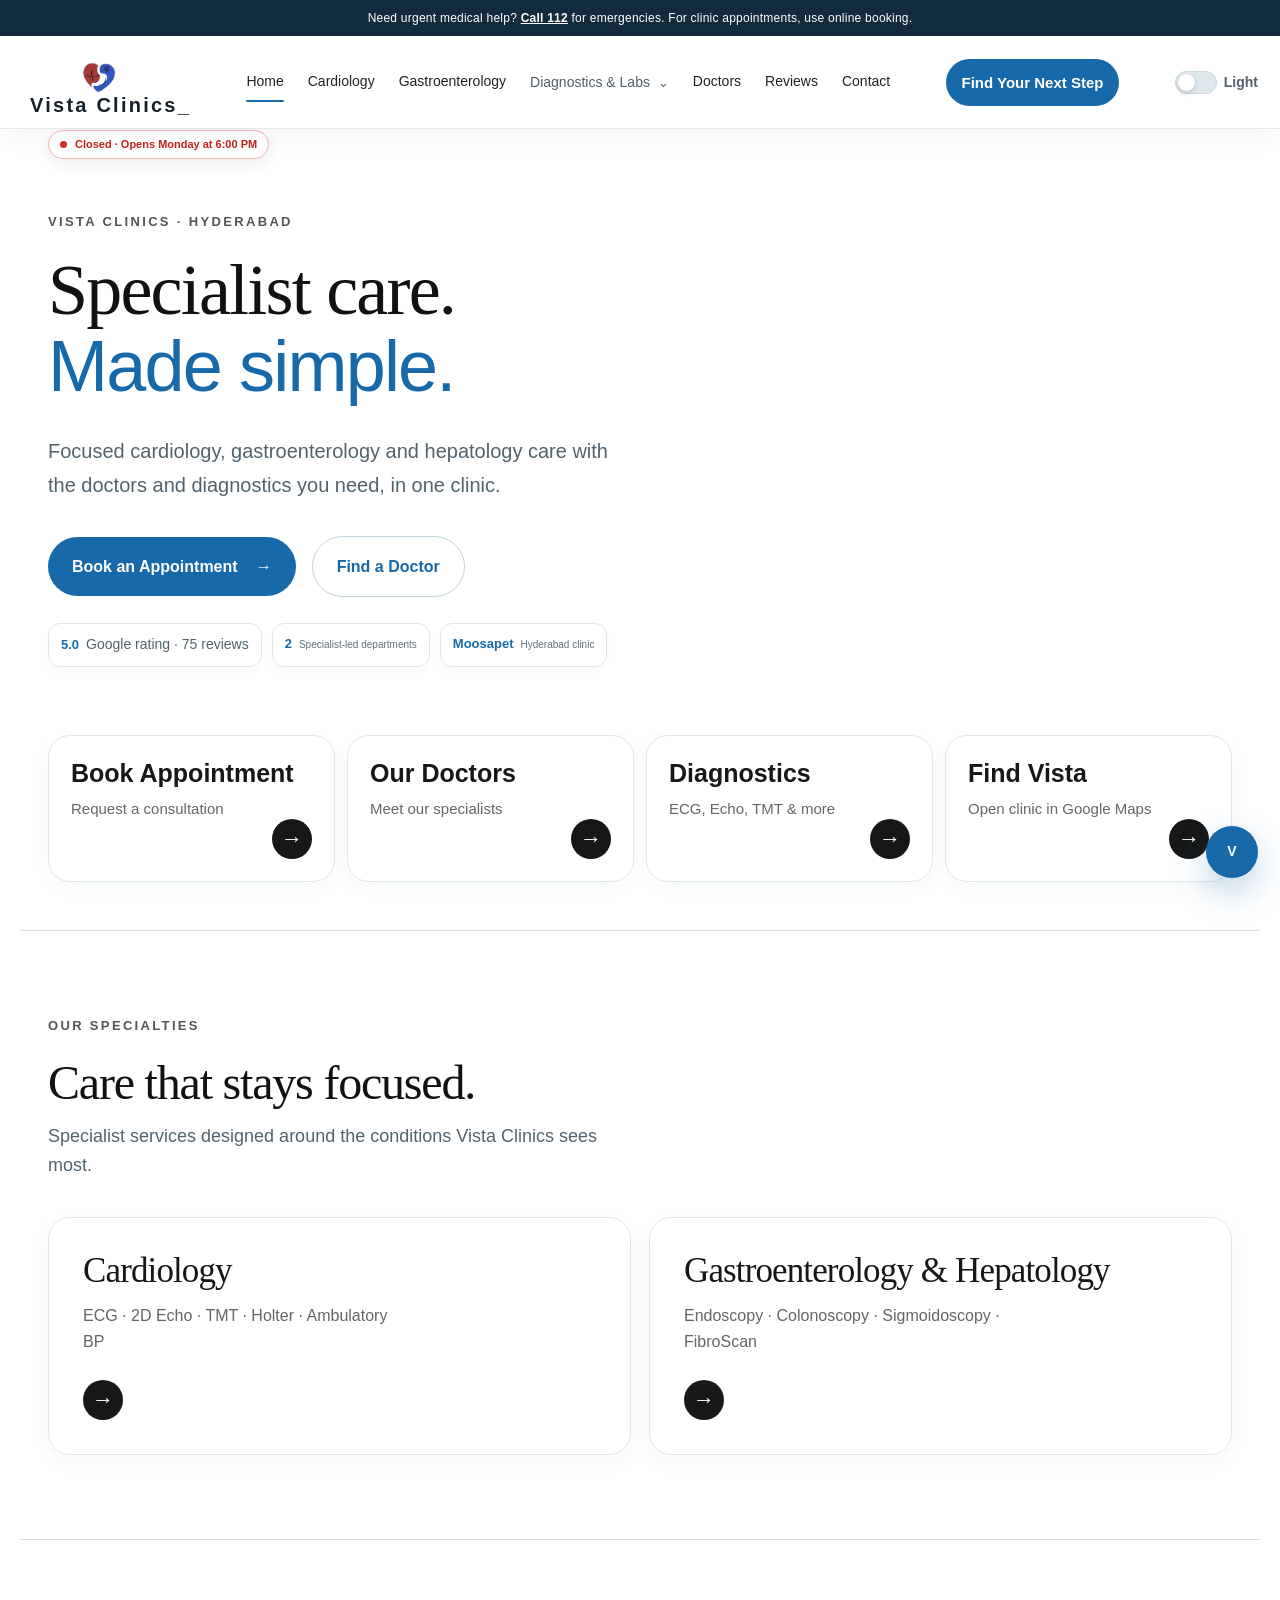
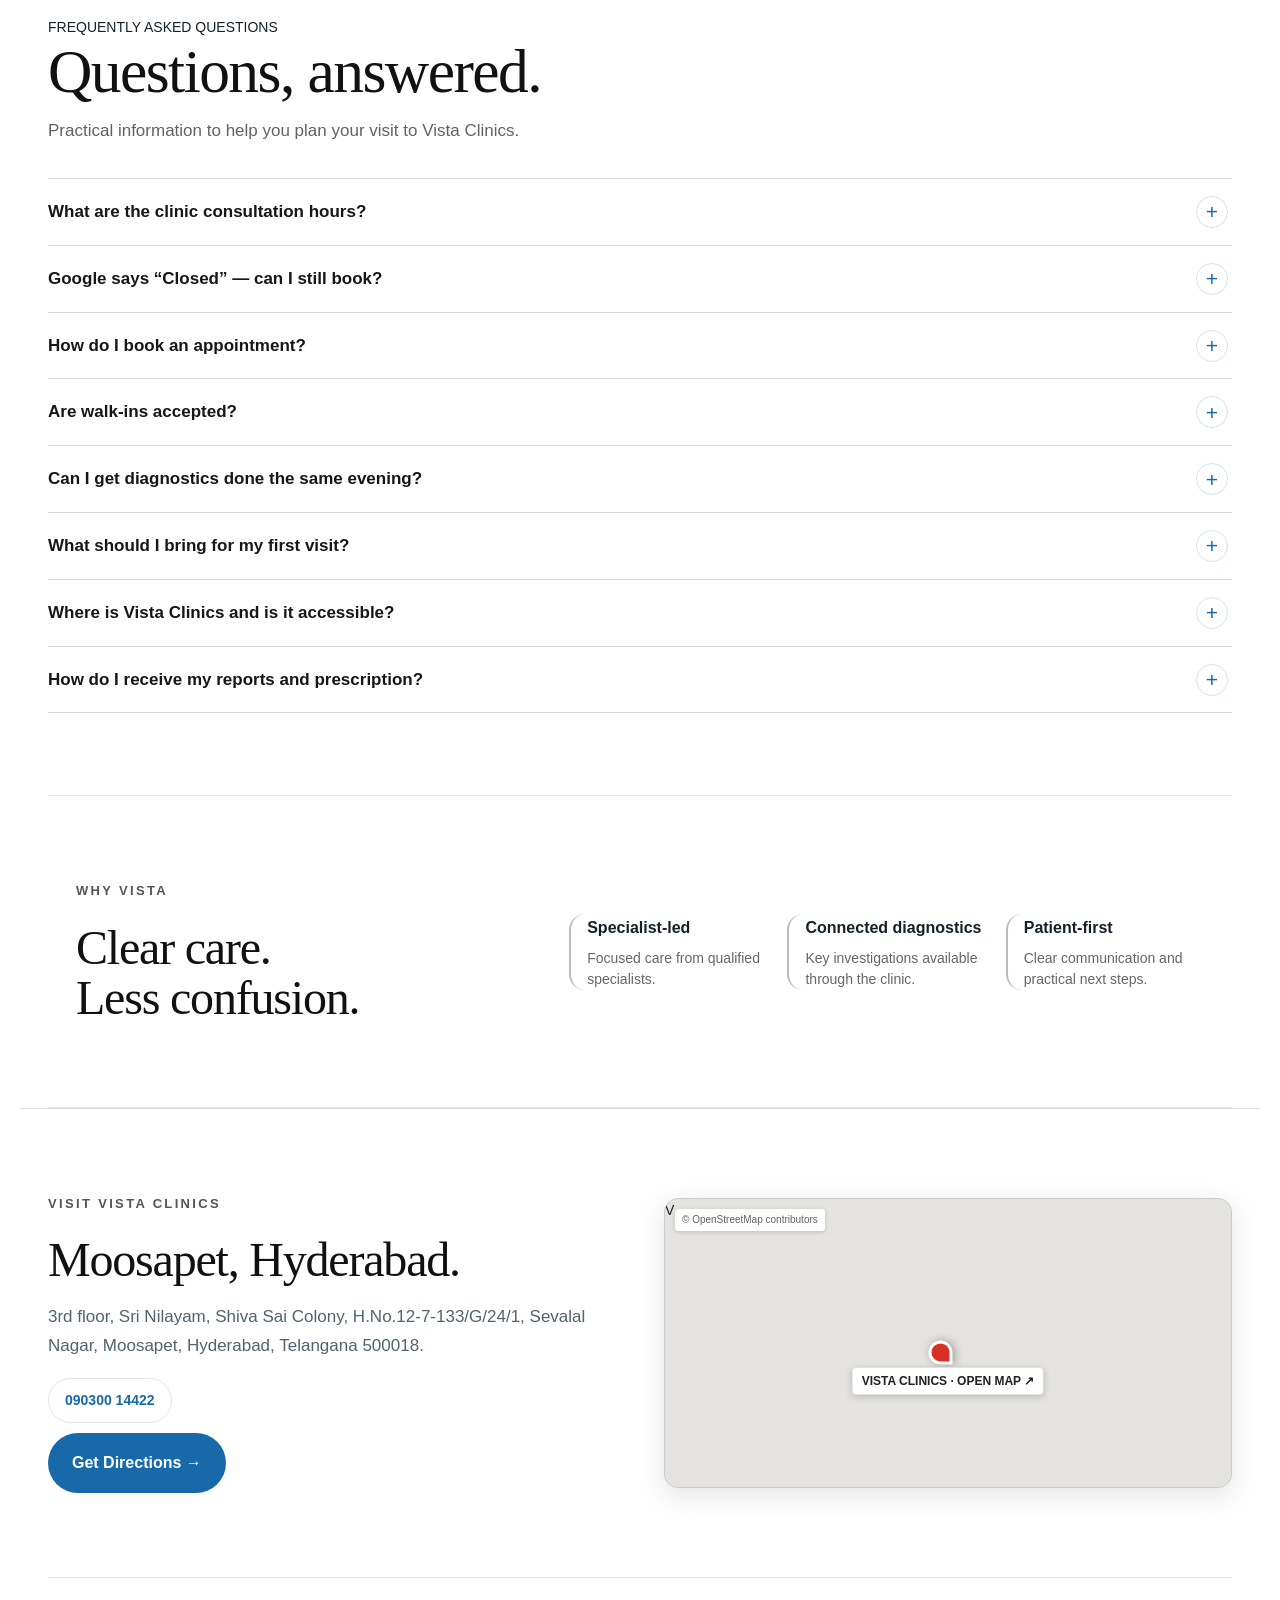
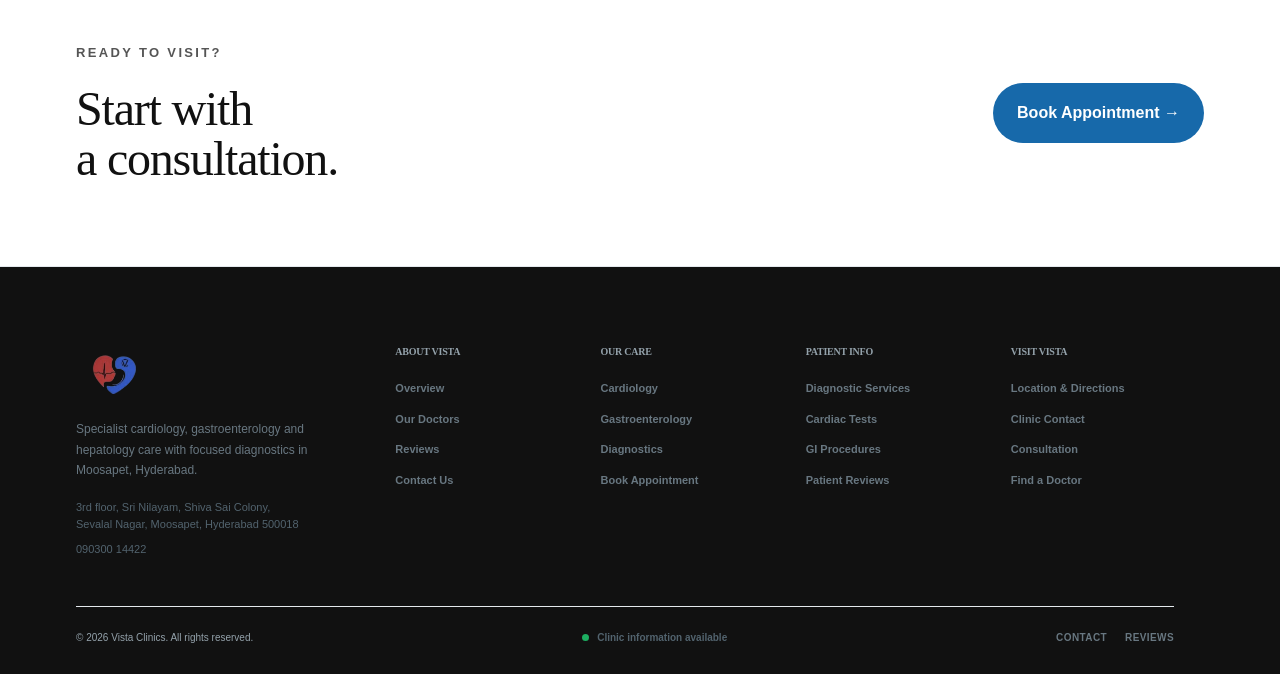
==== commit 732d76d8: "Remove FAQ CTA card content" ====
--- a/index.html
+++ b/index.html
@@ -22,10 +22,24 @@
 <header class="site-header home-header"><a class="brand" href="index.html" aria-label="Vista Clinics home"><span>VISTA</span><small>CLINICS</small></a><nav class="nav" aria-label="Main navigation"><a href="index.html">Home</a><a href="cardiology.html">Cardiology</a><a href="gastroenterology.html">Gastroenterology</a><a href="diagnostics.html">Diagnostics</a><a href="labs.html">Labs & Tests</a><a href="doctors.html">Doctors</a><a href="reviews.html">Reviews</a><a href="contact.html">Contact</a></nav><div class="header-actions"><a class="header-phone" href="tel:09030014422">090300 14422</a><a class="header-book" href="book-consultation.html">Book Appointment</a></div><button class="menu-toggle" aria-label="Open navigation" aria-expanded="false">☰</button></header>
 <main>
 <section class="home-hero"><div class="home-hero-copy"><span class="home-label">VISTA CLINICS · HYDERABAD</span><h1>Specialist care.<br><span>Made simple.</span></h1><p>Focused cardiology, gastroenterology and hepatology care with the doctors and diagnostics you need, in one clinic.</p><div class="home-actions"><a class="home-btn primary" href="book-consultation.html">Book an Appointment <b>→</b></a><a class="home-btn secondary" href="doctors.html">Find a Doctor</a></div><div class="hero-trust-strip" aria-label="Vista Clinics trust indicators"><a href="reviews.html"><strong>5.0</strong><span>Google rating · 75 reviews</span></a><span><strong>2</strong><span>Specialist-led departments</span></span><span><strong>Moosapet</strong><span>Hyderabad clinic</span></span></div></div>
-<div class="hero-blueprint" aria-label="Continuously animated four-floor, multi-block architectural blueprint of Vista Clinics"><div class="blueprint-marquee" aria-hidden="true"><span>VISTA CLINICS · VISTA CLINICS · VISTA CLINICS · VISTA CLINICS ·</span></div><svg class="draw-svg" viewBox="0 0 680 500" role="img" aria-hidden="true"><defs><linearGradient id="vistaLine" x1="0" y1="0" x2="1" y2="1"><stop offset="0" stop-color="#2563eb"/><stop offset="1" stop-color="#0ea5e9"/></linearGradient><linearGradient id="glassFill" x1="0" y1="0" x2="1" y2="1"><stop offset="0" stop-color="#2563eb" stop-opacity=".04"/><stop offset="1" stop-color="#0ea5e9" stop-opacity=".11"/></linearGradient></defs><g class="blueprint-back" fill="rgba(37,99,235,.035)"><path class="back-block" pathLength="1" d="M92 414V150L248 100v264L92 414Z"/><path class="back-block" pathLength="1" d="M250 364V76L458 120v288L250 364Z"/><path class="back-block" pathLength="1" d="M454 410V132L596 176v268L454 410Z"/></g><g class="blueprint-glass" fill="url(#glassFill)"><path class="glass-panel" d="M65 430V125H235V430Z"/><path class="glass-panel" d="M235 430V90H445V430H235Z"/><path class="glass-panel" d="M445 430V145H615V430H445Z"/></g><g class="blueprint-lines" fill="none" stroke="url(#vistaLine)" stroke-linecap="round" stroke-linejoin="round"><path class="draw-path phase-1" pathLength="1" d="M65 430V125H235V430H65Z"/><path class="draw-path phase-2" pathLength="1" d="M235 430V90H445V430H235Z"/><path class="draw-path phase-3" pathLength="1" d="M445 430V145H615V430H445Z"/><path class="draw-path delay-1" pathLength="1" d="M65 201H235M65 277H235M65 353H235M235 178H445M235 254H445M235 330H445M235 406H445M445 216H615M445 288H615M445 360H615"/><path class="draw-path delay-2" pathLength="1" d="M107 125V430M150 125V430M193 125V430M282 90V430M330 90V430M378 90V430M493 145V430M542 145V430M581 145V430"/><path class="draw-path delay-3" pathLength="1" d="M78 145h21v39H78ZM121 145h21v39h-21ZM164 145h21v39h-21ZM207 145h17v39h-17ZM78 221h21v39H78ZM121 221h21v39h-21ZM164 221h21v39h-21ZM207 221h17v39h-17ZM78 297h21v39H78ZM121 297h21v39h-21ZM164 297h21v39h-21ZM207 297h17v39h-17ZM78 373h21v39H78ZM121 373h21v39h-21ZM164 373h21v39h-21ZM207 373h17v39h-17Z"/><path class="draw-path delay-4" pathLength="1" d="M252 110h28v45h-28ZM294 110h28v45h-28ZM336 110h28v45h-28ZM378 110h28v45h-28ZM420 110h12v45h-12ZM252 186h28v45h-28ZM294 186h28v45h-28ZM336 186h28v45h-28ZM378 186h28v45h-28ZM420 186h12v45h-12ZM252 262h28v45h-28ZM294 262h28v45h-28ZM336 262h28v45h-28ZM378 262h28v45h-28ZM420 262h12v45h-12ZM252 338h28v45h-28ZM294 338h28v45h-28ZM336 338h28v45h-28ZM378 338h28v45h-28ZM420 338h12v45h-12Z"/><path class="draw-path delay-5" pathLength="1" d="M458 165h27v39h-27ZM501 165h27v39h-27ZM544 165h27v39h-27ZM587 165h16v39h-16ZM458 237h27v39h-27ZM501 237h27v39h-27ZM544 237h27v39h-27ZM587 237h16v39h-16ZM458 309h27v39h-27ZM501 309h27v39h-27ZM544 309h27v39h-27ZM587 309h16v39h-16ZM458 381h27v39h-27ZM501 381h27v39h-27ZM544 381h27v39h-27ZM587 381h16v39h-16Z"/><path class="draw-path delay-6" pathLength="1" d="M300 430V345H380V430M288 345h104M305 345l-17 15h104l-17-15M305 360h70M315 360v70M350 360v70M375 360v70"/><path class="draw-path delay-7" pathLength="1" d="M65 125l18-17h152M235 90l20-18h170l20 18M445 145l18-17h152l18 17M85 108h130M255 72h170M463 128h150"/><path class="draw-path delay-8" pathLength="1" d="M278 190h124v52H278Z"/><path class="draw-path delay-9" pathLength="1" d="M285 197h110v38H285Z"/><path class="draw-path medical-cross" pathLength="1" d="M326 204h16v-12h18v12h16v18h-16v12h-18v-12h-16Z"/><path class="draw-path ecg-path" pathLength="1" d="M88 315h38l10-18 13 38 18-55 18 35h30"/><path class="draw-path delay-10" pathLength="1" d="M45 430h590M65 451h550M92 472h496M132 488h416"/></g><g class="blueprint-sign" text-anchor="middle"><text x="340" y="218" style="font:800 17px Arial,Helvetica,sans-serif;letter-spacing:2px"><tspan class="vista-word">VISTA</tspan><tspan class="clinics-word"> CLINICS</tspan></text><text x="340" y="228" style="font:600 6px Arial,Helvetica,sans-serif;letter-spacing:1.7px;fill:#64707c">3RD FLOOR · SRI NILAYAM</text></g><g class="blueprint-labels" text-anchor="middle"><text x="340" y="499" style="font:700 10px Arial,Helvetica,sans-serif;letter-spacing:3px;fill:#16202a">MOOSAPET · HYDERABAD</text></g></svg><span class="blueprint-glow"></span></div></section>
+<div class="hero-blueprint" aria-label="Continuously animated four-floor, multi-block architectural blueprint of Vista Clinics"><div class="blueprint-marquee" aria-hidden="true"><span>VISTA CLINICS · VISTA CLINICS · VISTA CLINICS · VISTA CLINICS ·</span></div><svg class="draw-svg" viewBox="0 0 680 500" role="img" aria-hidden="true">
+<defs><linearGradient id="vistaLine" x1="0" y1="0" x2="1" y2="1"><stop offset="0" stop-color="#2563eb"/><stop offset="1" stop-color="#0ea5e9"/></linearGradient><linearGradient id="glassFill" x1="0" y1="0" x2="1" y2="1"><stop offset="0" stop-color="#2563eb" stop-opacity=".04"/><stop offset="1" stop-color="#0ea5e9" stop-opacity=".11"/></linearGradient></defs>
+<g class="blueprint-back" fill="rgba(37,99,235,.035)"><path class="back-block" pathLength="1" d="M92 414V150L248 100v264L92 414Z"/><path class="back-block" pathLength="1" d="M250 364V76L458 120v288L250 364Z"/><path class="back-block" pathLength="1" d="M454 410V132L596 176v268L454 410Z"/></g>
+<g class="blueprint-glass" fill="url(#glassFill)"><path class="glass-panel" d="M65 430V125H235V430Z"/><path class="glass-panel" d="M235 430V90H445V430H235Z"/><path class="glass-panel" d="M445 430V145H615V430H445Z"/></g>
+<g class="blueprint-lines" fill="none" stroke="url(#vistaLine)" stroke-linecap="round" stroke-linejoin="round">
+<path class="draw-path phase-1" pathLength="1" d="M65 430V125H235V430H65Z"/><path class="draw-path phase-2" pathLength="1" d="M235 430V90H445V430H235Z"/><path class="draw-path phase-3" pathLength="1" d="M445 430V145H615V430H445Z"/>
+<path class="draw-path delay-1" pathLength="1" d="M65 201H235M65 277H235M65 353H235M235 178H445M235 254H445M235 330H445M235 406H445M445 216H615M445 288H615M445 360H615"/>
+<path class="draw-path delay-2" pathLength="1" d="M107 125V430M150 125V430M193 125V430M282 90V430M330 90V430M378 90V430M493 145V430M542 145V430M581 145V430"/>
+<path class="draw-path delay-3" pathLength="1" d="M78 145h21v39H78ZM121 145h21v39h-21ZM164 145h21v39h-21ZM207 145h17v39h-17ZM78 221h21v39H78ZM121 221h21v39h-21ZM164 221h21v39h-21ZM207 221h17v39h-17ZM78 297h21v39H78ZM121 297h21v39h-21ZM164 297h21v39h-21ZM207 297h17v39h-17ZM78 373h21v39H78ZM121 373h21v39h-21ZM164 373h21v39h-21ZM207 373h17v39h-17Z"/>
+<path class="draw-path delay-4" pathLength="1" d="M252 110h28v45h-28ZM294 110h28v45h-28ZM336 110h28v45h-28ZM378 110h28v45h-28ZM420 110h12v45h-12ZM252 186h28v45h-28ZM294 186h28v45h-28ZM336 186h28v45h-28ZM378 186h28v45h-28ZM420 186h12v45h-12ZM252 262h28v45h-28ZM294 262h28v45h-28ZM336 262h28v45h-28ZM378 262h28v45h-28ZM420 262h12v45h-12ZM252 338h28v45h-28ZM294 338h28v45h-28ZM336 338h28v45h-28ZM378 338h28v45h-28ZM420 338h12v45h-12Z"/>
+<path class="draw-path delay-5" pathLength="1" d="M458 165h27v39h-27ZM501 165h27v39h-27ZM544 165h27v39h-27ZM587 165h16v39h-16ZM458 237h27v39h-27ZM501 237h27v39h-27ZM544 237h27v39h-27ZM587 237h16v39h-16ZM458 309h27v39h-27ZM501 309h27v39h-27ZM544 309h27v39h-27ZM587 309h16v39h-16ZM458 381h27v39h-27ZM501 381h27v39h-27ZM544 381h27v39h-27ZM587 381h16v39h-16Z"/>
+<path class="draw-path delay-6" pathLength="1" d="M300 430V345H380V430M288 345h104M305 345l-17 15h104l-17-15M305 360h70M315 360v70M350 360v70M375 360v70"/><path class="draw-path delay-7" pathLength="1" d="M65 125l18-17h152M235 90l20-18h170l20 18M445 145l18-17h152l18 17M85 108h130M255 72h170M463 128h150"/><path class="draw-path delay-8" pathLength="1" d="M278 190h124v52H278Z"/><path class="draw-path delay-9" pathLength="1" d="M285 197h110v38H285Z"/><path class="draw-path medical-cross" pathLength="1" d="M326 204h16v-12h18v12h16v18h-16v12h-18v-12h-16Z"/><path class="draw-path ecg-path" pathLength="1" d="M88 315h38l10-18 13 38 18-55 18 35h30"/><path class="draw-path delay-10" pathLength="1" d="M45 430h590M65 451h550M92 472h496M132 488h416"/>
+</g>
+<g class="blueprint-sign" text-anchor="middle"><text x="340" y="218" style="font:800 17px Arial,Helvetica,sans-serif;letter-spacing:2px"><tspan class="vista-word">VISTA</tspan><tspan class="clinics-word"> CLINICS</tspan></text><text x="340" y="228" style="font:600 6px Arial,Helvetica,sans-serif;letter-spacing:1.7px;fill:#64707c">3RD FLOOR · SRI NILAYAM</text></g><g class="blueprint-labels" text-anchor="middle"><text x="340" y="499" style="font:700 10px Arial,Helvetica,sans-serif;letter-spacing:3px;fill:#16202a">MOOSAPET · HYDERABAD</text></g>
+</svg><span class="blueprint-glow"></span></div></section>
 <section class="quick-actions"><a href="book-consultation.html"><strong>Book Appointment</strong><small>Request a consultation</small><b aria-hidden="true">→</b></a><a href="doctors.html"><strong>Our Doctors</strong><small>Meet our specialists</small><b aria-hidden="true">→</b></a><a href="diagnostics.html"><strong>Diagnostics</strong><small>ECG, Echo, TMT & more</small><b aria-hidden="true">→</b></a><a href="https://www.google.com/maps/search/?api=1&query=Vista%20Clinics%2C%203rd%20floor%2C%20Sri%20Nilayam%2C%20Shiva%20Sai%20Colony%2C%20H.No.12-7-133%2FG%2F24%2F1%2C%20Sevalal%20Nagar%2C%20Moosapet%2C%20Hyderabad%2C%20Telangana%20500018" target="_blank" rel="noopener"><strong>Find Vista</strong><small>Open clinic in Google Maps</small><b aria-hidden="true">→</b></a></section>
 <section class="home-section"><div class="home-section-title"><span>OUR SPECIALTIES</span><h2>Care that stays focused.</h2><p>Specialist services designed around the conditions Vista Clinics sees most.</p></div><div class="specialty-row"><a class="specialty-item" href="cardiology.html"><div><h3>Cardiology</h3><p>ECG · 2D Echo · TMT · Holter · Ambulatory BP</p></div><b aria-hidden="true">→</b></a><a class="specialty-item" href="gastroenterology.html"><div><h3>Gastroenterology & Hepatology</h3><p>Endoscopy · Colonoscopy · Sigmoidoscopy · FibroScan</p></div><b aria-hidden="true">→</b></a><a class="specialty-item" href="diagnostics.html"><div><h3>Advanced Diagnostics</h3><p>Focused investigations supporting specialist consultations</p></div><b aria-hidden="true">→</b></a></div></section>
-<section class="home-faq" id="faq"><div class="home-faq-heading"><div class="faq-eyebrow"><span>04.</span><i>—</i><b>FAQ</b></div><h2>Frequently Asked<br><em>Questions</em></h2><p>The practical details patients usually want to know before visiting Vista Clinics.</p></div><div class="faq-layout"><div class="faq-list"><details open><summary>What are the clinic consultation hours?</summary><div class="faq-answer"><strong>Monday – Saturday: 6:00 PM – 9:00 PM</strong> (last registration: 8:30 PM). Sunday: Closed.<br><br>ECG, Echo, TMT, FibroScan and lab draws are available during clinic hours. Endoscopy and colonoscopy are scheduled separately by appointment. <strong>Online booking is open 24/7</strong> for next-day slots.</div></details><details><summary>Google says “Closed”. Can I still book?</summary><div class="faq-answer"><strong>Yes.</strong> “Closed” refers to physical walk-in consultation hours. Our digital front desk is open 24/7. Use the <a href="book-consultation.html">Book Appointment</a> button or request a callback for the next available evening slot.</div></details><details><summary>How do I book an appointment?</summary><div class="faq-answer">The fastest way is through <a href="book-consultation.html">Book Appointment</a>: choose Cardiology or Gastroenterology, select a date/time, enter your details and confirm. You can also call <a href="tel:09030014422">090300 14422</a> during clinic hours. For booking, we need the patient’s name, age, gender, mobile, preferred doctor (or “Any Specialist”) and reason for visit.</div></details><details><summary>Can I book for a family member?</summary><div class="faq-answer"><strong>Yes.</strong> Use “Booking for someone else?” on the form. Enter their name and age, and use your mobile for OTP/confirmation. Please bring their previous prescriptions and reports.</div></details><details><summary>Do you accept walk-ins?</summary><div class="faq-answer"><strong>Yes, subject to slot availability.</strong> Pre-booking is recommended because it helps minimise waiting, confirm specialist availability and prepare diagnostic slots such as Echo, TMT or FibroScan.</div></details><details><summary>Can I get tests done the same evening?</summary><div class="faq-answer"><strong>Yes — this is one of our key conveniences.</strong> If the doctor advises testing during your 6–9 PM consultation, ECG, Echo, FibroScan, BP checks and blood draws can be done immediately when feasible. TMT, Holter and ABPM are scheduled according to preparation and slot availability. Reports are delivered digitally, typically within 2 hours for ECG/Echo/TMT and within 24 hours for Holter/ABPM/Histopathology.</div></details><details><summary>What should I bring for my first visit?</summary><div class="faq-answer">Bring previous prescriptions or discharge summaries, recent blood and imaging reports, your current medication list and an insurance card/ID if applicable. A referral is only needed when your specific policy requires one.</div></details><details><summary>Where is Vista Clinics and is it accessible?</summary><div class="faq-answer">Vista Clinics is on the <strong>3rd Floor, Sri Nilayam, Shiva Sai Colony, Sevalal Nagar, Moosapet, Hyderabad 500018</strong>, opposite Moosapet Metro Station. There is lift access, a wheelchair at reception and accessible clinic facilities. Search “Vista Clinics Moosapet” on Google Maps or use <a href="https://www.google.com/maps/search/?api=1&query=Vista%20Clinics%2C%203rd%20floor%2C%20Sri%20Nilayam%2C%20Shiva%20Sai%20Colony%2C%20H.No.12-7-133%2FG%2F24%2F1%2C%20Sevalal%20Nagar%2C%20Moosapet%2C%20Hyderabad%2C%20Telangana%20500018" target="_blank" rel="noopener">Get Directions</a>.</div></details></div><aside class="faq-cta"><span class="faq-cta-number">01</span><div class="faq-cta-glow"></div><div class="faq-cta-mark">V</div><h3>Still have a<br>question?</h3><p>Our team can help with appointments, diagnostics, directions and other visit details.</p><a href="book-consultation.html">Book an Appointment <b>→</b></a><small>Mon–Sat · 6:00 PM–9:00 PM<br>WhatsApp-enabled · 090300 14422</small></aside></div></section>
+<section class="home-faq"><div class="home-faq-heading"><span>FREQUENTLY ASKED QUESTIONS</span><h2>Questions, answered.</h2><p>Practical information to help you plan your visit to Vista Clinics.</p></div><div class="faq-list"><details><summary>What are the clinic consultation hours?</summary><div class="faq-answer"><strong>Monday–Saturday: 6:00 PM–9:00 PM</strong> (last registration 8:30 PM). Sunday is closed. ECG, Echo, TMT, FibroScan and lab draws are available during clinic hours; endoscopy and colonoscopy are scheduled separately. <strong>Online booking is open 24/7.</strong></div></details><details><summary>Google says “Closed” — can I still book?</summary><div class="faq-answer"><strong>Yes.</strong> “Closed” refers to physical walk-in consultation hours. Our digital front desk is open 24/7. Use the <a href="book-consultation.html">Book Appointment</a> button or request a callback for the next available evening slot.</div></details><details><summary>How do I book an appointment?</summary><div class="faq-answer">Book online through the <a href="book-consultation.html">Book Appointment</a> page or call <a href="tel:09030014422">090300 14422</a> during clinic hours. You can also book for a family member using their name and details.</div></details><details><summary>Are walk-ins accepted?</summary><div class="faq-answer"><strong>Yes, subject to slot availability.</strong> Pre-booking is recommended for shorter waits, doctor availability and diagnostic slot readiness.</div></details><details><summary>Can I get diagnostics done the same evening?</summary><div class="faq-answer"><strong>Yes, when clinically advised and slots are available.</strong> ECG, Echo, FibroScan, BP checks and blood draws can be done immediately; TMT, Holter and ABPM are scheduled based on preparation and availability.</div></details><details><summary>What should I bring for my first visit?</summary><div class="faq-answer">Bring previous prescriptions or discharge summaries, recent reports and scans, your current medication list, and insurance/ID if applicable. A referral is needed only when your policy requires one.</div></details><details><summary>Where is Vista Clinics and is it accessible?</summary><div class="faq-answer">Vista Clinics is on the <strong>3rd Floor, Sri Nilayam, Sevalal Nagar, Moosapet</strong>, opposite Moosapet Metro Station. Lift access is available, with wheelchair access at reception and an accessible washroom.</div></details><details><summary>How do I receive my reports and prescription?</summary><div class="faq-answer">Verified reports and digital prescriptions can be sent through <strong>WhatsApp and email</strong>, so you generally do not need to return to collect paper copies.</div></details></div></section>
 <section class="home-trust"><div><span>WHY VISTA</span><h2>Clear care.<br>Less confusion.</h2></div><div class="trust-points"><p><b>Specialist-led</b><small>Focused care from qualified specialists.</small></p><p><b>Connected diagnostics</b><small>Key investigations available through the clinic.</small></p><p><b>Patient-first</b><small>Clear communication and practical next steps.</small></p></div></section>
 <section class="home-location"><div><span>VISIT VISTA CLINICS</span><h2>Moosapet, Hyderabad.</h2><p>3rd floor, Sri Nilayam, Shiva Sai Colony, H.No.12-7-133/G/24/1, Sevalal Nagar, Moosapet, Hyderabad, Telangana 500018.</p><div class="home-location-actions"><a class="home-btn primary" href="https://www.google.com/maps/search/?api=1&query=Vista%20Clinics%2C%203rd%20floor%2C%20Sri%20Nilayam%2C%20Shiva%20Sai%20Colony%2C%20H.No.12-7-133%2FG%2F24%2F1%2C%20Sevalal%20Nagar%2C%20Moosapet%2C%20Hyderabad%2C%20Telangana%20500018" target="_blank" rel="noopener">Get Directions →</a><a class="home-phone" href="tel:09030014422">090300 14422</a></div></div><a class="mini-map" href="https://www.google.com/maps/search/?api=1&query=Vista%20Clinics%2C%203rd%20floor%2C%20Sri%20Nilayam%2C%20Shiva%20Sai%20Colony%2C%20H.No.12-7-133%2FG%2F24%2F1%2C%20Sevalal%20Nagar%2C%20Moosapet%2C%20Hyderabad%2C%20Telangana%20500018" target="_blank" rel="noopener" aria-label="Open Vista Clinics in Google Maps"><div class="mini-road r1"></div><div class="mini-road r2"></div><div class="mini-pin">V</div><span>VISTA CLINICS · OPEN MAP ↗</span></a></section>
 <section class="home-final"><div><span>READY TO VISIT?</span><h2>Start with a consultation.</h2></div><a class="home-btn primary" href="book-consultation.html">Book Appointment →</a></section>
--- a/assets/css/home.css
+++ b/assets/css/home.css
@@ -1,2 +1,2 @@
 :root{--v-blue:#1769aa;--v-dark:#111827;--v-text:#171717;--v-muted:#5f6368;--v-line:#dedede;--v-soft:#f7f7f5}body[data-page="home"] .site-header{padding:15px max(22px,calc((100% - 1240px)/2));box-shadow:0 2px 16px rgba(0,0,0,.05);background:#fff}body[data-page="home"] .home-header .nav{gap:24px}body[data-page="home"] .home-header .nav a{font-size:15px;color:#222}.header-actions{display:flex;align-items:center;gap:18px}.header-phone{font-size:15px;font-weight:600;color:#333}.header-book{background:#171717;color:#fff;padding:14px 20px;border-radius:7px;font-size:15px;font-weight:700}.header-book:hover{background:#333}.home-hero{max-width:1240px;margin:auto;min-height:590px;padding:82px 28px 68px;display:grid;grid-template-columns:1.05fr .95fr;gap:70px;align-items:center}.home-label,.home-section-title>span,.home-trust>div>span,.home-location>div>span,.home-final>div>span{display:block;color:#555;font-size:13px;letter-spacing:.18em;font-weight:800;margin-bottom:20px}.home-hero h1{font-family:'Playfair Display',serif;font-size:clamp(64px,7vw,96px);line-height:1.01;letter-spacing:-.045em;font-weight:500;margin:0;color:#111}.home-hero h1 span{color:#1769aa}.home-hero-copy>p{max-width:650px;color:#4f5357;font-size:20px;line-height:1.7;margin:28px 0 34px}.home-actions,.home-location-actions{display:flex;align-items:center;gap:16px}.home-btn{display:inline-flex;align-items:center;justify-content:center;gap:18px;padding:16px 24px;border-radius:7px;font-size:16px;font-weight:800;transition:.2s}.home-btn.primary{background:#171717;color:#fff}.home-btn.primary:hover{background:#333;transform:translateY(-1px)}.home-btn.secondary{border:1px solid #aaa;color:#171717;background:#fff}.home-btn.secondary:hover{border-color:#171717;background:#f7f7f7}.hero-trust-strip{display:flex;gap:30px;flex-wrap:wrap;margin-top:36px}.hero-trust-strip>a,.hero-trust-strip>span{display:flex;align-items:baseline;gap:8px;color:#555}.hero-trust-strip strong{font-size:22px;color:#171717}.hero-trust-strip span span,.hero-trust-strip>a span{font-size:14px}.quick-actions{max-width:1240px;margin:auto;padding:0 28px 72px;display:grid;grid-template-columns:repeat(4,1fr);gap:14px}.quick-actions>a{position:relative;min-height:200px;padding:32px;border:1px solid #d7d7d7;background:#fff;border-radius:14px;display:flex;flex-direction:column;justify-content:space-between;transition:transform .2s,box-shadow .2s,border-color .2s}.quick-actions>a:hover{background:#fff;z-index:1;transform:translateY(-4px);box-shadow:0 16px 35px rgba(0,0,0,.08);border-color:#999}.quick-actions>a>span{display:none}.quick-actions strong{display:block;font-size:25px;line-height:1.2;max-width:230px;color:#171717}.quick-actions small{display:block;color:#666;font-size:15px;margin-top:10px;line-height:1.45}.quick-actions b{width:44px;height:44px;border-radius:50%;display:grid;place-items:center;background:#171717;color:#fff;font-size:24px;line-height:1;align-self:flex-end;transition:transform .2s,background .2s}.quick-actions>a:hover b{transform:translateX(4px);background:#333}.home-section,.home-doctors,.home-location{max-width:1240px;margin:auto;padding:84px 28px}.home-section{border-top:1px solid #dedede}.home-section-title{margin-bottom:38px}.home-section-title h2,.home-trust h2,.home-location h2,.home-final h2{font-family:'Playfair Display',serif;font-size:clamp(46px,4.8vw,64px);line-height:1.06;letter-spacing:-.035em;font-weight:500;margin:0;color:#111}.home-section-title p{max-width:700px;color:#5f6368;font-size:18px;margin:14px 0 0;line-height:1.6}.specialty-row{display:grid;grid-template-columns:repeat(3,1fr);border:1px solid #d7d7d7;border-radius:14px;overflow:hidden}.specialty-item{min-height:270px;padding:34px;display:flex;flex-direction:column;border-right:1px solid #d7d7d7;background:#fff}.specialty-item:last-child{border-right:0}.specialty-item:hover{background:#fafafa}.specialty-item>span{display:none}.specialty-item h3{font-family:'Playfair Display',serif;font-size:35px;line-height:1.1;font-weight:500;margin:auto 0 12px;color:#171717}.specialty-item p{font-size:16px;color:#62666a;margin:0;line-height:1.6;max-width:330px}.specialty-item>b{width:44px;height:44px;border-radius:50%;display:grid;place-items:center;background:#171717;color:#fff;font-size:24px;line-height:1;margin-top:26px;transition:transform .2s}.specialty-item:hover>b{transform:translateX(4px);background:#333}.home-doctors{background:#f7f7f5;max-width:none;padding-left:max(28px,calc((100% - 1184px)/2));padding-right:max(28px,calc((100% - 1184px)/2))}.home-doctors .home-section-title{max-width:1184px;margin-left:auto;margin-right:auto}.doctor-row{max-width:1184px;margin:auto;display:grid;grid-template-columns:1fr 1fr;gap:14px}.doctor-strip{display:grid;grid-template-columns:62px 1fr auto;gap:16px;align-items:center;padding:20px;background:#fff;border:1px solid #d8d8d8;border-radius:7px}.doctor-strip:hover{border-color:#999;box-shadow:0 8px 24px rgba(0,0,0,.06)}.doctor-initial{width:62px;height:62px;border-radius:50%;background:#eee;color:#171717;display:grid;place-items:center;font-size:13px;font-weight:800}.doctor-strip strong{display:block;font-size:16px;color:#171717}.doctor-strip span{display:block;font-size:13px;color:#666;margin-top:4px}.doctor-strip b{font-size:13px;color:#333;white-space:nowrap}.home-trust{max-width:1184px;margin:auto;padding:84px 28px;display:grid;grid-template-columns:.8fr 1.2fr;gap:70px;align-items:center}.trust-points{display:grid;grid-template-columns:repeat(3,1fr);gap:20px}.trust-points p{margin:0;padding-left:16px;border-left:2px solid #bbb}.trust-points b{display:block;font-size:16px}.trust-points small{display:block;color:#666;font-size:14px;line-height:1.5;margin-top:7px}.home-location{border-top:1px solid #dedede;display:grid;grid-template-columns:1fr 1fr;gap:70px;align-items:center}.home-location>div:first-child p{color:#555;font-size:17px;line-height:1.7;max-width:600px}.home-phone{font-size:16px;color:#171717;font-weight:800}.home-location-actions{flex-direction:column;align-items:flex-start;gap:10px}.home-phone{order:-1;display:inline-flex;align-items:center;justify-content:center;min-height:44px;padding:10px 16px;border:1px solid #dfe8ec;border-radius:999px;background:#fff;color:#1769aa;font-size:14px;font-weight:800;text-decoration:none;white-space:nowrap;transition:transform .22s ease,box-shadow .22s ease,border-color .22s ease}.home-phone:hover{transform:translateY(-2px);box-shadow:0 8px 22px rgba(23,105,170,.10);border-color:#a9c8db}.mini-map{height:290px;background-color:#e8edf0;background-image:linear-gradient(155deg,transparent 0 44%,#fff 44.5% 47%,transparent 47.5% 100%),linear-gradient(35deg,transparent 0 57%,#fff 57.5% 60%,transparent 60.5% 100%),linear-gradient(90deg,transparent 0 27%,#fff 27.5% 29%,transparent 29.5% 100%),linear-gradient(12deg,transparent 0 76%,#f6c76d 76.5% 80%,transparent 80.5% 100%),linear-gradient(118deg,transparent 0 18%,#d5e8cf 18.5% 31%,transparent 31.5% 100%);border:1px solid #c7cdd1;border-radius:14px;position:relative;overflow:hidden;display:block;cursor:pointer;box-shadow:inset 0 0 0 1px rgba(255,255,255,.45)}.mini-map:before{content:'Google Maps';position:absolute;top:14px;left:14px;background:#fff;border-radius:4px;padding:7px 10px;color:#5f6368;font:600 12px Arial,sans-serif;letter-spacing:0;box-shadow:0 1px 4px rgba(0,0,0,.16);z-index:2}.mini-map:after{content:'•';position:absolute;left:50%;top:50%;transform:translate(-50%,-58%);width:34px;height:34px;border-radius:50% 50% 50% 0;background:#d93025;color:#fff;font:700 22px Arial,sans-serif;line-height:28px;text-align:center;rotate:-45deg;box-shadow:0 3px 7px rgba(0,0,0,.25);z-index:3}.mini-map span{position:absolute;left:50%;top:calc(50% + 30px);transform:translateX(-50%);color:#202124!important;background:#fff;padding:6px 9px;border-radius:4px;font:700 13px Arial,sans-serif!important;letter-spacing:0!important;box-shadow:0 1px 4px rgba(0,0,0,.18);z-index:4;white-space:nowrap}.mini-map:hover{border-color:#777;box-shadow:0 12px 28px rgba(0,0,0,.08)}.home-final{max-width:1184px;margin:auto;padding:64px 28px 82px;display:flex;justify-content:space-between;align-items:center;border-top:1px solid #dedede}body[data-page="home"] footer{max-width:none;background:#111;padding-left:max(28px,calc((100% - 1184px)/2));padding-right:max(28px,calc((100% - 1184px)/2))}@keyframes v-pulse{0%{opacity:.65;transform:translate(-50%,-50%) scale(.75)}70%,100%{opacity:0;transform:translate(-50%,-50%) scale(1.5)}}@media(max-width:900px){body[data-page="home"] .home-header .nav{gap:12px}.header-actions{display:none!important}.home-hero{grid-template-columns:1fr;gap:35px;padding-top:56px}.quick-actions{grid-template-columns:1fr 1fr}.specialty-row,.doctor-row,.home-location{grid-template-columns:1fr}.specialty-item{border-right:0;border-bottom:1px solid #d7d7d7}.specialty-item:last-child{border-bottom:0}.home-trust{grid-template-columns:1fr;gap:30px}.trust-points{grid-template-columns:1fr 1fr}}@media(max-width:760px){body[data-page="home"] .site-header{padding:12px 18px}.home-hero{padding:48px 20px 38px}.home-hero h1{font-size:clamp(54px,15vw,72px)}.home-hero-copy>p{font-size:17px}.home-actions{flex-direction:column;align-items:stretch}.home-btn{font-size:17px;padding:17px 20px}.quick-actions{padding:0 20px 50px;grid-template-columns:1fr}.quick-actions>a{min-height:180px;padding:30px}.quick-actions strong{font-size:27px}.quick-actions small{font-size:16px}.quick-actions b,.specialty-item>b{width:44px;height:44px;font-size:24px}.home-section,.home-doctors,.home-location,.home-trust,.home-final{padding:62px 20px}.home-section-title h2,.home-trust h2,.home-location h2,.home-final h2{font-size:clamp(44px,12vw,56px)}.home-section-title p{font-size:17px}.specialty-item{min-height:220px;padding:32px}.specialty-item h3{font-size:34px}.specialty-item p{font-size:16px}.doctor-strip{grid-template-columns:54px 1fr}.doctor-initial{width:54px;height:54px}.doctor-strip b{grid-column:2}.trust-points{grid-template-columns:1fr}.home-location-actions,.home-final{align-items:flex-start;flex-direction:column}.mini-map{height:230px}.home-final{gap:25px}.home-final .home-btn{width:100%}}body[data-page="home"] .specialty-item{background-image:none!important}body[data-page="home"] .specialty-row .specialty-item:nth-child(3){display:none}body[data-page="home"] .specialty-row{grid-template-columns:repeat(2,1fr)}@media(max-width:900px){body[data-page="home"] .specialty-row{grid-template-columns:1fr}}body[data-page="home"] .clinic-hours-status{position:absolute!important;top:130px!important;left:max(28px,calc((100% - 1240px)/2 + 28px))!important;right:auto!important;bottom:auto!important;transform:none!important;z-index:20!important;border-radius:999px!important;padding:7px 11px!important;background:#fff!important;color:#1769aa!important;border:1px solid #cfe1eb!important;box-shadow:0 5px 16px rgba(22,32,42,.08)!important;font-size:11px!important;white-space:nowrap}body[data-page="home"] .clinic-hours-status:not(.closed){color:#188038!important;border-color:#b8dfc3!important}body[data-page="home"] .clinic-hours-status.closed{color:#c5221f!important;border-color:#efb5b3!important}body[data-page="home"] .clinic-hours-status .dot{background:#188038!important;width:7px!important;height:7px!important}body[data-page="home"] .clinic-hours-status.closed .dot{background:#d93025!important;animation:vistaClosedBlink 1.1s ease-in-out infinite}@keyframes vistaClosedBlink{0%,100%{opacity:1;box-shadow:0 0 0 0 rgba(217,48,37,.45)}50%{opacity:.28;box-shadow:0 0 0 5px rgba(217,48,37,0)}}@media(max-width:760px){body[data-page="home"] .clinic-hours-status{top:150px!important;left:20px!important;transform:none!important;max-width:calc(100% - 40px);overflow:hidden;text-overflow:ellipsis;font-size:10px!important;padding:6px 9px!important}.clinic-hours-status{box-shadow:0 5px 14px rgba(22,32,42,.10)!important}}
-.home-faq{max-width:1184px;margin:auto;padding:84px 28px;border-top:1px solid #dedede}.home-faq-heading{text-align:center;margin:0 auto 42px;max-width:760px}.home-faq-heading>span{display:block;color:#555;font-size:13px;letter-spacing:.18em;font-weight:800;margin-bottom:18px}.home-faq-heading h2{font-family:'Playfair Display',serif;font-size:clamp(46px,4.8vw,64px);line-height:1.06;letter-spacing:-.035em;font-weight:500;margin:0;color:#111}.home-faq-heading p{color:#5f6368;font-size:18px;line-height:1.6;margin:14px auto 0}.faq-list{max-width:900px;margin:auto;border-top:1px solid #d7d7d7}.faq-list details{border-bottom:1px solid #d7d7d7;background:#fff}.faq-list summary{list-style:none;cursor:pointer;position:relative;padding:24px 58px 24px 0;font-family:Arial,Helvetica,sans-serif;font-size:18px;font-weight:700;color:#171717}.faq-list summary::-webkit-details-marker{display:none}.faq-list summary:after{content:'+';position:absolute;right:4px;top:50%;transform:translateY(-50%);font:400 28px/1 Arial,sans-serif;color:#1769aa}.faq-list details[open] summary:after{content:'−'}.faq-answer{padding:0 58px 25px 0;color:#5f6368;font-family:Arial,Helvetica,sans-serif;font-size:15px;line-height:1.75;max-width:820px}.faq-answer a{color:#1769aa;font-weight:700;text-decoration:underline;text-underline-offset:3px}@media(max-width:760px){.home-faq{padding:62px 20px}.home-faq-heading{margin-bottom:30px}.home-faq-heading h2{font-size:clamp(44px,12vw,56px)}.home-faq-heading p{font-size:17px}.faq-list summary{font-size:16px;padding:20px 46px 20px 0}.faq-answer{font-size:15px;padding:0 10px 22px 0}}@media(prefers-color-scheme:dark){body[data-page="home"] .home-faq{background:#111827;border-top-color:#2b3642}body[data-page="home"] .home-faq-heading>span{color:#9aa7b4}body[data-page="home"] .home-faq-heading h2{color:#f4f7fa}body[data-page="home"] .home-faq-heading p{color:#aab6c1}body[data-page="home"] .faq-list{border-top-color:#34414e}body[data-page="home"] .faq-list details{background:#17212b;border-bottom-color:#34414e}body[data-page="home"] .faq-list summary{color:#f4f7fa}body[data-page="home"] .faq-answer{color:#aab6c1}}
+.home-faq{max-width:1240px;margin:auto;padding:76px 28px 82px;border-top:1px solid #dedede}.home-faq-heading{text-align:left;margin:0 0 34px;max-width:760px}.faq-eyebrow{display:flex;align-items:center;gap:10px;margin-bottom:12px;color:#8a8f93;font-size:12px;font-weight:800;letter-spacing:.16em}.faq-eyebrow i{font-style:normal;color:#b7bcc0}.faq-eyebrow b{font-size:11px;letter-spacing:.2em}.home-faq-heading h2{font-family:'Playfair Display',serif;font-size:clamp(44px,4.8vw,62px);line-height:1.04;letter-spacing:-.035em;font-weight:500;margin:0;color:#111}.home-faq-heading h2 em{font-style:normal;color:#1769aa}.home-faq-heading p{color:#5f6368;font-size:17px;line-height:1.6;margin:13px 0 0;max-width:650px}.faq-layout{display:flex;align-items:flex-start;gap:46px}.faq-list{flex:0 0 67%;border-top:1px solid #d7d7d7}.faq-list details{border-bottom:1px solid #d7d7d7;background:#fff}.faq-list summary{list-style:none;cursor:pointer;position:relative;padding:21px 54px 21px 0;font-family:Arial,Helvetica,sans-serif;font-size:17px;font-weight:700;color:#171717;line-height:1.4}.faq-list summary::-webkit-details-marker{display:none}.faq-list summary:after{content:'+';position:absolute;right:4px;top:50%;transform:translateY(-50%);width:30px;height:30px;border:1px solid #d7e4ec;border-radius:50%;display:grid;place-items:center;font:400 21px/1 Arial,sans-serif;color:#1769aa}.faq-list details[open] summary:after{content:'−';background:#1769aa;color:#fff;border-color:#1769aa}.faq-answer{padding:0 52px 23px 0;color:#5f6368;font-family:Arial,Helvetica,sans-serif;font-size:14px;line-height:1.7;max-width:790px}.faq-answer strong{color:#30363b;font-weight:700}.faq-answer a{color:#1769aa;font-weight:700;text-decoration:underline;text-underline-offset:3px}.faq-cta{flex:1;min-height:390px;padding:31px 30px 27px;border:1px solid #d7e2e8;border-radius:18px;background:#f7fafb;position:relative;overflow:hidden;display:flex;flex-direction:column}.faq-cta-number{font:700 11px/1 Arial,sans-serif;letter-spacing:.18em;color:#8b979e;position:relative;z-index:2}.faq-cta-glow{position:absolute;right:-45px;top:-45px;width:180px;height:180px;border-radius:50%;background:rgba(23,105,170,.12);filter:blur(42px)}.faq-cta-mark{width:56px;height:56px;border-radius:16px;background:#171717;color:#fff;display:grid;place-items:center;font-family:'Playfair Display',serif;font-size:27px;margin:46px 0 25px;position:relative;z-index:2}.faq-cta h3{font-family:'Playfair Display',serif;font-size:31px;line-height:1.12;font-weight:500;margin:0;color:#111;position:relative;z-index:2}.faq-cta p{color:#626a70;font-size:14px;line-height:1.65;margin:13px 0 23px;position:relative;z-index:2}.faq-cta>a{margin-top:auto;display:flex;align-items:center;justify-content:space-between;gap:14px;padding:14px 16px;background:#171717;color:#fff;border-radius:8px;font-size:14px;font-weight:800;position:relative;z-index:2}.faq-cta>a b{font-size:20px;font-weight:400}.faq-cta small{color:#7a858c;font-size:11px;line-height:1.55;margin-top:13px;position:relative;z-index:2}@media(max-width:900px){.faq-layout{gap:28px}.faq-list{flex-basis:62%}.faq-cta{min-height:350px}}@media(max-width:760px){.home-faq{padding:62px 20px}.home-faq-heading{margin-bottom:28px}.home-faq-heading h2{font-size:clamp(42px,12vw,54px)}.home-faq-heading p{font-size:16px}.faq-layout{flex-direction:column;gap:28px}.faq-list{width:100%;flex-basis:auto}.faq-list summary{font-size:16px;padding:19px 48px 19px 0}.faq-answer{font-size:14px;padding:0 8px 21px 0}.faq-cta{width:100%;min-height:320px;padding:27px 24px 24px}.faq-cta-mark{margin:38px 0 21px}.faq-cta h3{font-size:29px}}@media(prefers-color-scheme:dark){body[data-page="home"] .home-faq{background:#111827;border-top-color:#2b3642}body[data-page="home"] .home-faq-heading .faq-eyebrow{color:#9aa7b4}body[data-page="home"] .home-faq-heading h2{color:#f4f7fa}body[data-page="home"] .home-faq-heading p{color:#aab6c1}body[data-page="home"] .faq-list{border-top-color:#34414e}body[data-page="home"] .faq-list details{background:#17212b;border-bottom-color:#34414e}body[data-page="home"] .faq-list summary{color:#f4f7fa}body[data-page="home"] .faq-answer{color:#aab6c1}body[data-page="home"] .faq-answer strong{color:#f4f7fa}body[data-page="home"] .faq-cta{background:#17212b;border-color:#34414e}body[data-page="home"] .faq-cta h3{color:#f4f7fa}body[data-page="home"] .faq-cta p{color:#aab6c1}body[data-page="home"] .faq-cta small{color:#8d9aa4}}
